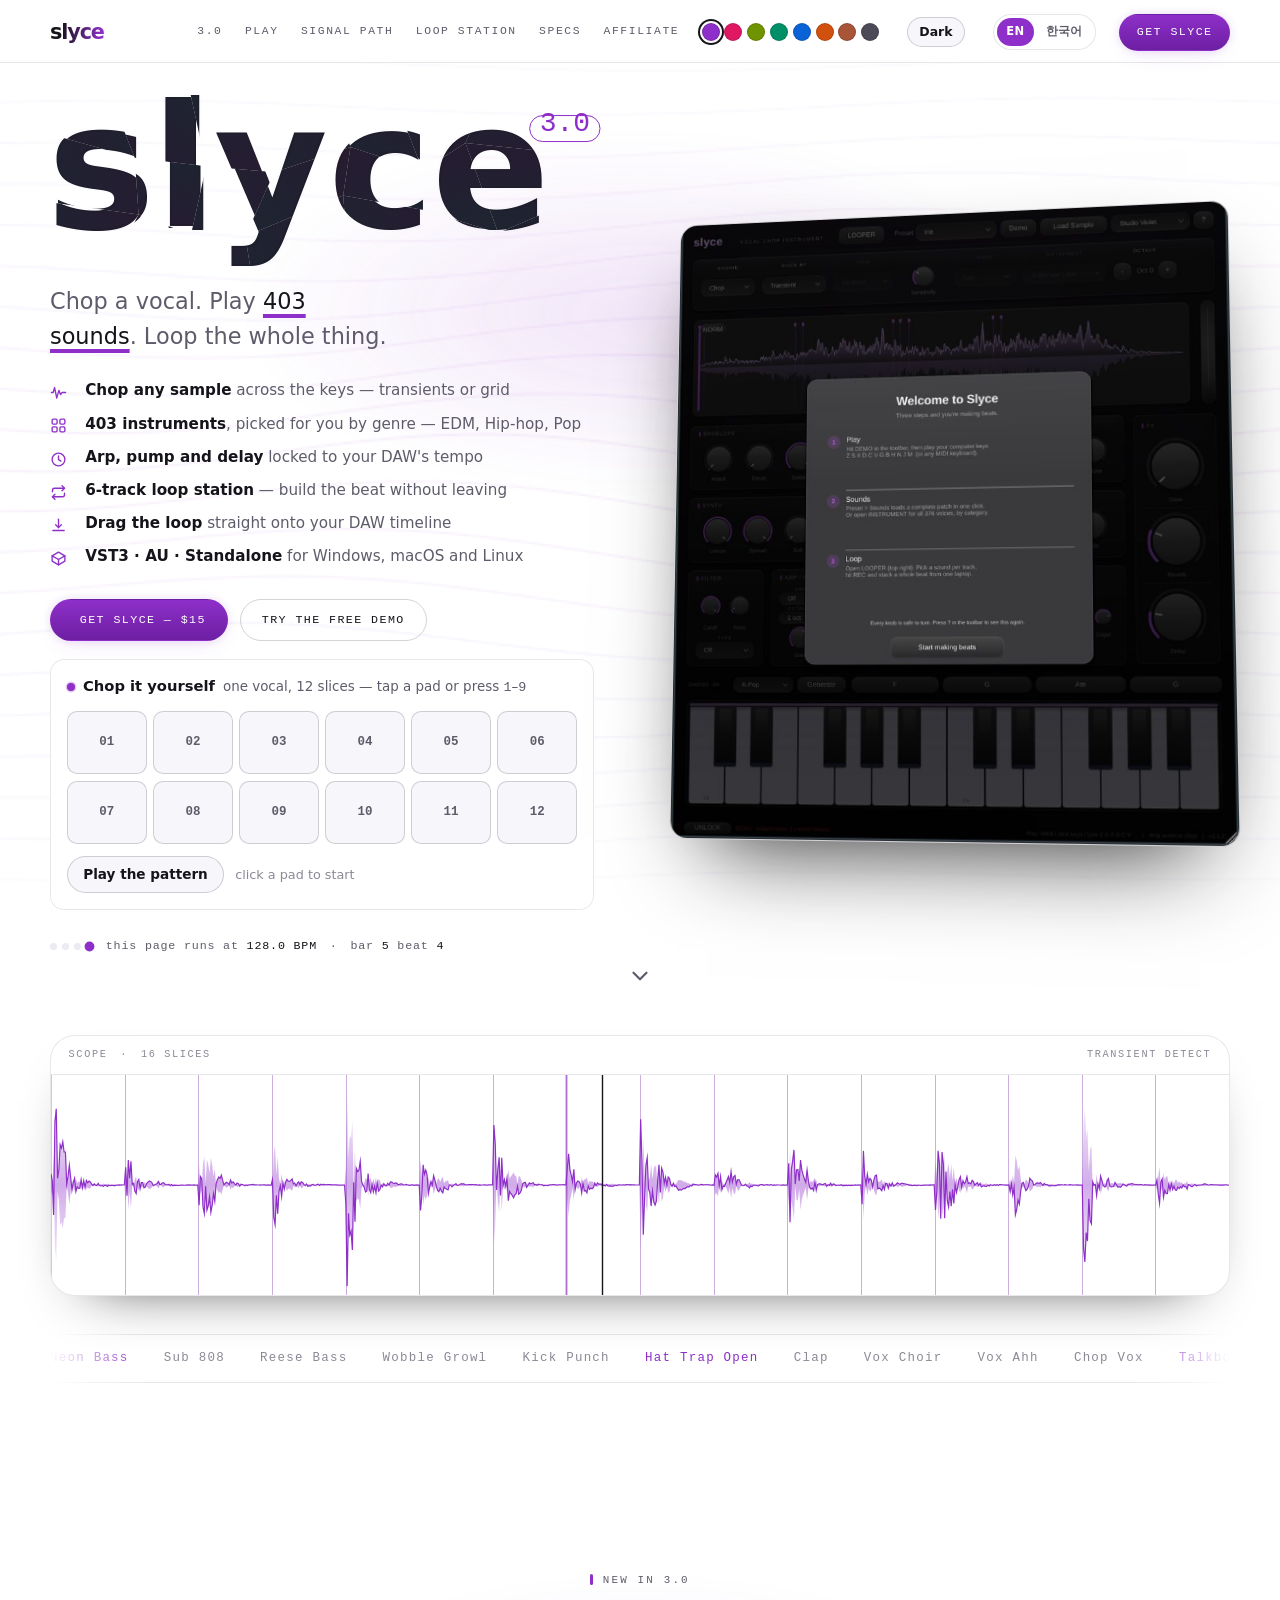
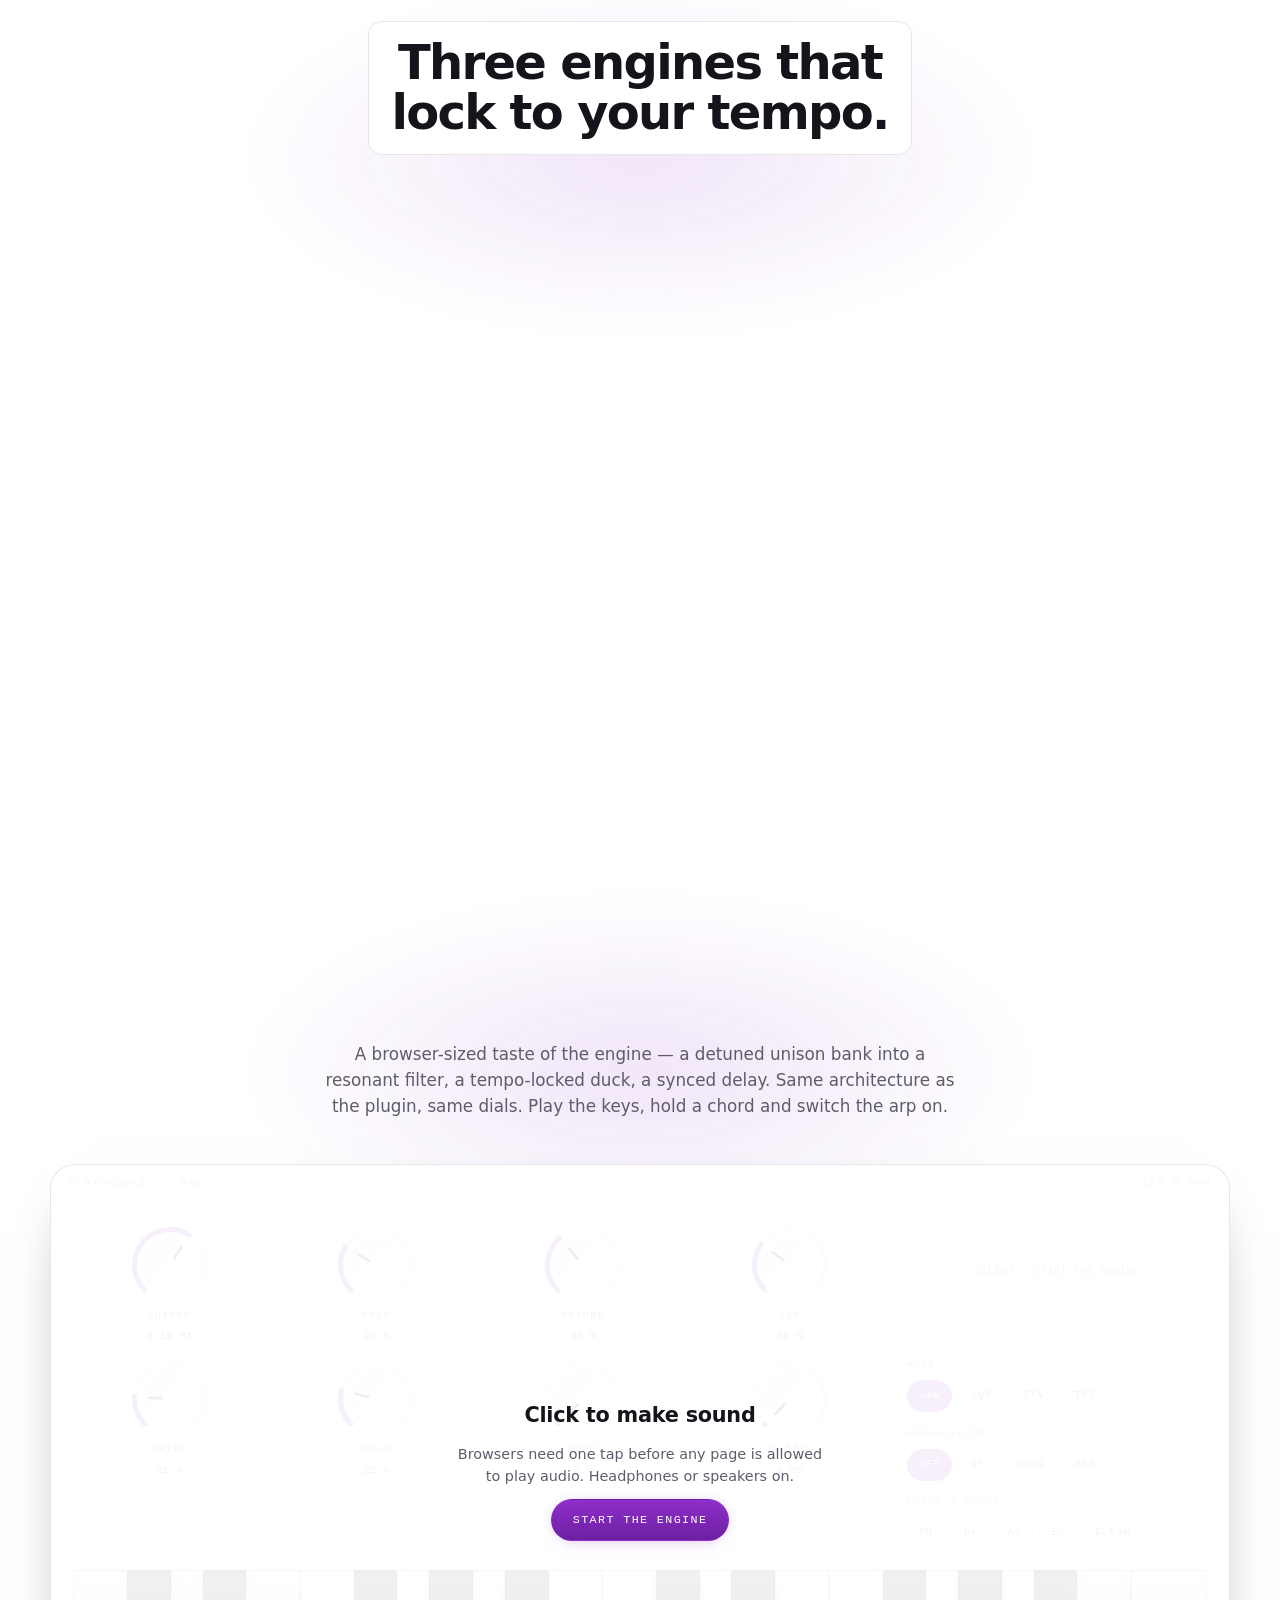
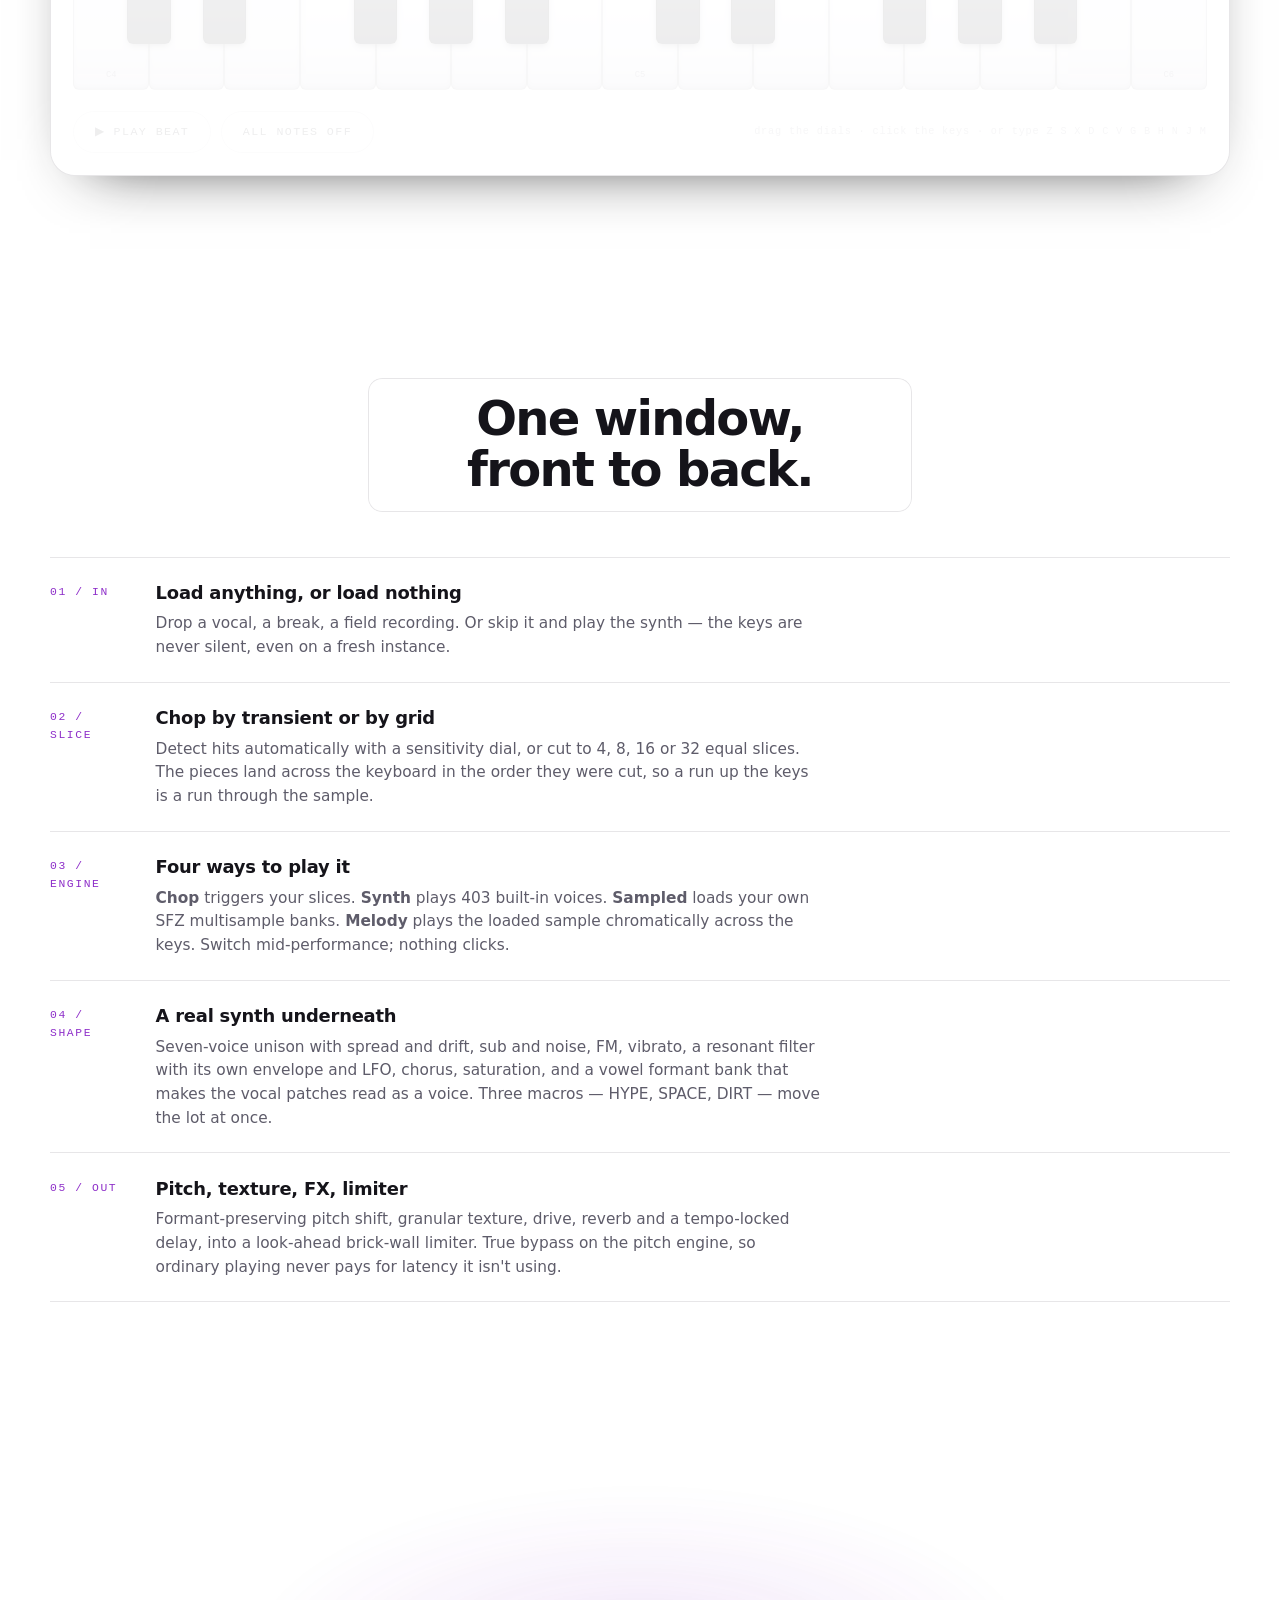
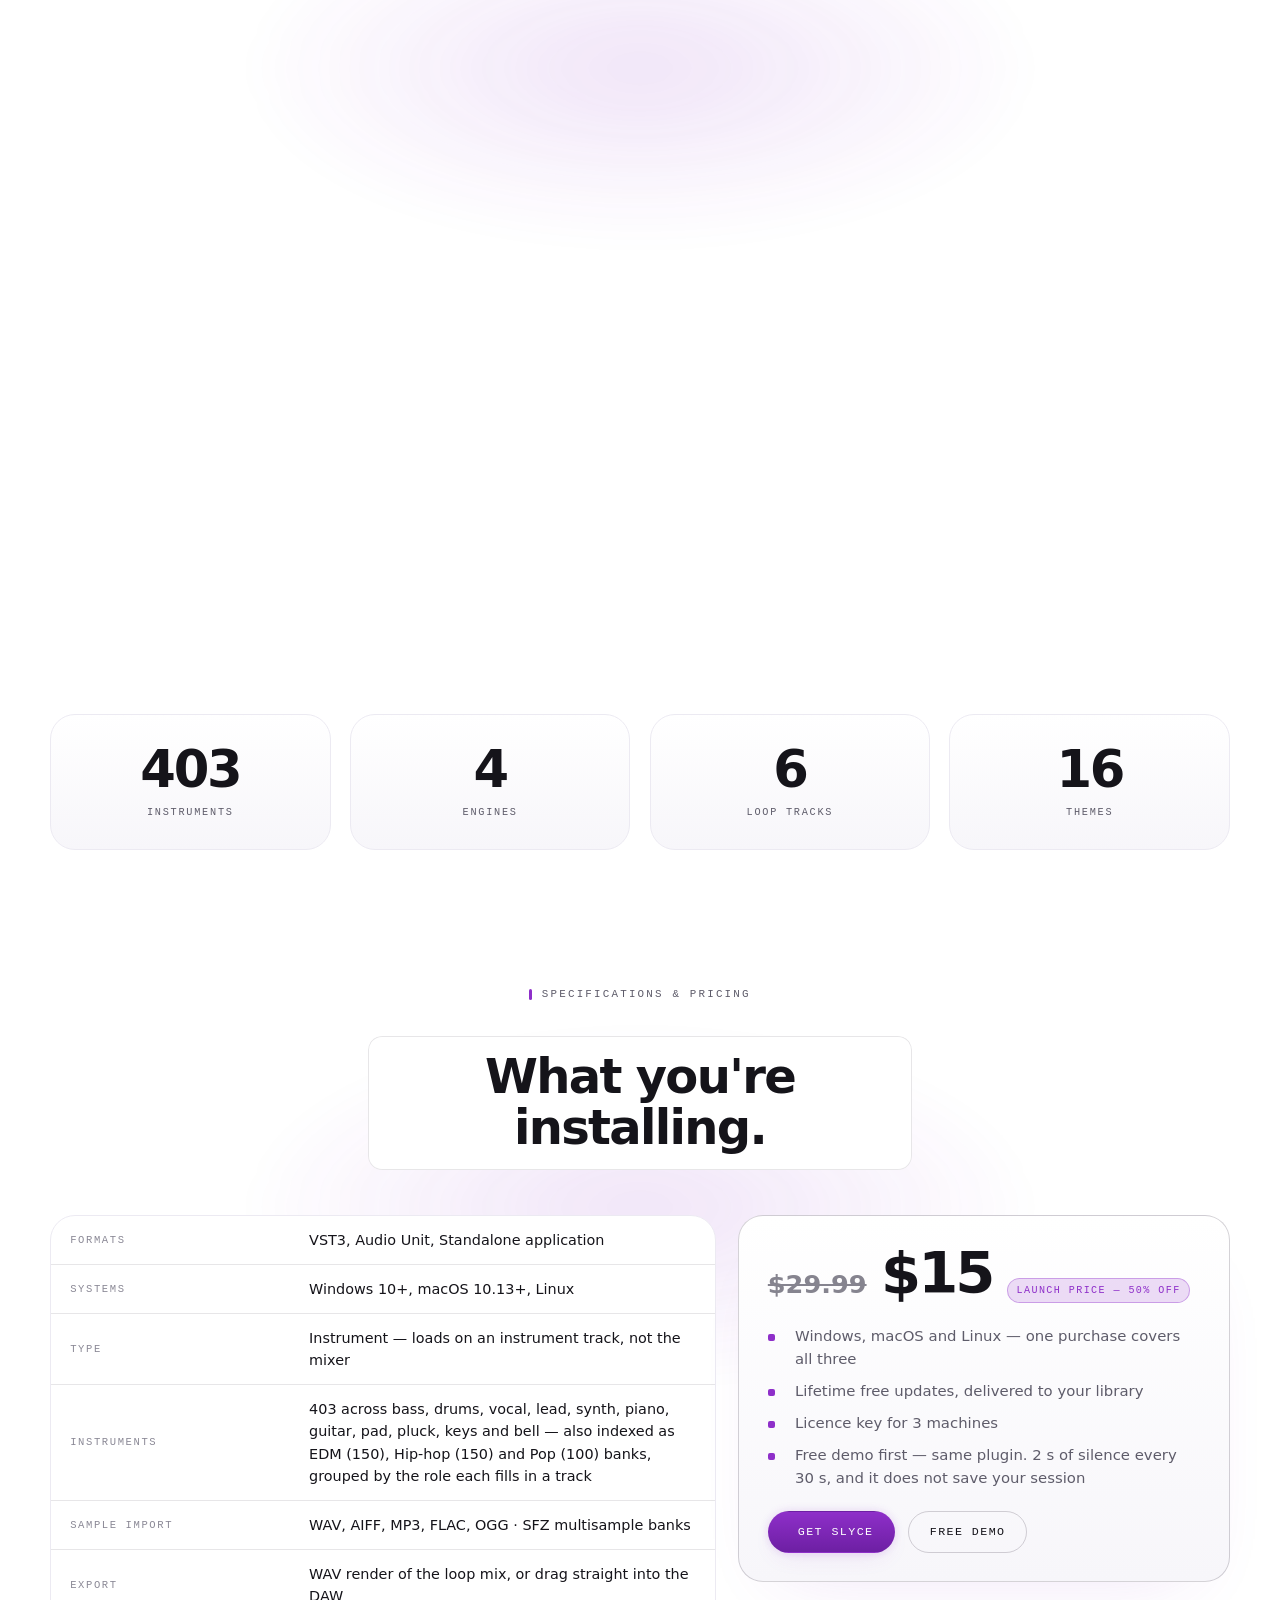
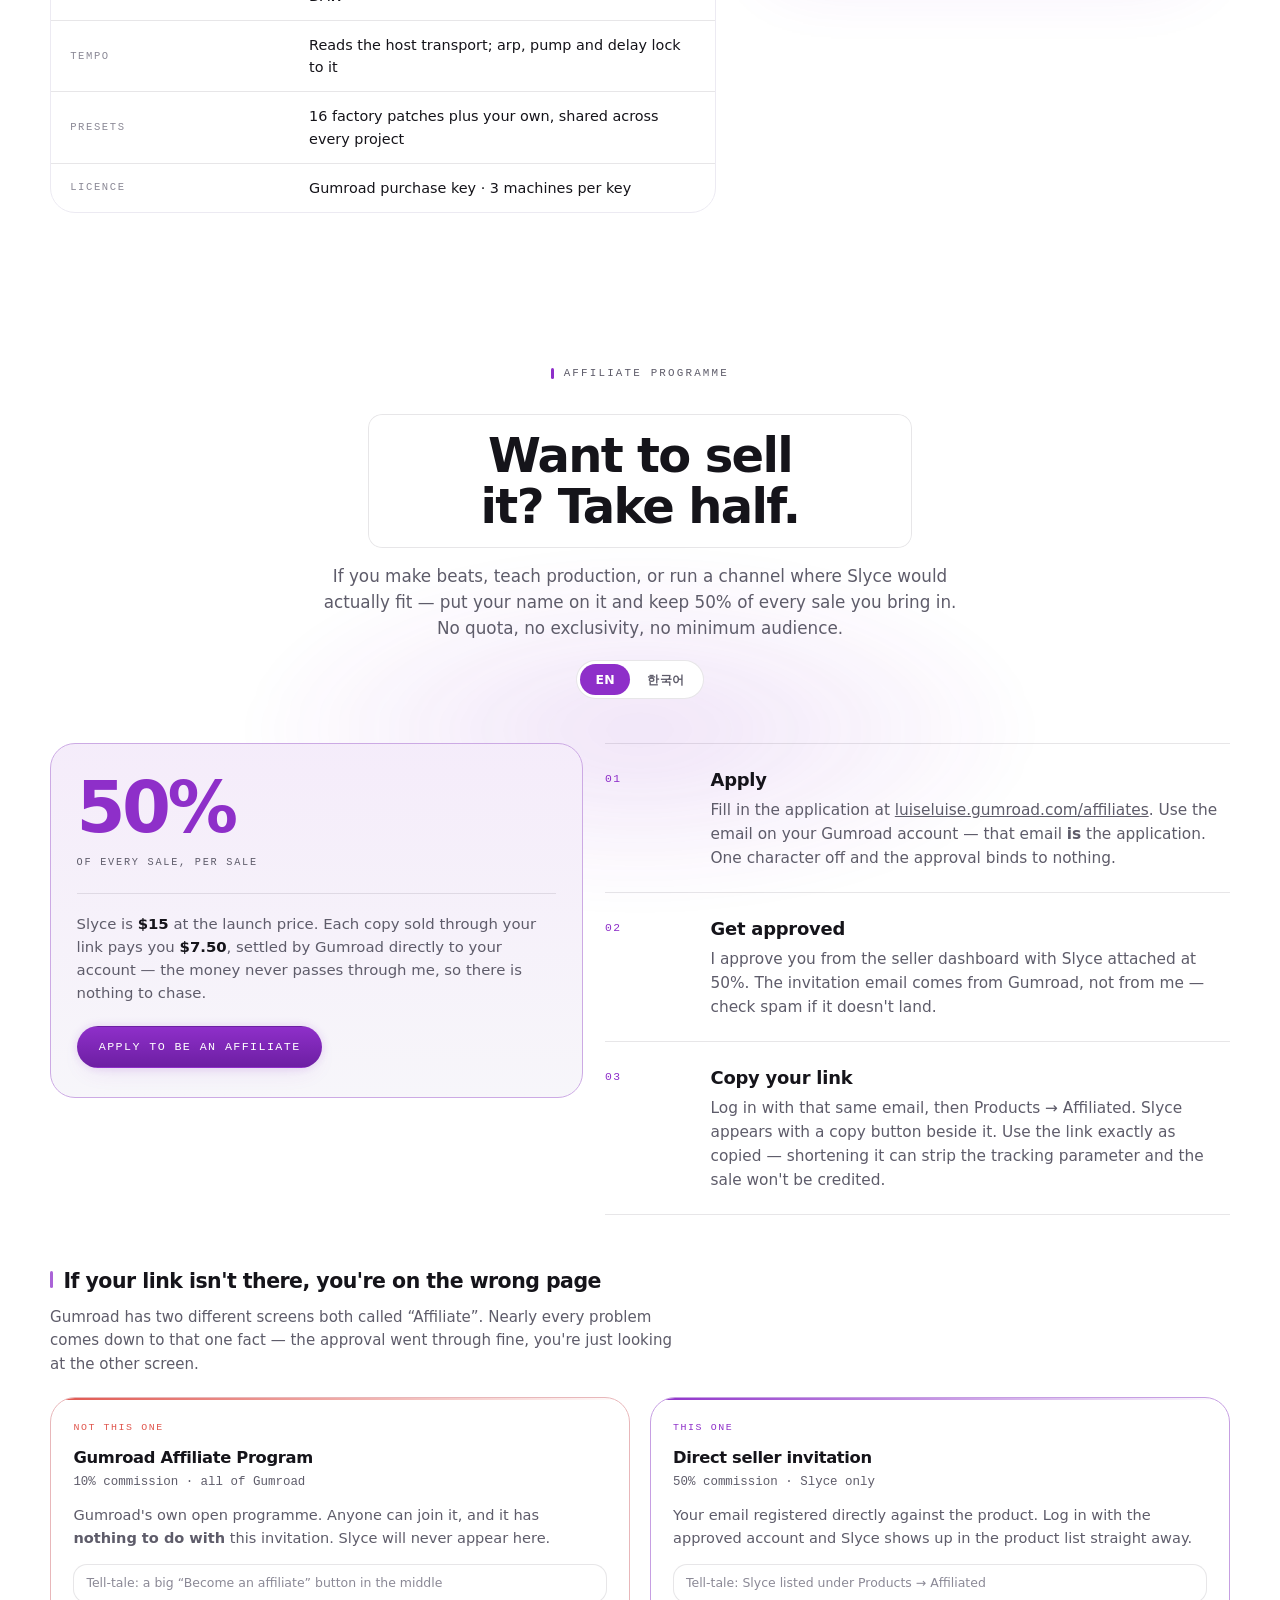
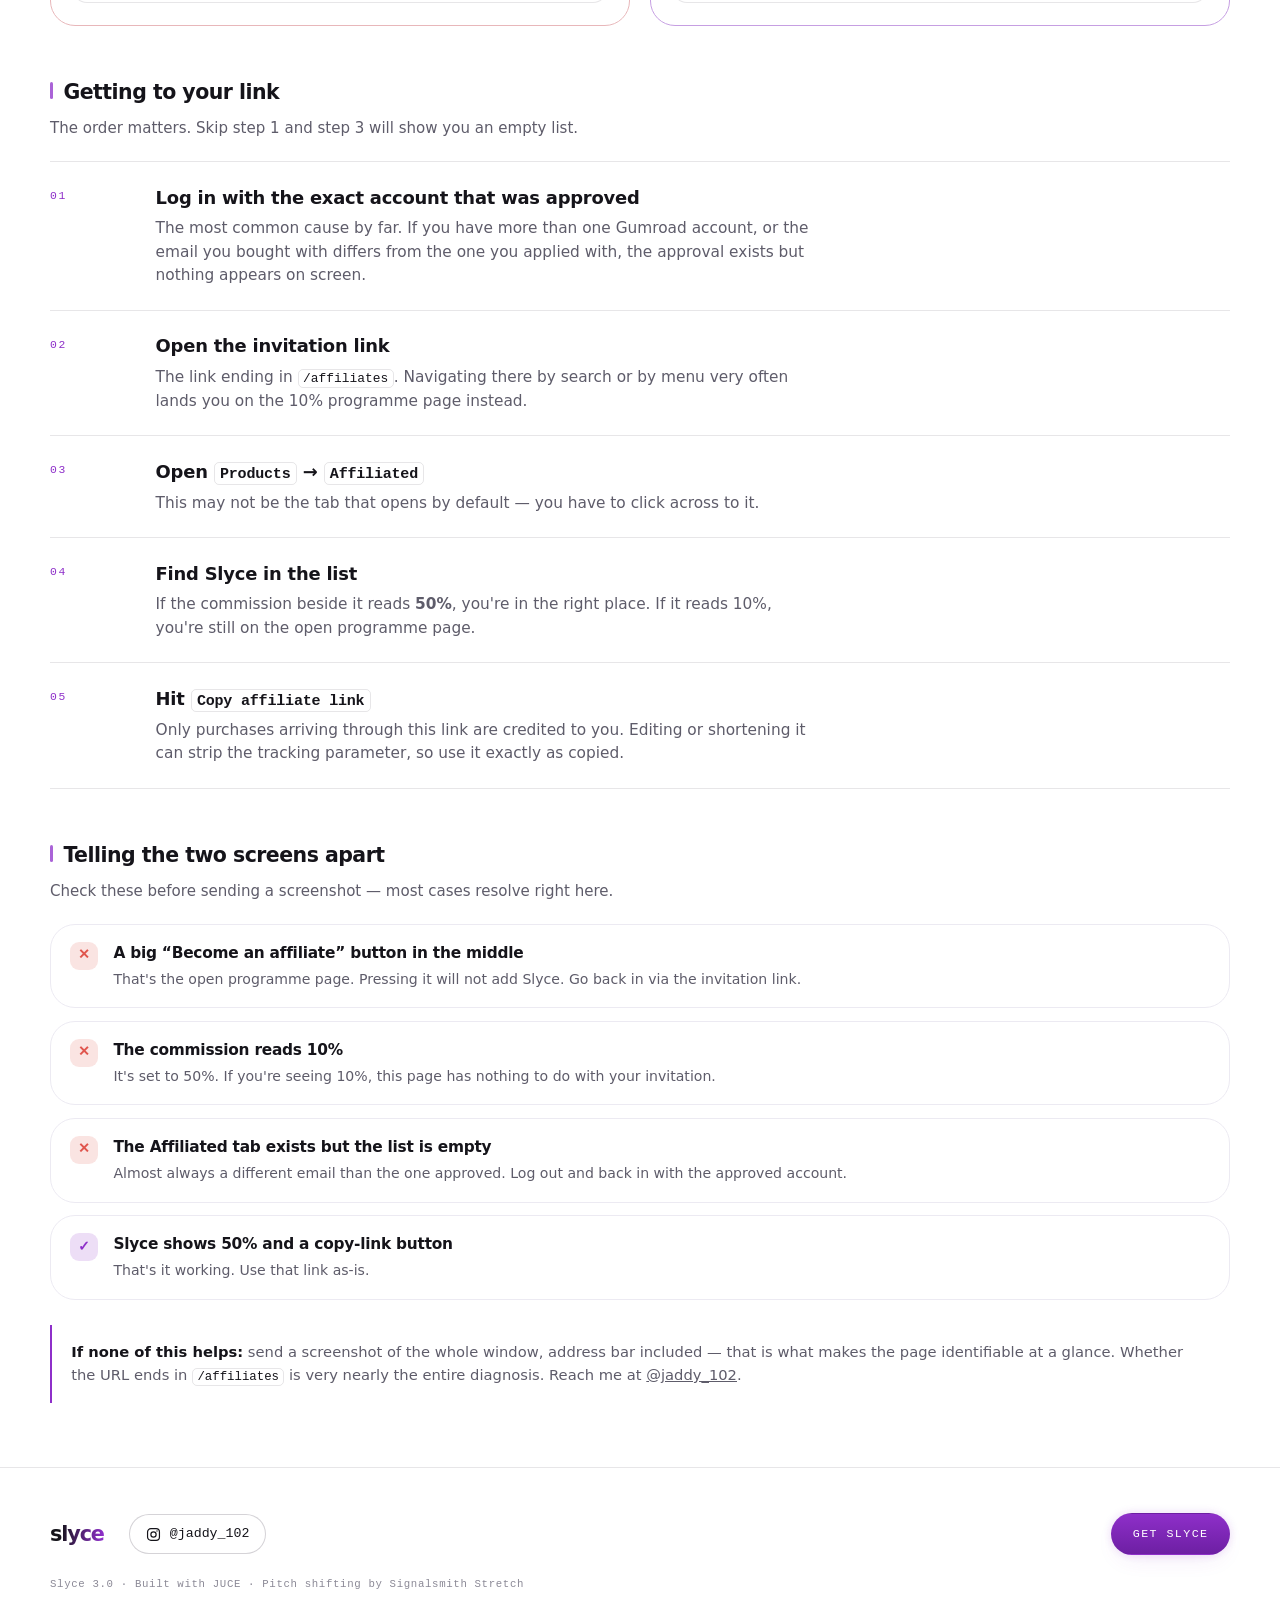
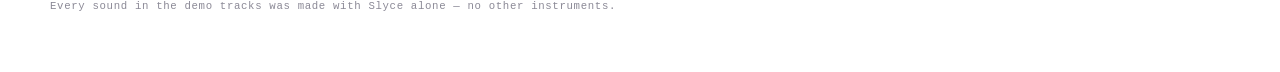
==== web/index.html @ a8a2162b "security: move license authority to Vercel" ====
<!doctype html>
<html lang="en">
<head>
<meta charset="utf-8">
<meta name="viewport" content="width=device-width, initial-scale=1, viewport-fit=cover">
<title>Slyce 3.0 — vocal chop instrument</title>
<meta name="description" content="Slyce 3.0 - a vocal chop instrument, a 403-voice synthesiser and a 6-track loop station in one plugin. VST3, AU and Standalone for Windows, macOS and Linux.">
<meta name="theme-color" content="#0d0d10" media="(prefers-color-scheme: dark)">
<meta name="theme-color" content="#f6f3ef" media="(prefers-color-scheme: light)">

<meta property="og:type" content="website">
<meta property="og:title" content="Slyce 3.0 — vocal chop instrument">
<meta property="og:description" content="Slyce 3.0 - a vocal chop instrument, a 403-voice synthesiser and a 6-track loop station in one plugin. VST3, AU and Standalone for Windows, macOS and Linux.">
<meta name="twitter:card" content="summary_large_image">
<meta name="twitter:title" content="Slyce 3.0 — vocal chop instrument">
<meta name="twitter:description" content="Slyce 3.0 - a vocal chop instrument, a 403-voice synthesiser and a 6-track loop station in one plugin. VST3, AU and Standalone for Windows, macOS and Linux.">

<link rel="icon" href="data:image/svg+xml,%3Csvg xmlns='http://www.w3.org/2000/svg' viewBox='0 0 32 32'%3E%3Crect width='32' height='32' rx='7' fill='%230d0d10'/%3E%3Cg fill='%23bf5af2'%3E%3Crect x='7' y='17' width='3.4' height='9' rx='1.4'/%3E%3Crect x='14.3' y='11' width='3.4' height='15' rx='1.4'/%3E%3Crect x='21.6' y='6' width='3.4' height='20' rx='1.4'/%3E%3C/g%3E%3C/svg%3E">

<style>
/* Minimal reset. The artifact host supplied one; a plain static host does
   not, and without it the page inherits the browser's default body margin
   and heading sizes, which the layout below assumes are gone. */
*, *::before, *::after { box-sizing: border-box; }
html { -webkit-text-size-adjust: 100%; }
body { margin: 0; }
img, svg, video, canvas { display: block; max-width: 100%; }
button, input, select, textarea { font: inherit; color: inherit; }
h1, h2, h3, h4, h5, h6, p, figure, blockquote { margin: 0; }
ul, ol { margin: 0; padding: 0; }
a { color: inherit; }
</style>
</head>
<body>
<style>
/* ============================================================
   SLYCE 3.0

   Every animation on this page is a reading of one 128 BPM clock,
   because that is the claim the release actually makes.

   The signature: the wordmark is CHOPPED. Sixteen vertical slices,
   knocked out of alignment on the beat with the channels split,
   fanning apart as you scroll. The product is named for the thing
   it does to audio; the type gets the same treatment.
   ============================================================ */

@property --p { syntax: "<number>"; inherits: false; initial-value: 0; }

:root {
  --base:      #0a090e;
  --card:      #16151d;
  --card-2:    #1d1c26;
  --highlight: #2b2937;
  --line:      rgba(255,255,255,.08);
  --line-2:    rgba(255,255,255,.15);
  --text:      #f4f3f8;
  --muted:     #9d9aa9;
  --dim:       #6c6979;
  --accent:    #bf5af2;
  --accent-2:  #8e3fd0;
  --signal:    #ff9f0a;
  --cyan:      #5ac8fa;
  --glow:      rgba(191,90,242,.26);

  --r-card: 25px; --r-md: 14px; --r-pill: 9999px;
  --pulse: 0;                     /* JS writes the beat envelope here */

  --display: -apple-system, BlinkMacSystemFont, "Segoe UI Variable Display",
             "Segoe UI", system-ui, "Helvetica Neue", Arial,
             "Apple SD Gothic Neo", "Malgun Gothic", "Noto Sans KR",
             "Pretendard", sans-serif;
  --mono: ui-monospace, "SF Mono", SFMono-Regular, "JetBrains Mono",
          Menlo, Consolas, monospace;
}

/* LIGHT IS THE DEFAULT, not a preference the OS happens to hold. This is a
   product page and it opens white; the dark scheme is still there for anyone
   who picks it. The base is near-white rather than the old grey-lilac. */
:root {
  --base: #ffffff; --card: #ffffff; --card-2: #f7f6fa; --highlight: #eceaf2;
  --line: rgba(22,16,36,.09); --line-2: rgba(22,16,36,.16);
  --text: #15141a; --muted: #5e5c6a; --dim: #8b8996;
  --glow: color-mix(in srgb, var(--accent) 16%, transparent);
}

@media (prefers-color-scheme: light) {
  :root {
    --base: #ffffff; --card: #ffffff; --card-2: #f7f6fa; --highlight: #eceaf2;
    --line: rgba(22,16,36,.10); --line-2: rgba(22,16,36,.18);
    --text: #15141a; --muted: #5e5c6a; --dim: #8b8996;
    --accent: #8e2fc9; --accent-2: #6d1fa3; --signal: #b96500; --cyan: #0a84c8;
    --glow: rgba(142,47,201,.16);
  }
}
:root[data-theme="dark"] {
  --base: #0a090e; --card: #16151d; --card-2: #1d1c26; --highlight: #2b2937;
  --line: rgba(255,255,255,.08); --line-2: rgba(255,255,255,.15);
  --text: #f4f3f8; --muted: #9d9aa9; --dim: #6c6979;
  --accent: #bf5af2; --accent-2: #8e3fd0; --signal: #ff9f0a; --cyan: #5ac8fa;
  --glow: rgba(191,90,242,.26);
}
:root[data-theme="light"] {
  --base: #ffffff; --card: #ffffff; --card-2: #f7f6fa; --highlight: #eceaf2;
  --line: rgba(22,16,36,.10); --line-2: rgba(22,16,36,.18);
  --text: #15141a; --muted: #5e5c6a; --dim: #8b8996;
  --accent: #8e2fc9; --accent-2: #6d1fa3; --signal: #b96500; --cyan: #0a84c8;
  --glow: rgba(142,47,201,.16);
}

:root[data-accent="violet"] { --accent:#8e2fc9; --accent-2:#6d1fa3; }
:root[data-accent="signal"] { --accent:#e01862; --accent-2:#a8114a; }
:root[data-accent="acid"]   { --accent:#6f9400; --accent-2:#536e00; }
:root[data-accent="mint"]   { --accent:#008f66; --accent-2:#00694b; }
:root[data-accent="cobalt"] { --accent:#0a63d6; --accent-2:#0749a1; }
:root[data-accent="ember"]  { --accent:#d2500d; --accent-2:#9e3c0a; }
:root[data-accent="clay"]   { --accent:#a85436; --accent-2:#7d3f28; }
:root[data-accent="graphite"]{--accent:#4c4a57; --accent-2:#33323b; }
/* Dark ground wants the brighter end of each hue; the light values above go
   muddy on it. */
:root[data-theme="dark"][data-accent="violet"] { --accent:#bf5af2; --accent-2:#8e3fd0; }
:root[data-theme="dark"][data-accent="signal"] { --accent:#ff3d7f; --accent-2:#c72a60; }
:root[data-theme="dark"][data-accent="acid"]   { --accent:#c2f24a; --accent-2:#93b833; }
:root[data-theme="dark"][data-accent="mint"]   { --accent:#2fd6a3; --accent-2:#1fa37b; }
:root[data-theme="dark"][data-accent="cobalt"] { --accent:#3d8bff; --accent-2:#2a66c2; }
:root[data-theme="dark"][data-accent="ember"]  { --accent:#ff7a3d; --accent-2:#c25a2a; }
:root[data-theme="dark"][data-accent="clay"]   { --accent:#d98a6a; --accent-2:#a6664d; }
:root[data-theme="dark"][data-accent="graphite"]{--accent:#b9b6c4; --accent-2:#8a8794; }

* { box-sizing: border-box; }

body {
  margin: 0; background: var(--base); color: var(--text);
  font-family: var(--display); font-size: 16px; line-height: 1.55;
  -webkit-font-smoothing: antialiased; overflow-x: hidden;
  scroll-snap-type: y proximity;
}
/* `clip`, not `hidden`: hidden turns the root into a scroll container, which
   silently disables position: sticky everywhere on the page. */
html { overflow-x: clip; }

.wrap { width: min(1180px, 100% - 2.5rem); margin-inline: auto; }

.screen {
  min-height: 100svh; display: flex; flex-direction: column; justify-content: center;
  padding: 5.5rem 0 4rem; position: relative; scroll-snap-align: start;
}

/* the ambient field lives behind everything */
#field { position: fixed; inset: 0; z-index: -2; pointer-events: none; opacity: .55; }
.blob {
  position: absolute; z-index: -1; pointer-events: none;
  width: min(1100px, 110%); height: 460px; left: 50%; translate: -50% 0; top: 8%;
  background: radial-gradient(closest-side, var(--glow), transparent 72%);
  filter: blur(30px);
  /* the whole page breathes on the beat */
  scale: calc(1 + var(--pulse) * .06);
  opacity: calc(.75 + var(--pulse) * .25);
}

h1, h2, h3 { margin: 0; text-wrap: balance; }
h2 { font-size: clamp(1.9rem, 4.4vw, 3rem); font-weight: 800; letter-spacing: -.035em; line-height: 1.06; }
h3 { font-size: 1.12rem; font-weight: 650; letter-spacing: -.012em; }
p { margin: 0; }
a { color: inherit; }
:focus-visible { outline: 2px solid var(--accent); outline-offset: 3px; border-radius: 8px; }

.mono-label {
  font-family: var(--mono); font-size: .68rem; letter-spacing: .2em;
  text-transform: uppercase; color: var(--muted);
  display: inline-flex; align-items: center; gap: .6rem;
}
.mono-label::before { content: ""; width: 3px; height: 11px; border-radius: 2px; background: var(--accent); }
.lede { color: var(--muted); font-size: 1.05rem; max-width: 60ch; }

#prog {
  position: fixed; top: 0; left: 0; height: 2px; width: 0;
  background: linear-gradient(90deg, var(--accent-2), var(--accent));
  z-index: 90; box-shadow: 0 0 12px var(--glow);
}

nav {
  position: fixed; inset: 2px 0 auto; z-index: 80;
  backdrop-filter: saturate(1.7) blur(18px);
  background: color-mix(in srgb, var(--base) 70%, transparent);
  border-bottom: 1px solid var(--line);
}
.nav-in { display: flex; align-items: center; gap: 1.4rem; height: 60px; }
.mark {
  font-weight: 800; font-size: 1.3rem; letter-spacing: -.055em;
  background: linear-gradient(96deg, var(--text) 20%, var(--accent) 95%);
  -webkit-background-clip: text; background-clip: text; color: transparent;
}
.nav-links { display: flex; gap: 1.4rem; margin-left: auto; }
.nav-links a {
  font-family: var(--mono); font-size: .71rem; letter-spacing: .14em;
  text-transform: uppercase; color: var(--muted); text-decoration: none; transition: color .2s;
}
.nav-links a:hover { color: var(--text); }
@media (max-width: 860px) { .nav-links { display: none; } }
/* The floating comment bubbles are absolutely positioned and nowrap, sized for
   the space beside a desktop hero. On a phone there is no such space: they ran
   off the right edge, dragged the page sideways and printed over the copy. */
@media (max-width: 720px) {
  .dm { display: none !important; }
  .blob { width: 100%; filter: blur(22px); }
}

.btn {
  font-family: var(--mono); font-size: .73rem; letter-spacing: .12em;
  text-transform: uppercase; text-decoration: none;
  padding: .68rem 1.3rem; border-radius: var(--r-pill);
  border: 1px solid var(--line-2); color: var(--text); background: transparent;
  display: inline-flex; align-items: center; gap: .5rem; white-space: nowrap;
  transition: background .2s, box-shadow .25s, border-color .2s;
  will-change: transform;
}
.btn:hover { background: var(--highlight); }
.btn-primary {
  background: linear-gradient(180deg, var(--accent) 0%, var(--accent-2) 100%);
  border-color: transparent; color: #fff;
  box-shadow: 0 8px 26px -10px var(--glow), 0 0 calc(var(--pulse) * 26px) var(--glow);
}
.btn-primary:hover { background: linear-gradient(180deg, var(--accent) 0%, var(--accent-2) 100%); }
nav .btn { padding: .52rem 1.05rem; }

/* ---- hero ------------------------------------------------------- */
#hero { padding-top: 5.5rem; overflow: hidden; }
.hero-grid { display: grid; grid-template-columns: 1fr 1fr; gap: 3rem; align-items: center; }
@media (max-width: 1040px) { .hero-grid { grid-template-columns: 1fr; gap: 2.2rem; } }

#danmaku { position: absolute; inset: 0; overflow: hidden; pointer-events: none; z-index: 0; }
.dm { position: absolute; white-space: nowrap; font-family: var(--mono); font-size: .84rem; opacity: 0; will-change: transform; }
.hero-grid, .scroll-hint { position: relative; z-index: 2; }

/* the chopped wordmark */
#wordmark { width: 100%; height: clamp(90px, 17vw, 190px); display: block; }
/* The shards leave the wordmark's own box almost immediately, and that box is
   190px tall - so the fall has to be painted on a canvas the size of the
   window or the pieces simply stop at an invisible ceiling. Fixed, so it
   stays put while the page scrolls underneath. */
#shardfall {
  position: fixed; inset: 0; width: 100%; height: 100%;
  pointer-events: none; z-index: 4; display: block;
}
@media (prefers-reduced-motion: reduce) { #shardfall { display: none; } }
.hero-sub {
  font-size: clamp(1.08rem, 2.2vw, 1.4rem); font-weight: 500;
  color: var(--muted); margin-top: .4rem; max-width: 24ch;
}
.hero-sub u {
  text-decoration: underline; text-decoration-color: var(--accent);
  text-decoration-thickness: 4px; text-underline-offset: 5px; color: var(--text);
}
.feat-list { list-style: none; padding: 0; margin: 1.6rem 0 0; display: grid; gap: .6rem; }
.feat-list li { display: grid; grid-template-columns: 1.5rem 1fr; gap: .7rem; align-items: start; color: var(--muted); font-size: .95rem; }
.feat-list svg { width: 17px; height: 17px; margin-top: .3rem; color: var(--accent); }
.feat-list b { color: var(--text); font-weight: 600; }
.hero-cta { display: flex; flex-wrap: wrap; gap: .8rem; margin-top: 1.9rem; }

.showcase { perspective: 1600px; }
.device {
  border-radius: 18px; overflow: hidden; border: 1px solid var(--line-2); background: var(--card);
  box-shadow: 0 40px 90px -40px rgba(0,0,0,.9), 0 0 0 1px rgba(255,255,255,.03) inset;
  transform-style: preserve-3d; will-change: transform;
}
.device img { display: block; width: 100%; height: auto; }

.scroll-hint {
  position: absolute; bottom: 1.4rem; left: 50%; translate: -50% 0;
  color: var(--muted); animation: bounce 1.9s infinite;
  background: none; border: 0; cursor: pointer; padding: .5rem; z-index: 3;
}
.scroll-hint svg { width: 26px; height: 26px; }
@keyframes bounce { 0%,100% { transform: translateY(0); } 50% { transform: translateY(9px); } }

.clock {
  margin-top: 1.7rem; display: flex; flex-wrap: wrap; align-items: center; gap: .8rem;
  font-family: var(--mono); font-size: .73rem; letter-spacing: .07em; color: var(--muted);
}
.clock b { color: var(--text); font-weight: 500; font-variant-numeric: tabular-nums; }
.beat-dots { display: flex; gap: 5px; }
.beat-dots i { width: 7px; height: 7px; border-radius: 50%; background: var(--highlight); display: block; transition: background .07s, transform .07s; }
.beat-dots i.on { background: var(--accent); transform: scale(1.4); }

/* ---- instrument ticker ------------------------------------------ */
.ticker {
  overflow: hidden; border-block: 1px solid var(--line);
  padding: .85rem 0; margin-top: 2.4rem;
  mask-image: linear-gradient(90deg, transparent, #000 8%, #000 92%, transparent);
}
.ticker-row { display: flex; gap: 2.2rem; width: max-content; animation: slide 60s linear infinite; }
.ticker span { font-family: var(--mono); font-size: .78rem; letter-spacing: .1em; color: var(--dim); white-space: nowrap; }
.ticker span.hot { color: var(--accent); }
@keyframes slide { to { transform: translateX(-50%); } }

/* ---- panels ----------------------------------------------------- */
.panel {
  background: var(--card); border: 1px solid var(--line);
  border-radius: var(--r-card); overflow: hidden;
  box-shadow: 0 24px 60px -40px rgba(0,0,0,.9);
}
.panel-bar {
  display: flex; align-items: center; gap: .8rem; padding: .68rem 1.1rem;
  border-bottom: 1px solid var(--line);
  font-family: var(--mono); font-size: .64rem; letter-spacing: .16em;
  text-transform: uppercase; color: var(--dim);
}
.panel-bar .sp { margin-left: auto; }
canvas { display: block; width: 100%; }
#scope { height: 220px; }
@media (max-width: 640px) { #scope { height: 150px; } }

.sec-head { display: grid; gap: .9rem; justify-items: center; text-align: center; margin-bottom: 2.8rem; }
.sec-head .lede { text-align: center; }

.cards { display: grid; grid-template-columns: repeat(3, 1fr); gap: 1.2rem; }
@media (max-width: 960px) { .cards { grid-template-columns: 1fr; } }

.fcard {
  position: relative; padding: 1.5rem; border-radius: var(--r-card);
  border: 1px solid var(--highlight);
  background: linear-gradient(180deg, var(--card) 0%, var(--card-2) 100%);
  display: grid; gap: .9rem; align-content: start;
  transition: border-color .35s, box-shadow .35s;
  transform-style: preserve-3d; will-change: transform;
}
.fcard:hover { border-color: color-mix(in srgb, var(--accent) 55%, transparent); box-shadow: 0 26px 60px -34px var(--glow); }
.fcard h3 { transition: color .3s; }
.fcard:hover h3 { color: var(--accent); }
.fcard p { color: var(--muted); font-size: .94rem; }
.fcard canvas { border-radius: var(--r-md); background: var(--base); }
.icon {
  width: 46px; height: 46px; border-radius: var(--r-pill); display: grid; place-items: center;
  color: var(--accent); background: var(--base); transition: background .3s;
}
.fcard:hover .icon { background: color-mix(in srgb, var(--accent) 14%, transparent); }
.icon svg { width: 21px; height: 21px; }

/* ---- the draggable filter knob ---------------------------------- */
.knob-row { display: grid; grid-template-columns: 150px 1fr; gap: 1.6rem; align-items: center; }
@media (max-width: 720px) { .knob-row { grid-template-columns: 1fr; justify-items: center; } }
#knob { width: 130px; height: 130px; cursor: grab; touch-action: none; }
#knob:active { cursor: grabbing; }
.knob-read {
  font-family: var(--mono); font-size: .7rem; letter-spacing: .12em; text-transform: uppercase;
  color: var(--muted); text-align: center; margin-top: .4rem;
}
.knob-read b { color: var(--accent); font-variant-numeric: tabular-nums; }
#spectrum { height: 150px; border-radius: var(--r-md); background: var(--base); border: 1px solid var(--line); }

/* ---- signal chain ----------------------------------------------- */
.link {
  display: grid; grid-template-columns: 5rem 1fr; gap: 1.6rem;
  padding: 1.35rem 0; border-top: 1px solid var(--line); align-items: start;
}
.link:last-child { border-bottom: 1px solid var(--line); }
.link .n { font-family: var(--mono); font-size: .71rem; letter-spacing: .14em; color: var(--accent); padding-top: .3rem; }
.link p { color: var(--muted); font-size: .96rem; max-width: 68ch; margin-top: .35rem; }
@media (max-width: 640px) { .link { grid-template-columns: 1fr; gap: .3rem; } }

.stats { display: grid; grid-template-columns: repeat(4, 1fr); gap: 1.2rem; }
.stat {
  border: 1px solid var(--highlight); border-radius: var(--r-card);
  background: linear-gradient(180deg, var(--card) 0%, var(--card-2) 100%);
  padding: 1.8rem 1.4rem; text-align: center; transition: border-color .35s, transform .3s;
}
.stat:hover { border-color: color-mix(in srgb, var(--accent) 50%, transparent); transform: translateY(-4px); }
.stat b { display: block; font-size: clamp(2.1rem, 4.6vw, 3.2rem); font-weight: 800; letter-spacing: -.045em; line-height: 1; font-variant-numeric: tabular-nums; }
.stat span { font-family: var(--mono); font-size: .64rem; letter-spacing: .17em; text-transform: uppercase; color: var(--muted); display: block; margin-top: .6rem; }
@media (max-width: 780px) { .stats { grid-template-columns: repeat(2, 1fr); } }

/* ---- affiliate --------------------------------------------------- */
/* Korean must not break mid-word; without keep-all the browser wraps between
   any two syllables and the copy reads as broken. Latin keeps normal rules. */
#aff[data-lang="ko"] { word-break: keep-all; }
#aff[data-lang="ko"] h2, #aff[data-lang="ko"] h3,
#aff[data-lang="ko"] h4, #aff[data-lang="ko"] .tell b { letter-spacing: -.015em; }
#aff[data-lang="ko"] p, #aff[data-lang="ko"] .lede { line-height: 1.75; }

.langsw {
  display: inline-flex; gap: 2px; padding: 3px; margin-top: .3rem;
  border: 1px solid var(--line); border-radius: 999px; background: var(--base);
}
.langsw button {
  font: inherit; font-size: .78rem; font-weight: 600; letter-spacing: .03em;
  padding: .35rem .95rem; border-radius: 999px; border: 0; cursor: pointer;
  background: transparent; color: var(--muted); transition: .18s;
}
.langsw button:hover { color: var(--text); }
.langsw button[aria-pressed="true"] { background: var(--accent); color: #fff; }
.langsw button:focus-visible { outline: 2px solid var(--accent); outline-offset: 2px; }
.langsw-nav { margin-top: 0; margin-left: .35rem; }
.langsw-nav button { padding: .3rem .6rem; font-size: .72rem; }
@media (max-width: 860px) { .langsw-nav { display: none; } }

/* Korean sets differently: it breaks between words rather than inside them,
   and the same sentence runs longer, so headings need tighter tracking and
   body copy needs more leading. Scoped to the whole document now, not just
   the affiliate block. */
html[data-lang="ko"] { word-break: keep-all; }
html[data-lang="ko"] h1, html[data-lang="ko"] h2,
html[data-lang="ko"] h3, html[data-lang="ko"] h4 { letter-spacing: -.02em; }
html[data-lang="ko"] p, html[data-lang="ko"] .lede,
html[data-lang="ko"] li { line-height: 1.78; }

.aff-h {
  margin: 3.2rem 0 .5rem; font-size: 1.28rem; letter-spacing: -.025em;
  display: flex; align-items: baseline; gap: .65rem;
}
.aff-h::before {
  content: ""; width: 3px; height: .85em; border-radius: 2px;
  background: var(--accent); opacity: .75; flex: none;
}
.aff-sub { color: var(--muted); font-size: .94rem; margin-bottom: 1.3rem; max-width: 66ch; }

.doors { display: grid; grid-template-columns: 1fr 1fr; gap: 1.2rem; }
@media (max-width: 760px) { .doors { grid-template-columns: 1fr; } }
.door {
  position: relative; overflow: hidden; padding: 1.4rem;
  border-radius: var(--r-card); border: 1px solid var(--highlight); background: var(--card);
}
.door.bad  { border-color: color-mix(in srgb, #e0554d 34%, var(--highlight)); }
.door.good { border-color: color-mix(in srgb, var(--accent) 40%, var(--highlight)); }
.door::before { content: ""; position: absolute; inset: 0 0 auto; height: 2px; }
.door.bad::before  { background: linear-gradient(90deg, #e0554d, transparent); }
.door.good::before { background: linear-gradient(90deg, var(--accent), transparent); }
.dtag {
  font-family: var(--mono); font-size: .62rem; letter-spacing: .16em;
  text-transform: uppercase; margin-bottom: .6rem; display: block;
}
.door.bad .dtag  { color: #e0554d; }
.door.good .dtag { color: var(--accent); }
.door h4 { font-size: 1.02rem; letter-spacing: -.02em; margin-bottom: .15rem; }
.dpct {
  font-family: var(--mono); font-size: .78rem; color: var(--muted);
  font-variant-numeric: tabular-nums; margin-bottom: .75rem;
}
.door p { color: var(--muted); font-size: .91rem; }
.dpath {
  margin-top: .9rem; font-size: .78rem; color: var(--dim);
  background: var(--base); border: 1px solid var(--line);
  border-radius: var(--r-md); padding: .55rem .75rem;
}

.tells { display: grid; gap: .8rem; }
.tell {
  display: grid; grid-template-columns: auto 1fr; gap: .95rem; align-items: start;
  border: 1px solid var(--highlight); border-radius: var(--r-card);
  background: var(--card); padding: 1.05rem 1.2rem;
}
.tell .glyph {
  width: 28px; height: 28px; border-radius: 9px; display: grid; place-items: center;
  font-family: var(--mono); font-weight: 700; font-size: .85rem; flex: none;
}
.tell .glyph.bad  { color: #e0554d; background: color-mix(in srgb, #e0554d 16%, transparent); }
.tell .glyph.good { color: var(--accent); background: color-mix(in srgb, var(--accent) 16%, transparent); }
.tell b { display: block; font-size: .96rem; letter-spacing: -.015em; }
.tell p { color: var(--muted); font-size: .88rem; margin-top: .2rem; }

.aff-note {
  margin-top: 1.6rem; border-left: 2px solid var(--accent);
  background: var(--card); border-radius: 0 var(--r-md) var(--r-md) 0;
  padding: 1rem 1.2rem; font-size: .92rem; color: var(--muted);
}
.aff-note b { color: var(--text); }
#aff code, #aff .ic {
  font-family: var(--mono); font-size: .84em; background: var(--base);
  border: 1px solid var(--line); border-radius: 5px; padding: .1em .35em;
  color: var(--text); white-space: nowrap;
}

.aff-split { display: grid; grid-template-columns: .92fr 1.08fr; gap: 1.4rem; align-items: start; }
@media (max-width: 900px) { .aff-split { grid-template-columns: 1fr; } }
.aff-take {
  border: 1px solid color-mix(in srgb, var(--accent) 34%, var(--highlight));
  border-radius: var(--r-card); padding: 1.8rem 1.6rem;
  background: linear-gradient(180deg,
    color-mix(in srgb, var(--accent) 9%, var(--card)) 0%, var(--card-2) 100%);
}
.aff-num {
  font-size: clamp(3rem, 7vw, 4.4rem); font-weight: 800; letter-spacing: -.05em;
  line-height: 1; color: var(--accent); font-variant-numeric: tabular-nums;
}
.aff-take .cap {
  font-family: var(--mono); font-size: .64rem; letter-spacing: .17em;
  text-transform: uppercase; color: var(--muted); margin-top: .7rem;
}
.aff-math {
  margin-top: 1.4rem; padding-top: 1.2rem; border-top: 1px solid var(--line);
  font-size: .93rem; color: var(--muted);
}
.aff-math b { color: var(--text); font-variant-numeric: tabular-nums; }
.aff-warn {
  display: grid; grid-template-columns: auto 1fr; gap: 1rem; align-items: start;
  border: 1px solid var(--highlight); border-radius: var(--r-card);
  background: var(--card); padding: 1.3rem 1.4rem; margin-top: 1.2rem;
}
.aff-warn .x {
  width: 30px; height: 30px; border-radius: 9px; display: grid; place-items: center;
  font-family: var(--mono); font-weight: 700; flex: none;
  color: #e0554d; background: color-mix(in srgb, #e0554d 16%, transparent);
}
.aff-warn b { display: block; font-size: .97rem; }
.aff-warn p { color: var(--muted); font-size: .9rem; margin-top: .25rem; }

.split { display: grid; grid-template-columns: 1.15fr .85fr; gap: 1.4rem; align-items: start; }
@media (max-width: 980px) { .split { grid-template-columns: 1fr; } }

.specs { border: 1px solid var(--highlight); border-radius: var(--r-card); overflow: hidden; background: var(--card); }
.specs-scroll { overflow-x: auto; }
table { border-collapse: collapse; width: 100%; font-size: .9rem; }
th, td { text-align: left; padding: .8rem 1.2rem; border-bottom: 1px solid var(--line); }
tr:last-child th, tr:last-child td { border-bottom: 0; }
th { font-family: var(--mono); font-weight: 400; font-size: .66rem; letter-spacing: .15em; text-transform: uppercase; color: var(--dim); width: 36%; white-space: nowrap; }

.price {
  border: 1px solid var(--line-2); border-radius: var(--r-card);
  background: linear-gradient(180deg, var(--card) 0%, var(--card-2) 100%);
  padding: 1.8rem; display: grid; gap: 1.3rem; box-shadow: 0 30px 70px -44px var(--glow);
}
.price-row { display: flex; align-items: baseline; gap: .9rem; flex-wrap: wrap; }
.price-now { font-size: clamp(2.6rem, 6vw, 3.6rem); font-weight: 800; letter-spacing: -.05em; line-height: 1; }
/* The list price, struck through. Kept next to the sale price rather than
   replaced by it: a discount you cannot see the original of is just a price. */
/* "Hear it" — the demo player under the hero CTA. */
.hear { margin-top: 1.15rem; padding: .85rem 1rem 1rem; border-radius: var(--r-md);
        background: color-mix(in srgb, var(--card) 70%, transparent);
        border: 1px solid var(--line); max-width: 34rem; }
.hear-head { display: flex; align-items: baseline; gap: .5rem; flex-wrap: wrap;
             margin-bottom: .6rem; font-size: .92rem; }
.hear-dot { width: .5rem; height: .5rem; border-radius: 999px; background: var(--accent);
            align-self: center; flex: none;
            box-shadow: 0 0 0 calc(var(--pulse, 0) * 4px) color-mix(in srgb, var(--accent) 28%, transparent); }
.hear-sub { color: var(--muted); font-size: .84rem; }
.hear-audio { width: 100%; height: 36px; }

/* The playable chopper. */
.chop { margin-top: 1.15rem; padding: .9rem 1rem 1rem; border-radius: var(--r-md);
        background: var(--card); border: 1px solid var(--line); max-width: 34rem;
        box-shadow: 0 8px 26px rgba(22,16,36,.06); }
.chop-head { display: flex; align-items: baseline; gap: .5rem; flex-wrap: wrap;
             margin-bottom: .75rem; font-size: .92rem; }
.pads { display: grid; grid-template-columns: repeat(6, 1fr); gap: .4rem; }
.pad { aspect-ratio: 1 / .8; border-radius: 10px; border: 1px solid var(--line-2);
       background: var(--card-2); color: var(--muted); font: 600 .78rem/1 var(--mono);
       display: grid; place-items: center; cursor: pointer; user-select: none;
       transition: transform .09s cubic-bezier(.32,.72,0,1), background .12s, color .12s;
       -webkit-tap-highlight-color: transparent; }
.pad:hover { border-color: var(--accent); color: var(--text); }
.pad.on { background: var(--accent); color: #fff; border-color: var(--accent);
          transform: scale(.94); }
.chop-foot { display: flex; align-items: center; gap: .7rem; margin-top: .75rem;
             flex-wrap: wrap; }
.chop-btn { border: 1px solid var(--line-2); background: var(--card-2); color: var(--text);
            border-radius: var(--r-pill); padding: .42rem .95rem; font-size: .85rem;
            font-weight: 600; cursor: pointer; }
.chop-btn:hover { border-color: var(--accent); }
.chop-btn[aria-pressed="true"] { background: var(--accent); color: #fff; border-color: var(--accent); }
.chop-note { color: var(--dim); font-size: .8rem; }

/* Theme picker in the nav. */
.skin { display: flex; align-items: center; gap: .3rem; }
.skin-sw { width: 18px; height: 18px; border-radius: 999px; border: 1px solid var(--line-2);
           cursor: pointer; padding: 0; transition: transform .12s; }
.skin-sw:hover { transform: scale(1.18); }
.skin-sw[aria-pressed="true"] { box-shadow: 0 0 0 2px var(--base), 0 0 0 4px var(--text); }
.skin-mode { border: 1px solid var(--line-2); background: var(--card-2); color: var(--text);
             border-radius: var(--r-pill); padding: .3rem .7rem; font-size: .78rem;
             font-weight: 600; cursor: pointer; margin-left: .35rem; }

.price-was { font-size: clamp(1.2rem, 2.4vw, 1.6rem); font-weight: 600; color: var(--muted);
             text-decoration: line-through; text-decoration-thickness: 2px; opacity: .75; }
.pill {
  font-family: var(--mono); font-size: .63rem; letter-spacing: .14em; text-transform: uppercase;
  padding: .38em .85em; border-radius: var(--r-pill);
  background: color-mix(in srgb, var(--accent) 16%, transparent);
  color: var(--accent); border: 1px solid color-mix(in srgb, var(--accent) 36%, transparent);
}
.incl { list-style: none; margin: 0; padding: 0; display: grid; gap: .55rem; }
.incl li { display: grid; grid-template-columns: 1rem 1fr; gap: .7rem; color: var(--muted); font-size: .93rem; }
.incl li::before { content: ""; width: 7px; height: 7px; margin-top: .55rem; border-radius: 2px; background: var(--accent); }

footer { border-top: 1px solid var(--line); padding: 2.8rem 0 3.6rem; }
.foot-row { display: flex; flex-wrap: wrap; gap: 1rem 1.6rem; align-items: center; }
.ig {
  font-family: var(--mono); font-size: .83rem; text-decoration: none; color: var(--text);
  display: inline-flex; align-items: center; gap: .55rem; padding: .55rem 1rem;
  border-radius: var(--r-pill); border: 1px solid var(--line-2); background: var(--card);
  transition: border-color .25s, box-shadow .3s; will-change: transform;
}
.ig:hover { border-color: var(--accent); box-shadow: 0 12px 30px -16px var(--glow); }
.ig svg { width: 15px; height: 15px; }
.fine { font-family: var(--mono); font-size: .67rem; letter-spacing: .06em; color: var(--dim); line-height: 2; margin-top: 1.2rem; }

/* ==== choreography =============================================== */

/* Headings do not fade in — they are CHOPPED in. Sixteen vertical
   slices, each growing from its own left edge, which is exactly the
   figure the plugin draws over a waveform. */
.chop {
  --p: 0;
  mask-image: repeating-linear-gradient(90deg,
      #000 0 calc(var(--p) * 6.25%), transparent calc(var(--p) * 6.25%) 6.25%);
  -webkit-mask-image: repeating-linear-gradient(90deg,
      #000 0 calc(var(--p) * 6.25%), transparent calc(var(--p) * 6.25%) 6.25%);
  transition: --p 1.05s cubic-bezier(.2,.85,.25,1);
}
.chop.in { --p: 1; }
/* Browsers without @property get a plain fade instead of a stuck mask. */
@supports not (background: linear-gradient(in srgb, red, red)) {
  .chop { mask-image: none; -webkit-mask-image: none; opacity: 0; transition: opacity .8s; }
  .chop.in { opacity: 1; }
}

.rise {
  opacity: 0; transform: translateY(34px) scale(.965); filter: blur(9px);
  transition: opacity .85s cubic-bezier(.16,.9,.2,1),
              transform .85s cubic-bezier(.16,.9,.2,1),
              filter .85s cubic-bezier(.16,.9,.2,1);
  transition-delay: var(--d, 0ms);
}
.rise.in { opacity: 1; transform: none; filter: none; }

@media (prefers-reduced-motion: reduce) {
  body { scroll-snap-type: none; }
  .rise, .rise.in { opacity: 1; transform: none; filter: none; transition: none; }
  .chop, .chop.in { mask-image: none; -webkit-mask-image: none; transition: none; }
  .scroll-hint { animation: none; }
  .ticker-row { animation: none; }
  .stat:hover { transform: none; }
  .dm { display: none; }
  #field { display: none; }
  .blob { scale: 1; }
}
/* ---- playground -------------------------------------------------- */
.pg { display: grid; gap: 1.3rem; padding: 1.4rem; }
.pg-top { display: grid; grid-template-columns: 1fr 300px; gap: 1.3rem; align-items: start; }
@media (max-width: 900px) { .pg-top { grid-template-columns: 1fr; } }

.knobs { display: grid; grid-template-columns: repeat(4, 1fr); gap: .9rem; }
@media (max-width: 560px) { .knobs { grid-template-columns: repeat(2, 1fr); } }
.kn { display: grid; justify-items: center; gap: .3rem; }
.kn canvas { width: 78px; height: 78px; cursor: grab; touch-action: none; }
.kn canvas:active { cursor: grabbing; }
.kn .lbl {
  font-family: var(--mono); font-size: .6rem; letter-spacing: .16em;
  text-transform: uppercase; color: var(--muted);
}
.kn .val {
  font-family: var(--mono); font-size: .68rem; color: var(--accent);
  font-variant-numeric: tabular-nums;
}

.seg { display: flex; flex-wrap: wrap; gap: .4rem; }
.seg button {
  font-family: var(--mono); font-size: .63rem; letter-spacing: .1em;
  text-transform: uppercase; padding: .45rem .7rem; border-radius: var(--r-pill);
  border: 1px solid var(--line-2); background: var(--base); color: var(--muted);
  cursor: pointer; transition: all .18s;
}
.seg button:hover { color: var(--text); border-color: var(--accent); }
.seg button[aria-pressed="true"] {
  background: var(--accent); border-color: transparent; color: #fff;
}
.seg-row { display: grid; gap: .45rem; }
.seg-row .lbl {
  font-family: var(--mono); font-size: .6rem; letter-spacing: .16em;
  text-transform: uppercase; color: var(--dim);
}

#pgScope { height: 118px; border-radius: var(--r-md); background: var(--base); border: 1px solid var(--line); }

/* the keyboard */
.keys { position: relative; height: 120px; user-select: none; touch-action: none; }
.keys .w, .keys .b { position: absolute; border-radius: 0 0 6px 6px; cursor: pointer; }
/* Whites run the full height from the top; blacks HANG DOWN from the top and
   stop short. Sharing one `bottom: 0` had the blacks growing up from the
   front edge, which is a keyboard upside down. */
.keys .w {
  top: 0; height: 100%;
  background: linear-gradient(180deg, #fbfaff 0%, #efeef5 62%, #cfcddb 100%);
  border: 1px solid rgba(0,0,0,.34);
  box-shadow: 0 -3px 6px -3px rgba(0,0,0,.35) inset;
}
.keys .w.on {
  background: linear-gradient(180deg, var(--accent) 0%, var(--accent-2) 100%);
  box-shadow: none;
}
.keys .b {
  top: 0; height: 62%; z-index: 2;
  background: linear-gradient(180deg, #35323f 0%, #1a1822 58%, #0b0a10 100%);
  border: 1px solid rgba(0,0,0,.75);
  box-shadow: 0 3px 7px -2px rgba(0,0,0,.7);
}
.keys .b.on { background: linear-gradient(180deg, var(--accent) 0%, var(--accent-2) 100%); }
.keys .kc {
  position: absolute; bottom: 6px; left: 0; right: 0; text-align: center;
  font-family: var(--mono); font-size: .55rem; color: #6b6878; pointer-events: none;
}

.pg-bar { display: flex; flex-wrap: wrap; gap: .6rem; align-items: center; }
.pg-hint { font-family: var(--mono); font-size: .64rem; letter-spacing: .08em; color: var(--dim); margin-left: auto; }

/* No backdrop-filter here on purpose.

   This gate covers the whole playground - 1175x609, about 715,000 pixels -
   and the panel underneath it is animating canvases. A backdrop blur has to be
   recomputed over that entire area on every frame the content behind it
   changes, which is every frame. Measured: 26 fps with it, 59.6 fps without,
   and it was the ONLY thing standing between this section and a locked 60.
   The scrim is opaque enough to do the same job (separate the gate from the
   panel) at zero cost. */
#audioGate {
  position: absolute; inset: 0; display: grid; place-items: center; z-index: 5;
  background: color-mix(in srgb, var(--base) 93%, transparent);
  border-radius: var(--r-card); cursor: pointer;
}
#audioGate .inner { display: grid; gap: .7rem; justify-items: center; text-align: center; padding: 1.4rem; }
#audioGate h3 { font-size: 1.3rem; }
#audioGate p { color: var(--muted); font-size: .9rem; max-width: 40ch; }
.pg-wrap { position: relative; }

</style>

<canvas id="field" aria-hidden="true"></canvas>
<div id="prog"></div>

<canvas id="shardfall" aria-hidden="true"></canvas>
<nav>
  <div class="wrap nav-in">
    <span class="mark">slyce</span>
    <div class="nav-links">
      <a href="#new">3.0</a><a href="#play" data-ko="연주">Play</a><a href="#path" data-ko="신호 흐름">Signal path</a>
      <a href="#loop" data-ko="루프 스테이션">Loop station</a><a href="#specs" data-ko="사양">Specs</a>
      <a href="#affiliate" data-ko="제휴">Affiliate</a>
    </div>
    <!-- The plugin ships sixteen themes; the page can at least offer its
         accent. Swatches rather than a menu of names - "Bone" and "Clay"
         mean nothing until you have seen them, which is the same reason the
         plugin's own theme menu now shows colours. -->
    <div class="skin" id="skin" role="group" aria-label="Accent colour"></div>
    <button class="skin-mode" id="skinMode" type="button" aria-label="Switch between light and dark">Dark</button>
    <div class="langsw langsw-nav" role="group" aria-label="Language"><button type="button" data-lang-btn="en" aria-pressed="true">EN</button><button type="button" data-lang-btn="ko" aria-pressed="false">한국어</button></div>
    <a class="btn btn-primary magnet" href="https://luiseluise.gumroad.com/l/slyce" data-ko="구매하기">Get Slyce</a>
  </div>
</nav>

<!-- ============================ HERO ============================ -->
<section class="screen" id="hero">
  <div class="blob"></div>
  <div id="danmaku" aria-hidden="true"></div>

  <div class="wrap hero-grid">
    <div>
      <canvas id="wordmark" aria-label="Slyce 3.0"></canvas>
      <p class="hero-sub" data-ko="보컬을 자르고, &lt;u&gt;403가지 소리&lt;/u&gt;로 연주하고, 통째로 루프.">Chop a vocal. Play <u>403 sounds</u>. Loop the whole thing.</p>

      <ul class="feat-list">
        <li><svg viewBox="0 0 24 24" fill="none" stroke="currentColor" stroke-width="1.9" stroke-linecap="round" stroke-linejoin="round" aria-hidden="true"><path d="M2 12h2.5l2-7 3 15 3-11 2.5 6 2-3H22"/></svg><span data-ko="&lt;b&gt;어떤 샘플이든 잘라서&lt;/b&gt; 건반 위에 — 트랜지언트 또는 그리드"><b>Chop any sample</b> across the keys — transients or grid</span></li>
        <li><svg viewBox="0 0 24 24" fill="none" stroke="currentColor" stroke-width="1.9" stroke-linecap="round" stroke-linejoin="round" aria-hidden="true"><rect x="3" y="3" width="7" height="7" rx="1.6"/><rect x="14" y="3" width="7" height="7" rx="1.6"/><rect x="3" y="14" width="7" height="7" rx="1.6"/><rect x="14" y="14" width="7" height="7" rx="1.6"/></svg><span data-ko="&lt;b&gt;악기 403개&lt;/b&gt;, 장르별로 골라줍니다 — EDM · 힙합 · 팝"><b>403 instruments</b>, picked for you by genre — EDM, Hip-hop, Pop</span></li>
        <li><svg viewBox="0 0 24 24" fill="none" stroke="currentColor" stroke-width="1.9" stroke-linecap="round" stroke-linejoin="round" aria-hidden="true"><circle cx="12" cy="12" r="9"/><path d="M12 7v5.2l3.4 2"/></svg><span data-ko="&lt;b&gt;아르페지오 · 펌프 · 딜레이&lt;/b&gt;가 DAW 템포에 물립니다"><b>Arp, pump and delay</b> locked to your DAW's tempo</span></li>
        <li><svg viewBox="0 0 24 24" fill="none" stroke="currentColor" stroke-width="1.9" stroke-linecap="round" stroke-linejoin="round" aria-hidden="true"><path d="M17 2.5 20.5 6 17 9.5"/><path d="M3.5 11V9a3 3 0 0 1 3-3h14"/><path d="M7 21.5 3.5 18 7 14.5"/><path d="M20.5 13v2a3 3 0 0 1-3 3h-14"/></svg><span data-ko="&lt;b&gt;6트랙 루프 스테이션&lt;/b&gt; — 나가지 않고 비트를 완성"><b>6-track loop station</b> — build the beat without leaving</span></li>
        <li><svg viewBox="0 0 24 24" fill="none" stroke="currentColor" stroke-width="1.9" stroke-linecap="round" stroke-linejoin="round" aria-hidden="true"><path d="M12 3v12"/><path d="M8 11l4 4 4-4"/><path d="M4 19h16"/></svg><span data-ko="&lt;b&gt;루프를 드래그해&lt;/b&gt; DAW 타임라인에 바로"><b>Drag the loop</b> straight onto your DAW timeline</span></li>
        <li><svg viewBox="0 0 24 24" fill="none" stroke="currentColor" stroke-width="1.9" stroke-linecap="round" stroke-linejoin="round" aria-hidden="true"><path d="M21 8.2 12 3 3 8.2v7.6L12 21l9-5.2z"/><path d="M3 8.2 12 13.4l9-5.2"/><path d="M12 13.4V21"/></svg><span data-ko="&lt;b&gt;VST3 · AU · 스탠드얼론&lt;/b&gt; — Windows · macOS · Linux"><b>VST3 · AU · Standalone</b> for Windows, macOS and Linux</span></li>
      </ul>

      <div class="hero-cta">
        <a class="btn btn-primary magnet" href="https://luiseluise.gumroad.com/l/slyce" data-ko="&lt;svg viewBox=&quot;0 0 24 24&quot; fill=&quot;none&quot; stroke=&quot;currentColor&quot; stroke-width=&quot;1.9&quot; stroke-linecap=&quot;round&quot; stroke-linejoin=&quot;round&quot; aria-hidden=&quot;true&quot;&gt;&lt;path d=&quot;M12 3v11&quot;/&gt;&lt;path d=&quot;M7.5 10 12 14.5 16.5 10&quot;/&gt;&lt;path d=&quot;M4 19.5h16&quot;/&gt;&lt;/svg&gt; 구매하기 — $15"><svg viewBox="0 0 24 24" fill="none" stroke="currentColor" stroke-width="1.9" stroke-linecap="round" stroke-linejoin="round" aria-hidden="true"><path d="M12 3v11"/><path d="M7.5 10 12 14.5 16.5 10"/><path d="M4 19.5h16"/></svg> Get Slyce — $15</a>
        <a class="btn magnet" href="https://luiseluise.gumroad.com/l/slyce-demo" data-ko="무료 데모 받기">Try the free demo</a>
      </div>

      <!-- PLAYABLE. A page can say "it chops vocals" or it can hand you the
           vocal and the keys. The 12 slices are one 113 KB sprite, decoded
           once; a pad just plays an offset into it, which is exactly what the
           plugin does. Fragments rather than the whole loop, on purpose -
           this shows the instrument without rehosting someone's vocal. -->
      <div class="chop" id="chop">
        <div class="chop-head">
          <span class="hear-dot" aria-hidden="true"></span>
          <b data-ko="직접 잘라보세요">Chop it yourself</b>
          <span class="hear-sub" data-ko="보컬 하나, 슬라이스 12개 &amp;mdash; 패드를 누르거나 &lt;kbd&gt;1&lt;/kbd&gt;&amp;ndash;&lt;kbd&gt;9&lt;/kbd&gt;">one vocal, 12 slices &mdash; tap a pad or press <kbd>1</kbd>&ndash;<kbd>9</kbd></span>
        </div>
        <div class="pads" id="pads" role="group" aria-label="Vocal slice pads"></div>
        <div class="chop-foot">
          <button class="chop-btn" id="chopPlay" type="button" data-ko="패턴 재생">Play the pattern</button>
          <span class="chop-note" id="chopNote" data-ko="패드를 누르면 시작합니다">click a pad to start</span>
        </div>
      </div>

      <p class="clock">
        <span class="beat-dots" id="beats" aria-hidden="true"><i></i><i></i><i></i><i></i></span>
        <span data-ko="이 페이지는 &lt;b&gt;128.0&amp;nbsp;BPM&lt;/b&gt;으로 돌아갑니다">this page runs at <b>128.0&nbsp;BPM</b></span><span>·</span>
        <span>bar <b id="barno">1</b> beat <b id="beatno">1</b></span>
      </p>
    </div>

    <div class="showcase">
      <div class="device" id="deviceMain">
        <img src="[data-uri]" alt="The Slyce plugin window: waveform, envelope, synth modules, arpeggiator and keyboard">
      </div>
    </div>
  </div>

  <button class="scroll-hint" id="scrollHint" aria-label="Scroll to features">
    <svg viewBox="0 0 24 24" fill="none" stroke="currentColor" stroke-width="2" stroke-linecap="round" stroke-linejoin="round"><path d="M6 9l6 6 6-6"></path></svg>
  </button>
</section>

<!-- ============================ SCOPE + TICKER ================== -->
<section style="padding: 1rem 0 4.5rem;">
  <div class="wrap">
    <div class="panel rise">
      <div class="panel-bar"><span data-ko="스코프">Scope</span><span>·</span><span data-ko="슬라이스 16">16 slices</span><span class="sp" data-ko="트랜지언트 감지">transient detect</span></div>
      <canvas id="scope" aria-label="Animated waveform with slice markers and a playhead running at 128 BPM"></canvas>
    </div>
    <div class="ticker rise" style="--d:120ms" aria-hidden="true">
      <div class="ticker-row" id="tickerRow"></div>
    </div>
  </div>
</section>

<!-- ============================ NEW ============================= -->
<section class="screen" id="new">
  <div class="blob"></div>
  <div class="wrap">
    <div class="sec-head">
      <span class="mono-label rise" data-ko="3.0 새 기능">New in 3.0</span>
      <h2 class="chop" data-ko="템포에 물리는 엔진 세 가지.">Three engines that lock to your tempo.</h2>
      <p class="lede rise" style="--d:120ms" data-ko="&quot;대충 박자에 맞게&quot;가 아닙니다. 호스트 트랜스포트에서 위상을 그대로 가져오기 때문에, 재생을 언제 누르든 패턴의 첫 스텝이 마디의 첫 박입니다.">
        Not "roughly in time". They take their phase from the transport, so the
        first step of the pattern is the first beat of your bar — whenever you hit play.
      </p>
    </div>

    <div class="cards">
      <article class="fcard tilt rise" style="--d:0ms">
        <div class="icon"><svg viewBox="0 0 24 24" fill="none" stroke="currentColor" stroke-width="1.9" stroke-linecap="round" stroke-linejoin="round" aria-hidden="true"><rect x="3" y="3" width="7" height="7" rx="1.6"/><rect x="14" y="3" width="7" height="7" rx="1.6"/><rect x="3" y="14" width="7" height="7" rx="1.6"/><rect x="14" y="14" width="7" height="7" rx="1.6"/></svg></div>
        <canvas class="mini" id="arpCanvas" height="112" aria-label="Arpeggiator grid stepping through a chord"></canvas>
        <h3 data-ko="아르페지에이터">Arpeggiator</h3>
        <p data-ko="코드를 잡고 Up / Down / Up&amp;#8209;Down / Random 중에서 고르세요. 1/4부터 1/32까지, 셋잇단 포함, 1~3옥타브, 게이트 조절 가능. 각 음은 그 음을 누른 벨로시티를 그대로 유지합니다.">Hold a chord, pick Up / Down / Up&#8209;Down / Random. 1/4 down to 1/32
           with triplets, one to three octaves, adjustable gate. Every note keeps
           the velocity of the key that fed it.</p>
      </article>
      <article class="fcard tilt rise" style="--d:110ms">
        <div class="icon"><svg viewBox="0 0 24 24" fill="none" stroke="currentColor" stroke-width="1.9" stroke-linecap="round" stroke-linejoin="round" aria-hidden="true"><path d="M2 17c2.4 0 2.4-9 4.8-9s2.4 9 4.8 9 2.4-9 4.8-9S18.8 17 21.2 17"/></svg></div>
        <canvas class="mini" id="pumpCanvas" height="112" aria-label="Sidechain pump envelope ducking on every beat"></canvas>
        <h3 data-ko="사이드체인 펌프">Sidechain pump</h3>
        <p data-ko="댄스 음악이 기대고 있는 그 덕킹을, 라우팅 없이. 노브 하나에 4가지 속도 — 한 마디, 1/2, 1/4, 1/8. 플러그인을 켠 시점이 아니라 마디선에 고정됩니다.">The duck every dance record is built on, with nothing to route. One dial,
           four rates: a bar, a half, a quarter, an eighth. Anchored to the bar line,
           not to whenever the plugin loaded.</p>
      </article>
      <article class="fcard tilt rise" style="--d:220ms">
        <div class="icon"><svg viewBox="0 0 24 24" fill="none" stroke="currentColor" stroke-width="1.9" stroke-linecap="round" stroke-linejoin="round" aria-hidden="true"><path d="M3 19C9 19 8 5 21 5"/><circle cx="21" cy="5" r="1.8" fill="currentColor" stroke="none"/><circle cx="3" cy="19" r="1.8" fill="currentColor" stroke="none"/></svg></div>
        <canvas class="mini" id="glideCanvas" height="112" aria-label="Portamento pitch curve sliding between two notes"></canvas>
        <h3 data-ko="글라이드">Glide</h3>
        <p data-ko="포르타멘토를 노브 하나로. 앞 음에서 미끄러져 들어옵니다 — 808 슬라이드, 애시드 라인, 덥 사이렌. 드럼 킷 조각은 건드리지 않습니다. 드럼끼리 미끄러지는 건 아무도 원하지 않으니까요.">Portamento on a dial. Notes slide in from the one before them — the 808
           slide, the acid line, the dub siren. Drum kit pieces are left alone,
           because sliding between drums is never what you meant.</p>
      </article>
    </div>
  </div>
</section>

<!-- ============================ PLAYGROUND ====================== -->
<section class="screen" id="play">
  <div class="blob"></div>
  <div class="wrap">
    <div class="sec-head">
      <span class="mono-label rise" data-ko="여기서 연주해보세요">Play it here</span>
      <h2 class="chop" data-ko="노브를 돌리면 소리가 납니다.">Turn the dials. It makes noise.</h2>
      <p class="lede rise" style="--d:120ms" data-ko="브라우저 크기로 줄인 엔진 맛보기 — 디튠된 유니즌 뱅크가 레조넌트 필터로, 템포에 물린 덕킹과 싱크된 딜레이까지. 플러그인과 같은 구조, 같은 노브입니다. 건반을 누르고, 코드를 잡고, 아르페지오를 켜보세요.">
        A browser-sized taste of the engine — a detuned unison bank into a
        resonant filter, a tempo-locked duck, a synced delay. Same architecture
        as the plugin, same dials. Play the keys, hold a chord and switch the arp on.
      </p>
    </div>

    <div class="panel pg-wrap rise" style="--d:180ms">
      <div class="panel-bar">
        <span>Playground</span><span>·</span><span id="pgWave">Saw</span>
        <span class="sp" id="pgStat">128.0 BPM</span>
      </div>

      <div class="pg">
        <div class="pg-top">
          <div class="knobs" id="knobs"></div>

          <div style="display:grid; gap:.9rem;">
            <canvas id="pgScope" aria-label="Live output waveform"></canvas>
            <div class="seg-row">
              <span class="lbl" data-ko="파형">Wave</span>
              <div class="seg" id="waveSeg">
                <button data-w="sawtooth" aria-pressed="true">Saw</button>
                <button data-w="square" aria-pressed="false">Sqr</button>
                <button data-w="sine" aria-pressed="false">Sin</button>
                <button data-w="triangle" aria-pressed="false">Tri</button>
              </div>
            </div>
            <div class="seg-row">
              <span class="lbl">Arpeggiator</span>
              <div class="seg" id="arpSeg">
                <button data-a="0" aria-pressed="true">Off</button>
                <button data-a="1" aria-pressed="false">Up</button>
                <button data-a="2" aria-pressed="false">Down</button>
                <button data-a="3" aria-pressed="false">Rnd</button>
              </div>
            </div>
            <div class="seg-row">
              <span class="lbl" data-ko="코드 유지">Latch a chord</span>
              <div class="seg" id="chordSeg">
                <button data-c="0" aria-pressed="false">Fm</button>
                <button data-c="1" aria-pressed="false">D&#9837;</button>
                <button data-c="2" aria-pressed="false">A&#9837;</button>
                <button data-c="3" aria-pressed="false">E&#9837;</button>
                <button data-c="-1" aria-pressed="false" data-ko="해제">Clear</button>
              </div>
            </div>
          </div>
        </div>

        <div class="keys" id="keys"></div>

        <div class="pg-bar">
          <button class="btn" id="beatBtn" aria-pressed="false" data-ko="▶ 비트 재생">▶ Play beat</button>
          <button class="btn" id="panicBtn" data-ko="전체 정지">All notes off</button>
          <span class="pg-hint" data-ko="노브를 드래그 · 건반을 클릭 · 또는 Z S X D C V G B H N J M 입력">drag the dials · click the keys · or type Z S X D C V G B H N J M</span>
        </div>
      </div>

      <div id="audioGate">
        <div class="inner">
          <h3 data-ko="누르면 소리가 납니다">Click to make sound</h3>
          <p data-ko="브라우저는 오디오를 재생하기 전에 한 번의 클릭을 요구합니다. 헤드폰이나 스피커를 켜주세요.">Browsers need one tap before any page is allowed to play audio.
             Headphones or speakers on.</p>
          <span class="btn btn-primary" data-ko="엔진 켜기">Start the engine</span>
        </div>
      </div>
    </div>
  </div>
</section>

<!-- ============================ PATH ============================ -->
<section class="screen" id="path">
  <div class="wrap">
    <div class="sec-head">
      <span class="mono-label rise" data-ko="신호 흐름">Signal path</span>
      <h2 class="chop" data-ko="창 하나에, 처음부터 끝까지.">One window, front to back.</h2>
    </div>
    <div>
      <div class="link rise" style="--d:0ms"><div class="n" data-ko="01 / 입력">01 / IN</div>
        <div><h3 data-ko="무엇이든 넣거나, 아무것도 안 넣거나">Load anything, or load nothing</h3>
        <p data-ko="보컬, 드럼 브레이크, 현장 녹음 — 뭐든 드롭하세요. 아니면 그냥 건너뛰고 신스를 연주해도 됩니다. 건반은 어느 쪽이든 소리를 냅니다.">Drop a vocal, a break, a field recording. Or skip it and play the synth —
           the keys are never silent, even on a fresh instance.</p></div></div>
      <div class="link rise" style="--d:70ms"><div class="n" data-ko="02 / 슬라이스">02 / SLICE</div>
        <div><h3 data-ko="트랜지언트로 자르거나, 그리드로 자르거나">Chop by transient or by grid</h3>
        <p data-ko="감도 노브로 타점을 자동 검출하거나, 4 · 8 · 16 · 32 등분으로 자르세요. 잘린 조각들은 건반에 하나씩 올라갑니다.">Detect hits automatically with a sensitivity dial, or cut to 4, 8, 16 or 32
           equal slices. The pieces land across the keyboard in the order they were
           cut, so a run up the keys is a run through the sample.</p></div></div>
      <div class="link rise" style="--d:140ms"><div class="n" data-ko="03 / 엔진">03 / ENGINE</div>
        <div><h3 data-ko="연주하는 네 가지 방법">Four ways to play it</h3>
        <p data-ko="Chop은 슬라이스를 트리거합니다. Synth는 내장 음색 403개를 연주합니다. Sampled는 본인의 SFZ 멀티샘플 뱅크를 불러옵니다. Melody는 로드한 샘플을 음정으로 연주합니다."><b>Chop</b> triggers your slices. <b>Synth</b> plays 403 built-in voices.
           <b>Sampled</b> loads your own SFZ multisample banks. <b>Melody</b> plays the
           loaded sample chromatically across the keys. Switch mid-performance;
           nothing clicks.</p></div></div>
      <div class="link rise" style="--d:210ms"><div class="n" data-ko="04 / 셰이핑">04 / SHAPE</div>
        <div><h3 data-ko="밑에는 진짜 신스가 있습니다">A real synth underneath</h3>
        <p data-ko="스프레드와 드리프트가 들어간 7보이스 유니즌, 서브와 노이즈, FM, 비브라토, 레조넌트 필터와 ADSR — 슬라이스에도, 신스 음색에도 똑같이 걸립니다.">Seven-voice unison with spread and drift, sub and noise, FM, vibrato, a
           resonant filter with its own envelope and LFO, chorus, saturation, and a
           vowel formant bank that makes the vocal patches read as a voice. Three
           macros — HYPE, SPACE, DIRT — move the lot at once.</p></div></div>
      <div class="link rise" style="--d:280ms"><div class="n" data-ko="05 / 출력">05 / OUT</div>
        <div><h3 data-ko="피치, 텍스처, FX, 리미터">Pitch, texture, FX, limiter</h3>
        <p data-ko="포먼트를 유지하는 피치 시프트, 그래뉼러 텍스처, 드라이브, 리버브, 그리고 템포에 물린 딜레이 — 룩어헤드 브릭월 리미터로 들어갑니다.">Formant-preserving pitch shift, granular texture, drive, reverb and a
           tempo-locked delay, into a look-ahead brick-wall limiter. True bypass on
           the pitch engine, so ordinary playing never pays for latency it isn't
           using.</p></div></div>
    </div>
  </div>
</section>

<!-- ============================ LOOP ============================ -->
<section class="screen" id="loop">
  <div class="blob"></div>
  <div class="wrap split" style="align-items:center; gap:3rem;">
    <div>
      <span class="mono-label rise" data-ko="루프 스테이션">Loop station</span>
      <h2 class="chop" style="margin:.9rem 0 1.1rem;" data-ko="플러그인을 나가지 않고 비트 전체를 만듭니다.">Build the whole beat without leaving the plugin.</h2>
      <p class="lede rise" style="--d:100ms" data-ko="6개 트랙 각각에 어울리는 음색이 미리 잡혀 있어서, REC를 누르면 바로 연주로 들어갑니다. 음색을 고르는 데 시간을 쓰지 않아도 됩니다.">
        Six tracks, each with its own pre-picked sound, so a tap on REC drops you
        straight into the right instrument. Record, overdub, undo the last pass,
        reverse a track, pan it, mute it. Track one sets the length and everything
        after quantises to it.
      </p>
      <p class="lede rise" style="--d:180ms" data-ko="호스트 템포를 따라가거나 직접 탭하세요. 믹스를 WAV로 내보내거나 — DRAG를 누른 채로 DAW 타임라인에 바로 끌어다 놓을 수 있습니다.">
        Follow the host tempo or tap your own. Export the mix as a WAV — or hold
        DRAG and drop it straight onto your DAW's timeline.
      </p>
      <div class="panel rise" style="--d:260ms; margin-top:1.6rem;">
        <div class="panel-bar"><span data-ko="루프">Loop</span><span>·</span><span data-ko="4트랙">4 tracks</span><span class="sp" id="loopReadout">bar 1</span></div>
        <canvas id="loopCanvas" height="190" aria-label="Four loop track rings filling in time"></canvas>
      </div>
    </div>
    <div class="showcase">
      <div class="device tilt rise" style="--d:120ms" id="deviceLoop">
        <img src="[data-uri]" alt="The Slyce loop station: four tracks with progress rings, transport and tempo controls">
      </div>
    </div>
  </div>
</section>

<!-- ============================ STATS =========================== -->
<section style="padding: 3rem 0;">
  <div class="wrap">
    <div class="stats">
      <div class="stat rise" style="--d:0ms"><b class="count" data-to="403">0</b><span data-ko="악기">Instruments</span></div>
      <div class="stat rise" style="--d:90ms"><b class="count" data-to="4">0</b><span data-ko="엔진">Engines</span></div>
      <div class="stat rise" style="--d:180ms"><b class="count" data-to="6">0</b><span data-ko="루프 트랙">Loop tracks</span></div>
      <div class="stat rise" style="--d:270ms"><b class="count" data-to="16">0</b><span data-ko="테마">Themes</span></div>
    </div>
  </div>
</section>

<!-- ============================ SPECS =========================== -->
<section class="screen" id="specs">
  <div class="blob"></div>
  <div class="wrap">
    <div class="sec-head">
      <span class="mono-label rise" data-ko="사양 &amp;amp; 가격">Specifications &amp; pricing</span>
      <h2 class="chop" data-ko="설치되는 것.">What you're installing.</h2>
    </div>
    <div class="split">
      <div class="specs rise">
        <div class="specs-scroll" data-ko="&lt;table&gt;&lt;tbody&gt;
          &lt;tr&gt;&lt;th&gt;포맷&lt;/th&gt;&lt;td&gt;VST3, Audio Unit, 스탠드얼론 애플리케이션&lt;/td&gt;&lt;/tr&gt;
          &lt;tr&gt;&lt;th&gt;지원 OS&lt;/th&gt;&lt;td&gt;Windows 10 이상, macOS 10.13 이상, Linux&lt;/td&gt;&lt;/tr&gt;
          &lt;tr&gt;&lt;th&gt;종류&lt;/th&gt;&lt;td&gt;악기 — 믹서가 아니라 악기 트랙에 올립니다&lt;/td&gt;&lt;/tr&gt;
          &lt;tr&gt;&lt;th&gt;내장 악기&lt;/th&gt;&lt;td&gt;베이스 · 드럼 · 보컬 · 리드 · 신스 · 피아노 · 기타 · 패드 · 플럭 · 키 · 벨에 걸쳐 403개. EDM(150) · 힙합(150) · 팝(100) 뱅크로도 정리되어 있고, 트랙에서 맡는 역할별로 묶여 있습니다&lt;/td&gt;&lt;/tr&gt;
          &lt;tr&gt;&lt;th&gt;샘플 불러오기&lt;/th&gt;&lt;td&gt;WAV, AIFF, MP3, FLAC, OGG · SFZ 멀티샘플 뱅크&lt;/td&gt;&lt;/tr&gt;
        &lt;/tbody&gt;&lt;/table&gt;"><table><tbody>
          <tr><th>Formats</th><td>VST3, Audio Unit, Standalone application</td></tr>
          <tr><th>Systems</th><td>Windows 10+, macOS 10.13+, Linux</td></tr>
          <tr><th>Type</th><td>Instrument — loads on an instrument track, not the mixer</td></tr>
          <tr><th>Instruments</th><td>403 across bass, drums, vocal, lead, synth, piano, guitar, pad, pluck, keys and bell — also indexed as EDM (150), Hip-hop (150) and Pop (100) banks, grouped by the role each fills in a track</td></tr>
          <tr><th>Sample import</th><td>WAV, AIFF, MP3, FLAC, OGG · SFZ multisample banks</td></tr>
          <tr><th>Export</th><td>WAV render of the loop mix, or drag straight into the DAW</td></tr>
          <tr><th>Tempo</th><td>Reads the host transport; arp, pump and delay lock to it</td></tr>
          <tr><th>Presets</th><td>16 factory patches plus your own, shared across every project</td></tr>
          <tr><th>Licence</th><td>Gumroad purchase key · 3 machines per key</td></tr>
        </tbody></table></div>
      </div>
      <div class="price rise" style="--d:130ms">
        <div class="price-row"><span class="price-was">$29.99</span><span class="price-now">$15</span>
          <span class="pill" data-ko="런치 가격 — 50% 할인">launch price — 50% off</span></div>
        <ul class="incl">
          <li data-ko="Windows · macOS · Linux — 한 번 구매로 셋 다">Windows, macOS and Linux — one purchase covers all three</li>
          <li data-ko="평생 무료 업데이트, 라이브러리로 바로 전달">Lifetime free updates, delivered to your library</li>
          <li data-ko="기기 3대까지 쓸 수 있는 라이선스 키">Licence key for 3 machines</li>
          <li data-ko="무료 데모 먼저 — 같은 플러그인입니다. 30초마다 2초 음소거되고, 세션은 저장되지 않습니다">Free demo first — same plugin. 2 s of silence every 30 s, and it does not save your session</li>
        </ul>
        <div class="hero-cta" style="margin:0;">
          <a class="btn btn-primary magnet" href="https://luiseluise.gumroad.com/l/slyce" data-ko="구매하기"><svg viewBox="0 0 24 24" fill="none" stroke="currentColor" stroke-width="1.9" stroke-linecap="round" stroke-linejoin="round" aria-hidden="true"><path d="M12 3v11"/><path d="M7.5 10 12 14.5 16.5 10"/><path d="M4 19.5h16"/></svg> Get Slyce</a>
          <a class="btn magnet" href="https://luiseluise.gumroad.com/l/slyce-demo" data-ko="무료 데모">Free demo</a>
        </div>
      </div>
    </div>
  </div>
</section>

<section class="screen" id="affiliate">
  <div class="blob"></div>
  <div class="wrap" id="aff" data-lang="en">
    <div class="sec-head">
      <span class="mono-label rise" data-t="kicker"></span>
      <h2 class="chop" data-t="h2"></h2>
      <p class="lede rise" style="--d:80ms" data-t="lede"></p>
      <div class="langsw rise" style="--d:110ms" role="group" aria-label="Language">
        <button type="button" data-lang-btn="en" aria-pressed="true">EN</button>
        <button type="button" data-lang-btn="ko" aria-pressed="false">한국어</button>
      </div>
    </div>

    <div class="aff-split">
      <div class="aff-take rise">
        <div class="aff-num">50%</div>
        <div class="cap" data-t="cap"></div>
        <div class="aff-math" data-t="math"></div>
        <div class="hero-cta" style="margin:1.3rem 0 0;">
          <a class="btn btn-primary magnet" href="https://luiseluise.gumroad.com/affiliates" rel="noopener" data-t="cta"></a>
        </div>
      </div>

      <div class="rise" style="--d:120ms">
        <div class="link"><div class="n">01</div>
          <div><h3 data-t="j1t"></h3><p data-t="j1p"></p></div></div>
        <div class="link"><div class="n">02</div>
          <div><h3 data-t="j2t"></h3><p data-t="j2p"></p></div></div>
        <div class="link"><div class="n">03</div>
          <div><h3 data-t="j3t"></h3><p data-t="j3p"></p></div></div>
      </div>
    </div>

    <h3 class="aff-h rise" data-t="s1h"></h3>
    <p class="aff-sub rise" data-t="s1sub"></p>

    <div class="doors rise" style="--d:60ms">
      <div class="door bad">
        <div class="dtag" data-t="d1tag"></div>
        <h4 data-t="d1h"></h4>
        <div class="dpct" data-t="d1pct"></div>
        <p data-t="d1p"></p>
        <div class="dpath" data-t="d1path"></div>
      </div>
      <div class="door good">
        <div class="dtag" data-t="d2tag"></div>
        <h4 data-t="d2h"></h4>
        <div class="dpct" data-t="d2pct"></div>
        <p data-t="d2p"></p>
        <div class="dpath" data-t="d2path"></div>
      </div>
    </div>

    <h3 class="aff-h rise" data-t="s2h"></h3>
    <p class="aff-sub rise" data-t="s2sub"></p>

    <div class="rise" style="--d:60ms">
      <div class="link"><div class="n">01</div>
        <div><h3 data-t="p1t"></h3><p data-t="p1d"></p></div></div>
      <div class="link"><div class="n">02</div>
        <div><h3 data-t="p2t"></h3><p data-t="p2d"></p></div></div>
      <div class="link"><div class="n">03</div>
        <div><h3 data-t="p3t"></h3><p data-t="p3d"></p></div></div>
      <div class="link"><div class="n">04</div>
        <div><h3 data-t="p4t"></h3><p data-t="p4d"></p></div></div>
      <div class="link"><div class="n">05</div>
        <div><h3 data-t="p5t"></h3><p data-t="p5d"></p></div></div>
    </div>

    <h3 class="aff-h rise" data-t="s3h"></h3>
    <p class="aff-sub rise" data-t="s3sub"></p>

    <div class="tells rise" style="--d:60ms">
      <div class="tell"><div class="glyph bad" aria-hidden="true">✕</div>
        <div><b data-t="t1b"></b><p data-t="t1p"></p></div></div>
      <div class="tell"><div class="glyph bad" aria-hidden="true">✕</div>
        <div><b data-t="t2b"></b><p data-t="t2p"></p></div></div>
      <div class="tell"><div class="glyph bad" aria-hidden="true">✕</div>
        <div><b data-t="t3b"></b><p data-t="t3p"></p></div></div>
      <div class="tell"><div class="glyph good" aria-hidden="true">✓</div>
        <div><b data-t="t4b"></b><p data-t="t4p"></p></div></div>
    </div>

    <div class="aff-note rise" style="--d:80ms" data-t="note"></div>
  </div>
</section>

<footer>
  <div class="wrap">
    <div class="foot-row">
      <span class="mark">slyce</span>
      <a class="ig magnet" href="https://instagram.com/jaddy_102" rel="noopener">
        <svg viewBox="0 0 24 24" fill="none" stroke="currentColor" stroke-width="1.9" stroke-linecap="round" stroke-linejoin="round" aria-hidden="true">
          <rect x="2.5" y="2.5" width="19" height="19" rx="5.4"></rect>
          <circle cx="12" cy="12" r="4.2"></circle>
          <circle cx="17.6" cy="6.4" r="1.1" fill="currentColor" stroke="none"></circle>
        </svg>@jaddy_102
      </a>
      <a class="btn btn-primary magnet" href="https://luiseluise.gumroad.com/l/slyce" style="margin-left:auto;" data-ko="구매하기">Get Slyce</a>
    </div>
    <p class="fine" data-ko="Slyce 3.0 · JUCE로 제작 · 피치 시프팅 Signalsmith Stretch&lt;br&gt;데모 트랙의 모든 소리는 Slyce만으로 만들었습니다 — 다른 악기는 쓰지 않았습니다.">
      Slyce 3.0 · Built with JUCE · Pitch shifting by Signalsmith Stretch<br>
      Every sound in the demo tracks was made with Slyce alone — no other instruments.
    </p>
  </div>
</footer>

<script>
/* ============================================================
   PLAYGROUND — a browser-sized taste of the engine.

   Not the plugin: the plugin is C++ and this is Web Audio. What it
   shares is the architecture — a detuned unison bank into a resonant
   filter, a tempo-locked duck on the master, a synced delay — so the
   dials on this page move the same things the dials in the plugin do.

   Audio and picture run off ONE clock. The moment the context starts,
   `beats` switches from performance.now() to audioContext.currentTime,
   so the playhead on screen is the sample the speaker is playing.
   ============================================================ */

const AudioEngine = (() => {
  let ctx = null, master = null, analyser = null, pumpGain = null,
      drive = null, delay = null, fb = null, wet = null, comp = null;
  let started = false;

  // dial values, 0..1 unless noted
  const P = {
    cutoff: 0.62, reso: 0.28, detune: 0.35, sub: 0.30,
    drive: 0.18, delay: 0.22, pump: 0.0, glide: 0.0,
    wave: "sawtooth", arp: 0, arpRate: 4,   // steps per beat
  };

  const hzOf = (v) => 60 * Math.pow(18000 / 60, v);

  function build() {
    ctx = new (window.AudioContext || window.webkitAudioContext)();

    analyser = ctx.createAnalyser();
    analyser.fftSize = 2048;
    analyser.smoothingTimeConstant = 0.72;

    comp = ctx.createDynamicsCompressor();
    comp.threshold.value = -10; comp.knee.value = 6;
    comp.ratio.value = 12; comp.attack.value = 0.003; comp.release.value = 0.15;

    master = ctx.createGain();
    master.gain.value = 0.55;

    pumpGain = ctx.createGain();
    pumpGain.gain.value = 1;

    drive = ctx.createWaveShaper();
    setDrive(P.drive);

    delay = ctx.createDelay(1.5);
    delay.delayTime.value = 60 / 128 / 2;     // an eighth at 128
    fb = ctx.createGain(); fb.gain.value = 0.34;
    wet = ctx.createGain(); wet.gain.value = P.delay * 0.5;
    delay.connect(fb); fb.connect(delay);
    delay.connect(wet);

    // bus: [voices] -> drive -> pump -> comp -> master -> analyser -> out
    drive.connect(pumpGain);
    wet.connect(pumpGain);
    pumpGain.connect(comp);
    comp.connect(master);
    master.connect(analyser);
    analyser.connect(ctx.destination);
  }

  function setDrive(v) {
    // A gentle asymmetric-free tanh curve; at 0 it is very close to linear.
    const k = 1 + v * 26, n = 1024, curve = new Float32Array(n);
    for (let i = 0; i < n; i++) {
      const x = (i / (n - 1)) * 2 - 1;
      curve[i] = Math.tanh(k * x) / Math.tanh(k);
    }
    if (drive) { drive.curve = curve; drive.oversample = "2x"; }
  }

  async function start() {
    if (!ctx) build();
    if (ctx.state === "suspended") await ctx.resume();
    started = true;
    return ctx;
  }

  /* ---- one synth note ------------------------------------------ */
  const VOICES = new Map();
  let lastHz = 0;

  function noteOn(midi, vel = 0.9, when = 0, dur = 0) {
    if (!started) return;
    const t = when || ctx.currentTime;
    const hz = 440 * Math.pow(2, (midi - 69) / 12);

    const vg = ctx.createGain();
    const filt = ctx.createBiquadFilter();
    filt.type = "lowpass";
    filt.Q.value = 0.7 + P.reso * 17;

    const fc = Math.min(17000, hzOf(P.cutoff));
    filt.frequency.setValueAtTime(Math.min(17000, fc * 2.4), t);
    filt.frequency.exponentialRampToValueAtTime(Math.max(60, fc), t + 0.28);

    const oscs = [];
    const N = 5;
    for (let i = 0; i < N; i++) {
      const o = ctx.createOscillator();
      o.type = P.wave;
      const spread = (i - (N - 1) / 2) / ((N - 1) / 2);   // -1..1
      o.detune.value = spread * P.detune * 34;

      // portamento: start at the previous note's pitch and slide
      const gms = P.glide * 0.45;
      if (gms > 0.005 && lastHz > 0) {
        o.frequency.setValueAtTime(lastHz, t);
        o.frequency.exponentialRampToValueAtTime(hz, t + gms);
      } else {
        o.frequency.setValueAtTime(hz, t);
      }
      o.connect(vg);
      oscs.push(o);
    }
    if (P.sub > 0.01) {
      const s = ctx.createOscillator();
      s.type = "sine";
      s.frequency.setValueAtTime(hz / 2, t);
      const sg = ctx.createGain(); sg.gain.value = P.sub * 0.9;
      s.connect(sg); sg.connect(vg);
      oscs.push(s);
    }
    lastHz = hz;

    const peak = 0.19 * vel;
    vg.gain.setValueAtTime(0.0001, t);
    vg.gain.exponentialRampToValueAtTime(peak, t + 0.008);
    vg.gain.exponentialRampToValueAtTime(peak * 0.55, t + 0.22);

    vg.connect(filt);
    filt.connect(drive);
    const send = ctx.createGain(); send.gain.value = P.delay * 0.55;
    filt.connect(send); send.connect(delay);

    oscs.forEach((o) => o.start(t));
    const v = { oscs, vg, filt, send, t };
    VOICES.set(midi + "@" + t.toFixed(4), v);

    if (dur > 0) noteOffAt(v, t + dur, midi + "@" + t.toFixed(4));
    else v.key = midi;
    return v;
  }

  function noteOffAt(v, t, key) {
    v.vg.gain.cancelScheduledValues(t);
    v.vg.gain.setValueAtTime(Math.max(0.0001, v.vg.gain.value), t);
    v.vg.gain.exponentialRampToValueAtTime(0.0001, t + 0.16);
    v.oscs.forEach((o) => { try { o.stop(t + 0.2); } catch (e) { /* already stopped */ } });
    setTimeout(() => {
      try { v.filt.disconnect(); v.send.disconnect(); v.vg.disconnect(); } catch (e) { /* gone */ }
      if (key) VOICES.delete(key);
    }, (t - ctx.currentTime + 0.4) * 1000);
  }

  function noteOff(midi) {
    if (!started) return;
    for (const [k, v] of VOICES) {
      if (v.key === midi) { noteOffAt(v, ctx.currentTime, k); v.key = -1; }
    }
  }

  function allOff() {
    if (!started) return;
    for (const [k, v] of VOICES) { noteOffAt(v, ctx.currentTime, k); }
  }

  /* ---- drums, synthesised ---------------------------------------- */
  function kick(t, vel = 1) {
    const o = ctx.createOscillator(), g = ctx.createGain();
    o.frequency.setValueAtTime(150, t);
    o.frequency.exponentialRampToValueAtTime(44, t + 0.11);
    g.gain.setValueAtTime(0.0001, t);
    g.gain.exponentialRampToValueAtTime(0.55 * vel, t + 0.005);
    g.gain.exponentialRampToValueAtTime(0.0001, t + 0.34);
    o.connect(g); g.connect(drive);
    o.start(t); o.stop(t + 0.4);
  }

  let noiseBuf = null;
  function noise() {
    if (!noiseBuf) {
      noiseBuf = ctx.createBuffer(1, ctx.sampleRate * 0.5, ctx.sampleRate);
      const d = noiseBuf.getChannelData(0);
      for (let i = 0; i < d.length; i++) d[i] = Math.random() * 2 - 1;
    }
    const s = ctx.createBufferSource(); s.buffer = noiseBuf; return s;
  }

  function hat(t, vel = 0.5) {
    const s = noise(), hp = ctx.createBiquadFilter(), g = ctx.createGain();
    hp.type = "highpass"; hp.frequency.value = 8200;
    g.gain.setValueAtTime(0.11 * vel, t);
    g.gain.exponentialRampToValueAtTime(0.0001, t + 0.045);
    s.connect(hp); hp.connect(g); g.connect(drive);
    s.start(t); s.stop(t + 0.08);
  }

  function clap(t, vel = 0.8) {
    const s = noise(), bp = ctx.createBiquadFilter(), g = ctx.createGain();
    bp.type = "bandpass"; bp.frequency.value = 1750; bp.Q.value = 1.1;
    g.gain.setValueAtTime(0.0001, t);
    g.gain.exponentialRampToValueAtTime(0.26 * vel, t + 0.004);
    g.gain.exponentialRampToValueAtTime(0.0001, t + 0.16);
    s.connect(bp); bp.connect(g); g.connect(drive);
    s.start(t); s.stop(t + 0.2);
  }

  /* ---- the tempo-locked duck ------------------------------------- */
  function schedulePump(beatStart) {
    if (!started || P.pump < 0.01) { pumpGain.gain.cancelScheduledValues(ctx.currentTime); pumpGain.gain.value = 1; return; }
    const amt = P.pump;
    const beat = 60 / 128;
    // 1 - amt*(1-rise)^2, sampled into a curve — the plugin's own shape
    const n = 24, curve = new Float32Array(n);
    for (let i = 0; i < n; i++) { const r = i / (n - 1); curve[i] = 1 - amt * (1 - r) * (1 - r); }
    try { pumpGain.gain.setValueCurveAtTime(curve, beatStart, beat); } catch (e) { /* overlapping curve */ }
  }

  return {
    P, start, noteOn, noteOff, allOff, kick, hat, clap, schedulePump, setDrive,
    get ctx() { return ctx; },
    get analyser() { return analyser; },
    get started() { return started; },
    setDelayMix(v) { if (wet) wet.gain.value = v * 0.5; },
    setMaster(v) { if (master) master.gain.value = v; },
  };
})();

/* ---------------- playground UI ---------------- */
const PG = (() => {
  const E = AudioEngine, P = E.P;
  const dpr2 = Math.min(devicePixelRatio || 1, 2);

  /* Same two caches as the main scene below, and needed here for the same
     reason: this is a separate IIFE, so it cannot see those. Both
     getComputedStyle().getPropertyValue() and getBoundingClientRect() force a
     style/layout resolve, and the beat clock dirties the root element every
     frame - so every colour lookup and every "how big are you" was paying for
     a full recalc, eight dials at a time. */
  const cssvCache = new Map();
  const cssv = (n) => {
    let v = cssvCache.get(n);
    if (v === undefined) {
      v = getComputedStyle(document.documentElement).getPropertyValue(n).trim();
      cssvCache.set(n, v);
    }
    return v;
  };
  const rectCache2 = new WeakMap();
  let rectEpoch2 = 0;
  const bump2 = () => { rectEpoch2++; cssvCache.clear(); };
  addEventListener("resize", bump2, { passive: true });
  addEventListener("scroll", bump2, { passive: true });
  function rectOf(el) {
    let e = rectCache2.get(el);
    if (!e || e.epoch !== rectEpoch2) {
      e = { epoch: rectEpoch2, r: el.getBoundingClientRect() };
      rectCache2.set(el, e);
    }
    return e.r;
  }

  const fmtHz = (v) => { const h = 60 * Math.pow(18000 / 60, v);
    return h >= 1000 ? (h / 1000).toFixed(1) + "k" : Math.round(h) + ""; };
  const fmtPc = (v) => Math.round(v * 100) + "";
  const fmtMs = (v) => Math.round(v * 450) + "";

  const DIALS = [
    { k: "cutoff", label: "Cutoff", unit: "Hz", fmt: fmtHz },
    { k: "reso",   label: "Reso",   unit: "%",  fmt: fmtPc },
    { k: "detune", label: "Detune", unit: "%",  fmt: fmtPc },
    { k: "sub",    label: "Sub",    unit: "%",  fmt: fmtPc },
    { k: "drive",  label: "Drive",  unit: "%",  fmt: fmtPc },
    { k: "delay",  label: "Delay",  unit: "%",  fmt: fmtPc },
    { k: "pump",   label: "Pump",   unit: "%",  fmt: fmtPc },
    { k: "glide",  label: "Glide",  unit: "ms", fmt: fmtMs },
  ];

  const dials = [];
  function buildDials() {
    const host = document.getElementById("knobs");
    DIALS.forEach((d) => {
      const wrap = document.createElement("div");
      wrap.className = "kn";
      const cv = document.createElement("canvas");
      cv.setAttribute("role", "slider");
      cv.setAttribute("tabindex", "0");
      cv.setAttribute("aria-label", d.label);
      const lbl = document.createElement("span"); lbl.className = "lbl"; lbl.textContent = d.label;
      const val = document.createElement("span"); val.className = "val";
      wrap.append(cv, lbl, val); host.appendChild(wrap);

      const obj = { ...d, cv, ctx: cv.getContext("2d"), val };
      dials.push(obj);
      bindDial(obj);
      refresh(obj);
    });
  }

  function refresh(d) {
    d.val.textContent = d.fmt(P[d.k]) + " " + d.unit;
    d.cv.setAttribute("aria-valuenow", Math.round(P[d.k] * 100));
    if (d.k === "drive") E.setDrive(P.drive);
    if (d.k === "delay") E.setDelayMix(P.delay);
  }

  function bindDial(d) {
    let drag = false, y0 = 0, v0 = 0;
    d.cv.addEventListener("pointerdown", (e) => {
      drag = true; y0 = e.clientY; v0 = P[d.k];
      d.cv.setPointerCapture(e.pointerId); e.preventDefault();
    });
    d.cv.addEventListener("pointermove", (e) => {
      if (!drag) return;
      P[d.k] = Math.max(0, Math.min(1, v0 + (y0 - e.clientY) / 170));
      refresh(d); e.preventDefault();
    });
    const up = () => { drag = false; };
    d.cv.addEventListener("pointerup", up);
    d.cv.addEventListener("pointercancel", up);
    d.cv.addEventListener("wheel", (e) => {
      P[d.k] = Math.max(0, Math.min(1, P[d.k] - Math.sign(e.deltaY) * 0.04));
      refresh(d); e.preventDefault();
    }, { passive: false });
    d.cv.addEventListener("keydown", (e) => {
      const step = e.shiftKey ? 0.01 : 0.05;
      if (e.key === "ArrowUp" || e.key === "ArrowRight") { P[d.k] = Math.min(1, P[d.k] + step); refresh(d); e.preventDefault(); }
      if (e.key === "ArrowDown" || e.key === "ArrowLeft") { P[d.k] = Math.max(0, P[d.k] - step); refresh(d); e.preventDefault(); }
    });
  }

  function drawDial(d) {
    const cv = d.cv, g = d.ctx;
    const r = rectOf(cv);
    if (!r.width) return;
    const w = Math.round(r.width * dpr2), h = Math.round(r.height * dpr2);
    if (cv.width !== w || cv.height !== h) { cv.width = w; cv.height = h; }
    const cx = w / 2, cy = h / 2, R = Math.min(w, h) * .34;
    const START = Math.PI * .75, SWEEP = Math.PI * 1.5, v = P[d.k];
    g.clearRect(0, 0, w, h);

    g.lineCap = "round"; g.lineWidth = 5 * dpr2;
    g.strokeStyle = cssv("--highlight");
    g.beginPath(); g.arc(cx, cy, R + 9 * dpr2, START, START + SWEEP); g.stroke();
    g.strokeStyle = cssv("--accent");
    g.beginPath(); g.arc(cx, cy, R + 9 * dpr2, START, START + SWEEP * Math.max(v, 0.001)); g.stroke();
    g.lineCap = "butt";

    const face = g.createLinearGradient(cx - R, cy - R, cx + R, cy + R);
    face.addColorStop(0, cssv("--highlight")); face.addColorStop(1, cssv("--card"));
    g.fillStyle = face; g.beginPath(); g.arc(cx, cy, R, 0, 7); g.fill();
    g.strokeStyle = cssv("--line-2"); g.lineWidth = 1; g.stroke();

    const a = START + SWEEP * v;
    g.strokeStyle = cssv("--text"); g.lineWidth = 2.6 * dpr2; g.lineCap = "round";
    g.beginPath();
    g.moveTo(cx + Math.cos(a) * R * .3, cy + Math.sin(a) * R * .3);
    g.lineTo(cx + Math.cos(a) * R * .8, cy + Math.sin(a) * R * .8);
    g.stroke(); g.lineCap = "butt";
  }

  /* ---- keyboard ------------------------------------------------- */
  const LOW = 60, HIGH = 84;                       // C4 .. C6
  const BLACK = [1, 3, 6, 8, 10];
  const TYPE = "zsxdcvgbhnjmq2w3er5t6y7u";         // the plugin's own row order
  const TYPE_SEMI = [0,1,2,3,4,5,6,7,8,9,10,11,12,13,14,15,16,17,18,19,20,21,22,23];
  const held = new Set();
  let keyEls = {};

  function buildKeys() {
    const host = document.getElementById("keys");
    host.innerHTML = "";
    const whites = [];
    for (let m = LOW; m <= HIGH; m++) if (!BLACK.includes(m % 12)) whites.push(m);
    const wPct = 100 / whites.length;

    whites.forEach((m, i) => {
      const el = document.createElement("div");
      el.className = "w"; el.dataset.m = m;
      el.style.left = (i * wPct) + "%"; el.style.width = wPct + "%";
      if (m % 12 === 0) {
        const c = document.createElement("span");
        c.className = "kc"; c.textContent = "C" + (Math.floor(m / 12) - 1);
        el.appendChild(c);
      }
      host.appendChild(el); keyEls[m] = el;
    });
    for (let m = LOW; m <= HIGH; m++) {
      if (!BLACK.includes(m % 12)) continue;
      const below = whites.filter((x) => x < m).length;   // index of the white to its left
      const el = document.createElement("div");
      el.className = "b"; el.dataset.m = m;
      el.style.left = `calc(${below * wPct}% - ${wPct * 0.29}%)`;
      el.style.width = (wPct * 0.58) + "%";
      host.appendChild(el); keyEls[m] = el;
    }

    let down = false;
    const at = (e) => {
      const t = document.elementFromPoint(e.clientX, e.clientY);
      return t && t.dataset && t.dataset.m ? +t.dataset.m : null;
    };
    host.addEventListener("pointerdown", (e) => {
      down = true; const m = at(e); if (m != null) press(m); host.setPointerCapture(e.pointerId); e.preventDefault();
    });
    host.addEventListener("pointermove", (e) => {
      if (!down) return;
      const m = at(e);
      [...held].forEach((h) => { if (h !== m && !latched.has(h)) release(h); });
      if (m != null) press(m);
    });
    const up = () => { down = false; [...held].forEach((h) => { if (!latched.has(h)) release(h); }); };
    host.addEventListener("pointerup", up);
    host.addEventListener("pointercancel", up);
  }

  function paintKey(m, on) { const el = keyEls[m]; if (el) el.classList.toggle("on", on); }

  function press(m) {
    if (held.has(m)) return;
    held.add(m); paintKey(m, true);
    if (P.arp === 0) E.noteOn(m, 0.9);
  }
  function release(m) {
    if (!held.has(m)) return;
    held.delete(m); paintKey(m, false);
    E.noteOff(m);
  }

  /* typing keys */
  const typeHeld = new Set();
  addEventListener("keydown", (e) => {
    if (e.metaKey || e.ctrlKey || e.altKey) return;
    const tag = (e.target.tagName || "").toLowerCase();
    if (tag === "input" || tag === "textarea") return;
    const i = TYPE.indexOf(e.key.toLowerCase());
    if (i < 0 || typeHeld.has(e.key)) return;
    typeHeld.add(e.key);
    press(LOW + TYPE_SEMI[i]);
    e.preventDefault();
  });
  addEventListener("keyup", (e) => {
    const i = TYPE.indexOf(e.key.toLowerCase());
    if (i < 0) return;
    typeHeld.delete(e.key);
    const m = LOW + TYPE_SEMI[i];
    if (!latched.has(m)) release(m);
  });

  /* ---- latched chords ------------------------------------------- */
  const CHORDS = [[65,68,72],[61,65,68],[68,72,75],[63,67,70]];
  const latched = new Set();
  function setChord(idx) {
    [...latched].forEach((m) => { latched.delete(m); release(m); });
    document.querySelectorAll("#chordSeg button").forEach((b) =>
      b.setAttribute("aria-pressed", String(+b.dataset.c === idx && idx >= 0)));
    if (idx < 0) return;
    CHORDS[idx].forEach((m) => { latched.add(m); press(m); });
  }

  /* ---- transport / sequencer ------------------------------------ */
  let beatOn = false, nextStep = 0, stepIdx = 0, arpIdx = 0, arpDir = 1;
  const KICK = [0, 4, 8, 12], CLAP = [4, 12];

  function scheduler() {
    if (!E.started) return;
    const ctx = E.ctx, spb = 60 / 128, sixteenth = spb / 4;
    if (nextStep === 0) nextStep = ctx.currentTime + 0.06;

    while (nextStep < ctx.currentTime + 0.14) {
      const t = nextStep, s = stepIdx % 16;

      if (beatOn) {
        if (KICK.includes(s)) E.kick(t, s === 0 ? 1 : .88);
        if (CLAP.includes(s)) E.clap(t, .8);
        if (s % 2 === 1) E.hat(t, .45);
        if (s % 4 === 0) E.schedulePump(t);
      } else if (P.pump > 0.01 && s % 4 === 0) {
        E.schedulePump(t);
      }

      // the arp reads the held set, on the same grid
      if (P.arp > 0 && held.size > 0 && s % 2 === 0) {
        const notes = [...held].sort((a, b) => a - b);
        let pick;
        if (P.arp === 1) pick = arpIdx % notes.length;
        else if (P.arp === 2) pick = (notes.length - 1) - (arpIdx % notes.length);
        else pick = Math.floor(Math.random() * notes.length);
        arpIdx++;
        const oct = Math.floor(arpIdx / notes.length) % 2 ? 12 : 0;
        E.noteOn(notes[pick] + oct, .85, t, sixteenth * 2 * .55);
      }

      nextStep += sixteenth;
      stepIdx++;
    }
  }

  /* ---- live scope ------------------------------------------------ */
  const pgScope = document.getElementById("pgScope");
  const psx = pgScope.getContext("2d");
  let tdata = null;
  let pgIdleW = -1, pgIdleH = -1;
  function drawPgScope() {
    const r = rectOf(pgScope);
    if (!r.width) return;
    const w = Math.round(r.width * dpr2), h = Math.round(118 * dpr2);
    if (pgScope.width !== w || pgScope.height !== h) { pgScope.width = w; pgScope.height = h; }

    const idle = !E.started || !E.analyser;

    // Until someone starts the engine this panel shows one static line of
    // text - and it was clearing the canvas, building a font string and
    // re-rendering that same text sixty times a second, which made it the most
    // expensive thing on the page once the wordmark stopped. It only needs
    // painting when it changes, which is when the canvas is resized or the
    // engine starts.
    if (idle && w === pgIdleW && h === pgIdleH) return;
    pgIdleW = idle ? w : -1;
    pgIdleH = idle ? h : -1;

    psx.clearRect(0, 0, w, h);

    psx.strokeStyle = cssv("--line"); psx.lineWidth = 1;
    psx.beginPath(); psx.moveTo(0, h / 2); psx.lineTo(w, h / 2); psx.stroke();

    if (idle) {
      psx.fillStyle = cssv("--dim");
      psx.font = `${11 * dpr2}px ${cssv("--mono")}`;
      psx.textAlign = "center"; psx.textBaseline = "middle";
      psx.fillText("SILENT — START THE ENGINE", w / 2, h / 2 - 14 * dpr2);
      return;
    }
    const a = E.analyser;
    if (!tdata || tdata.length !== a.fftSize) tdata = new Float32Array(a.fftSize);
    a.getFloatTimeDomainData(tdata);

    psx.strokeStyle = cssv("--accent"); psx.lineWidth = 1.6 * dpr2;
    psx.beginPath();
    const step = Math.max(1, Math.floor(tdata.length / w));
    for (let i = 0, x = 0; i < tdata.length; i += step, x++) {
      const y = h / 2 - tdata[i] * h * 0.46;
      x ? psx.lineTo(x, y) : psx.moveTo(x, y);
    }
    psx.stroke();
  }

  /* ---- wiring ---------------------------------------------------- */
  function wire() {
    document.querySelectorAll("#waveSeg button").forEach((b) => {
      b.addEventListener("click", () => {
        P.wave = b.dataset.w;
        document.querySelectorAll("#waveSeg button").forEach((x) =>
          x.setAttribute("aria-pressed", String(x === b)));
        document.getElementById("pgWave").textContent = b.textContent;
      });
    });
    document.querySelectorAll("#arpSeg button").forEach((b) => {
      b.addEventListener("click", () => {
        P.arp = +b.dataset.a;
        document.querySelectorAll("#arpSeg button").forEach((x) =>
          x.setAttribute("aria-pressed", String(x === b)));
        if (P.arp > 0) E.allOff();
        else [...held].forEach((m) => E.noteOn(m, .9));
      });
    });
    document.querySelectorAll("#chordSeg button").forEach((b) => {
      b.addEventListener("click", () => setChord(+b.dataset.c));
    });

    const beatBtn = document.getElementById("beatBtn");
    beatBtn.addEventListener("click", () => {
      beatOn = !beatOn;
      beatBtn.setAttribute("aria-pressed", String(beatOn));
      beatBtn.textContent = beatOn ? "■ Stop beat" : "▶ Play beat";
    });
    document.getElementById("panicBtn").addEventListener("click", () => {
      [...held].forEach((m) => release(m));
      latched.clear();
      document.querySelectorAll("#chordSeg button").forEach((b) => b.setAttribute("aria-pressed", "false"));
      E.allOff();
    });

    const gate = document.getElementById("audioGate");
    gate.addEventListener("click", async () => {
      await E.start();
      gate.remove();
      onAudioStart();
    });
  }

  let onAudioStart = () => {};
  function setOnStart(fn) { onAudioStart = fn; }

  function tick() { scheduler(); dials.forEach(drawDial); drawPgScope(); }

  function init() { buildDials(); buildKeys(); wire(); }
  return { init, tick, setOnStart, get analyser() { return E.analyser; } };
})();

</script>
<script>
(() => {
  "use strict";
  const reduce = matchMedia("(prefers-reduced-motion: reduce)").matches;
  const fine = matchMedia("(pointer: fine)").matches;
  const BPM = 128, SPB = 60 / BPM;
  const root = document.documentElement;
  /* Cached. This one line was 20% of the page's CPU.

     getComputedStyle() builds a fresh live style object and getPropertyValue()
     forces a style resolve if anything is dirty - and something always is,
     because the beat clock writes --pulse onto this very element every single
     frame. So every colour lookup was paying for a full style recalc, and the
     draw code calls css() per shard, up to four times each, on every frame.

     Profiling had blamed drawWordmark, which is why caching its TEXT did
     nothing: the text was never the cost, the colour lookups inside the loop
     were. Values only change when the colour scheme flips, so cache until
     then. */
  const cssCache = new Map();
  const css = (n) => {
    let v = cssCache.get(n);
    if (v === undefined) {
      v = getComputedStyle(root).getPropertyValue(n).trim();
      cssCache.set(n, v);
    }
    return v;
  };
  for (const q of ["(prefers-color-scheme: dark)", "(prefers-color-scheme: light)"])
    matchMedia(q).addEventListener("change", () => cssCache.clear());
  new MutationObserver(() => cssCache.clear())
    .observe(root, { attributes: true, attributeFilter: ["data-theme", "class"] });
  const dpr = Math.min(devicePixelRatio || 1, 2);

  /* Cached element rects.

     getBoundingClientRect() forces the browser to resolve layout if anything
     is dirty, and something always is here - the beat clock writes --pulse to
     the root element on every frame. fit() calls it for each canvas, drawDial
     calls it for each of eight dials, and the wordmark calls it again: better
     than ten forced reflows per frame, purely to ask "what size are you?"

     Sizes only change on resize; the wordmark's POSITION also changes on
     scroll. So invalidate on exactly those two events and read once. */
  const rectCache = new WeakMap();
  let rectEpoch = 0;
  const bumpRects = () => { rectEpoch++; };
  addEventListener("resize", bumpRects, { passive: true });
  addEventListener("scroll", bumpRects, { passive: true });
  function rectOf(el) {
    let e = rectCache.get(el);
    if (!e || e.epoch !== rectEpoch) {
      e = { epoch: rectEpoch, r: el.getBoundingClientRect() };
      rectCache.set(el, e);
    }
    return e.r;
  }

  let beats = 0, pulse = 0;
  const t0 = performance.now();

  function fit(cv, hOverride) {
    const r = rectOf(cv);
    if (!r.width) return false;
    const h = hOverride != null ? hOverride : (cv.dataset.h ? +cv.dataset.h : r.height);
    const w = Math.round(r.width * dpr), hh = Math.round(h * dpr);
    if (cv.width !== w || cv.height !== hh) { cv.width = w; cv.height = hh; }
    return true;
  }
  document.querySelectorAll("canvas.mini, #loopCanvas, #spectrum, #scope").forEach((c) => {
    const h = c.getAttribute("height");
    if (h) { c.style.height = h + "px"; c.dataset.h = h; }
  });

  /* ================= 1. the shattering wordmark =================== */
  /* Scroll down and the logo breaks into crystal shards that drift and
     spin outward; scroll back up and they return to their places. It is a
     pure function of scroll position, so it is reversible at any point
     rather than a one-way animation that has to be replayed.
     The shard fill is a cyan-violet-magenta gradient that blooms in as the
     pieces separate — the wordmark reads clean while it is whole, and turns
     into glowing fragments as it comes apart. */
  const wm = document.getElementById("wordmark"), wx = wm.getContext("2d");
  const sf = document.getElementById("shardfall"), sfx = sf.getContext("2d");
  let chopSeed = 0, chopHit = 0, scrollK = 0;

  const SHARD_COLS = 7, SHARD_ROWS = 3;
  let shards = null, shardBox = null;
  // Set once every piece has faded out on the floor, cleared if you scroll
  // back up far enough to bring them into view again. See drawWordmark.
  let shardsGone = false, shardsGoneK = 2;

  function buildShards(x0, y0, tw, th) {
    // A jittered lattice cut into quads. Regular slices read as a barcode;
    // irregular quads read as broken glass.
    let s = 776211;
    const rnd = () => ((s = (s * 1103515245 + 12345) & 0x7fffffff) / 0x7fffffff);

    const pts = [];
    for (let i = 0; i <= SHARD_COLS; i++) {
      pts[i] = [];
      for (let jj = 0; jj <= SHARD_ROWS; jj++) {
        const edgeX = i === 0 || i === SHARD_COLS;
        const edgeY = jj === 0 || jj === SHARD_ROWS;
        pts[i][jj] = {
          x: x0 + (i / SHARD_COLS) * tw + (edgeX ? 0 : (rnd() - .5) * tw / SHARD_COLS * .62),
          y: y0 + (jj / SHARD_ROWS) * th + (edgeY ? 0 : (rnd() - .5) * th / SHARD_ROWS * .70),
        };
      }
    }

    const out = [];
    const midX = x0 + tw / 2, midY = y0 + th / 2;
    for (let i = 0; i < SHARD_COLS; i++) {
      for (let jj = 0; jj < SHARD_ROWS; jj++) {
        const poly = [pts[i][jj], pts[i + 1][jj], pts[i + 1][jj + 1], pts[i][jj + 1]];
        const cx = poly.reduce((a, p) => a + p.x, 0) / 4;
        const cy = poly.reduce((a, p) => a + p.y, 0) / 4;
        // fly outward from the centre of the word, with a bias upward so the
        // pieces lift rather than merely spread
        const ux = (cx - midX) / (tw / 2 || 1), uy = (cy - midY) / (th / 2 || 1);
        out.push({
          poly, cx, cy,
          dx: ux * (1.15 + rnd() * 1.5) + (rnd() - .5) * .55,
          dy: uy * (0.8 + rnd() * 1.1) - 0.55 - rnd() * 0.8,
          rot: (rnd() - .5) * 3.2,
          lead: 0.55 + rnd() * 0.45,        // some shards leave earlier
          hue: rnd(),
        });
      }
    }
    return out;
  }

  // Clash-Royale-ish evolution shard: cyan core through violet into magenta.
  const SHARD_STOPS = ["#3ae9ff", "#79a6ff", "#b06bff", "#ff6ae0"];

  function drawWordmark() {
    // Cheapest test first. k depends only on the scroll position, so "is there
    // anything left to paint" can be answered before touching a canvas. This
    // used to sit forty lines down, AFTER clearing the canvas, setting an
    // 800-weight ~170px font and measuring the text - every frame, for the
    // whole rest of the page, only to then return having drawn nothing.
    const k = Math.pow(Math.min(1, scrollK * 1.25), 0.42);
    const falling = k > 0.002;
    if (falling && shardsGone && k >= shardsGoneK - 0.004) return;
    if (k < shardsGoneK - 0.004) shardsGone = false;

    if (!fit(wm)) return;
    const w = wm.width, h = wm.height;
    wx.clearRect(0, 0, w, h);

    const size = Math.min(h * 0.92, w / 3.1);
    wx.font = `800 ${size}px ${css("--display")}`;
    wx.textBaseline = "middle";
    wx.textAlign = "left";

    const text = "slyce";
    const tw = wx.measureText(text).width;
    const x0 = 0, y0 = h / 2;
    const boxY = y0 - size * 0.56, boxH = size * 1.12;

    const key = `${Math.round(tw)}x${Math.round(boxH)}`;
    if (!shards || shardBox !== key) { shards = buildShards(x0, boxY, tw, boxH); shardBox = key; }

    // k: 0 assembled, 1 fully scattered. Eased so the first flick of scroll
    // already reads as "it broke".
    // Front-loaded hard: at a fifth of the travel the word is already half
    // gone. An eased-out curve made the break read as a slow drift, and the
    // whole point of a shatter is that it happens FAST and then you watch the
    // pieces go.
    const spread = tw * 1.35;

    // Once the word starts breaking, hand the pieces to the full-window
    // canvas: they need to fall past the bottom of the screen, and the
    // wordmark's own box is 190px tall. Below that threshold the logo is
    // still whole and paints in place as normal.
    const r = rectOf(wm);
    let C = wx, ox = 0, oy = 0;
    if (falling) {
      const fw = Math.round(innerWidth * dpr), fh = Math.round(innerHeight * dpr);
      if (sf.width !== fw || sf.height !== fh) { sf.width = fw; sf.height = fh; }
      sfx.clearRect(0, 0, fw, fh);
      C = sfx;
      // The shard coordinates are in the wordmark canvas's device pixels, so
      // moving them into window space is a pure translate.
      ox = r.left * dpr; oy = r.top * dpr;
      C.save();
      C.translate(ox, oy);
      C.font = wx.font;
      C.textBaseline = "middle";
      C.textAlign = "left";
    } else {
      sfx.clearRect(0, 0, sf.width, sf.height);
    }

    // How far a piece must travel to clear the bottom of the window. Squaring
    // k is what makes it read as gravity rather than as a slide - the pieces
    // barely move at first and are moving fastest as they leave.
    const fallTo = (innerHeight - r.top + r.height) * dpr * 1.9;

    let anyInk = false;      // did ANY piece actually put pixels down this frame?
    for (const sh of shards) {
      const kk = Math.min(1, k * sh.lead * 1.35);
      let settle = 0;          // 0 in flight, 1 once it has faded out on the floor
      C.save();

      if (kk > 0.001) {
        // Clamped at the floor. Unclamped, the pieces kept accelerating
        // straight out of the window and the bottom of the page was empty;
        // stopping them where the glass would stop is both cheaper and the
        // thing the eye expects.
        const floorY = (innerHeight - r.top) * dpr - sh.cy - 10 * dpr;
        const drop = falling
          ? Math.min(floorY, fallTo * kk * kk * (0.9 + sh.lead * 0.8))
          : 0;
        C.translate(sh.cx + sh.dx * spread * kk,
                    sh.cy + sh.dy * spread * kk * 0.8 + drop);
        // How close this piece is to the floor, 0 until the last stretch of
        // the fall and 1 once it is resting. Used to fade it out where it
        // lands rather than letting it sit there forever or vanish mid-air.
        settle = falling && floorY > 0
          ? Math.max(0, Math.min(1, (drop / floorY - 0.72) / 0.28)) : 0;
        const landed = falling && drop >= floorY - 0.5;
        C.rotate(sh.rot * kk * (falling ? (landed ? 2.6 : 1 + kk * 1.6) : 1));
        const sc = 1 - kk * 0.12;
        C.scale(sc, sc);
        C.translate(-sh.cx, -sh.cy);
      }

      // Off-screen pieces cost the same four fillText calls as visible ones.
      // Shards with a low `lead` never reach the floor - kk caps their fall -
      // so they park a thousand pixels above the viewport and stay there,
      // fully opaque, being painted for the whole rest of the page. Skipping
      // them is most of the win, and it also lets anyInk below settle to false
      // so the canvas can stop entirely.
      if (falling) {
        const screenY = oy + sh.cy + sh.dy * spread * kk * 0.8
                      + (kk > 0.001 ? Math.min((innerHeight - r.top) * dpr - sh.cy - 10 * dpr,
                                               fallTo * kk * kk * (0.9 + sh.lead * 0.8)) : 0);
        const wh = innerHeight * dpr;
        if (screenY + boxH < 0 || screenY - boxH > wh) { C.restore(); continue; }
      }

      // Faded out where it landed. Every term below carries (1 - settle), so
      // once a piece has settled the whole shard paints nothing - and it was
      // still costing four clipped fillText calls a frame to paint it. These
      // land at the BOTTOM of the window, on screen, so the bounds test above
      // never catches them.
      const baseAlpha = (falling ? 1 - kk * 0.15 : 1 - kk * 0.55) * (1 - settle);
      if (baseAlpha <= 0.004) { C.restore(); continue; }
      anyInk = true;

      C.beginPath();
      C.moveTo(sh.poly[0].x, sh.poly[0].y);
      for (let i = 1; i < 4; i++) C.lineTo(sh.poly[i].x, sh.poly[i].y);
      C.closePath();
      C.clip();

      // per-beat knock, strongest while the word is still whole
      let bx = 0, by = 0;
      if (chopHit > 0.01 && kk < 0.8) {
        let q = (chopSeed * 9301 + sh.cx * 7919) % 233280;
        const r = () => ((q = (q * 9301 + 49297) % 233280) / 233280);
        if (r() < 0.42) { bx = (r() - .5) * 22 * chopHit; by = (r() - .5) * 12 * chopHit; }
      }

      C.globalAlpha = baseAlpha;
      C.fillStyle = css("--text");
      C.fillText(text, x0 + bx, y0 + by);

      // the gradient blooms in as the piece separates
      const tint = Math.min(1, kk * 1.5 + 0.06);
      if (tint > 0.05) {
        const a = sh.hue * Math.PI * 2;
        const gx = Math.cos(a) * size * 0.7, gy = Math.sin(a) * size * 0.5;
        const g = C.createLinearGradient(sh.cx - gx, sh.cy - gy, sh.cx + gx, sh.cy + gy);
        SHARD_STOPS.forEach((c, i) => g.addColorStop(i / (SHARD_STOPS.length - 1), c));
        C.globalAlpha = tint * (1 - kk * 0.4) * (1 - settle);
        C.fillStyle = g;
        C.fillText(text, x0 + bx, y0 + by);

        // a cheap bloom: the same gradient, offset and added
        C.globalCompositeOperation = "lighter";
        C.globalAlpha = tint * 0.30 * (1 - kk * 0.5) * (1 - settle);
        C.fillText(text, x0 + bx - 2, y0 + by - 2);
        C.fillText(text, x0 + bx + 2, y0 + by + 2);
        C.globalCompositeOperation = "source-over";
      }

      C.globalAlpha = 1;
      C.restore();
    }

    if (falling) C.restore();

    if (falling && !anyInk) {
      // Nothing landed on the canvas this frame and nothing will until the
      // scroll reverses. Leave it cleared and stop.
      sfx.clearRect(0, 0, sf.width, sf.height);
      shardsGone = true;
      shardsGoneK = k;
    }

    // the version tag rides at the end of the word and fades out with it
    if (falling) return;
    wx.globalAlpha = 1 - k * 0.85;
    wx.font = `500 ${Math.max(11, size * 0.16)}px ${css("--mono")}`;
    wx.fillStyle = css("--accent");
    wx.textBaseline = "alphabetic";
    const tag = "3.0", tagW = wx.measureText(tag).width;
    const tx = Math.min(x0 + tw + 18, w - tagW - 26), ty = y0 - size * 0.30;
    wx.beginPath(); wx.roundRect(tx - 10, ty - 15, tagW + 20, 26, 13);
    wx.strokeStyle = css("--accent"); wx.lineWidth = 1; wx.stroke();
    wx.fillText(tag, tx, ty);
    wx.globalAlpha = 1;
  }

  /* ================= 2. ambient field ============================ */
  const field = document.getElementById("field"), fx = field.getContext("2d");
  function drawField() {
    const w = Math.round(innerWidth * 0.5), h = Math.round(innerHeight * 0.5);
    if (field.width !== w || field.height !== h) { field.width = w; field.height = h; }
    fx.clearRect(0, 0, w, h);
    const ac = css("--accent");
    const rows = 22;
    for (let r = 0; r < rows; r++) {
      const y = (r + 0.5) / rows * h;
      const depth = 1 - Math.abs(r / rows - 0.5) * 2;      // brightest mid-screen
      fx.globalAlpha = 0.05 + depth * 0.10 * (0.6 + pulse * 0.7);
      fx.strokeStyle = ac;
      fx.lineWidth = 1;
      fx.beginPath();
      for (let x = 0; x <= w; x += 8) {
        const k = x / w * 6 + beats * 0.55 + r * 0.42;
        const amp = (5 + depth * 26) * (0.45 + pulse * 0.55);
        fx.lineTo(x, y + Math.sin(k) * amp * Math.sin(x / w * Math.PI));
      }
      fx.stroke();
    }
    fx.globalAlpha = 1;
  }

  /* ================= 3. scope ==================================== */
  const N = 900, wave = new Float32Array(N);
  (() => {
    let s = 20240727;
    const rnd = () => (s = (s * 1664525 + 1013904223) >>> 0) / 4294967296;
    for (let i = 0; i < N; i++) {
      const p = i / N, st = Math.floor(p * 16), u = p * 16 - st;
      const hit = st % 4 === 0 ? 1 : st % 2 === 0 ? .62 : .4;
      const env = hit * Math.exp(-u * 5.2) * (.35 + .65 * Math.exp(-u * 1.4));
      wave[i] = ((Math.sin(p * 220) * .5 + Math.sin(p * 91) * .34) + (rnd() * 2 - 1) * .75) * env;
    }
  })();

  const scope = document.getElementById("scope"), sx = scope.getContext("2d");
  let liveData = null;
  function drawScope() {
    if (!fit(scope)) return;
    const w = scope.width, h = scope.height, mid = h / 2, ac = css("--accent");
    sx.clearRect(0, 0, w, h);

    // Once the playground engine is running this stops being a drawing of a
    // waveform and starts being the waveform: same samples, same instant.
    const an = (typeof PG !== "undefined") ? PG.analyser : null;
    if (an) {
      if (!liveData || liveData.length !== an.fftSize) liveData = new Float32Array(an.fftSize);
      an.getFloatTimeDomainData(liveData);
      sx.strokeStyle = css("--line"); sx.lineWidth = 1;
      for (let i = 1; i < 16; i++) { const x = Math.round(i / 16 * w) + .5; sx.beginPath(); sx.moveTo(x, 0); sx.lineTo(x, h); sx.stroke(); }
      sx.strokeStyle = ac; sx.lineWidth = 1.6 * dpr; sx.beginPath();
      const st = Math.max(1, Math.floor(liveData.length / w));
      for (let i = 0, x = 0; i < liveData.length; i += st, x++) {
        const y = mid - liveData[i] * mid * 1.7;
        x ? sx.lineTo(x, y) : sx.moveTo(x, y);
      }
      sx.stroke();
      const posL = (beats / 4) % 1, pxL = Math.round(posL * w) + .5;
      sx.strokeStyle = css("--text"); sx.lineWidth = 1.4 * dpr;
      sx.beginPath(); sx.moveTo(pxL, 0); sx.lineTo(pxL, h); sx.stroke();
      return;
    }
    sx.strokeStyle = css("--line"); sx.lineWidth = 1;
    for (let i = 1; i < 16; i++) { const x = Math.round(i / 16 * w) + .5; sx.beginPath(); sx.moveTo(x, 0); sx.lineTo(x, h); sx.stroke(); }
    sx.beginPath(); sx.moveTo(0, mid);
    for (let i = 0; i < N; i++) sx.lineTo(i / (N - 1) * w, mid - wave[i] * mid * .86);
    for (let i = N - 1; i >= 0; i--) sx.lineTo(i / (N - 1) * w, mid + wave[i] * mid * .86);
    sx.closePath();
    const g = sx.createLinearGradient(0, 0, 0, h);
    g.addColorStop(0, ac + "00"); g.addColorStop(.5, ac + "66"); g.addColorStop(1, ac + "00");
    sx.fillStyle = g; sx.fill();
    sx.strokeStyle = ac; sx.lineWidth = 1.2 * dpr; sx.beginPath();
    for (let i = 0; i < N; i++) { const x = i / (N - 1) * w, y = mid - wave[i] * mid * .86; i ? sx.lineTo(x, y) : sx.moveTo(x, y); }
    sx.stroke();
    const pos = (beats / 4) % 1;
    for (let i = 0; i < 16; i++) {
      const at = i / 16, since = (pos - at + 1) % 1, fl = since < .06 ? 1 - since / .06 : 0;
      const x = Math.round(at * w) + .5;
      sx.strokeStyle = ac; sx.globalAlpha = .3 + fl * .7; sx.lineWidth = (1 + fl * 1.8) * dpr;
      sx.beginPath(); sx.moveTo(x, 0); sx.lineTo(x, h); sx.stroke(); sx.globalAlpha = 1;
    }
    const px = Math.round(pos * w) + .5;
    sx.strokeStyle = css("--text"); sx.lineWidth = 1.4 * dpr;
    sx.beginPath(); sx.moveTo(px, 0); sx.lineTo(px, h); sx.stroke();
  }

  /* ================= 4. arp / pump / glide ======================= */
  const arp = document.getElementById("arpCanvas"), ax = arp.getContext("2d");
  function drawArp() {
    if (!fit(arp)) return;
    const w = arp.width, h = arp.height, R = 6, C = 16;
    ax.clearRect(0, 0, w, h);
    const step = Math.floor(beats * 4) % C, cw = w / C, ch = h / R, ac = css("--accent");
    for (let c = 0; c < C; c++) {
      const row = R - 1 - (c % R), age = ((step - c) + C) % C;
      const fade = c === step ? 1 : Math.max(0, 1 - age / 5) * .5;
      for (let r = 0; r < R; r++) {
        if (r === row) { ax.globalAlpha = .16 + fade * .84; ax.fillStyle = ac; }
        else { ax.globalAlpha = 1; ax.fillStyle = css("--highlight"); }
        ax.beginPath(); ax.roundRect(c * cw + 1.5 * dpr, r * ch + 1.5 * dpr, cw - 3 * dpr, ch - 3 * dpr, 3 * dpr); ax.fill();
      }
    }
    ax.globalAlpha = 1;
  }

  const pump = document.getElementById("pumpCanvas"), pcx = pump.getContext("2d");
  function drawPump() {
    if (!fit(pump)) return;
    const w = pump.width, h = pump.height, AMT = .85;
    pcx.clearRect(0, 0, w, h);
    const duck = (r) => 1 - AMT * (1 - r) * (1 - r);
    const n = 64, bw = w / n, phase = (beats / 4) % 1;
    for (let i = 0; i < n; i++) {
      const p = i / n, v = duck((p * 4) % 1), bh = v * (h - 8 * dpr);
      const past = ((phase - p + 1) % 1) < .5;
      pcx.fillStyle = past ? css("--signal") : css("--highlight");
      pcx.globalAlpha = past ? .32 + .68 * v : 1;
      pcx.beginPath(); pcx.roundRect(i * bw + dpr, h - bh - 4 * dpr, Math.max(1, bw - 2 * dpr), bh, 2 * dpr); pcx.fill();
    }
    pcx.globalAlpha = 1;
    pcx.strokeStyle = css("--text"); pcx.lineWidth = 1.3 * dpr;
    pcx.beginPath(); pcx.moveTo(phase * w, 0); pcx.lineTo(phase * w, h); pcx.stroke();
  }

  const gl = document.getElementById("glideCanvas"), gx = gl.getContext("2d");
  function drawGlide() {
    if (!fit(gl)) return;
    const w = gl.width, h = gl.height, pad = 10 * dpr, lo = 262, hi = 523;
    gx.clearRect(0, 0, w, h);
    const yOf = (f) => h - pad - (f - lo) / (hi - lo) * (h - pad * 2);
    gx.setLineDash([4 * dpr, 5 * dpr]); gx.strokeStyle = css("--line-2"); gx.lineWidth = 1;
    [lo, hi].forEach((f) => { const y = Math.round(yOf(f)) + .5; gx.beginPath(); gx.moveTo(0, y); gx.lineTo(w, y); gx.stroke(); });
    gx.setLineDash([]);
    const cyc = (beats / 2) % 1, TAU = .2 / (SPB * 2);
    const curve = (u) => lo + (hi - lo) * (1 - Math.exp(-u / TAU));
    gx.strokeStyle = css("--accent"); gx.lineWidth = 1.8 * dpr; gx.beginPath();
    for (let i = 0; i <= 120; i++) { const u = i / 120, x = u * w, y = yOf(curve(u)); i ? gx.lineTo(x, y) : gx.moveTo(x, y); }
    gx.stroke();
    const x = cyc * w, y = yOf(curve(cyc));
    gx.fillStyle = css("--accent");
    gx.beginPath(); gx.arc(x, y, 4.2 * dpr, 0, 7); gx.fill();
    gx.globalAlpha = .22; gx.beginPath(); gx.arc(x, y, 10 * dpr, 0, 7); gx.fill(); gx.globalAlpha = 1;
  }

  /* ================= 6. loop rings =============================== */
  const lp = document.getElementById("loopCanvas"), lx = lp.getContext("2d");
  const lpOut = document.getElementById("loopReadout");
  function drawLoop() {
    if (!fit(lp)) return;
    const w = lp.width, h = lp.height, bar = beats / 4;
    lx.clearRect(0, 0, w, h);
    const cw = w / 4, R = Math.min(cw, h) * .3;
    for (let i = 0; i < 4; i++) {
      const cx = i * cw + cw / 2, cy = h / 2 - 6 * dpr;
      const armed = bar >= i, prog = armed ? (bar - i) % 1 : 0;
      lx.strokeStyle = css("--highlight"); lx.lineWidth = 5 * dpr;
      lx.beginPath(); lx.arc(cx, cy, R, 0, 7); lx.stroke();
      if (armed) {
        lx.strokeStyle = css("--accent"); lx.lineCap = "round";
        lx.beginPath(); lx.arc(cx, cy, R, -Math.PI / 2, -Math.PI / 2 + prog * 6.2832); lx.stroke();
        lx.lineCap = "butt";
      }
      lx.textAlign = "center"; lx.textBaseline = "middle";
      lx.fillStyle = armed ? css("--text") : css("--dim");
      lx.font = `${11 * dpr}px ${css("--mono")}`;
      lx.fillText(armed ? "PLAY" : "REC", cx, cy);
      lx.fillStyle = css("--dim"); lx.font = `${9 * dpr}px ${css("--mono")}`;
      lx.fillText("TRACK " + (i + 1), cx, cy + R + 15 * dpr);
    }
    if (lpOut) lpOut.textContent = "bar " + ((Math.floor(bar) % 4) + 1);
  }

  /* ================= 7. ticker, comments, magnets ================ */
  const NAMES = ["Neon Bass","Sub 808","Reese Bass","Wobble Growl","Kick Punch","Hat Trap Open",
    "Clap","Vox Choir","Vox Ahh","Chop Vox","Talkbox Vox","Supersaw Lead","Acid Lead","Mainstage",
    "Festival Lead","Crystal Pluck","Syn Kalimba","Trance Pluck","Dream Pad","Cathedral","Aurora Pad",
    "Moody Keys","Smooth EP","Wave Keys","Cloud Bell","Trap Flute","Memphis 808","Drill Slide",
    "Amapiano Log","Reggaeton Sub","Hoover Bass","Rave Stab","Future Chords","Glass Pluck",
    "Felt Mallet","Tape Strings","Angel Choir","Riser Sweep","Downlifter","Vocal Chop Hit"];
  const trow = document.getElementById("tickerRow");
  const buildTicker = () => {
    const one = NAMES.map((n, i) =>
      `<span class="${i % 5 === 0 ? "hot" : ""}">${n}</span>`).join("");
    trow.innerHTML = one + one;     // doubled so the -50% loop is seamless
  };
  buildTicker();

  const dmLayer = document.getElementById("danmaku");
  // Two sets, because the comment overlay is the one place on the page where
  // the writing is meant to sound like people talking - and a Korean reader
  // getting English chatter over a Korean page reads as a half-finished
  // translation, which is worse than no chatter at all.
  const LINES_EN = ["wait this is one plugin?","the 808 slide 🔥","arp locks to the grid perfectly",
    "chopped my vocal in 10 seconds","403 sounds is insane","loop station is the whole point",
    "drag straight into the DAW??","sidechain with no routing","$15 is a steal","the pump is so clean",
    "made a whole beat on my laptop","formant knob is nasty","runs on my old machine fine"];
  const LINES_KO = ["이거 플러그인 하나라고?","808 슬라이드 🔥","아르페지오가 그리드에 딱 물리네",
    "보컬 10초 만에 다 잘랐음","소리 403개는 좀 미쳤다","루프 스테이션이 핵심이네",
    "DAW로 바로 드래그된다고??","라우팅 없이 사이드체인","15달러면 거저다","펌프 진짜 깔끔하네",
    "노트북으로 비트 하나 다 뽑음","포먼트 노브 미쳤다","구형 컴퓨터에서도 잘 돌아감"];
  const LINES = LINES_EN;
  const HUES = ["#bf5af2","#ff9f0a","#5ac8fa","#f2f2f7","#ff6482","#64d2a0"];
  let dmIdx = 0;
  function emitComment() {
    if (reduce || document.hidden) return;
    const pool = document.documentElement.getAttribute("data-lang") === "ko"
                   ? LINES_KO : LINES_EN;
    const el = document.createElement("span");
    el.className = "dm";
    el.textContent = pool[dmIdx++ % LINES.length];
    el.style.color = HUES[Math.floor(Math.random() * HUES.length)];
    el.style.fontSize = (13 + Math.random() * 8).toFixed(0) + "px";
    el.style.top = (6 + Math.random() * 78) + "%";
    dmLayer.appendChild(el);
    const w = el.offsetWidth;
    el.animate([
      { transform: `translateX(${dmLayer.offsetWidth}px)`, opacity: 0 },
      { opacity: .6, offset: .08 }, { opacity: .6, offset: .9 },
      { transform: `translateX(${-w - 40}px)`, opacity: 0 }
    ], { duration: 9000 + Math.random() * 5000, easing: "linear" }).onfinish = () => el.remove();
  }

  if (!reduce && fine) {
    document.querySelectorAll(".magnet").forEach((el) => {
      el.addEventListener("pointermove", (e) => {
        const r = el.getBoundingClientRect();
        el.style.transform =
          `translate(${(e.clientX - r.left - r.width / 2) * .28}px, ${(e.clientY - r.top - r.height / 2) * .38}px)`;
      });
      el.addEventListener("pointerleave", () => { el.style.transform = ""; });
    });
    document.querySelectorAll(".tilt").forEach((el) => {
      el.addEventListener("pointermove", (e) => {
        const r = el.getBoundingClientRect();
        const x = (e.clientX - r.left) / r.width - .5, y = (e.clientY - r.top) / r.height - .5;
        el.style.transform = `perspective(900px) rotateY(${x * 9}deg) rotateX(${-y * 9}deg) translateY(-4px)`;
      });
      el.addEventListener("pointerleave", () => { el.style.transform = ""; });
    });
  }

  /* ================= 8. scroll + reveals ========================= */
  const prog = document.getElementById("prog"), devMain = document.getElementById("deviceMain");
  function onScroll() {
    const max = document.documentElement.scrollHeight - innerHeight;
    prog.style.width = (max > 0 ? scrollY / max * 100 : 0) + "%";
    scrollK = Math.min(1, scrollY / (innerHeight * 0.30));
    if (!reduce && devMain) {
      devMain.style.transform =
        `rotateX(${6 - scrollK * 14}deg) rotateY(${-9 + scrollK * 12}deg) translateZ(${-scrollK * 60}px) scale(${1 - scrollK * .06})`;
    }
  }
  addEventListener("scroll", onScroll, { passive: true });
  document.getElementById("scrollHint").addEventListener("click", () =>
    document.getElementById("new").scrollIntoView({ behavior: "smooth" }));

  const io = new IntersectionObserver((es) => es.forEach((e) => {
    if (e.isIntersecting) { e.target.classList.add("in"); io.unobserve(e.target); }
  }), { rootMargin: "0px 0px -10% 0px", threshold: .12 });
  document.querySelectorAll(".rise, .chop").forEach((el) => io.observe(el));

  const cio = new IntersectionObserver((es) => es.forEach((e) => {
    if (!e.isIntersecting) return;
    cio.unobserve(e.target);
    const el = e.target, to = +el.dataset.to;
    if (reduce) { el.textContent = to; return; }
    const st = performance.now();
    const step = (now) => {
      const p = Math.min(1, (now - st) / 1100);
      el.textContent = Math.round(to * (1 - Math.pow(1 - p, 3)));
      if (p < 1) requestAnimationFrame(step);
    };
    requestAnimationFrame(step);
  }), { threshold: .5 });
  document.querySelectorAll(".count").forEach((el) => cio.observe(el));

  /* ================= 9. clock + the one loop ===================== */
  const dots = [...document.querySelectorAll("#beats i")];
  const barEl = document.getElementById("barno"), beatEl = document.getElementById("beatno");
  let lastBeat = -1, lastEmit = -1;

  function readout() {
    const b = Math.floor(beats) % 4;
    if (b !== lastBeat) {
      lastBeat = b;
      dots.forEach((d, i) => d.classList.toggle("on", i === b));
      beatEl.textContent = b + 1;
      barEl.textContent = (Math.floor(beats / 4) % 8) + 1;
      chopSeed++;                       // reseed the chop ON the beat
      chopHit = b === 0 ? 1 : 0.55;     // downbeats cut harder
    }
    const half = Math.floor(beats / 8);
    if (half !== lastEmit) { lastEmit = half; emitComment(); }
  }

  /* ---- only paint what is on screen ----------------------------------
     Every frame used to redraw all nine canvases whether or not they were
     anywhere near the viewport - the loop rings, the arp grid, the pump
     envelope and the playground scope were being rendered at 60 Hz while
     scrolled a full page out of sight. That is most of the frame budget spent
     on pixels nobody can see, and it is why the page measured 24 fps against a
     60 fps blank control.

     Profiling had pointed at drawWordmark, which was true and misleading: the
     wordmark IS the most expensive single canvas, so it topped the list even
     though the real problem was that the other eight were running at all.
     Caching its text did nothing, because the text was never the cost.

     rootMargin keeps a canvas live slightly before it scrolls in, so nothing
     pops in mid-animation. */
  const onScreen = new WeakSet();
  const visObs = new IntersectionObserver((entries) => {
    for (const e of entries)
      e.isIntersecting ? onScreen.add(e.target) : onScreen.delete(e.target);
  }, { rootMargin: "160px 0px" });
  for (const c of [wm, scope, arp, pump, gl, lp, pgScope]) {
    if (!c) continue;
    onScreen.add(c);          // assume visible until the observer says otherwise
    visObs.observe(c);
  }
  const vis = (c) => !c || onScreen.has(c);

  let running = true;
  let audioT0 = -1;
  function frame(now) {
    if (running) {
      const actx = (typeof AudioEngine !== "undefined" && AudioEngine.started) ? AudioEngine.ctx : null;
      if (actx) {
        if (audioT0 < 0) audioT0 = actx.currentTime - beats * SPB;
        beats = (actx.currentTime - audioT0) / SPB;
      } else {
        beats = (now - t0) / 1000 / SPB;
      }
      const inBeat = beats % 1;
      pulse = Math.pow(1 - inBeat, 3);                 // sharp attack, smooth decay
      root.style.setProperty("--pulse", pulse.toFixed(3));
      chopHit *= 0.86;
      drawField();
      // The wordmark keeps painting once it starts breaking even after it
      // scrolls away: the shards fall on the full-window canvas, so stopping
      // when the logo's own box leaves the viewport would freeze them midair.
      if (vis(wm) || scrollK > 0.002) drawWordmark();
      if (vis(scope)) drawScope();
      if (vis(arp))   drawArp();
      if (vis(pump))  drawPump();
      if (vis(gl))    drawGlide();
      if (vis(pgScope)) PG.tick();
      if (vis(lp))    drawLoop();
      readout();
    }
    requestAnimationFrame(frame);
  }

  if (reduce) {
    beats = 2.5; pulse = 0; chopHit = 0;
    const once = () => {
      drawWordmark(); drawScope(); drawArp(); drawPump(); drawGlide();
      PG.tick(); drawLoop(); readout();
    };
    once(); addEventListener("resize", once);
  } else {
    requestAnimationFrame(frame);
    document.addEventListener("visibilitychange", () => { running = !document.hidden; });
    for (let i = 0; i < 4; i++) setTimeout(emitComment, 400 + i * 900);
  }
  /* ============ theme picker ============================================ */
  {
    const ACCENTS = [
      ['violet',  'Studio Violet'], ['signal', 'Signal'], ['acid',  'Acid'],
      ['mint',    'Mint'],          ['cobalt', 'Cobalt'], ['ember', 'Ember'],
      ['clay',    'Clay'],          ['graphite','Graphite'] ];
    const bar = document.getElementById('skin');
    const modeBtn = document.getElementById('skinMode');
    const saved = (() => { try { return JSON.parse(localStorage.getItem('slyce.skin') || '{}'); }
                           catch (e) { return {}; } })();

    let accent = saved.accent || 'violet';
    // Light unless the visitor said otherwise. This is a product page.
    let mode = saved.mode || 'light';

    function apply() {
      root.setAttribute('data-accent', accent);
      root.setAttribute('data-theme', mode);
      modeBtn.textContent = mode === 'dark' ? 'Light' : 'Dark';
      bar.querySelectorAll('button').forEach(b =>
        b.setAttribute('aria-pressed', String(b.dataset.a === accent)));
      // Every canvas colour is cached; the cache has to be told.
      if (typeof cssCache !== 'undefined') cssCache.clear();
      try { localStorage.setItem('slyce.skin', JSON.stringify({ accent, mode })); } catch (e) {}
    }

    ACCENTS.forEach(([id, name]) => {
      const b = document.createElement('button');
      b.className = 'skin-sw'; b.type = 'button'; b.dataset.a = id;
      b.title = name; b.setAttribute('aria-label', name);
      // The swatch has to show the colour it is offering, so it cannot come
      // from --accent (that is whatever is currently selected).
      b.style.background = { violet:'#8e2fc9', signal:'#e01862', acid:'#6f9400',
                             mint:'#008f66', cobalt:'#0a63d6', ember:'#d2500d',
                             clay:'#a85436', graphite:'#4c4a57' }[id];
      b.onclick = () => { accent = id; apply(); };
      bar.appendChild(b);
    });
    modeBtn.onclick = () => { mode = mode === 'dark' ? 'light' : 'dark'; apply(); };
    apply();
  }

  /* ============ playable chopper ======================================== */
  {
    const SLICES = [{"o":0,"n":18742},{"o":19183,"n":1664},{"o":21288,"n":3840},
                    {"o":25569,"n":2432},{"o":28442,"n":2432},{"o":31315,"n":2304},
                    {"o":34060,"n":4224},{"o":38725,"n":1920},{"o":41086,"n":2048},
                    {"o":43575,"n":4096},{"o":48112,"n":6400},{"o":54953,"n":1152}];
    const SR = 22050;                       // the sprite's own rate
    const padWrap = document.getElementById('pads');
    const note = document.getElementById('chopNote');
    const playBtn = document.getElementById('chopPlay');
    if (!padWrap) return;

    let ctx = null, buf = null, loading = false, pattern = null;

    async function ready() {
      if (buf) return true;
      if (loading) return false;
      loading = true;
      note.textContent = 'loading...';
      try {
        ctx = ctx || new (window.AudioContext || window.webkitAudioContext)();
        await ctx.resume();
        const r = await fetch('audio/slyce-slices.wav');
        buf = await ctx.decodeAudioData(await r.arrayBuffer());
        note.textContent = 'go on then';
        return true;
      } catch (e) {
        note.textContent = 'audio unavailable in this browser';
        return false;
      } finally { loading = false; }
    }

    function hit(i, when) {
      if (!buf) return;
      const sl = SLICES[i % SLICES.length];
      const src = ctx.createBufferSource();
      src.buffer = buf;
      const g = ctx.createGain();
      // 12 ms out, so a retrigger does not click over the tail of the last one.
      const t = when || ctx.currentTime;
      const dur = sl.n / SR;
      g.gain.setValueAtTime(1, t);
      g.gain.setValueAtTime(1, t + Math.max(0, dur - 0.012));
      g.gain.linearRampToValueAtTime(0, t + dur);
      src.connect(g).connect(ctx.destination);
      src.start(t, sl.o / SR, dur);
    }

    const pads = SLICES.map((_, i) => {
      const b = document.createElement('button');
      b.className = 'pad'; b.type = 'button';
      b.textContent = String(i + 1).padStart(2, '0');
      b.setAttribute('aria-label', 'Slice ' + (i + 1));
      const fire = async (ev) => {
        ev.preventDefault();
        if (!(await ready())) return;
        hit(i);
        b.classList.add('on');
        setTimeout(() => b.classList.remove('on'), 110);
      };
      b.addEventListener('pointerdown', fire);
      padWrap.appendChild(b);
      return b;
    });

    addEventListener('keydown', async (e) => {
      if (e.repeat || e.metaKey || e.ctrlKey || e.altKey) return;
      const i = '123456789'.indexOf(e.key);
      if (i < 0) return;
      if (!(await ready())) return;
      hit(i);
      pads[i].classList.add('on');
      setTimeout(() => pads[i].classList.remove('on'), 110);
    });

    // A pattern, on the page's own 128 BPM clock, so pressing play lines up
    // with everything else that is already pulsing.
    playBtn.onclick = async () => {
      if (pattern) { clearInterval(pattern); pattern = null;
                     playBtn.setAttribute('aria-pressed', 'false');
                     playBtn.textContent = 'Play the pattern';
                     note.textContent = 'stopped'; return; }
      if (!(await ready())) return;
      const seq = [0, 3, 1, 6, 0, 9, 4, 2, 0, 5, 7, 3, 0, 8, 2, 10];
      let k = 0;
      const stepMs = 60000 / 128 / 4;
      playBtn.setAttribute('aria-pressed', 'true');
      playBtn.textContent = 'Stop';
      note.textContent = '128 BPM, sixteenths';
      const tick = () => {
        const i = seq[k % seq.length]; k++;
        hit(i);
        pads[i].classList.add('on');
        setTimeout(() => pads[i].classList.remove('on'), 90);
      };
      tick();
      pattern = setInterval(tick, stepMs);
    };
  }

  PG.init();
  onScroll();
})();

/* ============================================================
   AFFILIATE — one section, two languages.

   Swapping innerHTML rather than textContent keeps the inline <b>,
   <code> and <a> emphasis in every sentence, which is load-bearing
   here: the whole guide turns on 10% vs 50% and on one URL. Every
   string below is authored in this file, so nothing user-supplied
   ever reaches innerHTML.
   ============================================================ */
(() => {
  const APPLY = "https://luiseluise.gumroad.com/affiliates";
  const T = {
    kicker: { en: "Affiliate programme", ko: "제휴 프로그램" },
    h2: { en: "Want to sell it? Take half.", ko: "팔아보고 싶다면, 절반 가져가세요." },
    lede: {
      en: "If you make beats, teach production, or run a channel where Slyce would actually fit — put your name on it and keep 50% of every sale you bring in. No quota, no exclusivity, no minimum audience.",
      ko: "비트를 만들거나, 작곡을 가르치거나, Slyce가 실제로 어울릴 채널을 운영한다면 — 본인 이름을 걸고 판매액의 50%를 가져가세요. 할당량도, 독점 조건도, 최소 구독자 수도 없습니다."
    },
    cap: { en: "of every sale, per sale", ko: "판매 건당, 매 건마다" },
    math: {
      en: "Slyce is <b>$15</b> at the launch price. Each copy sold through your link pays you <b>$7.50</b>, settled by Gumroad directly to your account — the money never passes through me, so there is nothing to chase.",
      ko: "Slyce는 런치 가격 <b>$15</b>입니다. 내 링크로 팔린 한 카피당 <b>$7.50</b>가 들어오고, 정산은 Gumroad가 계정으로 직접 처리합니다. 판매자를 거치지 않으니 따로 받아낼 일이 없습니다."
    },
    cta: { en: "Apply to be an affiliate", ko: "제휴 신청하기" },

    j1t: { en: "Apply", ko: "신청" },
    j1p: {
      en: 'Fill in the application at <a href="' + APPLY + '" rel="noopener">luiseluise.gumroad.com/affiliates</a>. Use the email on your Gumroad account — that email <b>is</b> the application. One character off and the approval binds to nothing.',
      ko: '<a href="' + APPLY + '" rel="noopener">luiseluise.gumroad.com/affiliates</a> 에서 신청서를 작성하세요. 반드시 본인 Gumroad 계정의 이메일을 쓰셔야 합니다 — 그 이메일이 <b>곧</b> 신청서입니다. 한 글자만 달라도 승인이 아무 계정에도 연결되지 않습니다.'
    },
    j2t: { en: "Get approved", ko: "승인 받기" },
    j2p: {
      en: "I approve you from the seller dashboard with Slyce attached at 50%. The invitation email comes from Gumroad, not from me — check spam if it doesn't land.",
      ko: "판매자 대시보드에서 Slyce를 50%로 연결해 승인합니다. 초대 메일은 판매자가 아니라 Gumroad에서 발송되니, 안 오면 스팸함을 확인하세요."
    },
    j3t: { en: "Copy your link", ko: "링크 복사" },
    j3p: {
      en: "Log in with that same email, then Products → Affiliated. Slyce appears with a copy button beside it. Use the link exactly as copied — shortening it can strip the tracking parameter and the sale won't be credited.",
      ko: "같은 이메일로 로그인한 뒤 Products → Affiliated로 갑니다. Slyce 옆에 복사 버튼이 나타납니다. 링크는 복사한 그대로 쓰세요 — 단축하면 추적 파라미터가 날아가 판매가 집계되지 않을 수 있습니다."
    },

    s1h: { en: "If your link isn't there, you're on the wrong page", ko: "링크가 안 보인다면, 잘못된 페이지에 있는 것입니다" },
    s1sub: {
      en: "Gumroad has two different screens both called “Affiliate”. Nearly every problem comes down to that one fact — the approval went through fine, you're just looking at the other screen.",
      ko: "Gumroad에는 이름이 똑같은 “Affiliate” 화면이 두 개 있습니다. 거의 모든 문제가 이것 하나 때문입니다 — 승인은 정상적으로 됐고, 다른 쪽 화면을 보고 있을 뿐입니다."
    },
    d1tag: { en: "Not this one", ko: "이쪽이 아님" },
    d1h:   { en: "Gumroad Affiliate Program", ko: "Gumroad Affiliate Program" },
    d1pct: { en: "10% commission · all of Gumroad", ko: "커미션 10% · Gumroad 전체 상품" },
    d1p: {
      en: "Gumroad's own open programme. Anyone can join it, and it has <b>nothing to do with</b> this invitation. Slyce will never appear here.",
      ko: "Gumroad가 운영하는 공용 프로그램입니다. 누구나 신청할 수 있고, 이 초대와는 <b>아무 관계가 없습니다.</b> 여기서는 Slyce가 절대 보이지 않습니다."
    },
    d1path: { en: "Tell-tale: a big “Become an affiliate” button in the middle",
              ko: "구분법: 화면 가운데 “Become an affiliate” 버튼만 크게 보임" },
    d2tag: { en: "This one", ko: "이쪽이 맞음" },
    d2h:   { en: "Direct seller invitation", ko: "판매자 직접 초대" },
    d2pct: { en: "50% commission · Slyce only", ko: "커미션 50% · Slyce 전용" },
    d2p: {
      en: "Your email registered directly against the product. Log in with the approved account and Slyce shows up in the product list straight away.",
      ko: "판매자가 이메일을 상품에 직접 등록한 초대입니다. 승인된 계정으로 로그인하면 상품 목록에 Slyce가 바로 나타납니다."
    },
    d2path: { en: "Tell-tale: Slyce listed under Products → Affiliated",
              ko: "구분법: Products → Affiliated 탭에 Slyce가 있음" },

    s2h: { en: "Getting to your link", ko: "링크까지 가는 순서" },
    s2sub: { en: "The order matters. Skip step 1 and step 3 will show you an empty list.",
             ko: "순서가 중요합니다. 특히 1번을 건너뛰면 3번에서 빈 목록이 나옵니다." },
    p1t: { en: "Log in with the exact account that was approved", ko: "승인된 그 이메일 계정으로 로그인" },
    p1d: {
      en: "The most common cause by far. If you have more than one Gumroad account, or the email you bought with differs from the one you applied with, the approval exists but nothing appears on screen.",
      ko: "가장 흔한 원인입니다. Gumroad 계정이 여러 개거나, 구매할 때 쓴 이메일과 신청할 때 쓴 이메일이 다르면 승인은 되어 있어도 화면에는 아무것도 안 뜹니다."
    },
    p2t: { en: "Open the invitation link", ko: "초대 링크로 직접 접속" },
    p2d: {
      en: 'The link ending in <code>/affiliates</code>. Navigating there by search or by menu very often lands you on the 10% programme page instead.',
      ko: '주소가 <code>/affiliates</code> 로 끝나는 링크입니다. 검색이나 메뉴로 찾아 들어가면 10%짜리 공용 프로그램 페이지로 새는 경우가 많습니다.'
    },
    p3t: { en: 'Open <span class="ic">Products</span> → <span class="ic">Affiliated</span>',
           ko: '<span class="ic">Products</span> → <span class="ic">Affiliated</span> 탭 열기' },
    p3d: { en: "This may not be the tab that opens by default — you have to click across to it.",
           ko: "기본으로 열리는 탭이 아닐 수 있습니다. 탭을 직접 눌러서 전환해야 합니다." },
    p4t: { en: "Find Slyce in the list", ko: "목록에서 Slyce 확인" },
    p4d: {
      en: "If the commission beside it reads <b>50%</b>, you're in the right place. If it reads 10%, you're still on the open programme page.",
      ko: "옆에 커미션이 <b>50%</b>로 표시돼 있으면 제대로 들어온 것입니다. 10%로 보이면 아직 공용 프로그램 화면입니다."
    },
    p5t: { en: 'Hit <span class="ic">Copy affiliate link</span>', ko: '<span class="ic">Copy affiliate link</span> 눌러서 복사' },
    p5d: {
      en: "Only purchases arriving through this link are credited to you. Editing or shortening it can strip the tracking parameter, so use it exactly as copied.",
      ko: "이 링크로 들어온 구매만 집계됩니다. 직접 편집하거나 단축하면 추적 파라미터가 날아갈 수 있으니 복사한 그대로 쓰세요."
    },

    s3h: { en: "Telling the two screens apart", ko: "지금 보는 화면 구분하기" },
    s3sub: { en: "Check these before sending a screenshot — most cases resolve right here.",
             ko: "스크린샷을 보내기 전에 이것부터 대조해 보면 대부분 바로 해결됩니다." },
    t1b: { en: "A big “Become an affiliate” button in the middle", ko: "화면 가운데 “Become an affiliate” 버튼이 크게 있다" },
    t1p: { en: "That's the open programme page. Pressing it will not add Slyce. Go back in via the invitation link.",
           ko: "공용 프로그램 페이지입니다. 이 버튼을 눌러도 Slyce는 추가되지 않습니다. 초대 링크로 다시 들어가세요." },
    t2b: { en: "The commission reads 10%", ko: "커미션이 10%로 적혀 있다" },
    t2p: { en: "It's set to 50%. If you're seeing 10%, this page has nothing to do with your invitation.",
           ko: "설정된 값은 50%입니다. 10%가 보인다면 지금 화면은 그 초대와 무관한 페이지입니다." },
    t3b: { en: "The Affiliated tab exists but the list is empty", ko: "Affiliated 탭은 있는데 목록이 비어 있다" },
    t3p: { en: "Almost always a different email than the one approved. Log out and back in with the approved account.",
           ko: "로그인한 이메일이 승인된 이메일과 다를 가능성이 가장 큽니다. 로그아웃 후 승인받은 계정으로 다시 로그인해 보세요." },
    t4b: { en: "Slyce shows 50% and a copy-link button", ko: "Slyce 옆에 50%와 링크 복사 버튼이 보인다" },
    t4p: { en: "That's it working. Use that link as-is.", ko: "정상입니다. 이 링크를 그대로 쓰면 됩니다." },

    note: {
      en: '<b>If none of this helps:</b> send a screenshot of the whole window, address bar included — that is what makes the page identifiable at a glance. Whether the URL ends in <code>/affiliates</code> is very nearly the entire diagnosis. Reach me at <a href="https://instagram.com/jaddy_102" rel="noopener">@jaddy_102</a>.',
      ko: '<b>그래도 해결이 안 되면:</b> 보고 있는 화면 전체를 주소창까지 나오게 캡처해서 보내주세요. 그래야 어느 페이지인지 한눈에 판단됩니다. 주소가 <code>/affiliates</code> 로 끝나는지 아닌지가 사실상 진단의 전부입니다. 연락은 <a href="https://instagram.com/jaddy_102" rel="noopener">@jaddy_102</a>.'
    }
  };

  const root = document.getElementById("aff");
  if (!root) return;

  function setLang (lang) {
    root.setAttribute("data-lang", lang);
    for (const [key, val] of Object.entries(T))
      for (const el of root.querySelectorAll('[data-t="' + key + '"]'))
        el.innerHTML = val[lang];
    for (const b of root.querySelectorAll("[data-lang-btn]"))
      b.setAttribute("aria-pressed", String(b.dataset.langBtn === lang));
  }

  for (const b of root.querySelectorAll("[data-lang-btn]"))
    b.addEventListener("click", () => setLang(b.dataset.langBtn));

  setLang((navigator.language || "en").toLowerCase().startsWith("ko") ? "ko" : "en");
})();
</script>


<script>
/* ============================================================
   PAGE-WIDE KOREAN
   The affiliate section shipped with its own EN/KO dictionary and its own
   toggle. Rather than move that copy into a second dictionary, this layer
   reads the Korean out of a data-ko attribute sitting on the element it
   replaces - the string and its translation stay next to each other, and
   the English is simply whatever the HTML already says, so with scripting
   off the page is a complete English page rather than an empty one.
   ============================================================ */
(() => {
  const KEY = "slyce-lang";
  const els = Array.prototype.slice.call(document.querySelectorAll("[data-ko]"));
  for (const el of els) el.setAttribute("data-en", el.innerHTML);

  let busy = false;
  function apply (lang) {
    if (busy) return;
    busy = true;
    document.documentElement.setAttribute("lang", lang);
    document.documentElement.setAttribute("data-lang", lang);
    for (const el of els)
      el.innerHTML = el.getAttribute(lang === "ko" ? "data-ko" : "data-en");
    for (const b of document.querySelectorAll("[data-lang-btn]"))
      b.setAttribute("aria-pressed", String(b.dataset.langBtn === lang));
    // Drive the affiliate module through its OWN button, so its dictionary
    // stays the single owner of that section's copy. Its handler re-enters
    // this function; `busy` is what stops the loop.
    const aff = document.querySelector('#aff [data-lang-btn="' + lang + '"]');
    if (aff) aff.click();
    try { localStorage.setItem(KEY, lang); } catch (e) {}
    busy = false;
  }

  document.addEventListener("click", (e) => {
    const b = e.target.closest && e.target.closest("[data-lang-btn]");
    if (b) apply(b.dataset.langBtn);
  });

  let start = null;
  try { start = localStorage.getItem(KEY); } catch (e) {}
  if (start !== "ko" && start !== "en")
    start = (navigator.language || "").toLowerCase().indexOf("ko") === 0 ? "ko" : "en";
  apply(start);
})();
</script>
</body>
</html>
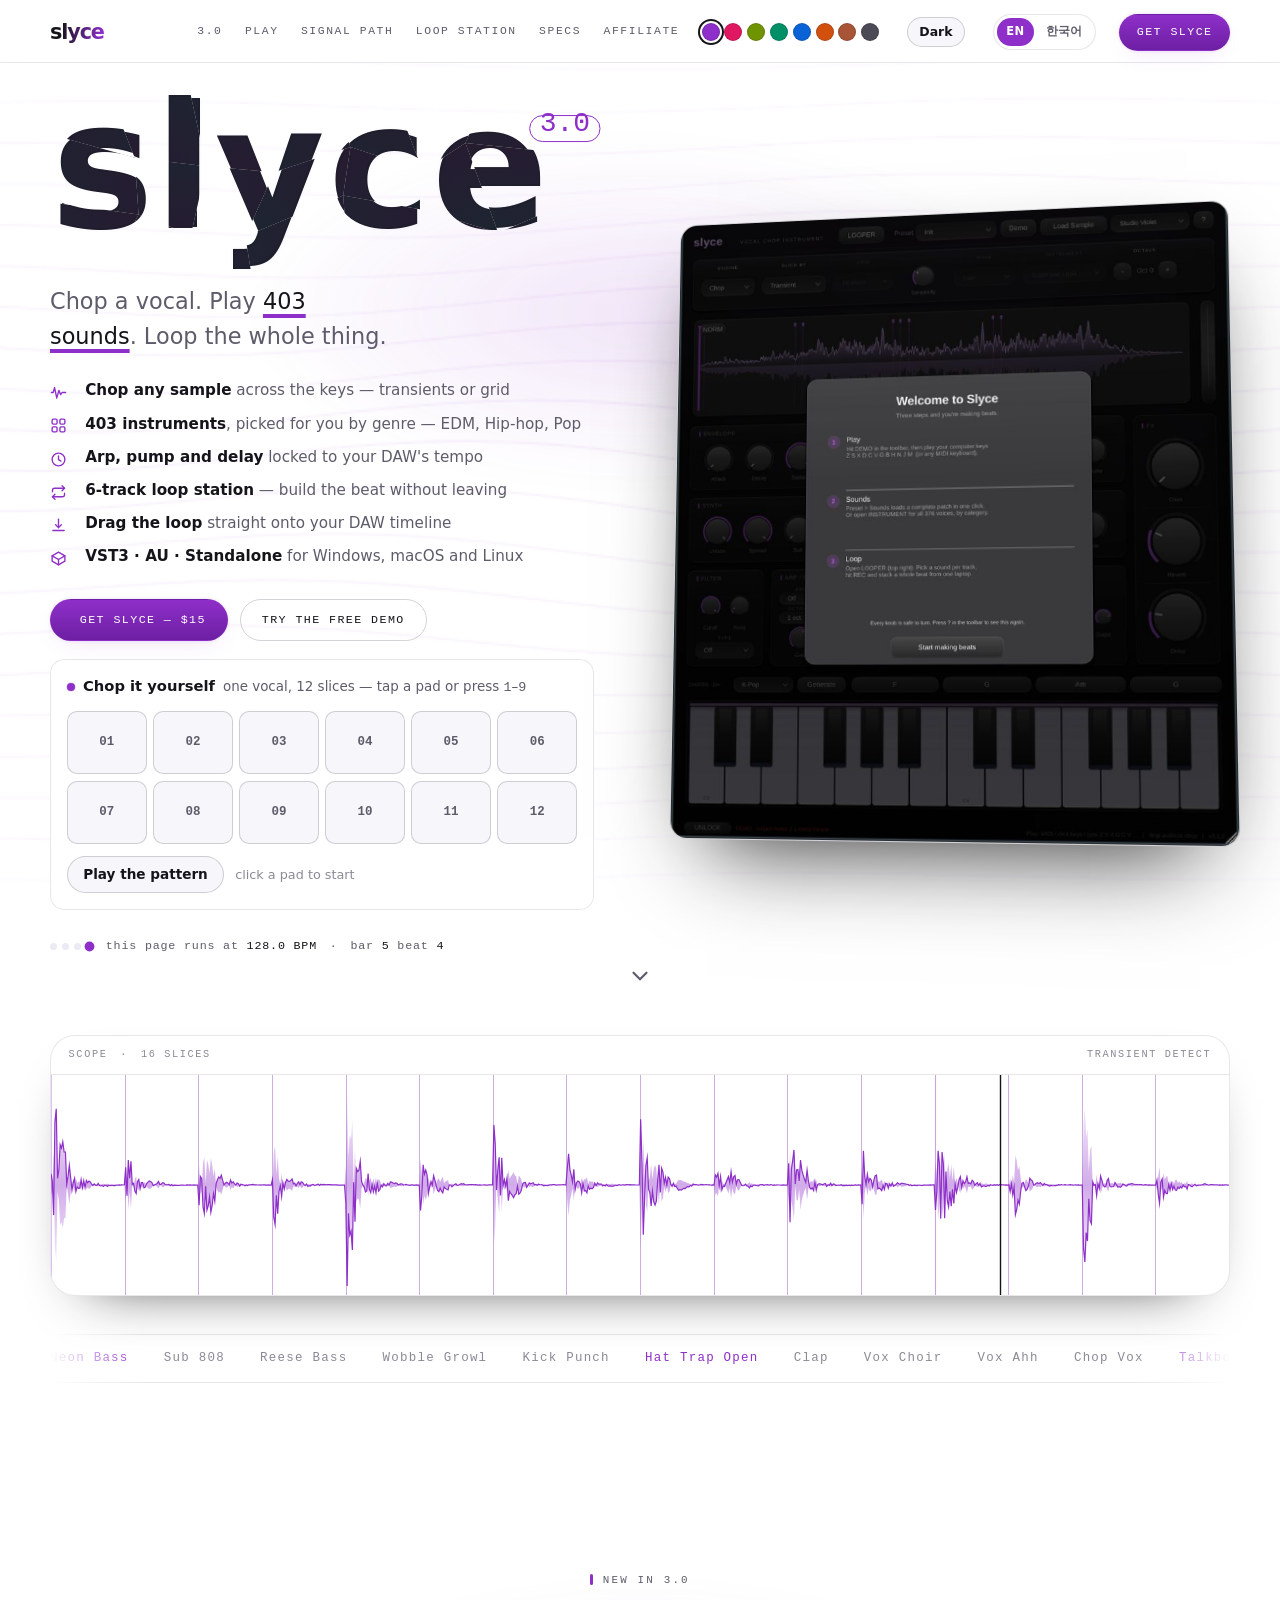
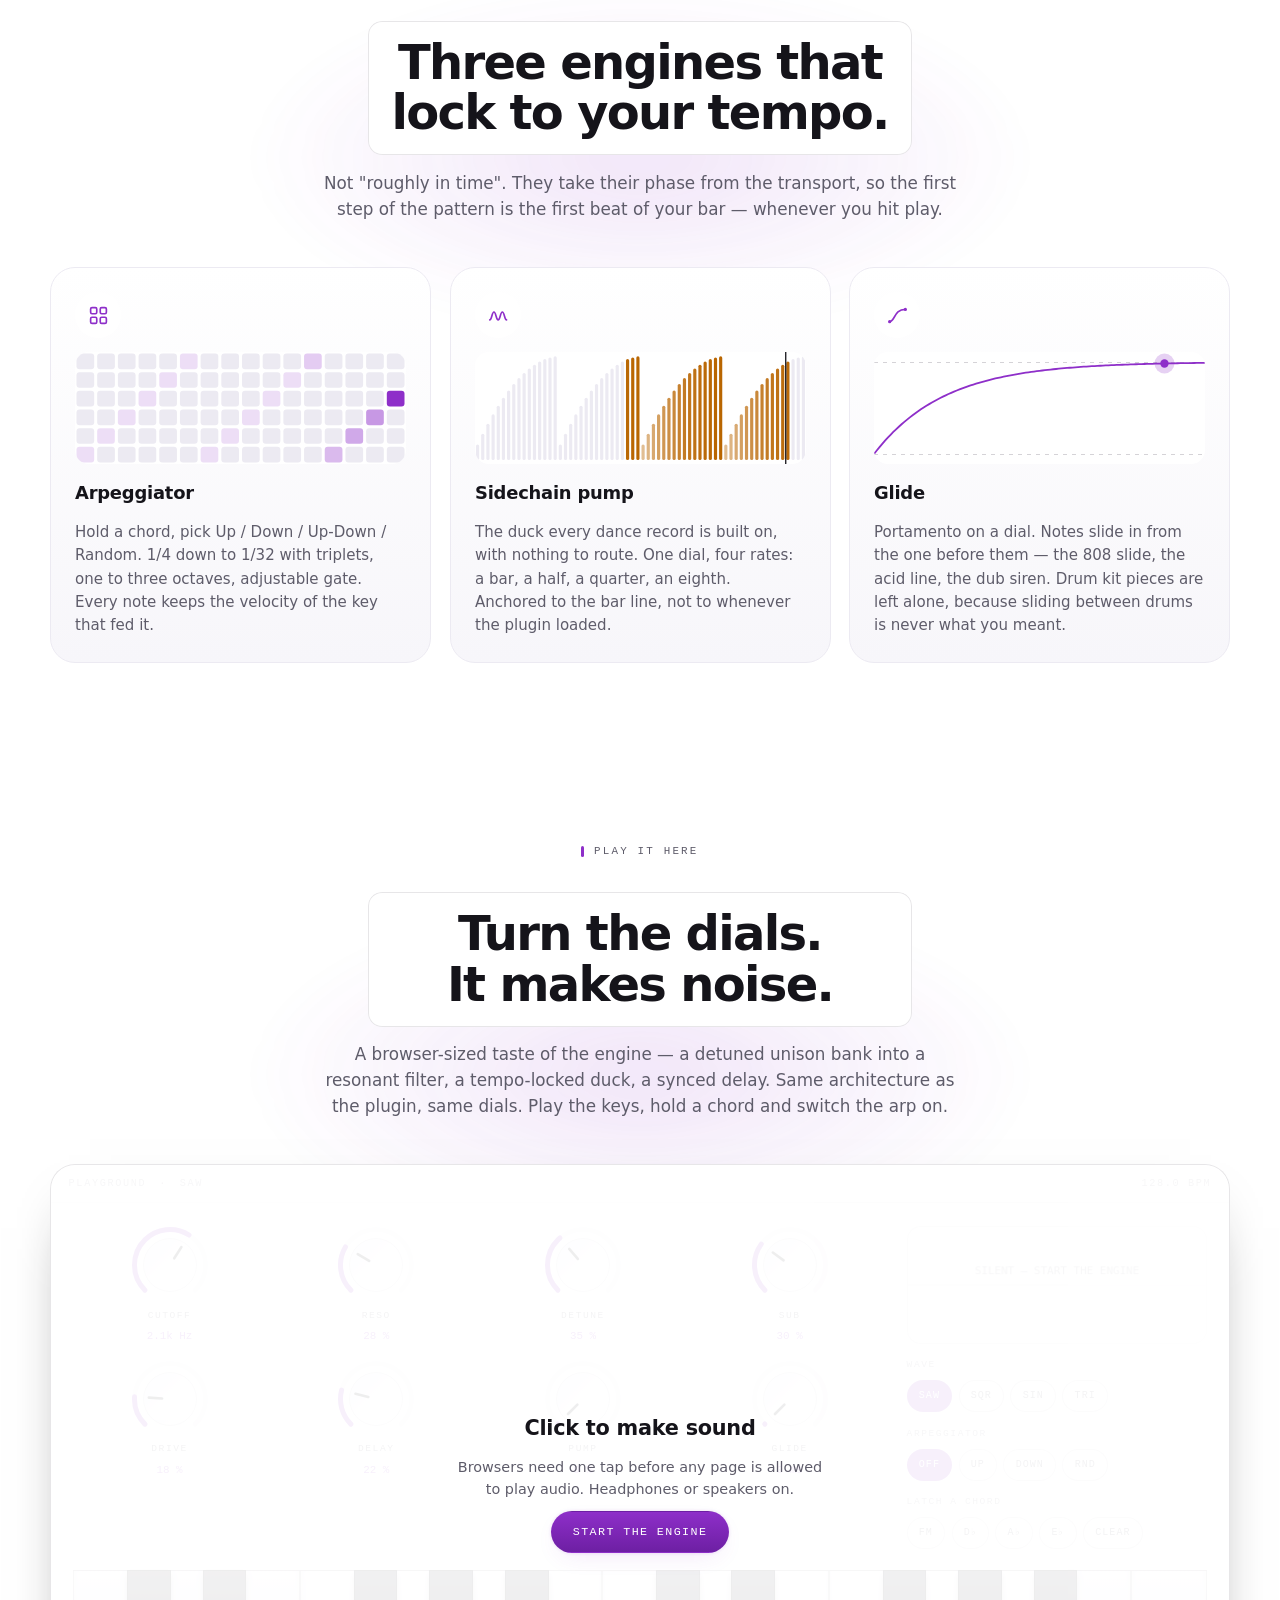
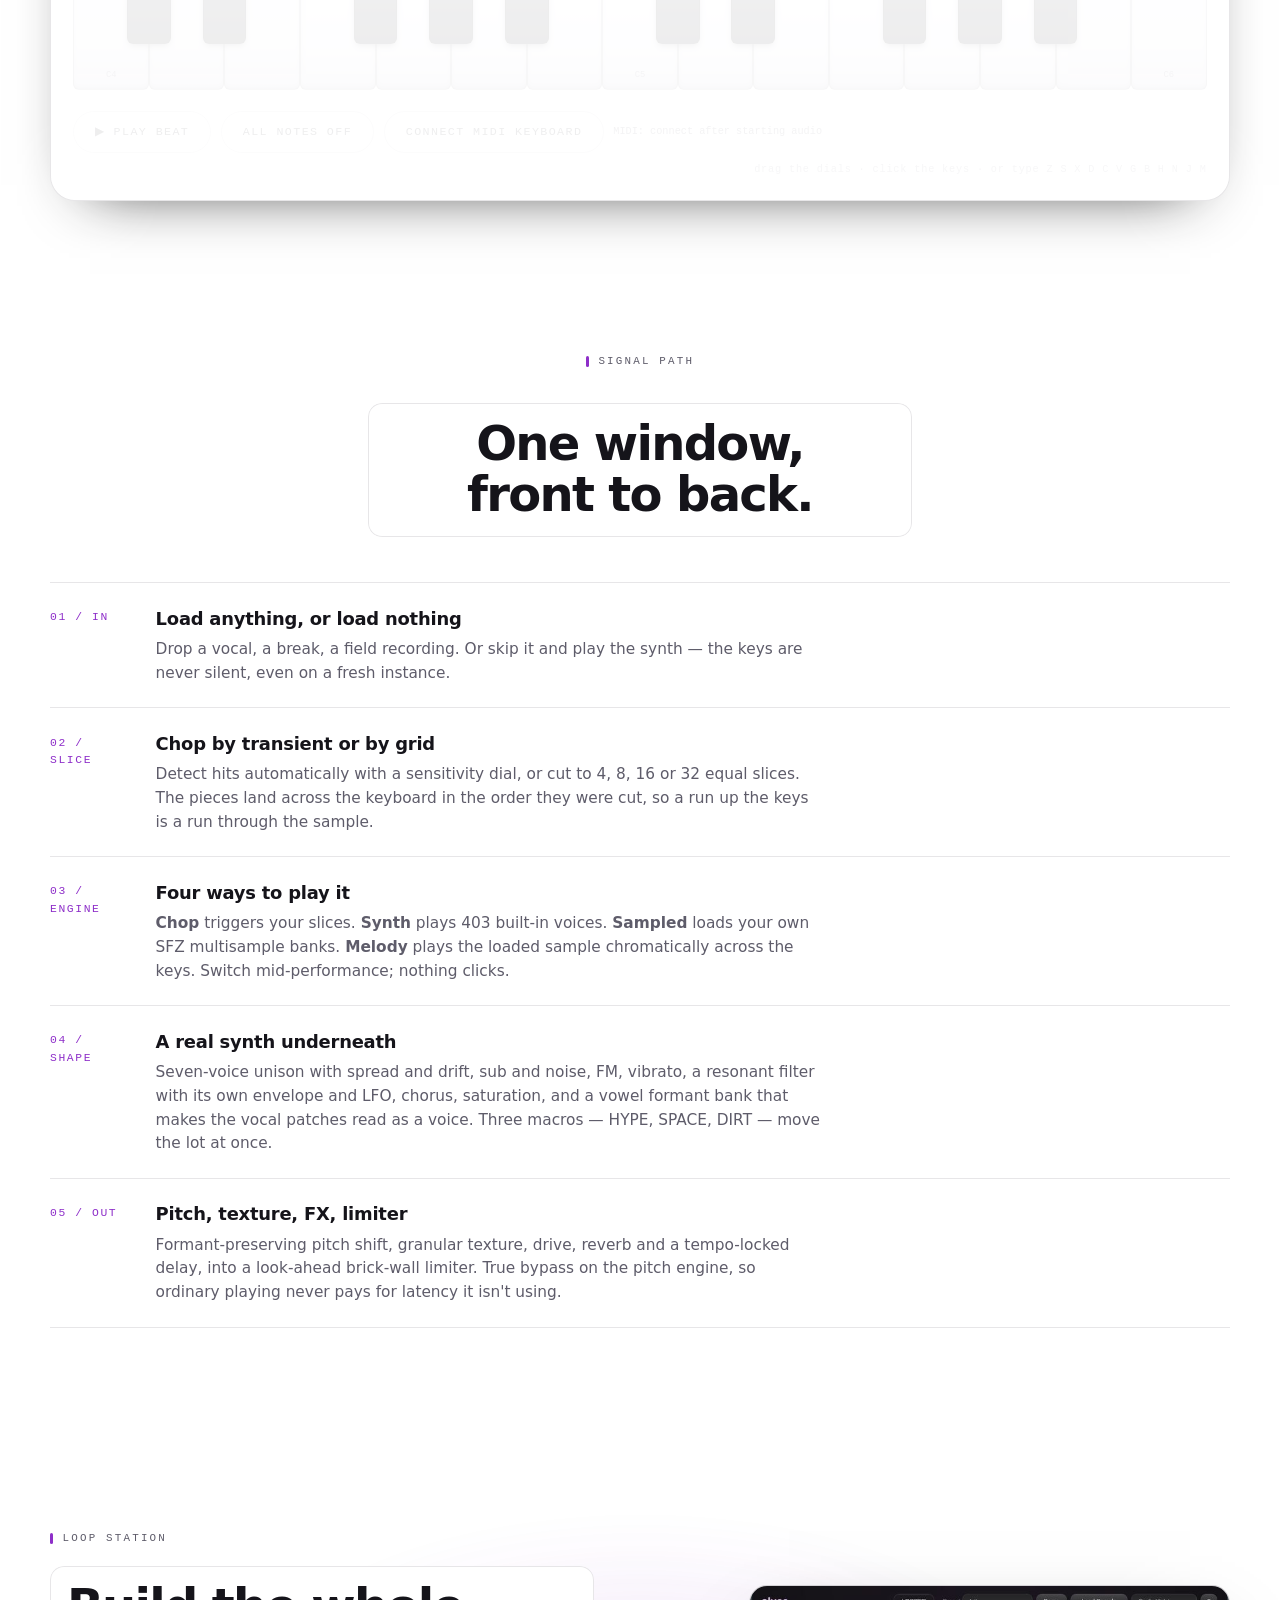
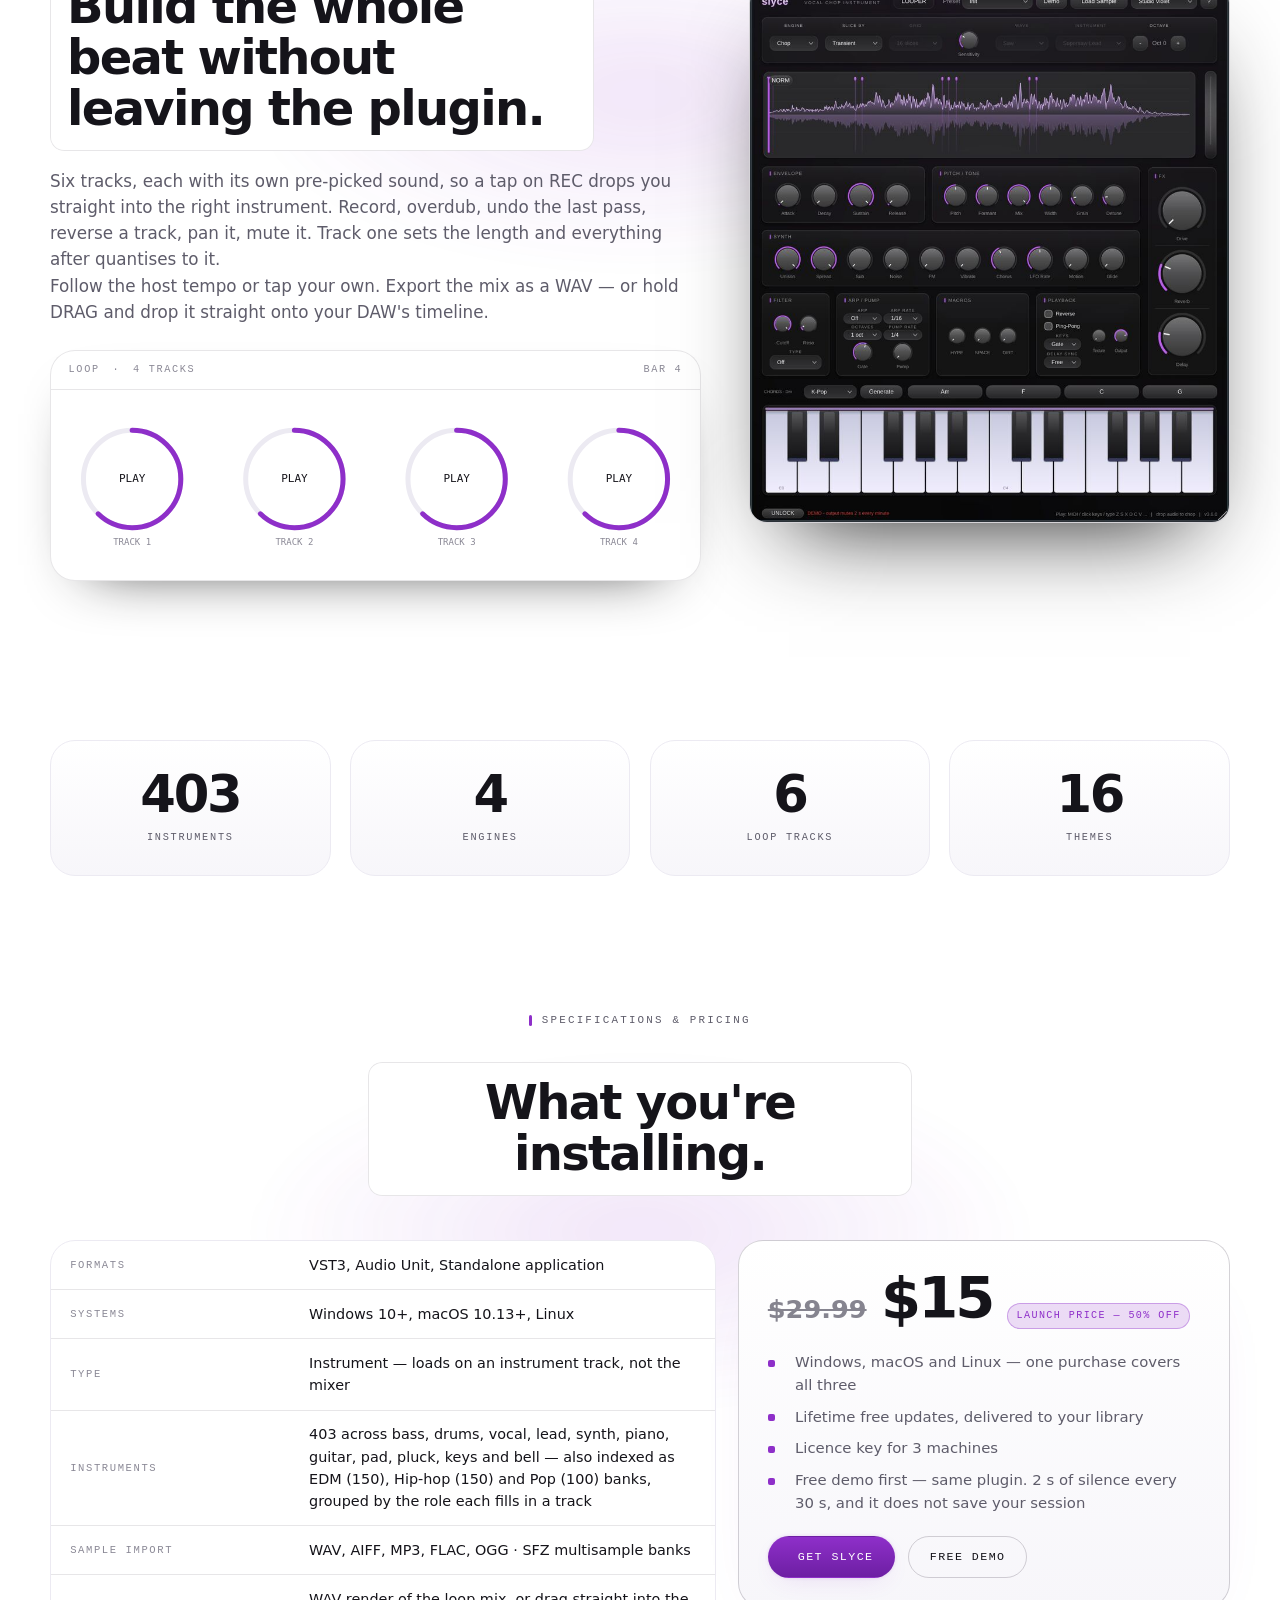
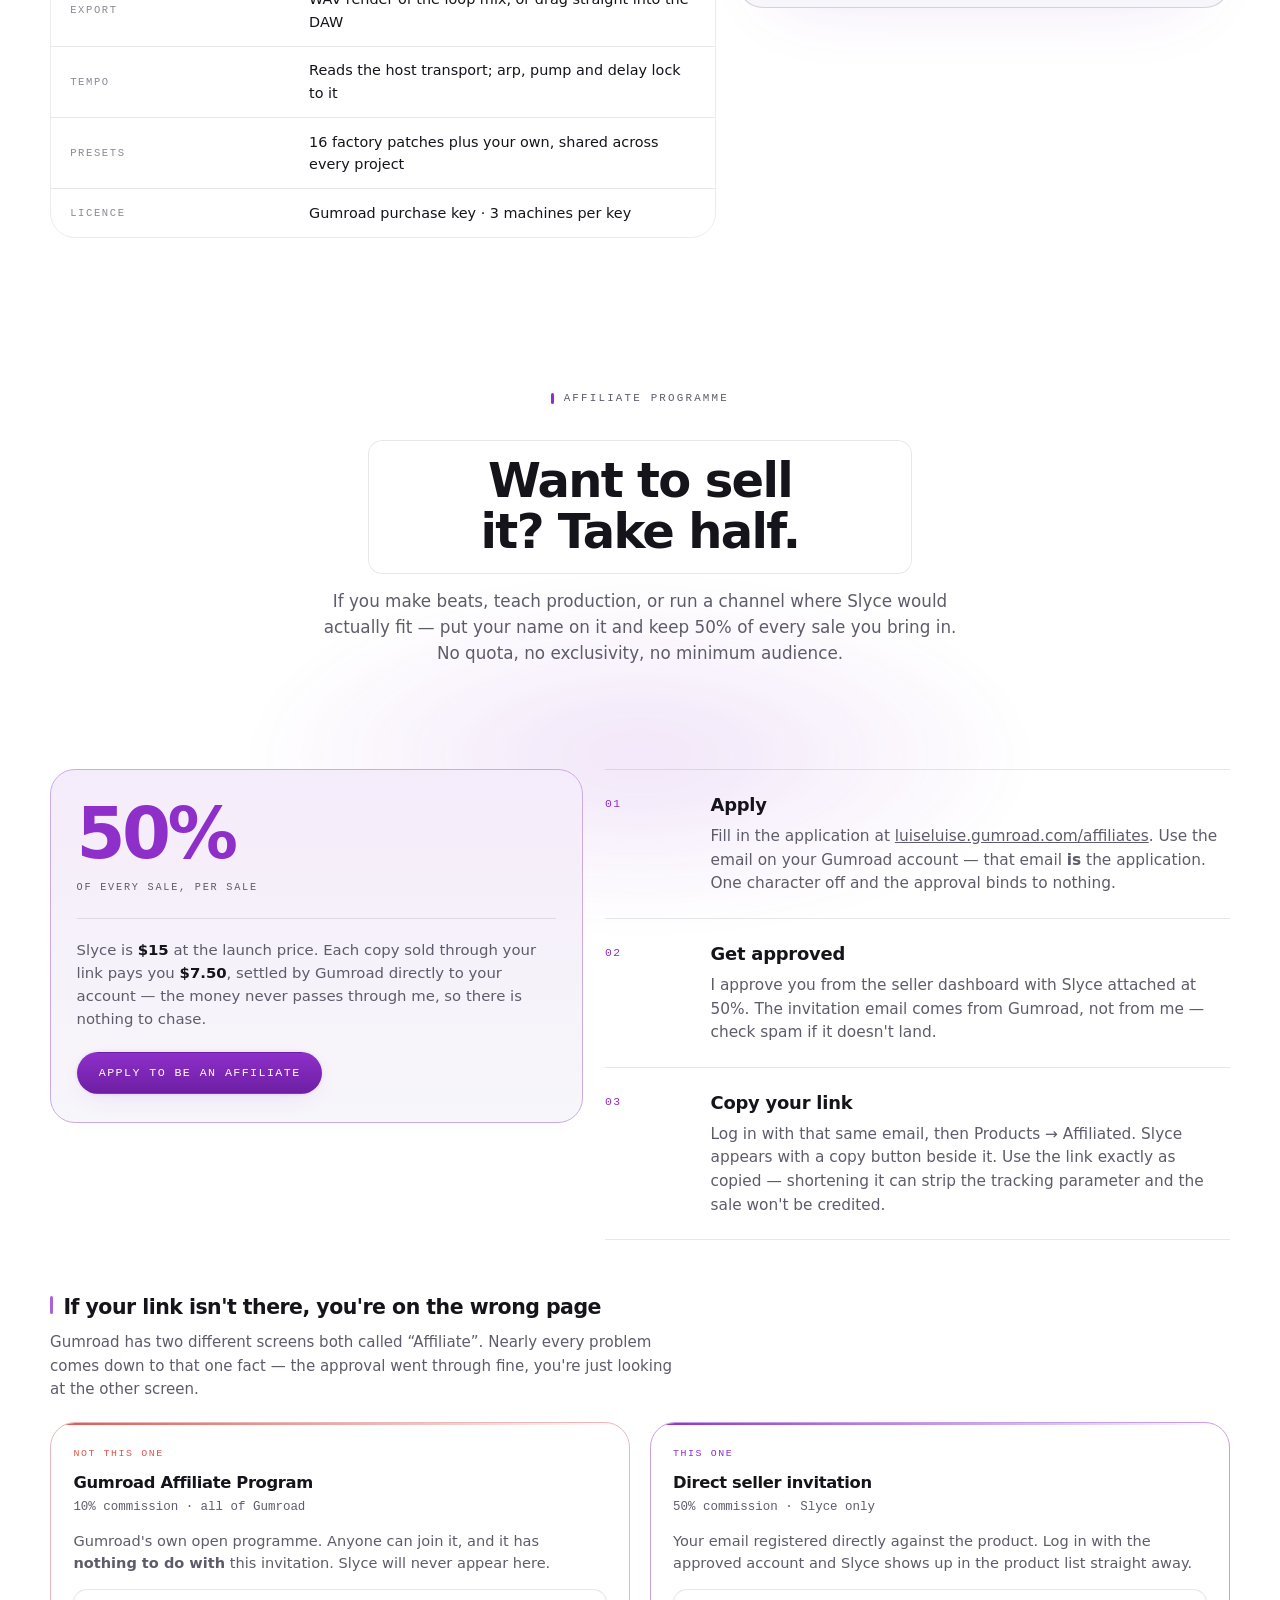
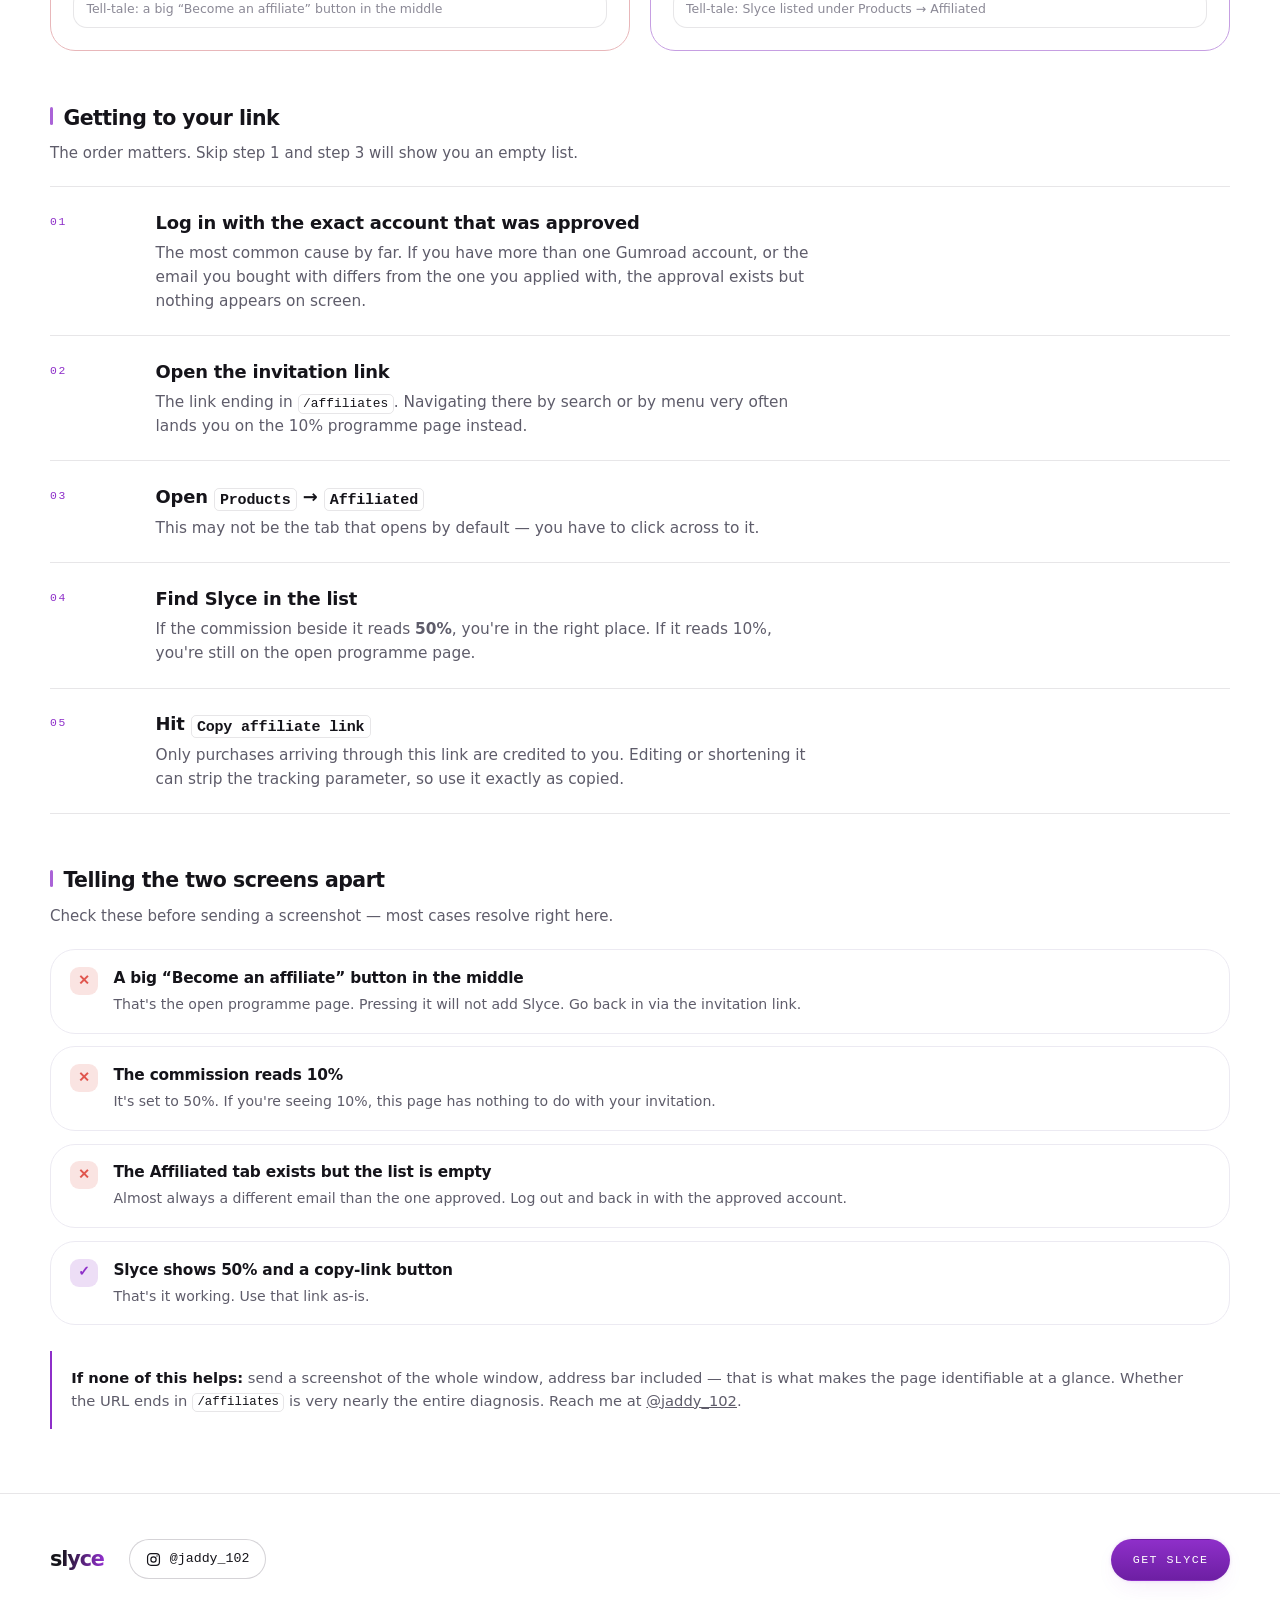
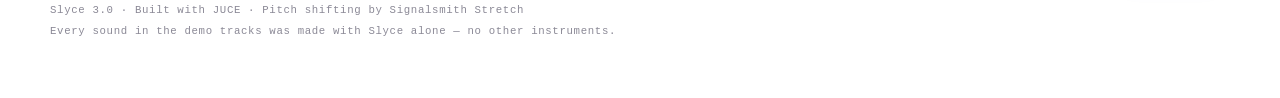
==== commit 8567a02b: "fix: make web playground mobile and MIDI safe" ====
--- a/web/index.html
+++ b/web/index.html
@@ -701,6 +701,32 @@
 
 .pg-bar { display: flex; flex-wrap: wrap; gap: .6rem; align-items: center; }
 .pg-hint { font-family: var(--mono); font-size: .64rem; letter-spacing: .08em; color: var(--dim); margin-left: auto; }
+.midi-status { font-family: var(--mono); font-size: .64rem; color: var(--muted); }
+.midi-status[data-state="ready"] { color: var(--accent); }
+
+/* Touch targets must remain usable below desktop width. The playground keeps
+   its dense instrument feel, but none of its controls drops below 44px. */
+@media (max-width: 600px) {
+  body { scroll-snap-type: none; }
+  .wrap { width: min(100% - 1.25rem, 1180px); }
+  .screen { min-height: auto; padding: 5rem 0 3rem; }
+  .panel { border-radius: 20px; }
+  .pg { gap: 1.1rem; padding: 1rem; }
+  .knobs { gap: 1rem .45rem; }
+  .kn canvas { width: 72px; height: 72px; }
+  .keys { height: 150px; }
+  .seg { gap: .35rem; }
+  .seg button, .pg-bar .btn { min-height: 44px; padding: .55rem .8rem; }
+  .pg-hint { order: 3; width: 100%; margin-left: 0; line-height: 1.55; }
+  .midi-status { width: 100%; }
+}
+
+/* iOS and iPadOS should never turn a deliberate key press into a viewport
+   zoom or a delayed synthetic click. */
+@media (hover: none) {
+  .btn, .seg button, .keys .w, .keys .b { -webkit-tap-highlight-color: transparent; }
+  .fcard:hover { border-color: var(--highlight); box-shadow: none; }
+}
 
 /* No backdrop-filter here on purpose.
 
@@ -924,6 +950,8 @@
         <div class="pg-bar">
           <button class="btn" id="beatBtn" aria-pressed="false" data-ko="▶ 비트 재생">▶ Play beat</button>
           <button class="btn" id="panicBtn" data-ko="전체 정지">All notes off</button>
+          <button class="btn" id="midiBtn" type="button" data-ko="MIDI 건반 연결">Connect MIDI keyboard</button>
+          <span class="midi-status" id="midiStatus" aria-live="polite" data-ko="MIDI: 오디오를 시작한 뒤 건반을 연결하세요">MIDI: connect after starting audio</span>
           <span class="pg-hint" data-ko="노브를 드래그 · 건반을 클릭 · 또는 Z S X D C V G B H N J M 입력">drag the dials · click the keys · or type Z S X D C V G B H N J M</span>
         </div>
       </div>
@@ -1592,19 +1620,32 @@
     const up = () => { down = false; [...held].forEach((h) => { if (!latched.has(h)) release(h); }); };
     host.addEventListener("pointerup", up);
     host.addEventListener("pointercancel", up);
+    host.addEventListener("lostpointercapture", up);
+    addEventListener("pointerup", () => { if (down) up(); }, { passive: true });
   }
 
   function paintKey(m, on) { const el = keyEls[m]; if (el) el.classList.toggle("on", on); }
 
-  function press(m) {
+  function press(m, velocity = 0.9) {
     if (held.has(m)) return;
     held.add(m); paintKey(m, true);
-    if (P.arp === 0) E.noteOn(m, 0.9);
+    if (P.arp === 0) E.noteOn(m, velocity);
   }
   function release(m) {
     if (!held.has(m)) return;
     held.delete(m); paintKey(m, false);
     E.noteOff(m);
+  }
+
+  // A lost pointer-up (leaving the browser, a phone call, alt-tab) must never
+  // leave an oscillator ringing. This is the web equivalent of MIDI All Notes
+  // Off and fixes the "one key keeps sounding" failure mode.
+  function releaseAllNotes({ clearLatches = false } = {}) {
+    [...held].forEach(release);
+    typeHeld.clear();
+    midiHeld.clear();
+    if (clearLatches) latched.clear();
+    E.allOff();
   }
 
   /* typing keys */
@@ -1627,9 +1668,57 @@
     if (!latched.has(m)) release(m);
   });
 
+  addEventListener("blur", () => { stopTransport(); releaseAllNotes(); });
+  document.addEventListener("visibilitychange", () => {
+    if (document.hidden) { stopTransport(); releaseAllNotes(); }
+  });
+
   /* ---- latched chords ------------------------------------------- */
   const CHORDS = [[65,68,72],[61,65,68],[68,72,75],[63,67,70]];
   const latched = new Set();
+  const midiHeld = new Set();
+  let midiAccess = null;
+
+  function setMidiStatus(message, state = "") {
+    const el = document.getElementById("midiStatus");
+    if (!el) return;
+    el.textContent = message;
+    el.dataset.state = state;
+  }
+
+  function handleMidiMessage(event) {
+    const [status, note, velocity = 0] = event.data;
+    const command = status & 0xf0;
+    if (command === 0x90 && velocity > 0) {
+      midiHeld.add(note);
+      press(note, velocity / 127);
+    } else if (command === 0x80 || (command === 0x90 && velocity === 0)) {
+      midiHeld.delete(note);
+      if (!latched.has(note)) release(note);
+    }
+  }
+
+  async function connectMidi() {
+    if (!navigator.requestMIDIAccess) {
+      setMidiStatus("MIDI: this browser does not support MIDI", "error");
+      return;
+    }
+    try {
+      await E.start();
+      midiAccess = midiAccess || await navigator.requestMIDIAccess();
+      const wireInputs = () => {
+        let count = 0;
+        midiAccess.inputs.forEach((input) => { input.onmidimessage = handleMidiMessage; count++; });
+        setMidiStatus(count ? `MIDI: ${count} keyboard${count === 1 ? "" : "s"} connected`
+                            : "MIDI: connect a keyboard, then press a key", count ? "ready" : "");
+      };
+      midiAccess.onstatechange = () => { releaseAllNotes(); wireInputs(); };
+      wireInputs();
+    } catch (error) {
+      setMidiStatus("MIDI: permission was not granted", "error");
+    }
+  }
+
   function setChord(idx) {
     [...latched].forEach((m) => { latched.delete(m); release(m); });
     document.querySelectorAll("#chordSeg button").forEach((b) =>
@@ -1641,6 +1730,16 @@
   /* ---- transport / sequencer ------------------------------------ */
   let beatOn = false, nextStep = 0, stepIdx = 0, arpIdx = 0, arpDir = 1;
   const KICK = [0, 4, 8, 12], CLAP = [4, 12];
+
+  function stopTransport() {
+    beatOn = false;
+    nextStep = 0;
+    const beatBtn = document.getElementById("beatBtn");
+    if (beatBtn) {
+      beatBtn.setAttribute("aria-pressed", "false");
+      beatBtn.textContent = "▶ Play beat";
+    }
+  }
 
   function scheduler() {
     if (!E.started) return;
@@ -1755,16 +1854,17 @@
       beatBtn.textContent = beatOn ? "■ Stop beat" : "▶ Play beat";
     });
     document.getElementById("panicBtn").addEventListener("click", () => {
-      [...held].forEach((m) => release(m));
-      latched.clear();
+      stopTransport();
+      releaseAllNotes({ clearLatches: true });
       document.querySelectorAll("#chordSeg button").forEach((b) => b.setAttribute("aria-pressed", "false"));
-      E.allOff();
     });
+    document.getElementById("midiBtn").addEventListener("click", connectMidi);
 
     const gate = document.getElementById("audioGate");
     gate.addEventListener("click", async () => {
       await E.start();
       gate.remove();
+      setMidiStatus("MIDI: connect a keyboard when you are ready");
       onAudioStart();
     });
   }
@@ -2584,11 +2684,17 @@
 
     // A pattern, on the page's own 128 BPM clock, so pressing play lines up
     // with everything else that is already pulsing.
+    function stopPattern() {
+      if (!pattern) return;
+      clearInterval(pattern);
+      pattern = null;
+      playBtn.setAttribute('aria-pressed', 'false');
+      playBtn.textContent = 'Play the pattern';
+      note.textContent = 'stopped';
+    }
+
     playBtn.onclick = async () => {
-      if (pattern) { clearInterval(pattern); pattern = null;
-                     playBtn.setAttribute('aria-pressed', 'false');
-                     playBtn.textContent = 'Play the pattern';
-                     note.textContent = 'stopped'; return; }
+      if (pattern) { stopPattern(); return; }
       if (!(await ready())) return;
       const seq = [0, 3, 1, 6, 0, 9, 4, 2, 0, 5, 7, 3, 0, 8, 2, 10];
       let k = 0;
@@ -2605,6 +2711,12 @@
       tick();
       pattern = setInterval(tick, stepMs);
     };
+
+    // Never keep a preview looping after the tab loses focus. Besides being
+    // polite on mobile, this gives the demo the same all-notes-off behaviour
+    // as the keyboard playground above.
+    addEventListener('blur', stopPattern);
+    document.addEventListener('visibilitychange', () => { if (document.hidden) stopPattern(); });
   }
 
   PG.init();
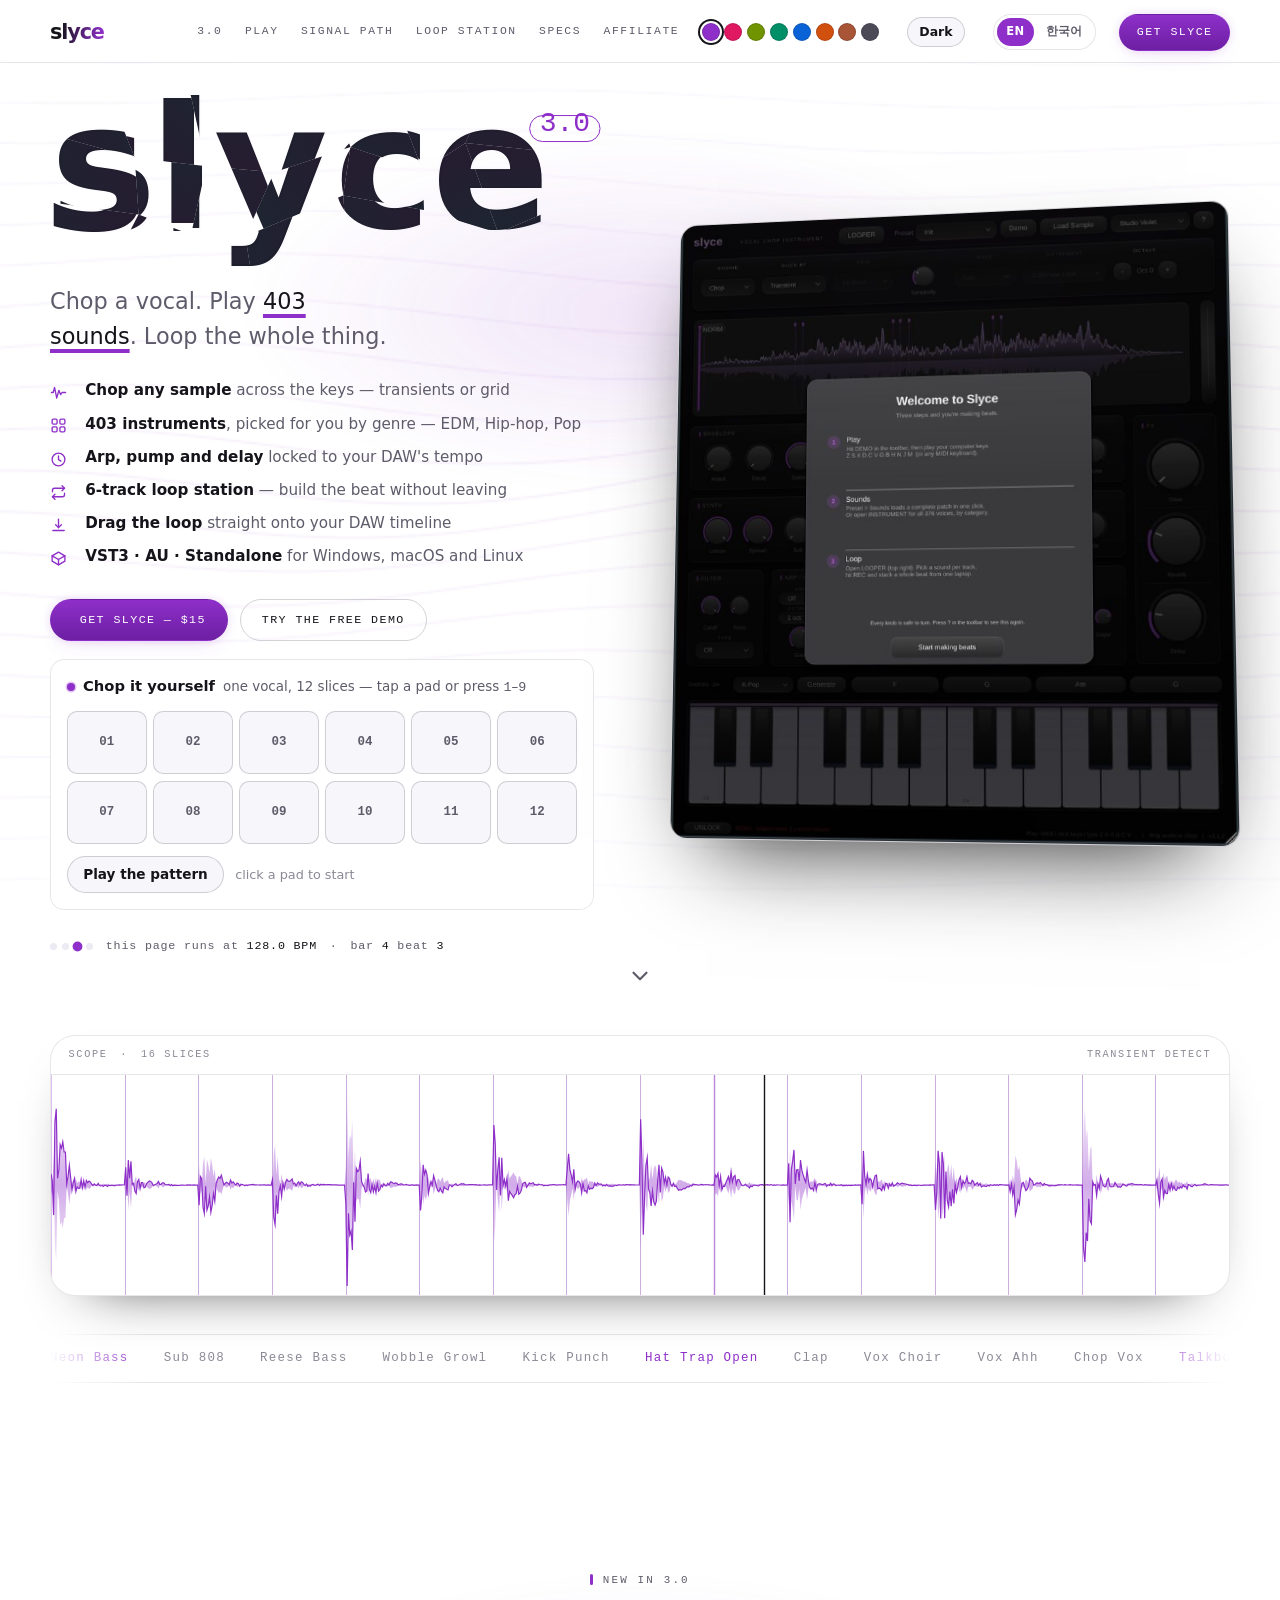
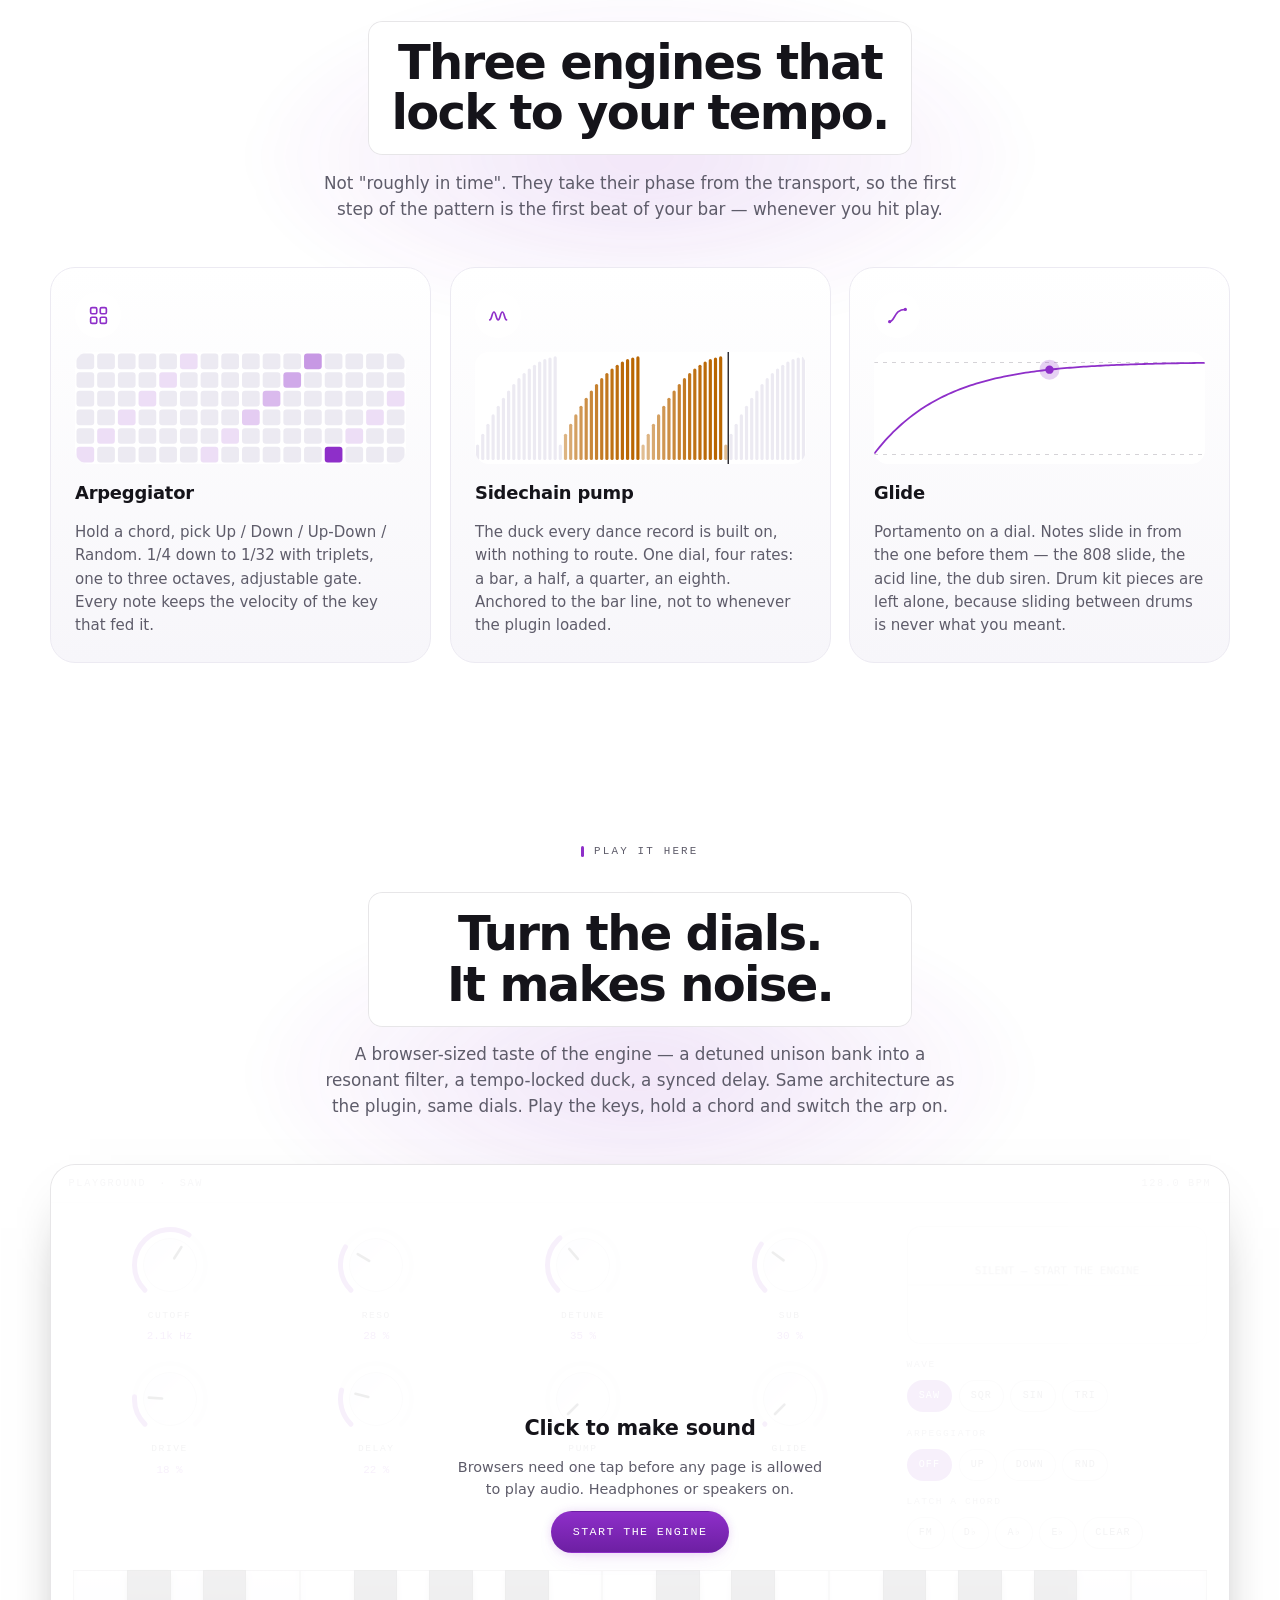
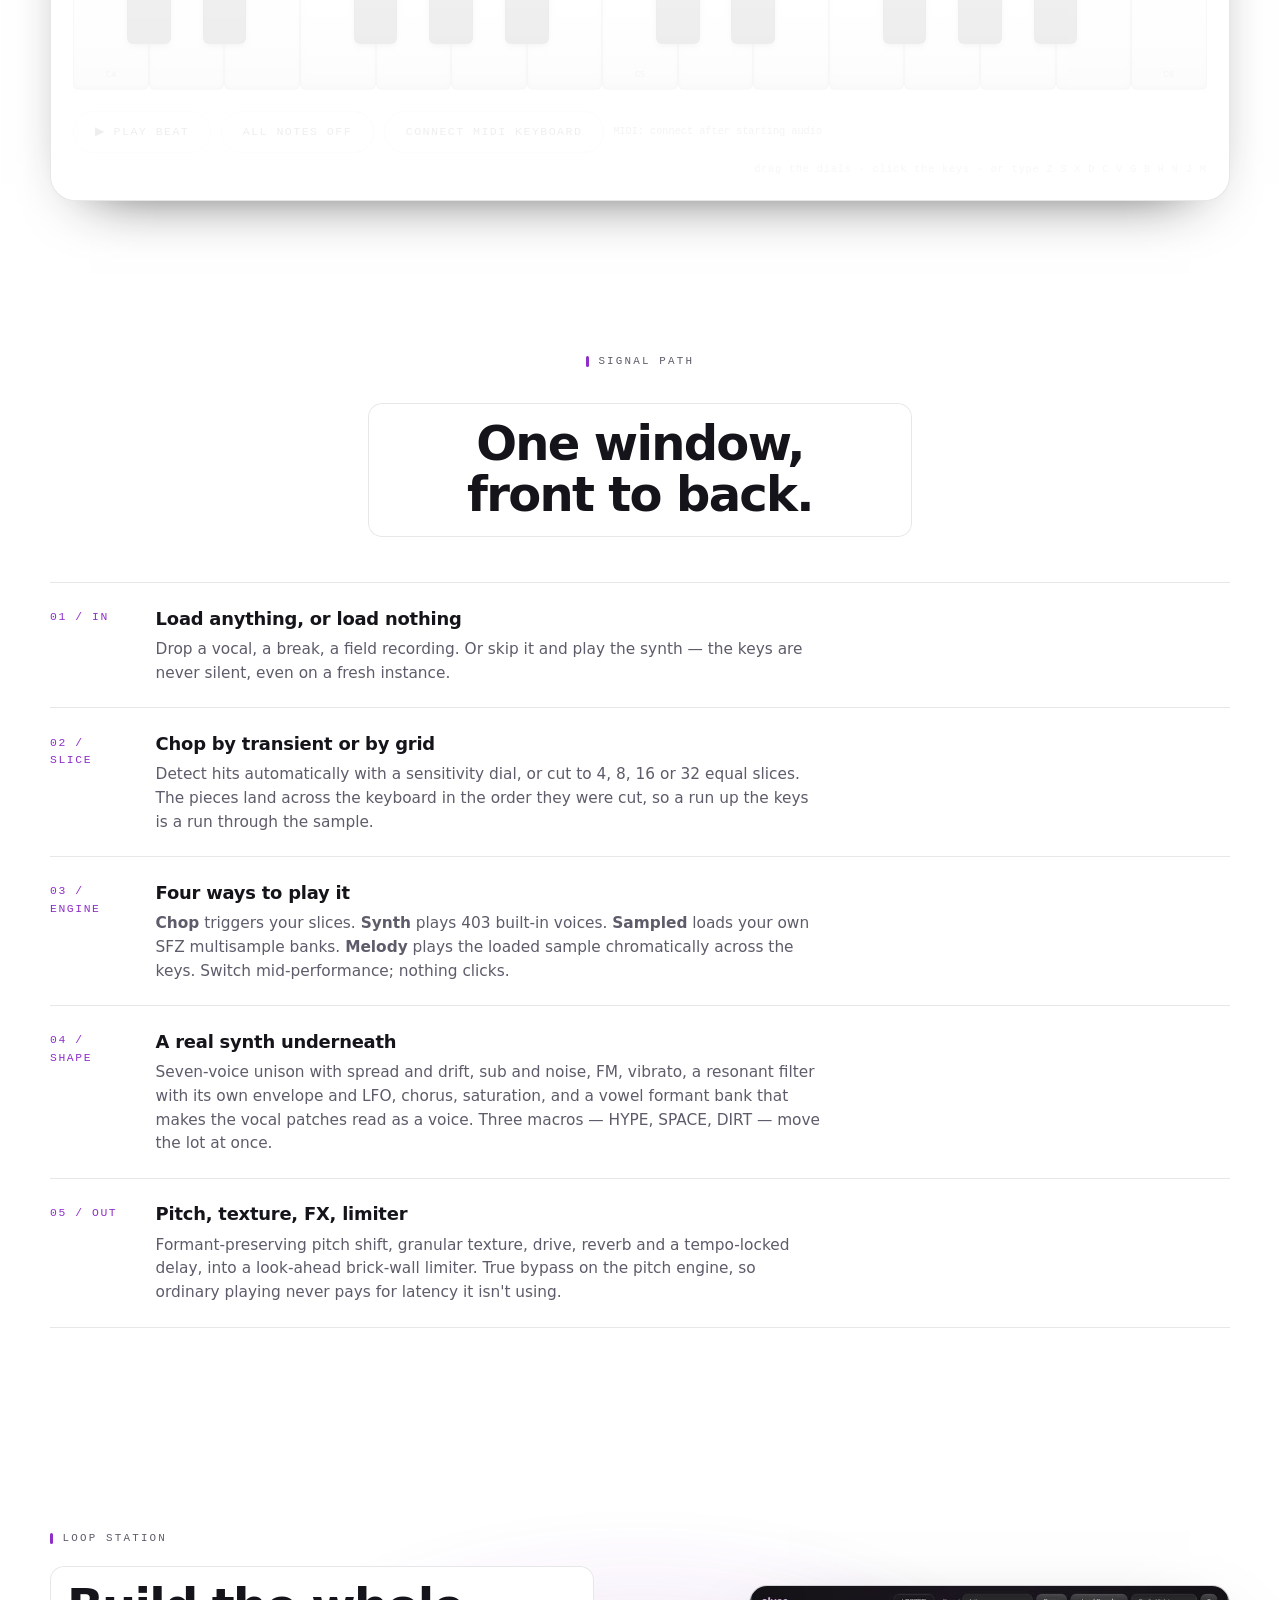
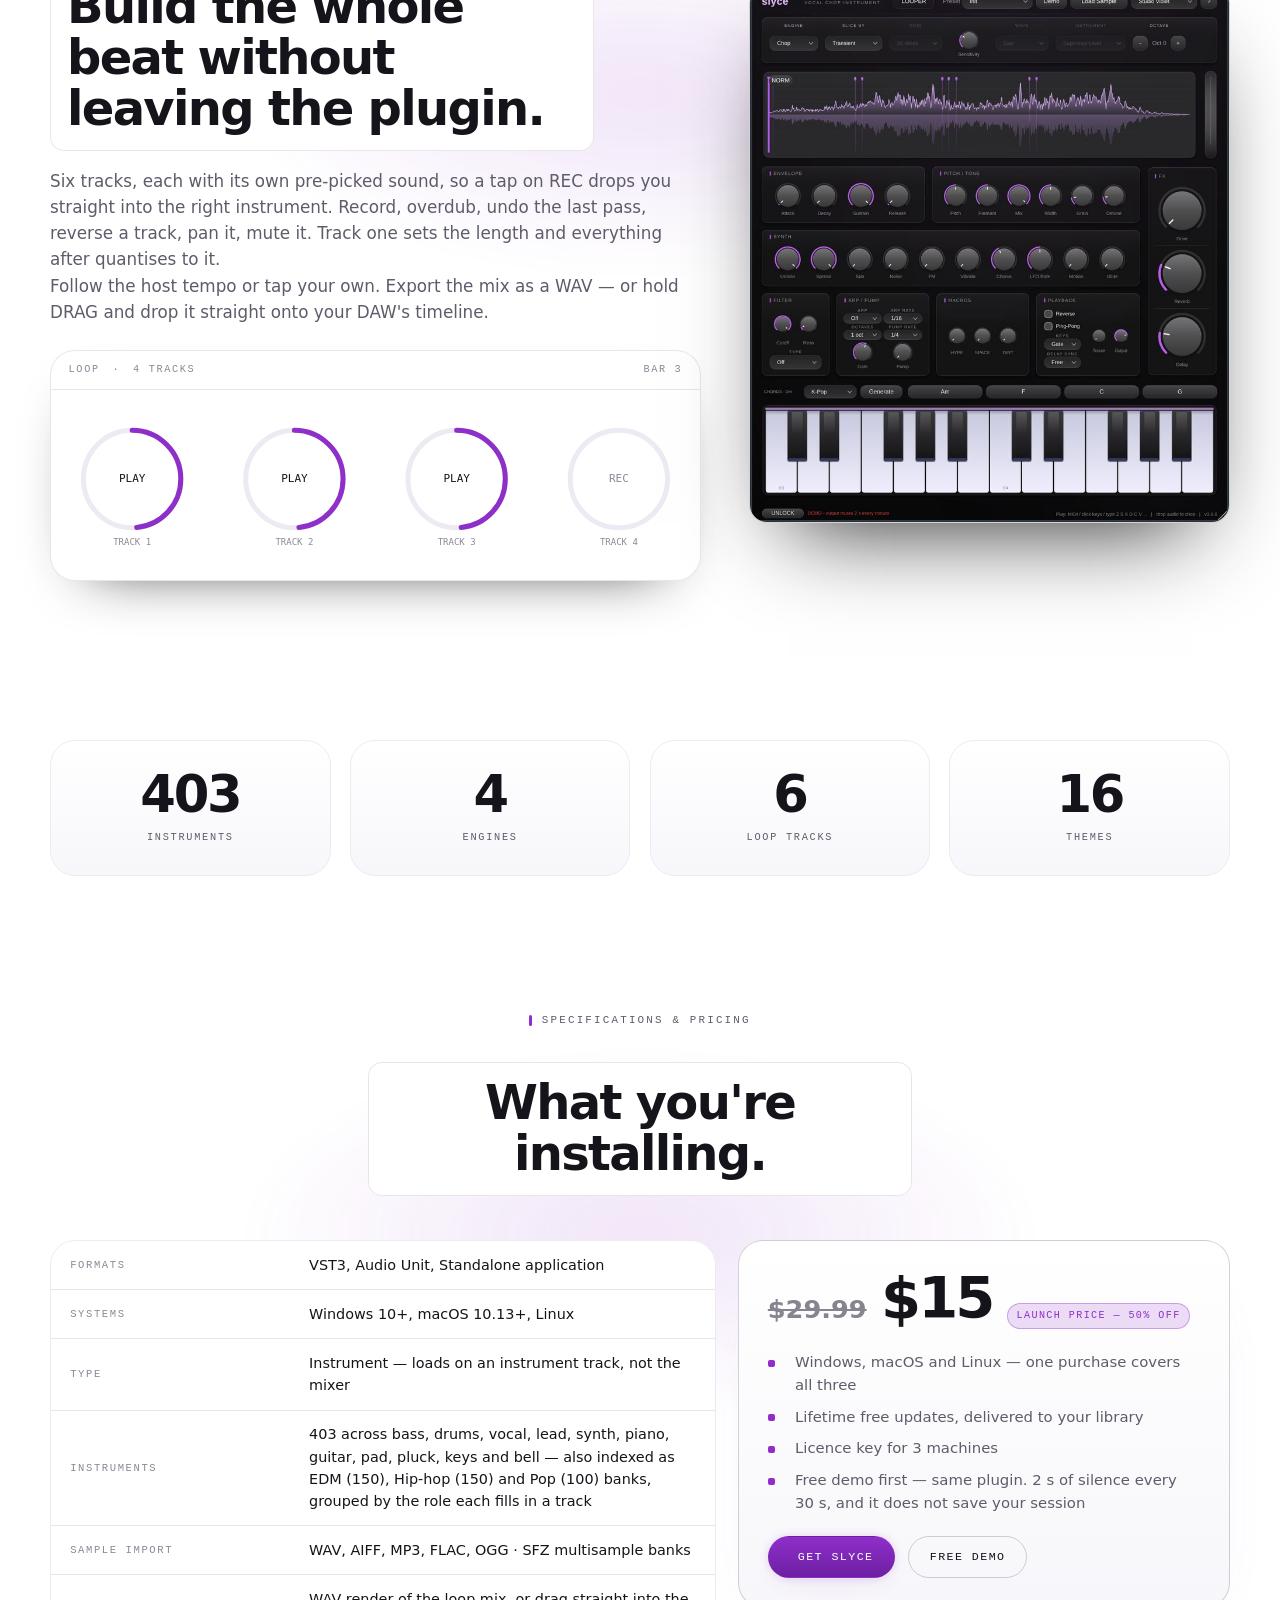
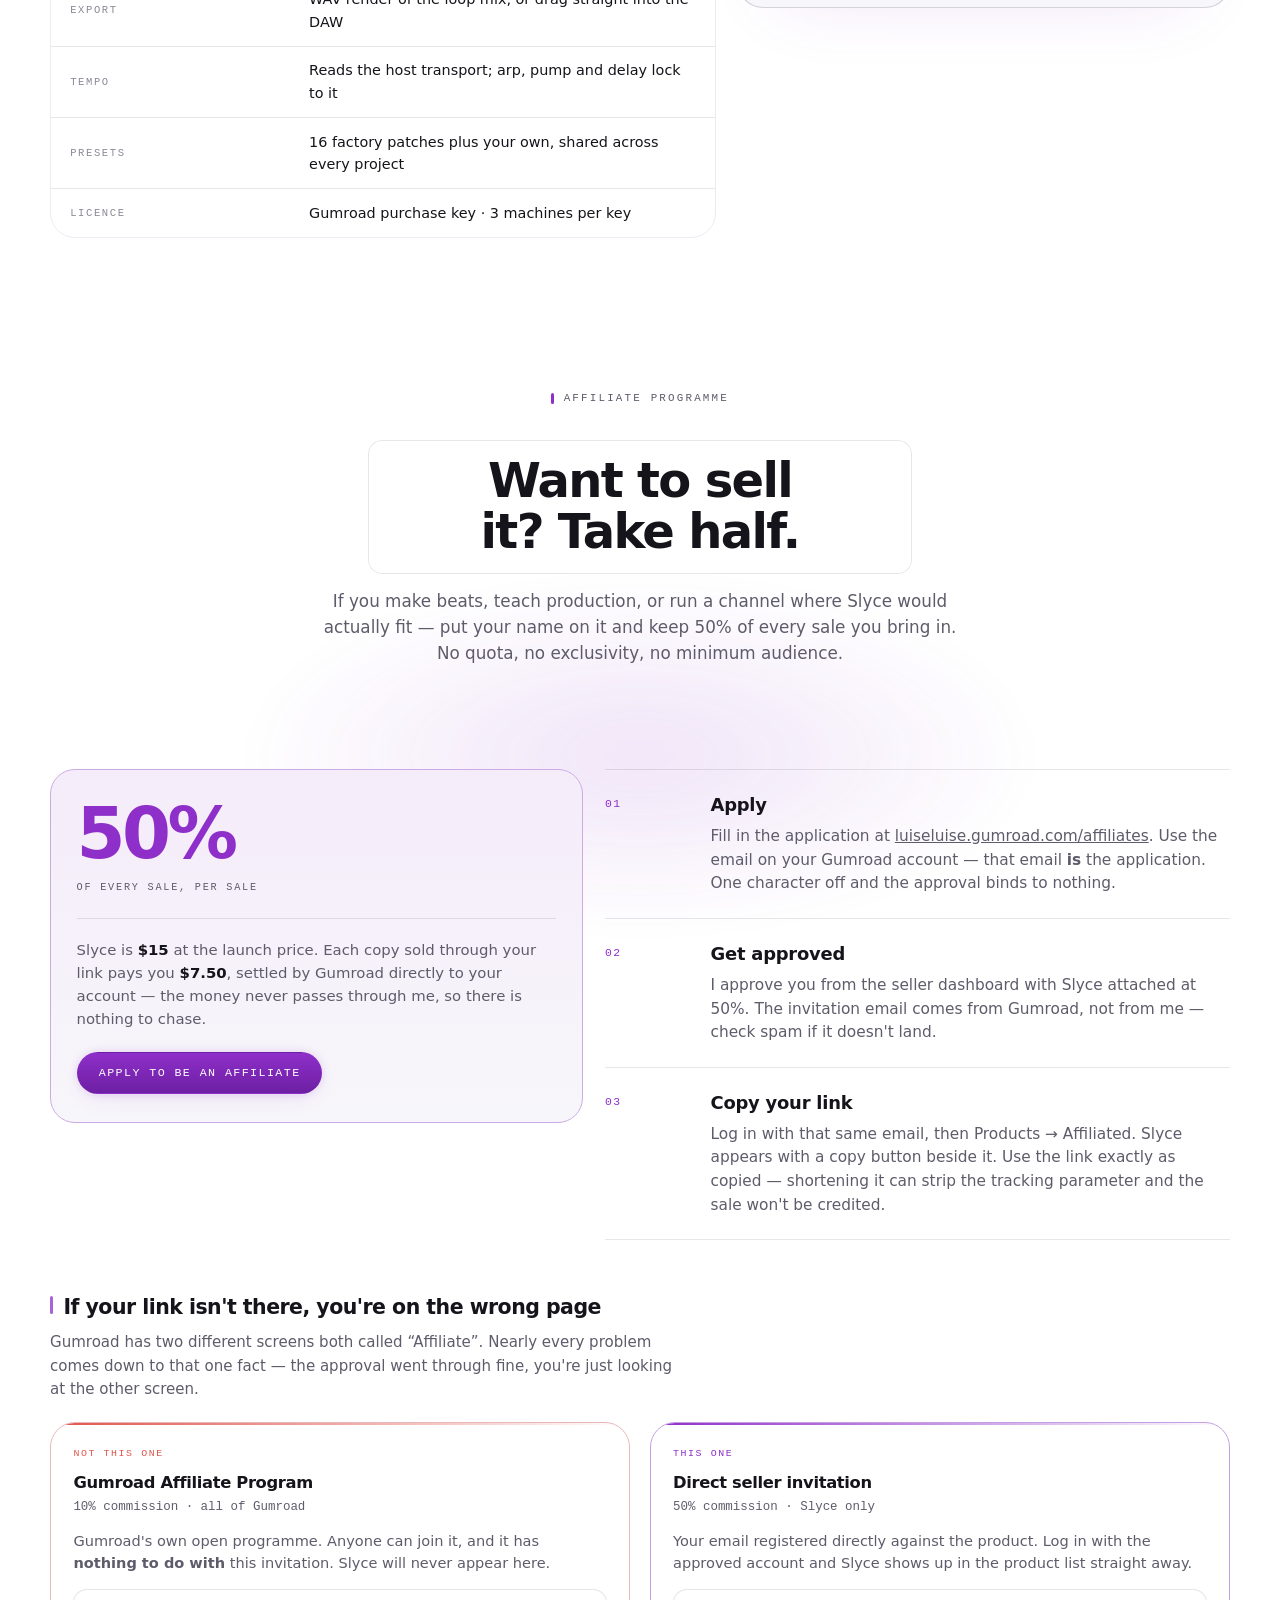
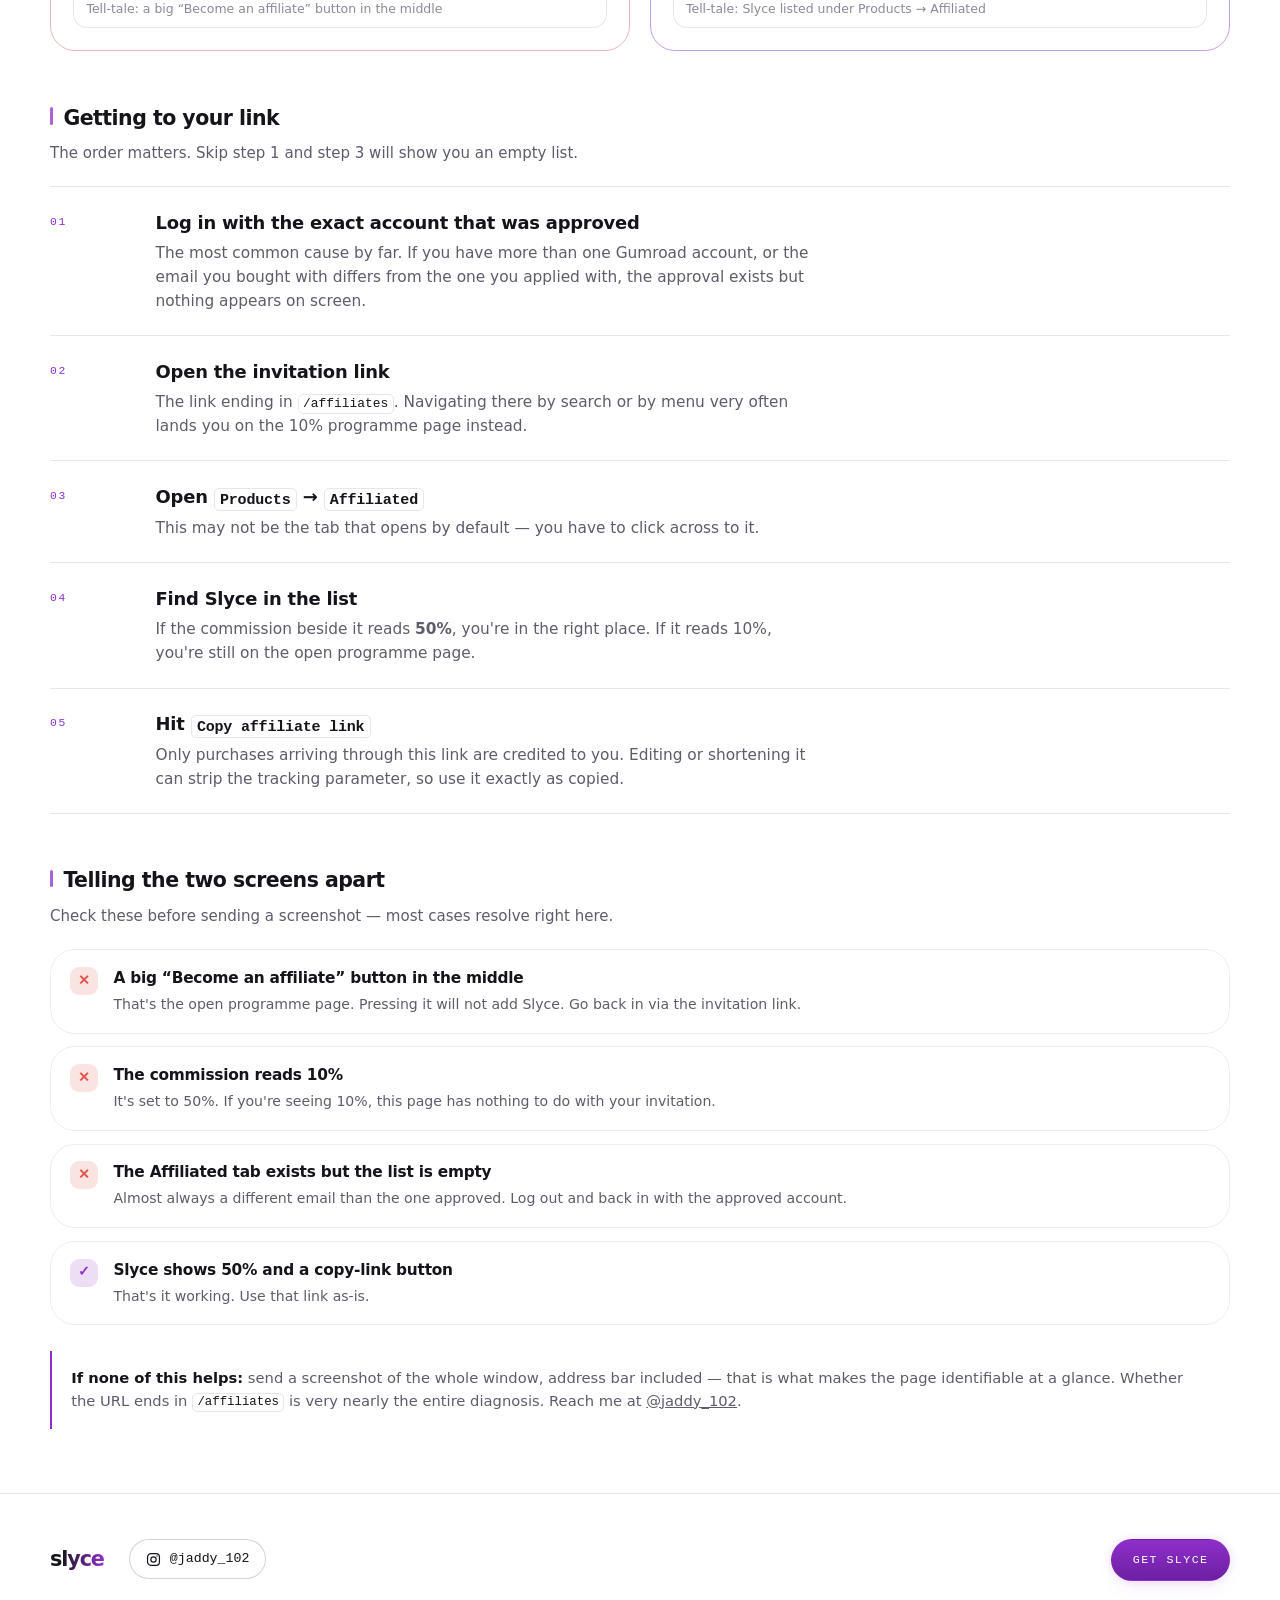
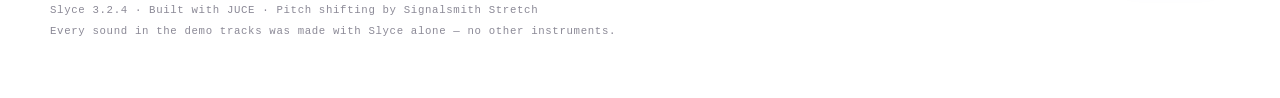
==== commit 76be07d8: "ci: publish release packages from single job" ====
--- a/web/index.html
+++ b/web/index.html
@@ -3,17 +3,17 @@
 <head>
 <meta charset="utf-8">
 <meta name="viewport" content="width=device-width, initial-scale=1, viewport-fit=cover">
-<title>Slyce 3.0 — vocal chop instrument</title>
-<meta name="description" content="Slyce 3.0 - a vocal chop instrument, a 403-voice synthesiser and a 6-track loop station in one plugin. VST3, AU and Standalone for Windows, macOS and Linux.">
+<title>Slyce 3.2.4 — vocal chop instrument</title>
+<meta name="description" content="Slyce 3.2.4 - a vocal chop instrument, a 403-voice synthesiser and a 6-track loop station in one plugin. VST3, AU and Standalone for Windows, macOS and Linux.">
 <meta name="theme-color" content="#0d0d10" media="(prefers-color-scheme: dark)">
 <meta name="theme-color" content="#f6f3ef" media="(prefers-color-scheme: light)">
 
 <meta property="og:type" content="website">
-<meta property="og:title" content="Slyce 3.0 — vocal chop instrument">
-<meta property="og:description" content="Slyce 3.0 - a vocal chop instrument, a 403-voice synthesiser and a 6-track loop station in one plugin. VST3, AU and Standalone for Windows, macOS and Linux.">
+<meta property="og:title" content="Slyce 3.2.4 — vocal chop instrument">
+<meta property="og:description" content="Slyce 3.2.4 - a vocal chop instrument, a 403-voice synthesiser and a 6-track loop station in one plugin. VST3, AU and Standalone for Windows, macOS and Linux.">
 <meta name="twitter:card" content="summary_large_image">
-<meta name="twitter:title" content="Slyce 3.0 — vocal chop instrument">
-<meta name="twitter:description" content="Slyce 3.0 - a vocal chop instrument, a 403-voice synthesiser and a 6-track loop station in one plugin. VST3, AU and Standalone for Windows, macOS and Linux.">
+<meta name="twitter:title" content="Slyce 3.2.4 — vocal chop instrument">
+<meta name="twitter:description" content="Slyce 3.2.4 - a vocal chop instrument, a 403-voice synthesiser and a 6-track loop station in one plugin. VST3, AU and Standalone for Windows, macOS and Linux.">
 
 <link rel="icon" href="data:image/svg+xml,%3Csvg xmlns='http://www.w3.org/2000/svg' viewBox='0 0 32 32'%3E%3Crect width='32' height='32' rx='7' fill='%230d0d10'/%3E%3Cg fill='%23bf5af2'%3E%3Crect x='7' y='17' width='3.4' height='9' rx='1.4'/%3E%3Crect x='14.3' y='11' width='3.4' height='15' rx='1.4'/%3E%3Crect x='21.6' y='6' width='3.4' height='20' rx='1.4'/%3E%3C/g%3E%3C/svg%3E">
 
@@ -34,7 +34,7 @@
 <body>
 <style>
 /* ============================================================
-   SLYCE 3.0
+   Slyce 3.2.4
 
    Every animation on this page is a reading of one 128 BPM clock,
    because that is the claim the release actually makes.
@@ -779,7 +779,7 @@
 
   <div class="wrap hero-grid">
     <div>
-      <canvas id="wordmark" aria-label="Slyce 3.0"></canvas>
+      <canvas id="wordmark" aria-label="Slyce 3.2.4"></canvas>
       <p class="hero-sub" data-ko="보컬을 자르고, &lt;u&gt;403가지 소리&lt;/u&gt;로 연주하고, 통째로 루프.">Chop a vocal. Play <u>403 sounds</u>. Loop the whole thing.</p>
 
       <ul class="feat-list">
@@ -1195,8 +1195,8 @@
       </a>
       <a class="btn btn-primary magnet" href="https://luiseluise.gumroad.com/l/slyce" style="margin-left:auto;" data-ko="구매하기">Get Slyce</a>
     </div>
-    <p class="fine" data-ko="Slyce 3.0 · JUCE로 제작 · 피치 시프팅 Signalsmith Stretch&lt;br&gt;데모 트랙의 모든 소리는 Slyce만으로 만들었습니다 — 다른 악기는 쓰지 않았습니다.">
-      Slyce 3.0 · Built with JUCE · Pitch shifting by Signalsmith Stretch<br>
+    <p class="fine" data-ko="Slyce 3.2.4 · JUCE로 제작 · 피치 시프팅 Signalsmith Stretch&lt;br&gt;데모 트랙의 모든 소리는 Slyce만으로 만들었습니다 — 다른 악기는 쓰지 않았습니다.">
+      Slyce 3.2.4 · Built with JUCE · Pitch shifting by Signalsmith Stretch<br>
       Every sound in the demo tracks was made with Slyce alone — no other instruments.
     </p>
   </div>
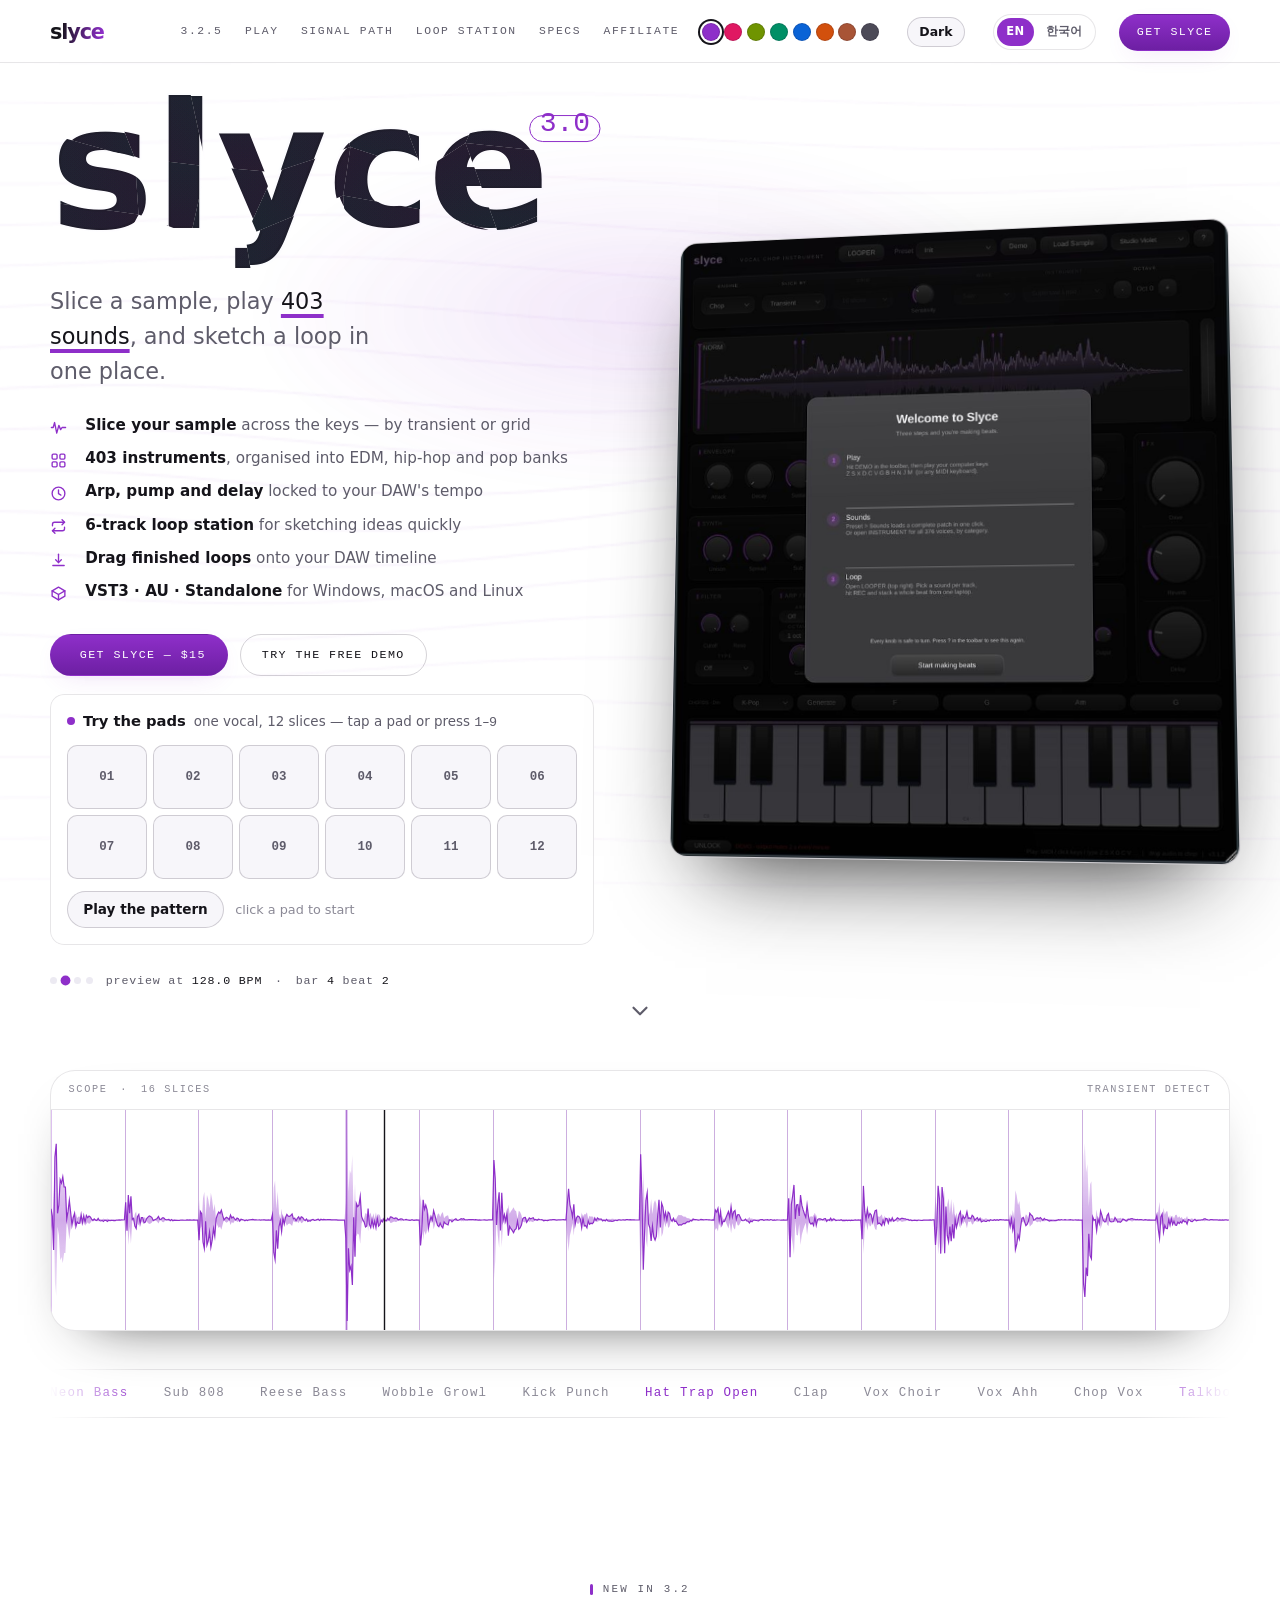
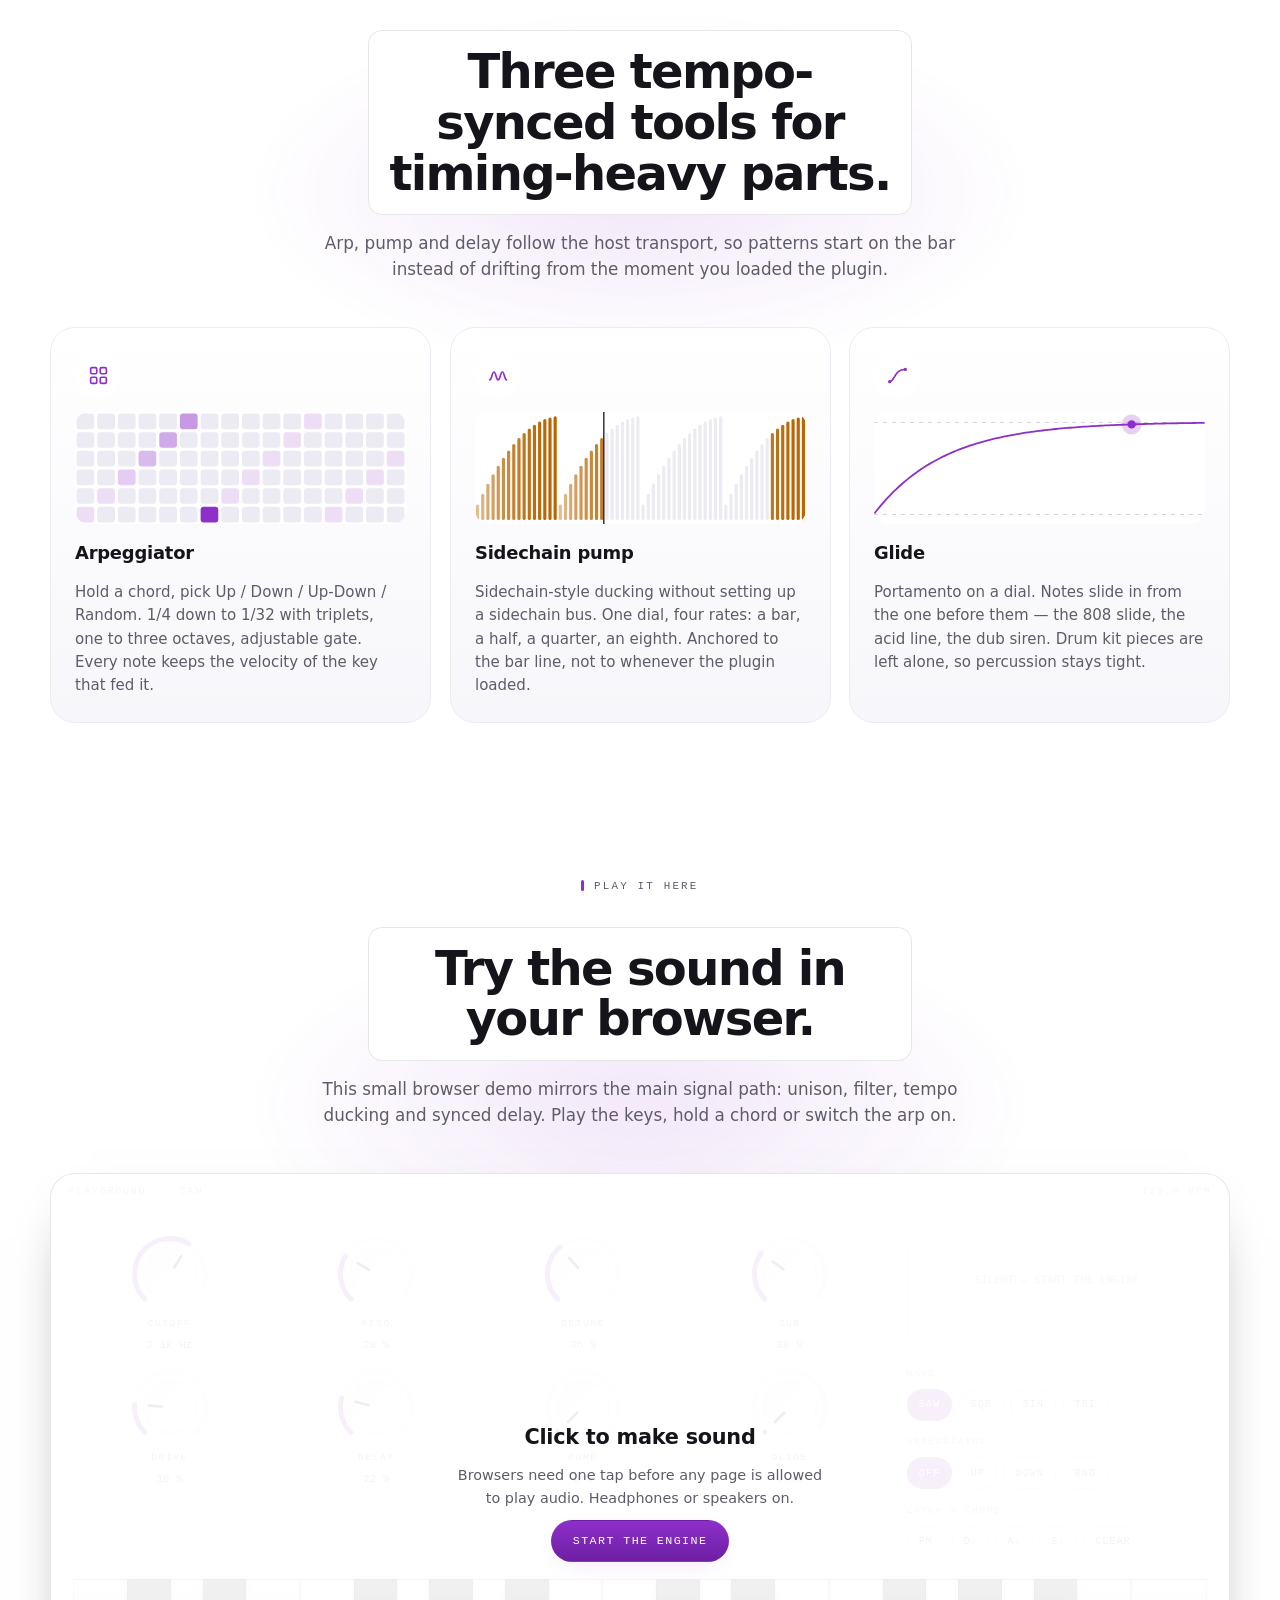
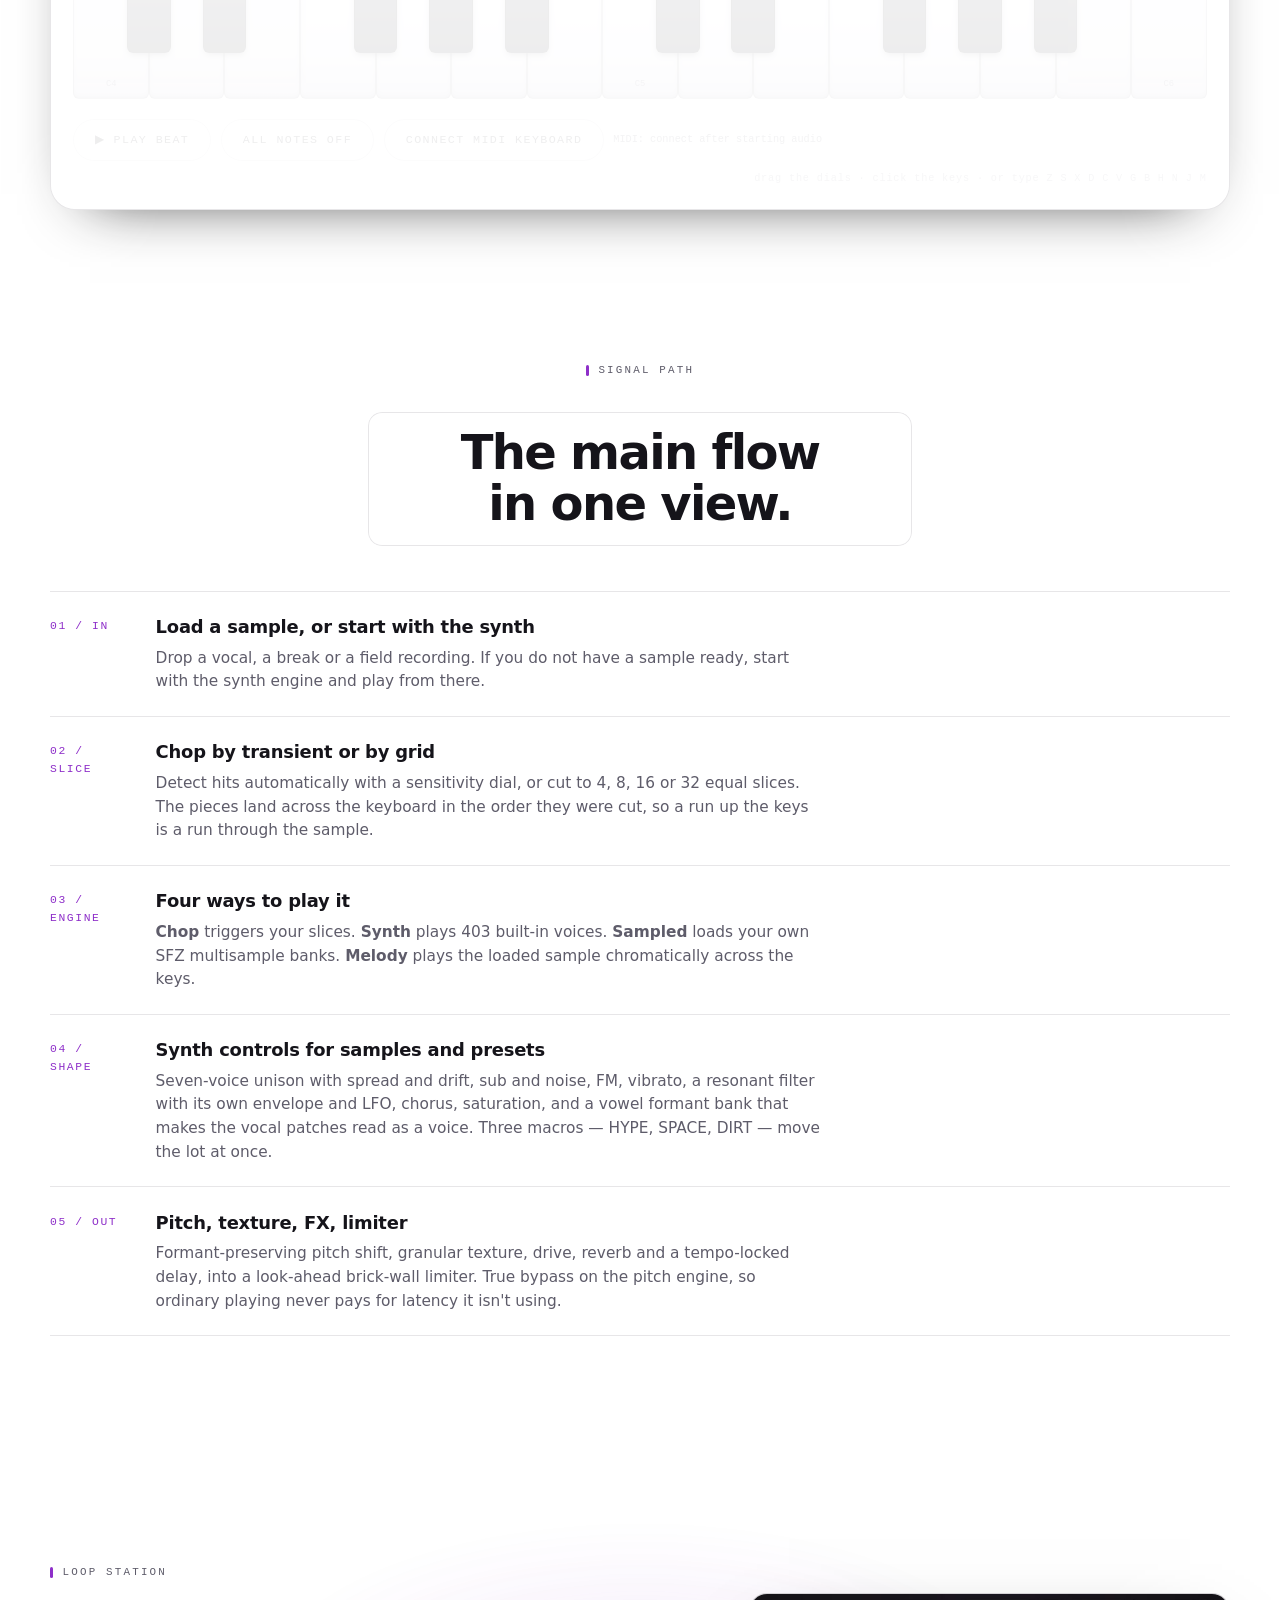
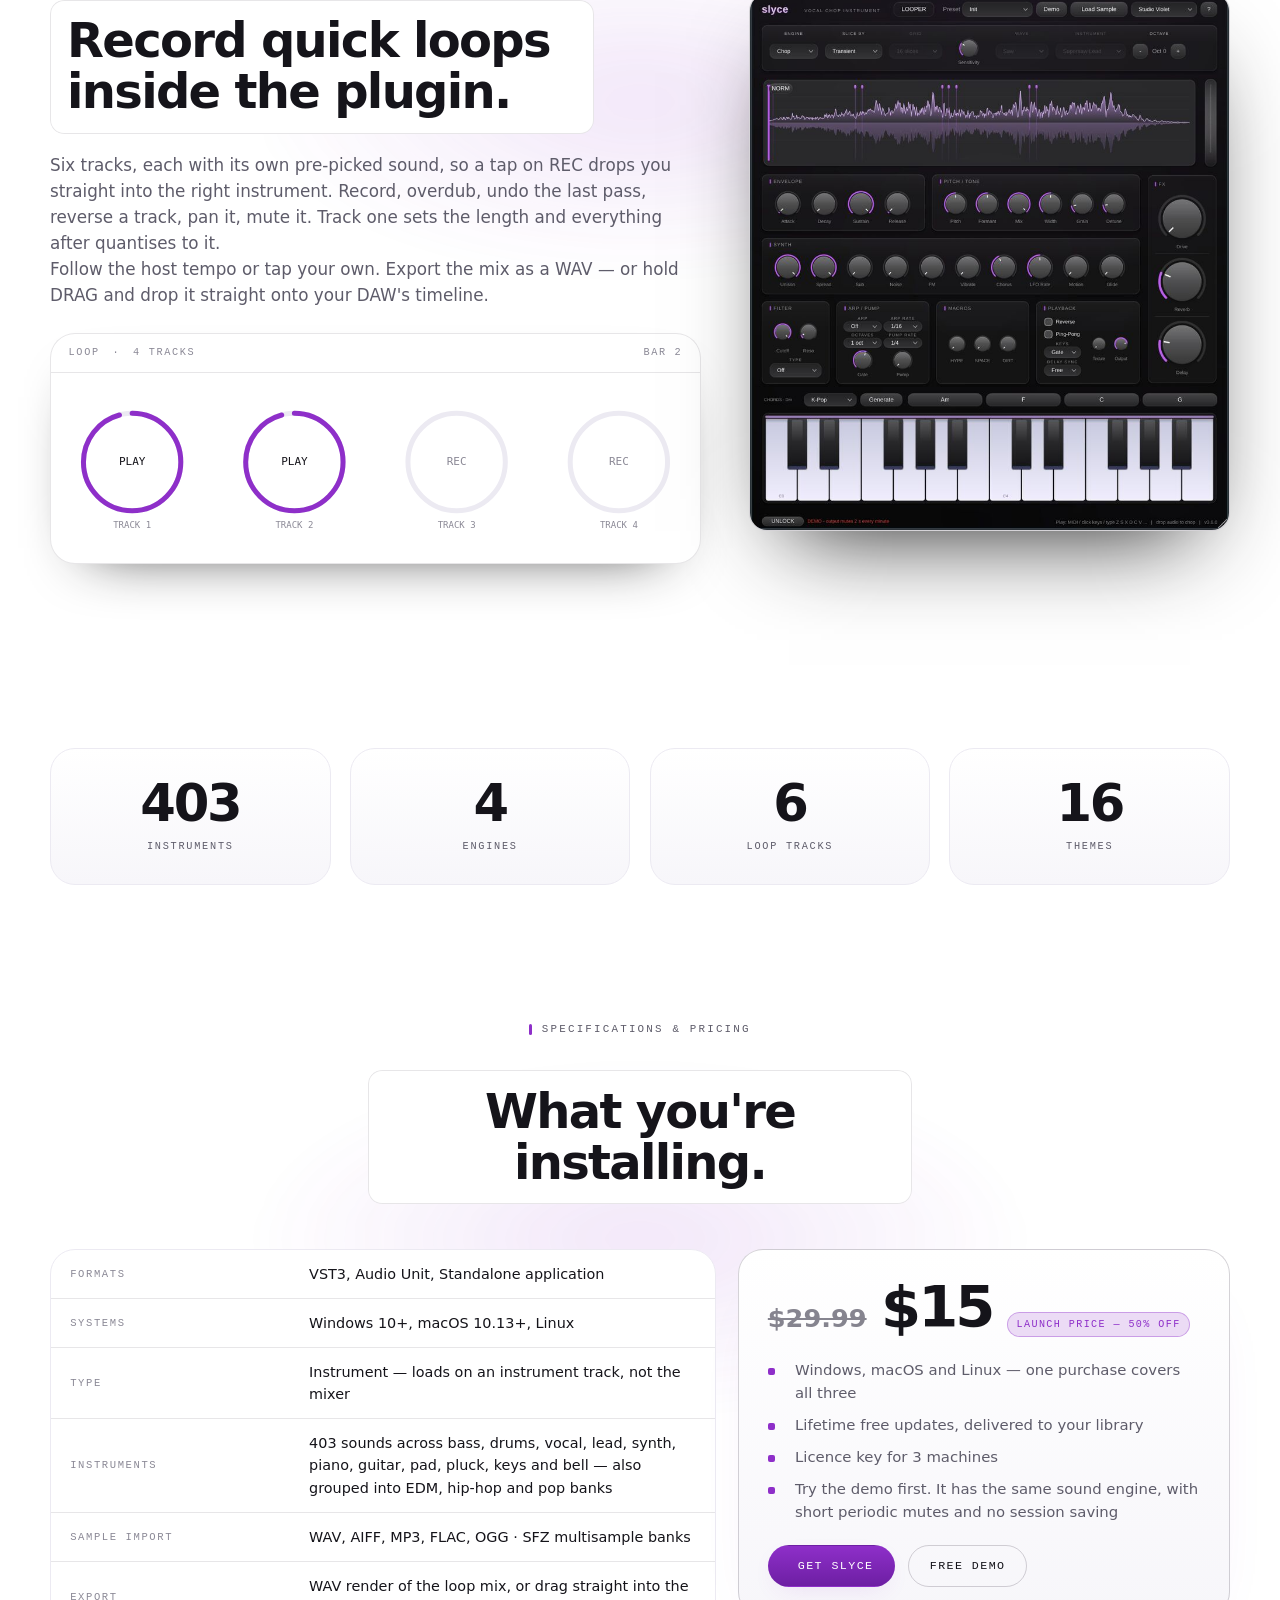
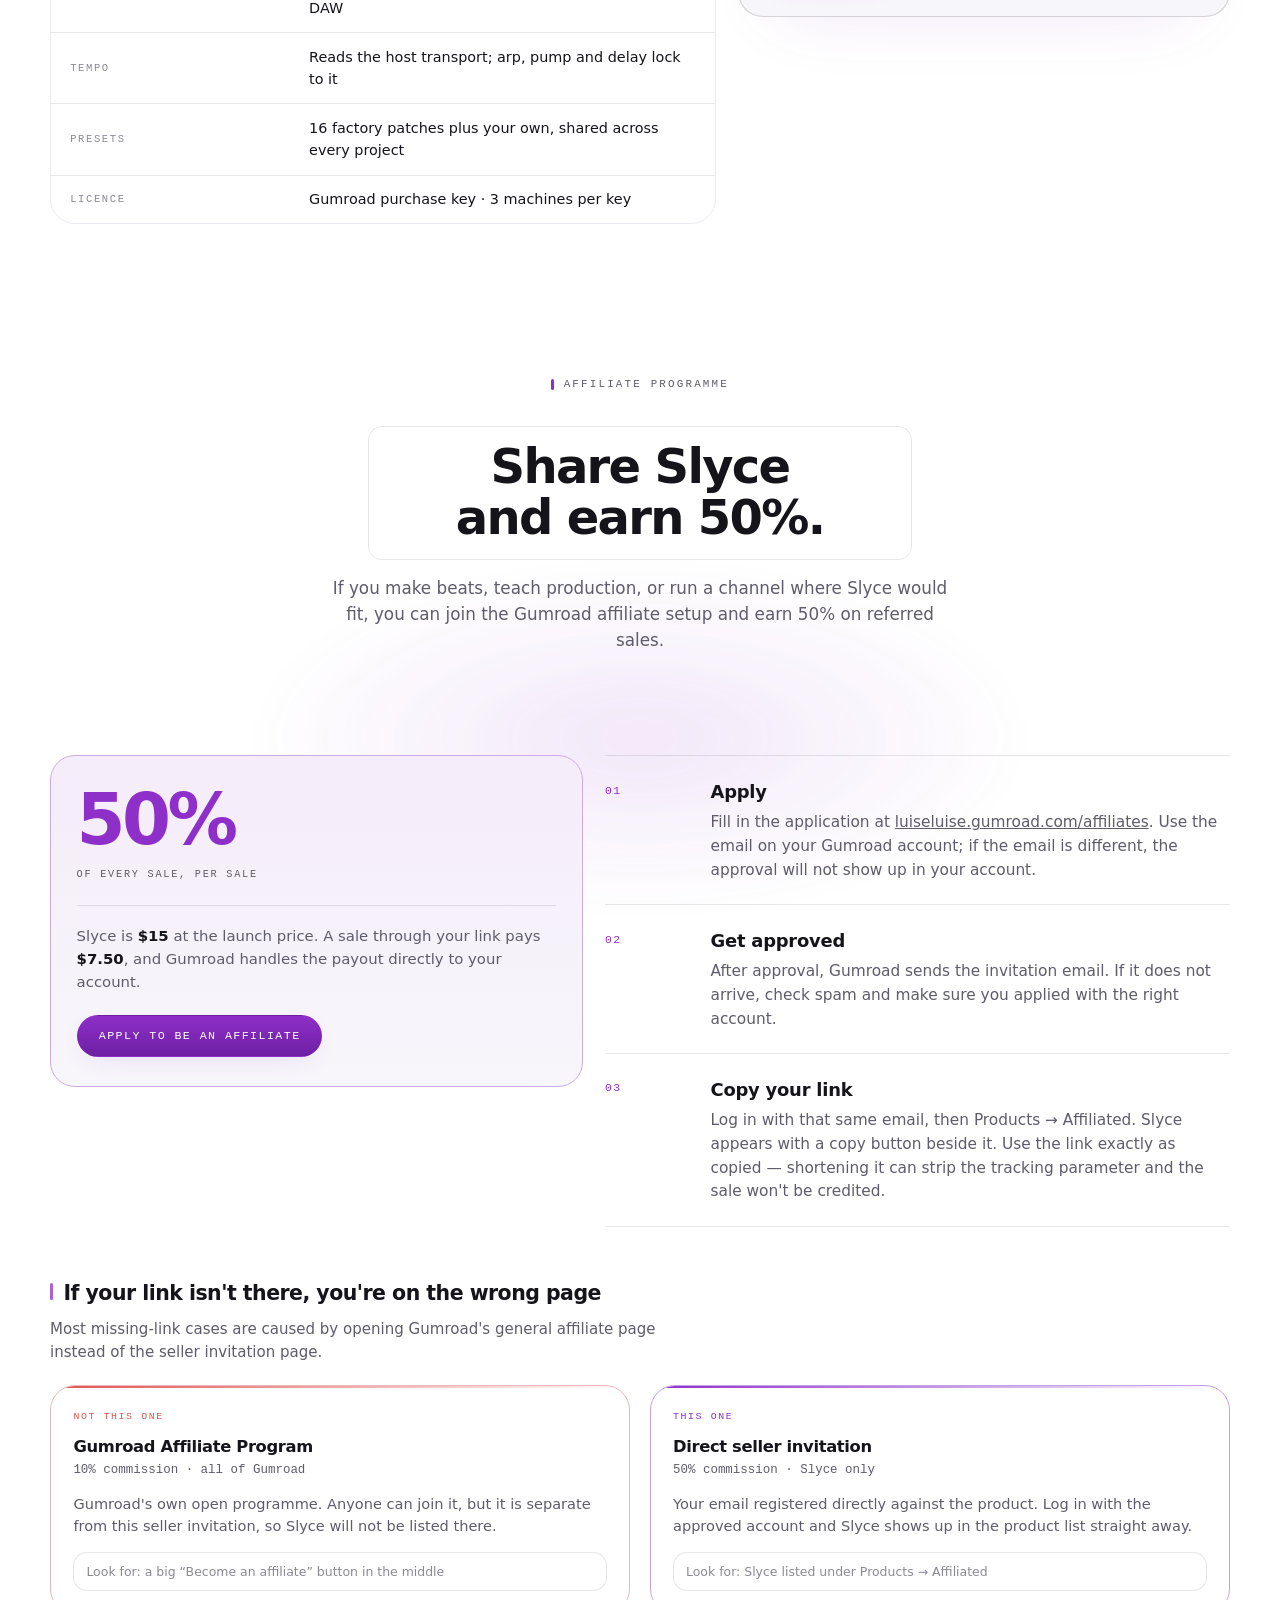
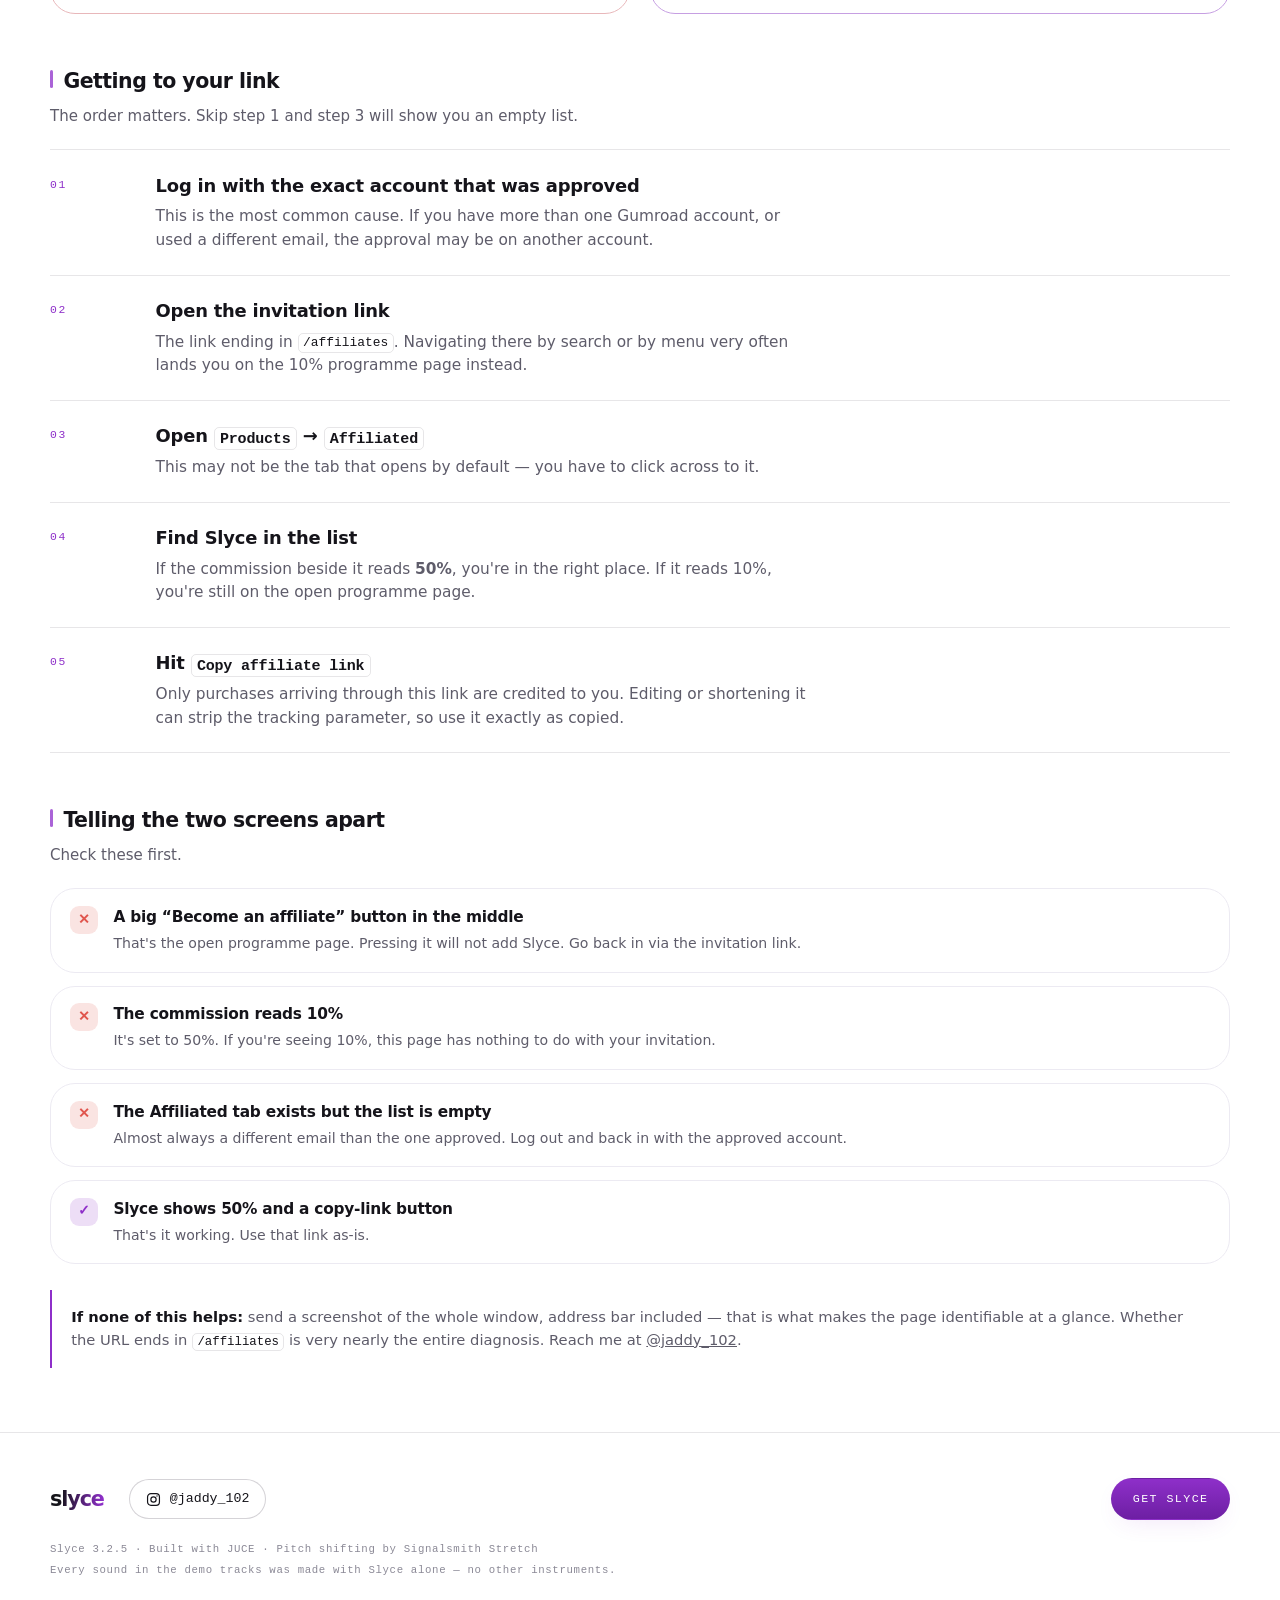
==== commit bcea9e8a: "copy: humanize website messaging" ====
--- a/web/index.html
+++ b/web/index.html
@@ -3,17 +3,17 @@
 <head>
 <meta charset="utf-8">
 <meta name="viewport" content="width=device-width, initial-scale=1, viewport-fit=cover">
-<title>Slyce 3.2.4 — vocal chop instrument</title>
-<meta name="description" content="Slyce 3.2.4 - a vocal chop instrument, a 403-voice synthesiser and a 6-track loop station in one plugin. VST3, AU and Standalone for Windows, macOS and Linux.">
+<title>Slyce 3.2.5 — vocal chop instrument</title>
+<meta name="description" content="Slyce 3.2.5 - a vocal chop instrument, a 403-voice synthesiser and a 6-track loop station in one plugin. VST3, AU and Standalone for Windows, macOS and Linux.">
 <meta name="theme-color" content="#0d0d10" media="(prefers-color-scheme: dark)">
 <meta name="theme-color" content="#f6f3ef" media="(prefers-color-scheme: light)">
 
 <meta property="og:type" content="website">
-<meta property="og:title" content="Slyce 3.2.4 — vocal chop instrument">
-<meta property="og:description" content="Slyce 3.2.4 - a vocal chop instrument, a 403-voice synthesiser and a 6-track loop station in one plugin. VST3, AU and Standalone for Windows, macOS and Linux.">
+<meta property="og:title" content="Slyce 3.2.5 — vocal chop instrument">
+<meta property="og:description" content="Slyce 3.2.5 - a vocal chop instrument, a 403-voice synthesiser and a 6-track loop station in one plugin. VST3, AU and Standalone for Windows, macOS and Linux.">
 <meta name="twitter:card" content="summary_large_image">
-<meta name="twitter:title" content="Slyce 3.2.4 — vocal chop instrument">
-<meta name="twitter:description" content="Slyce 3.2.4 - a vocal chop instrument, a 403-voice synthesiser and a 6-track loop station in one plugin. VST3, AU and Standalone for Windows, macOS and Linux.">
+<meta name="twitter:title" content="Slyce 3.2.5 — vocal chop instrument">
+<meta name="twitter:description" content="Slyce 3.2.5 - a vocal chop instrument, a 403-voice synthesiser and a 6-track loop station in one plugin. VST3, AU and Standalone for Windows, macOS and Linux.">
 
 <link rel="icon" href="data:image/svg+xml,%3Csvg xmlns='http://www.w3.org/2000/svg' viewBox='0 0 32 32'%3E%3Crect width='32' height='32' rx='7' fill='%230d0d10'/%3E%3Cg fill='%23bf5af2'%3E%3Crect x='7' y='17' width='3.4' height='9' rx='1.4'/%3E%3Crect x='14.3' y='11' width='3.4' height='15' rx='1.4'/%3E%3Crect x='21.6' y='6' width='3.4' height='20' rx='1.4'/%3E%3C/g%3E%3C/svg%3E">
 
@@ -34,7 +34,7 @@
 <body>
 <style>
 /* ============================================================
-   Slyce 3.2.4
+   Slyce 3.2.5
 
    Every animation on this page is a reading of one 128 BPM clock,
    because that is the claim the release actually makes.
@@ -757,7 +757,7 @@
   <div class="wrap nav-in">
     <span class="mark">slyce</span>
     <div class="nav-links">
-      <a href="#new">3.0</a><a href="#play" data-ko="연주">Play</a><a href="#path" data-ko="신호 흐름">Signal path</a>
+      <a href="#new">3.2.5</a><a href="#play" data-ko="연주">Play</a><a href="#path" data-ko="신호 흐름">Signal path</a>
       <a href="#loop" data-ko="루프 스테이션">Loop station</a><a href="#specs" data-ko="사양">Specs</a>
       <a href="#affiliate" data-ko="제휴">Affiliate</a>
     </div>
@@ -779,15 +779,15 @@
 
   <div class="wrap hero-grid">
     <div>
-      <canvas id="wordmark" aria-label="Slyce 3.2.4"></canvas>
-      <p class="hero-sub" data-ko="보컬을 자르고, &lt;u&gt;403가지 소리&lt;/u&gt;로 연주하고, 통째로 루프.">Chop a vocal. Play <u>403 sounds</u>. Loop the whole thing.</p>
+      <canvas id="wordmark" aria-label="Slyce 3.2.5"></canvas>
+      <p class="hero-sub" data-ko="샘플을 자르고, &lt;u&gt;403가지 소리&lt;/u&gt;로 연주하고, 루프까지 한곳에서 만들어보세요.">Slice a sample, play <u>403 sounds</u>, and sketch a loop in one place.</p>
 
       <ul class="feat-list">
-        <li><svg viewBox="0 0 24 24" fill="none" stroke="currentColor" stroke-width="1.9" stroke-linecap="round" stroke-linejoin="round" aria-hidden="true"><path d="M2 12h2.5l2-7 3 15 3-11 2.5 6 2-3H22"/></svg><span data-ko="&lt;b&gt;어떤 샘플이든 잘라서&lt;/b&gt; 건반 위에 — 트랜지언트 또는 그리드"><b>Chop any sample</b> across the keys — transients or grid</span></li>
-        <li><svg viewBox="0 0 24 24" fill="none" stroke="currentColor" stroke-width="1.9" stroke-linecap="round" stroke-linejoin="round" aria-hidden="true"><rect x="3" y="3" width="7" height="7" rx="1.6"/><rect x="14" y="3" width="7" height="7" rx="1.6"/><rect x="3" y="14" width="7" height="7" rx="1.6"/><rect x="14" y="14" width="7" height="7" rx="1.6"/></svg><span data-ko="&lt;b&gt;악기 403개&lt;/b&gt;, 장르별로 골라줍니다 — EDM · 힙합 · 팝"><b>403 instruments</b>, picked for you by genre — EDM, Hip-hop, Pop</span></li>
+        <li><svg viewBox="0 0 24 24" fill="none" stroke="currentColor" stroke-width="1.9" stroke-linecap="round" stroke-linejoin="round" aria-hidden="true"><path d="M2 12h2.5l2-7 3 15 3-11 2.5 6 2-3H22"/></svg><span data-ko="&lt;b&gt;샘플을 잘라서&lt;/b&gt; 건반 위에 올립니다 — 트랜지언트 또는 그리드"><b>Slice your sample</b> across the keys — by transient or grid</span></li>
+        <li><svg viewBox="0 0 24 24" fill="none" stroke="currentColor" stroke-width="1.9" stroke-linecap="round" stroke-linejoin="round" aria-hidden="true"><rect x="3" y="3" width="7" height="7" rx="1.6"/><rect x="14" y="3" width="7" height="7" rx="1.6"/><rect x="3" y="14" width="7" height="7" rx="1.6"/><rect x="14" y="14" width="7" height="7" rx="1.6"/></svg><span data-ko="&lt;b&gt;403개 악기&lt;/b&gt;를 EDM · 힙합 · 팝 뱅크로 정리"><b>403 instruments</b>, organised into EDM, hip-hop and pop banks</span></li>
         <li><svg viewBox="0 0 24 24" fill="none" stroke="currentColor" stroke-width="1.9" stroke-linecap="round" stroke-linejoin="round" aria-hidden="true"><circle cx="12" cy="12" r="9"/><path d="M12 7v5.2l3.4 2"/></svg><span data-ko="&lt;b&gt;아르페지오 · 펌프 · 딜레이&lt;/b&gt;가 DAW 템포에 물립니다"><b>Arp, pump and delay</b> locked to your DAW's tempo</span></li>
-        <li><svg viewBox="0 0 24 24" fill="none" stroke="currentColor" stroke-width="1.9" stroke-linecap="round" stroke-linejoin="round" aria-hidden="true"><path d="M17 2.5 20.5 6 17 9.5"/><path d="M3.5 11V9a3 3 0 0 1 3-3h14"/><path d="M7 21.5 3.5 18 7 14.5"/><path d="M20.5 13v2a3 3 0 0 1-3 3h-14"/></svg><span data-ko="&lt;b&gt;6트랙 루프 스테이션&lt;/b&gt; — 나가지 않고 비트를 완성"><b>6-track loop station</b> — build the beat without leaving</span></li>
-        <li><svg viewBox="0 0 24 24" fill="none" stroke="currentColor" stroke-width="1.9" stroke-linecap="round" stroke-linejoin="round" aria-hidden="true"><path d="M12 3v12"/><path d="M8 11l4 4 4-4"/><path d="M4 19h16"/></svg><span data-ko="&lt;b&gt;루프를 드래그해&lt;/b&gt; DAW 타임라인에 바로"><b>Drag the loop</b> straight onto your DAW timeline</span></li>
+        <li><svg viewBox="0 0 24 24" fill="none" stroke="currentColor" stroke-width="1.9" stroke-linecap="round" stroke-linejoin="round" aria-hidden="true"><path d="M17 2.5 20.5 6 17 9.5"/><path d="M3.5 11V9a3 3 0 0 1 3-3h14"/><path d="M7 21.5 3.5 18 7 14.5"/><path d="M20.5 13v2a3 3 0 0 1-3 3h-14"/></svg><span data-ko="&lt;b&gt;6트랙 루프 스테이션&lt;/b&gt;으로 아이디어를 빠르게 쌓기"><b>6-track loop station</b> for sketching ideas quickly</span></li>
+        <li><svg viewBox="0 0 24 24" fill="none" stroke="currentColor" stroke-width="1.9" stroke-linecap="round" stroke-linejoin="round" aria-hidden="true"><path d="M12 3v12"/><path d="M8 11l4 4 4-4"/><path d="M4 19h16"/></svg><span data-ko="&lt;b&gt;완성한 루프를&lt;/b&gt; DAW 타임라인으로 드래그"><b>Drag finished loops</b> onto your DAW timeline</span></li>
         <li><svg viewBox="0 0 24 24" fill="none" stroke="currentColor" stroke-width="1.9" stroke-linecap="round" stroke-linejoin="round" aria-hidden="true"><path d="M21 8.2 12 3 3 8.2v7.6L12 21l9-5.2z"/><path d="M3 8.2 12 13.4l9-5.2"/><path d="M12 13.4V21"/></svg><span data-ko="&lt;b&gt;VST3 · AU · 스탠드얼론&lt;/b&gt; — Windows · macOS · Linux"><b>VST3 · AU · Standalone</b> for Windows, macOS and Linux</span></li>
       </ul>
 
@@ -804,7 +804,7 @@
       <div class="chop" id="chop">
         <div class="chop-head">
           <span class="hear-dot" aria-hidden="true"></span>
-          <b data-ko="직접 잘라보세요">Chop it yourself</b>
+          <b data-ko="직접 눌러보세요">Try the pads</b>
           <span class="hear-sub" data-ko="보컬 하나, 슬라이스 12개 &amp;mdash; 패드를 누르거나 &lt;kbd&gt;1&lt;/kbd&gt;&amp;ndash;&lt;kbd&gt;9&lt;/kbd&gt;">one vocal, 12 slices &mdash; tap a pad or press <kbd>1</kbd>&ndash;<kbd>9</kbd></span>
         </div>
         <div class="pads" id="pads" role="group" aria-label="Vocal slice pads"></div>
@@ -816,7 +816,7 @@
 
       <p class="clock">
         <span class="beat-dots" id="beats" aria-hidden="true"><i></i><i></i><i></i><i></i></span>
-        <span data-ko="이 페이지는 &lt;b&gt;128.0&amp;nbsp;BPM&lt;/b&gt;으로 돌아갑니다">this page runs at <b>128.0&nbsp;BPM</b></span><span>·</span>
+          <span data-ko="미리듣기는 &lt;b&gt;128.0&amp;nbsp;BPM&lt;/b&gt; 기준입니다">preview at <b>128.0&nbsp;BPM</b></span><span>·</span>
         <span>bar <b id="barno">1</b> beat <b id="beatno">1</b></span>
       </p>
     </div>
@@ -851,11 +851,11 @@
   <div class="blob"></div>
   <div class="wrap">
     <div class="sec-head">
-      <span class="mono-label rise" data-ko="3.0 새 기능">New in 3.0</span>
-      <h2 class="chop" data-ko="템포에 물리는 엔진 세 가지.">Three engines that lock to your tempo.</h2>
-      <p class="lede rise" style="--d:120ms" data-ko="&quot;대충 박자에 맞게&quot;가 아닙니다. 호스트 트랜스포트에서 위상을 그대로 가져오기 때문에, 재생을 언제 누르든 패턴의 첫 스텝이 마디의 첫 박입니다.">
-        Not "roughly in time". They take their phase from the transport, so the
-        first step of the pattern is the first beat of your bar — whenever you hit play.
+      <span class="mono-label rise" data-ko="3.2 새 기능">New in 3.2</span>
+      <h2 class="chop" data-ko="타이밍이 중요한 파트를 위한 세 가지 도구.">Three tempo-synced tools for timing-heavy parts.</h2>
+      <p class="lede rise" style="--d:120ms" data-ko="아르페지오, 펌프, 딜레이가 호스트 트랜스포트를 따라갑니다. 플러그인을 켠 순간이 아니라 마디 기준으로 움직이도록 만들었습니다.">
+        Arp, pump and delay follow the host transport, so patterns start on the bar
+        instead of drifting from the moment you loaded the plugin.
       </p>
     </div>
 
@@ -872,7 +872,7 @@
         <div class="icon"><svg viewBox="0 0 24 24" fill="none" stroke="currentColor" stroke-width="1.9" stroke-linecap="round" stroke-linejoin="round" aria-hidden="true"><path d="M2 17c2.4 0 2.4-9 4.8-9s2.4 9 4.8 9 2.4-9 4.8-9S18.8 17 21.2 17"/></svg></div>
         <canvas class="mini" id="pumpCanvas" height="112" aria-label="Sidechain pump envelope ducking on every beat"></canvas>
         <h3 data-ko="사이드체인 펌프">Sidechain pump</h3>
-        <p data-ko="댄스 음악이 기대고 있는 그 덕킹을, 라우팅 없이. 노브 하나에 4가지 속도 — 한 마디, 1/2, 1/4, 1/8. 플러그인을 켠 시점이 아니라 마디선에 고정됩니다.">The duck every dance record is built on, with nothing to route. One dial,
+        <p data-ko="사이드체인 버스를 따로 만들지 않아도 덕킹을 걸 수 있습니다. 노브 하나에 4가지 속도 — 한 마디, 1/2, 1/4, 1/8. 플러그인을 켠 시점이 아니라 마디선에 고정됩니다.">Sidechain-style ducking without setting up a sidechain bus. One dial,
            four rates: a bar, a half, a quarter, an eighth. Anchored to the bar line,
            not to whenever the plugin loaded.</p>
       </article>
@@ -880,9 +880,9 @@
         <div class="icon"><svg viewBox="0 0 24 24" fill="none" stroke="currentColor" stroke-width="1.9" stroke-linecap="round" stroke-linejoin="round" aria-hidden="true"><path d="M3 19C9 19 8 5 21 5"/><circle cx="21" cy="5" r="1.8" fill="currentColor" stroke="none"/><circle cx="3" cy="19" r="1.8" fill="currentColor" stroke="none"/></svg></div>
         <canvas class="mini" id="glideCanvas" height="112" aria-label="Portamento pitch curve sliding between two notes"></canvas>
         <h3 data-ko="글라이드">Glide</h3>
-        <p data-ko="포르타멘토를 노브 하나로. 앞 음에서 미끄러져 들어옵니다 — 808 슬라이드, 애시드 라인, 덥 사이렌. 드럼 킷 조각은 건드리지 않습니다. 드럼끼리 미끄러지는 건 아무도 원하지 않으니까요.">Portamento on a dial. Notes slide in from the one before them — the 808
+        <p data-ko="포르타멘토를 노브 하나로 조절합니다. 앞 음에서 미끄러져 들어옵니다 — 808 슬라이드, 애시드 라인, 덥 사이렌. 드럼 킷 조각은 건드리지 않습니다.">Portamento on a dial. Notes slide in from the one before them — the 808
            slide, the acid line, the dub siren. Drum kit pieces are left alone,
-           because sliding between drums is never what you meant.</p>
+           so percussion stays tight.</p>
       </article>
     </div>
   </div>
@@ -894,11 +894,10 @@
   <div class="wrap">
     <div class="sec-head">
       <span class="mono-label rise" data-ko="여기서 연주해보세요">Play it here</span>
-      <h2 class="chop" data-ko="노브를 돌리면 소리가 납니다.">Turn the dials. It makes noise.</h2>
-      <p class="lede rise" style="--d:120ms" data-ko="브라우저 크기로 줄인 엔진 맛보기 — 디튠된 유니즌 뱅크가 레조넌트 필터로, 템포에 물린 덕킹과 싱크된 딜레이까지. 플러그인과 같은 구조, 같은 노브입니다. 건반을 누르고, 코드를 잡고, 아르페지오를 켜보세요.">
-        A browser-sized taste of the engine — a detuned unison bank into a
-        resonant filter, a tempo-locked duck, a synced delay. Same architecture
-        as the plugin, same dials. Play the keys, hold a chord and switch the arp on.
+      <h2 class="chop" data-ko="브라우저에서 바로 들어보세요.">Try the sound in your browser.</h2>
+      <p class="lede rise" style="--d:120ms" data-ko="이 작은 브라우저 데모는 유니즌, 필터, 템포 덕킹, 싱크 딜레이 같은 주요 흐름을 보여줍니다. 건반을 누르고, 코드를 잡고, 아르페지오를 켜보세요.">
+        This small browser demo mirrors the main signal path: unison, filter,
+        tempo ducking and synced delay. Play the keys, hold a chord or switch the arp on.
       </p>
     </div>
 
@@ -973,13 +972,13 @@
   <div class="wrap">
     <div class="sec-head">
       <span class="mono-label rise" data-ko="신호 흐름">Signal path</span>
-      <h2 class="chop" data-ko="창 하나에, 처음부터 끝까지.">One window, front to back.</h2>
+      <h2 class="chop" data-ko="주요 흐름을 한 화면에서 봅니다.">The main flow in one view.</h2>
     </div>
     <div>
       <div class="link rise" style="--d:0ms"><div class="n" data-ko="01 / 입력">01 / IN</div>
-        <div><h3 data-ko="무엇이든 넣거나, 아무것도 안 넣거나">Load anything, or load nothing</h3>
-        <p data-ko="보컬, 드럼 브레이크, 현장 녹음 — 뭐든 드롭하세요. 아니면 그냥 건너뛰고 신스를 연주해도 됩니다. 건반은 어느 쪽이든 소리를 냅니다.">Drop a vocal, a break, a field recording. Or skip it and play the synth —
-           the keys are never silent, even on a fresh instance.</p></div></div>
+        <div><h3 data-ko="샘플을 불러오거나, 신스부터 시작하세요">Load a sample, or start with the synth</h3>
+        <p data-ko="보컬, 드럼 브레이크, 현장 녹음을 드롭하세요. 샘플이 없어도 신스 엔진으로 바로 연주할 수 있습니다.">Drop a vocal, a break or a field recording. If you do not have a sample ready,
+           start with the synth engine and play from there.</p></div></div>
       <div class="link rise" style="--d:70ms"><div class="n" data-ko="02 / 슬라이스">02 / SLICE</div>
         <div><h3 data-ko="트랜지언트로 자르거나, 그리드로 자르거나">Chop by transient or by grid</h3>
         <p data-ko="감도 노브로 타점을 자동 검출하거나, 4 · 8 · 16 · 32 등분으로 자르세요. 잘린 조각들은 건반에 하나씩 올라갑니다.">Detect hits automatically with a sensitivity dial, or cut to 4, 8, 16 or 32
@@ -989,11 +988,10 @@
         <div><h3 data-ko="연주하는 네 가지 방법">Four ways to play it</h3>
         <p data-ko="Chop은 슬라이스를 트리거합니다. Synth는 내장 음색 403개를 연주합니다. Sampled는 본인의 SFZ 멀티샘플 뱅크를 불러옵니다. Melody는 로드한 샘플을 음정으로 연주합니다."><b>Chop</b> triggers your slices. <b>Synth</b> plays 403 built-in voices.
            <b>Sampled</b> loads your own SFZ multisample banks. <b>Melody</b> plays the
-           loaded sample chromatically across the keys. Switch mid-performance;
-           nothing clicks.</p></div></div>
+           loaded sample chromatically across the keys.</p></div></div>
       <div class="link rise" style="--d:210ms"><div class="n" data-ko="04 / 셰이핑">04 / SHAPE</div>
-        <div><h3 data-ko="밑에는 진짜 신스가 있습니다">A real synth underneath</h3>
-        <p data-ko="스프레드와 드리프트가 들어간 7보이스 유니즌, 서브와 노이즈, FM, 비브라토, 레조넌트 필터와 ADSR — 슬라이스에도, 신스 음색에도 똑같이 걸립니다.">Seven-voice unison with spread and drift, sub and noise, FM, vibrato, a
+        <div><h3 data-ko="샘플과 프리셋에 함께 쓰는 신스 컨트롤">Synth controls for samples and presets</h3>
+        <p data-ko="스프레드와 드리프트가 들어간 7보이스 유니즌, 서브와 노이즈, FM, 비브라토, 레조넌트 필터와 ADSR — 슬라이스에도, 신스 음색에도 같이 걸립니다.">Seven-voice unison with spread and drift, sub and noise, FM, vibrato, a
            resonant filter with its own envelope and LFO, chorus, saturation, and a
            vowel formant bank that makes the vocal patches read as a voice. Three
            macros — HYPE, SPACE, DIRT — move the lot at once.</p></div></div>
@@ -1013,8 +1011,8 @@
   <div class="wrap split" style="align-items:center; gap:3rem;">
     <div>
       <span class="mono-label rise" data-ko="루프 스테이션">Loop station</span>
-      <h2 class="chop" style="margin:.9rem 0 1.1rem;" data-ko="플러그인을 나가지 않고 비트 전체를 만듭니다.">Build the whole beat without leaving the plugin.</h2>
-      <p class="lede rise" style="--d:100ms" data-ko="6개 트랙 각각에 어울리는 음색이 미리 잡혀 있어서, REC를 누르면 바로 연주로 들어갑니다. 음색을 고르는 데 시간을 쓰지 않아도 됩니다.">
+      <h2 class="chop" style="margin:.9rem 0 1.1rem;" data-ko="플러그인 안에서 빠르게 루프를 녹음하세요.">Record quick loops inside the plugin.</h2>
+      <p class="lede rise" style="--d:100ms" data-ko="6개 트랙 각각에 어울리는 음색이 미리 잡혀 있어서, REC를 누르면 바로 연주로 들어갈 수 있습니다.">
         Six tracks, each with its own pre-picked sound, so a tap on REC drops you
         straight into the right instrument. Record, overdub, undo the last pass,
         reverse a track, pan it, mute it. Track one sets the length and everything
@@ -1063,13 +1061,13 @@
           &lt;tr&gt;&lt;th&gt;포맷&lt;/th&gt;&lt;td&gt;VST3, Audio Unit, 스탠드얼론 애플리케이션&lt;/td&gt;&lt;/tr&gt;
           &lt;tr&gt;&lt;th&gt;지원 OS&lt;/th&gt;&lt;td&gt;Windows 10 이상, macOS 10.13 이상, Linux&lt;/td&gt;&lt;/tr&gt;
           &lt;tr&gt;&lt;th&gt;종류&lt;/th&gt;&lt;td&gt;악기 — 믹서가 아니라 악기 트랙에 올립니다&lt;/td&gt;&lt;/tr&gt;
-          &lt;tr&gt;&lt;th&gt;내장 악기&lt;/th&gt;&lt;td&gt;베이스 · 드럼 · 보컬 · 리드 · 신스 · 피아노 · 기타 · 패드 · 플럭 · 키 · 벨에 걸쳐 403개. EDM(150) · 힙합(150) · 팝(100) 뱅크로도 정리되어 있고, 트랙에서 맡는 역할별로 묶여 있습니다&lt;/td&gt;&lt;/tr&gt;
+          &lt;tr&gt;&lt;th&gt;내장 사운드&lt;/th&gt;&lt;td&gt;베이스 · 드럼 · 보컬 · 리드 · 신스 · 피아노 · 기타 · 패드 · 플럭 · 키 · 벨을 포함한 403개. EDM · 힙합 · 팝 뱅크로도 정리되어 있습니다&lt;/td&gt;&lt;/tr&gt;
           &lt;tr&gt;&lt;th&gt;샘플 불러오기&lt;/th&gt;&lt;td&gt;WAV, AIFF, MP3, FLAC, OGG · SFZ 멀티샘플 뱅크&lt;/td&gt;&lt;/tr&gt;
         &lt;/tbody&gt;&lt;/table&gt;"><table><tbody>
           <tr><th>Formats</th><td>VST3, Audio Unit, Standalone application</td></tr>
           <tr><th>Systems</th><td>Windows 10+, macOS 10.13+, Linux</td></tr>
           <tr><th>Type</th><td>Instrument — loads on an instrument track, not the mixer</td></tr>
-          <tr><th>Instruments</th><td>403 across bass, drums, vocal, lead, synth, piano, guitar, pad, pluck, keys and bell — also indexed as EDM (150), Hip-hop (150) and Pop (100) banks, grouped by the role each fills in a track</td></tr>
+          <tr><th>Instruments</th><td>403 sounds across bass, drums, vocal, lead, synth, piano, guitar, pad, pluck, keys and bell — also grouped into EDM, hip-hop and pop banks</td></tr>
           <tr><th>Sample import</th><td>WAV, AIFF, MP3, FLAC, OGG · SFZ multisample banks</td></tr>
           <tr><th>Export</th><td>WAV render of the loop mix, or drag straight into the DAW</td></tr>
           <tr><th>Tempo</th><td>Reads the host transport; arp, pump and delay lock to it</td></tr>
@@ -1084,7 +1082,7 @@
           <li data-ko="Windows · macOS · Linux — 한 번 구매로 셋 다">Windows, macOS and Linux — one purchase covers all three</li>
           <li data-ko="평생 무료 업데이트, 라이브러리로 바로 전달">Lifetime free updates, delivered to your library</li>
           <li data-ko="기기 3대까지 쓸 수 있는 라이선스 키">Licence key for 3 machines</li>
-          <li data-ko="무료 데모 먼저 — 같은 플러그인입니다. 30초마다 2초 음소거되고, 세션은 저장되지 않습니다">Free demo first — same plugin. 2 s of silence every 30 s, and it does not save your session</li>
+          <li data-ko="데모로 먼저 써보세요. 같은 사운드 엔진이며, 주기적으로 짧게 음소거되고 세션 저장은 지원하지 않습니다">Try the demo first. It has the same sound engine, with short periodic mutes and no session saving</li>
         </ul>
         <div class="hero-cta" style="margin:0;">
           <a class="btn btn-primary magnet" href="https://luiseluise.gumroad.com/l/slyce" data-ko="구매하기"><svg viewBox="0 0 24 24" fill="none" stroke="currentColor" stroke-width="1.9" stroke-linecap="round" stroke-linejoin="round" aria-hidden="true"><path d="M12 3v11"/><path d="M7.5 10 12 14.5 16.5 10"/><path d="M4 19.5h16"/></svg> Get Slyce</a>
@@ -1195,8 +1193,8 @@
       </a>
       <a class="btn btn-primary magnet" href="https://luiseluise.gumroad.com/l/slyce" style="margin-left:auto;" data-ko="구매하기">Get Slyce</a>
     </div>
-    <p class="fine" data-ko="Slyce 3.2.4 · JUCE로 제작 · 피치 시프팅 Signalsmith Stretch&lt;br&gt;데모 트랙의 모든 소리는 Slyce만으로 만들었습니다 — 다른 악기는 쓰지 않았습니다.">
-      Slyce 3.2.4 · Built with JUCE · Pitch shifting by Signalsmith Stretch<br>
+    <p class="fine" data-ko="Slyce 3.2.5 · JUCE로 제작 · 피치 시프팅 Signalsmith Stretch&lt;br&gt;데모 트랙의 모든 소리는 Slyce만으로 만들었습니다 — 다른 악기는 쓰지 않았습니다.">
+      Slyce 3.2.5 · Built with JUCE · Pitch shifting by Signalsmith Stretch<br>
       Every sound in the demo tracks was made with Slyce alone — no other instruments.
     </p>
   </div>
@@ -2392,14 +2390,15 @@
   // the writing is meant to sound like people talking - and a Korean reader
   // getting English chatter over a Korean page reads as a half-finished
   // translation, which is worse than no chatter at all.
-  const LINES_EN = ["wait this is one plugin?","the 808 slide 🔥","arp locks to the grid perfectly",
-    "chopped my vocal in 10 seconds","403 sounds is insane","loop station is the whole point",
-    "drag straight into the DAW??","sidechain with no routing","$15 is a steal","the pump is so clean",
-    "made a whole beat on my laptop","formant knob is nasty","runs on my old machine fine"];
-  const LINES_KO = ["이거 플러그인 하나라고?","808 슬라이드 🔥","아르페지오가 그리드에 딱 물리네",
-    "보컬 10초 만에 다 잘랐음","소리 403개는 좀 미쳤다","루프 스테이션이 핵심이네",
-    "DAW로 바로 드래그된다고??","라우팅 없이 사이드체인","15달러면 거저다","펌프 진짜 깔끔하네",
-    "노트북으로 비트 하나 다 뽑음","포먼트 노브 미쳤다","구형 컴퓨터에서도 잘 돌아감"];
+  const LINES_EN = ["wait this is one plugin?","808 slides are in here","arp follows the grid",
+    "chopped a vocal and kept writing","403 sounds to start from","loop station is useful",
+    "dragged the loop into the DAW","sidechain feel with no routing","$15 is fair",
+    "the pump feels tight","sketched a beat on my laptop","formant knob does the job",
+    "runs on my old machine fine"];
+  const LINES_KO = ["이거 플러그인 하나라고?","808 슬라이드도 있네","아르페지오가 그리드에 맞네",
+    "보컬 자르고 바로 이어서 작업함","시작점으로 쓸 소리 403개","루프 스테이션 쓸만하네",
+    "루프를 DAW로 바로 드래그함","라우팅 없이 사이드체인 느낌","15달러면 괜찮다",
+    "펌프 타이밍 괜찮네","노트북으로 비트 스케치함","포먼트 노브가 유용함","구형 컴퓨터에서도 잘 돌아감"];
   const LINES = LINES_EN;
   const HUES = ["#bf5af2","#ff9f0a","#5ac8fa","#f2f2f7","#ff6482","#64d2a0"];
   let dmIdx = 0;
@@ -2736,27 +2735,27 @@
   const APPLY = "https://luiseluise.gumroad.com/affiliates";
   const T = {
     kicker: { en: "Affiliate programme", ko: "제휴 프로그램" },
-    h2: { en: "Want to sell it? Take half.", ko: "팔아보고 싶다면, 절반 가져가세요." },
+    h2: { en: "Share Slyce and earn 50%.", ko: "Slyce를 소개하고 50%를 받으세요." },
     lede: {
-      en: "If you make beats, teach production, or run a channel where Slyce would actually fit — put your name on it and keep 50% of every sale you bring in. No quota, no exclusivity, no minimum audience.",
-      ko: "비트를 만들거나, 작곡을 가르치거나, Slyce가 실제로 어울릴 채널을 운영한다면 — 본인 이름을 걸고 판매액의 50%를 가져가세요. 할당량도, 독점 조건도, 최소 구독자 수도 없습니다."
+      en: "If you make beats, teach production, or run a channel where Slyce would fit, you can join the Gumroad affiliate setup and earn 50% on referred sales.",
+      ko: "비트를 만들거나, 작곡을 가르치거나, Slyce가 어울릴 채널을 운영한다면 Gumroad 제휴로 추천 판매의 50%를 받을 수 있습니다."
     },
     cap: { en: "of every sale, per sale", ko: "판매 건당, 매 건마다" },
     math: {
-      en: "Slyce is <b>$15</b> at the launch price. Each copy sold through your link pays you <b>$7.50</b>, settled by Gumroad directly to your account — the money never passes through me, so there is nothing to chase.",
-      ko: "Slyce는 런치 가격 <b>$15</b>입니다. 내 링크로 팔린 한 카피당 <b>$7.50</b>가 들어오고, 정산은 Gumroad가 계정으로 직접 처리합니다. 판매자를 거치지 않으니 따로 받아낼 일이 없습니다."
+      en: "Slyce is <b>$15</b> at the launch price. A sale through your link pays <b>$7.50</b>, and Gumroad handles the payout directly to your account.",
+      ko: "Slyce는 런치 가격 <b>$15</b>입니다. 내 링크로 판매되면 <b>$7.50</b>가 적립되고, 정산은 Gumroad가 계정으로 직접 처리합니다."
     },
     cta: { en: "Apply to be an affiliate", ko: "제휴 신청하기" },
 
     j1t: { en: "Apply", ko: "신청" },
     j1p: {
-      en: 'Fill in the application at <a href="' + APPLY + '" rel="noopener">luiseluise.gumroad.com/affiliates</a>. Use the email on your Gumroad account — that email <b>is</b> the application. One character off and the approval binds to nothing.',
-      ko: '<a href="' + APPLY + '" rel="noopener">luiseluise.gumroad.com/affiliates</a> 에서 신청서를 작성하세요. 반드시 본인 Gumroad 계정의 이메일을 쓰셔야 합니다 — 그 이메일이 <b>곧</b> 신청서입니다. 한 글자만 달라도 승인이 아무 계정에도 연결되지 않습니다.'
+      en: 'Fill in the application at <a href="' + APPLY + '" rel="noopener">luiseluise.gumroad.com/affiliates</a>. Use the email on your Gumroad account; if the email is different, the approval will not show up in your account.',
+      ko: '<a href="' + APPLY + '" rel="noopener">luiseluise.gumroad.com/affiliates</a> 에서 신청서를 작성하세요. Gumroad 계정 이메일을 그대로 써야 하며, 이메일이 다르면 승인 내역이 계정에 표시되지 않습니다.'
     },
     j2t: { en: "Get approved", ko: "승인 받기" },
     j2p: {
-      en: "I approve you from the seller dashboard with Slyce attached at 50%. The invitation email comes from Gumroad, not from me — check spam if it doesn't land.",
-      ko: "판매자 대시보드에서 Slyce를 50%로 연결해 승인합니다. 초대 메일은 판매자가 아니라 Gumroad에서 발송되니, 안 오면 스팸함을 확인하세요."
+      en: "After approval, Gumroad sends the invitation email. If it does not arrive, check spam and make sure you applied with the right account.",
+      ko: "승인되면 Gumroad에서 초대 메일을 보냅니다. 메일이 오지 않으면 스팸함과 신청한 계정을 확인하세요."
     },
     j3t: { en: "Copy your link", ko: "링크 복사" },
     j3p: {
@@ -2766,18 +2765,18 @@
 
     s1h: { en: "If your link isn't there, you're on the wrong page", ko: "링크가 안 보인다면, 잘못된 페이지에 있는 것입니다" },
     s1sub: {
-      en: "Gumroad has two different screens both called “Affiliate”. Nearly every problem comes down to that one fact — the approval went through fine, you're just looking at the other screen.",
-      ko: "Gumroad에는 이름이 똑같은 “Affiliate” 화면이 두 개 있습니다. 거의 모든 문제가 이것 하나 때문입니다 — 승인은 정상적으로 됐고, 다른 쪽 화면을 보고 있을 뿐입니다."
+      en: "Most missing-link cases are caused by opening Gumroad's general affiliate page instead of the seller invitation page.",
+      ko: "링크가 안 보이는 경우는 대부분 Gumroad의 공용 제휴 페이지를 열어서 생깁니다. 판매자 초대 페이지와 다릅니다."
     },
     d1tag: { en: "Not this one", ko: "이쪽이 아님" },
     d1h:   { en: "Gumroad Affiliate Program", ko: "Gumroad Affiliate Program" },
     d1pct: { en: "10% commission · all of Gumroad", ko: "커미션 10% · Gumroad 전체 상품" },
     d1p: {
-      en: "Gumroad's own open programme. Anyone can join it, and it has <b>nothing to do with</b> this invitation. Slyce will never appear here.",
-      ko: "Gumroad가 운영하는 공용 프로그램입니다. 누구나 신청할 수 있고, 이 초대와는 <b>아무 관계가 없습니다.</b> 여기서는 Slyce가 절대 보이지 않습니다."
+      en: "Gumroad's own open programme. Anyone can join it, but it is separate from this seller invitation, so Slyce will not be listed there.",
+      ko: "Gumroad가 운영하는 공용 프로그램입니다. 누구나 신청할 수 있지만 이 판매자 초대와는 별개라서, 여기에는 Slyce가 표시되지 않습니다."
     },
-    d1path: { en: "Tell-tale: a big “Become an affiliate” button in the middle",
-              ko: "구분법: 화면 가운데 “Become an affiliate” 버튼만 크게 보임" },
+    d1path: { en: "Look for: a big “Become an affiliate” button in the middle",
+              ko: "확인: 화면 가운데 “Become an affiliate” 버튼만 크게 보임" },
     d2tag: { en: "This one", ko: "이쪽이 맞음" },
     d2h:   { en: "Direct seller invitation", ko: "판매자 직접 초대" },
     d2pct: { en: "50% commission · Slyce only", ko: "커미션 50% · Slyce 전용" },
@@ -2785,16 +2784,16 @@
       en: "Your email registered directly against the product. Log in with the approved account and Slyce shows up in the product list straight away.",
       ko: "판매자가 이메일을 상품에 직접 등록한 초대입니다. 승인된 계정으로 로그인하면 상품 목록에 Slyce가 바로 나타납니다."
     },
-    d2path: { en: "Tell-tale: Slyce listed under Products → Affiliated",
-              ko: "구분법: Products → Affiliated 탭에 Slyce가 있음" },
+    d2path: { en: "Look for: Slyce listed under Products → Affiliated",
+              ko: "확인: Products → Affiliated 탭에 Slyce가 있음" },
 
     s2h: { en: "Getting to your link", ko: "링크까지 가는 순서" },
     s2sub: { en: "The order matters. Skip step 1 and step 3 will show you an empty list.",
              ko: "순서가 중요합니다. 특히 1번을 건너뛰면 3번에서 빈 목록이 나옵니다." },
     p1t: { en: "Log in with the exact account that was approved", ko: "승인된 그 이메일 계정으로 로그인" },
     p1d: {
-      en: "The most common cause by far. If you have more than one Gumroad account, or the email you bought with differs from the one you applied with, the approval exists but nothing appears on screen.",
-      ko: "가장 흔한 원인입니다. Gumroad 계정이 여러 개거나, 구매할 때 쓴 이메일과 신청할 때 쓴 이메일이 다르면 승인은 되어 있어도 화면에는 아무것도 안 뜹니다."
+      en: "This is the most common cause. If you have more than one Gumroad account, or used a different email, the approval may be on another account.",
+      ko: "가장 흔한 원인입니다. Gumroad 계정이 여러 개이거나 다른 이메일을 썼다면 승인 내역이 다른 계정에 있을 수 있습니다."
     },
     p2t: { en: "Open the invitation link", ko: "초대 링크로 직접 접속" },
     p2d: {
@@ -2817,8 +2816,8 @@
     },
 
     s3h: { en: "Telling the two screens apart", ko: "지금 보는 화면 구분하기" },
-    s3sub: { en: "Check these before sending a screenshot — most cases resolve right here.",
-             ko: "스크린샷을 보내기 전에 이것부터 대조해 보면 대부분 바로 해결됩니다." },
+    s3sub: { en: "Check these first.",
+             ko: "먼저 아래 항목부터 확인하세요." },
     t1b: { en: "A big “Become an affiliate” button in the middle", ko: "화면 가운데 “Become an affiliate” 버튼이 크게 있다" },
     t1p: { en: "That's the open programme page. Pressing it will not add Slyce. Go back in via the invitation link.",
            ko: "공용 프로그램 페이지입니다. 이 버튼을 눌러도 Slyce는 추가되지 않습니다. 초대 링크로 다시 들어가세요." },
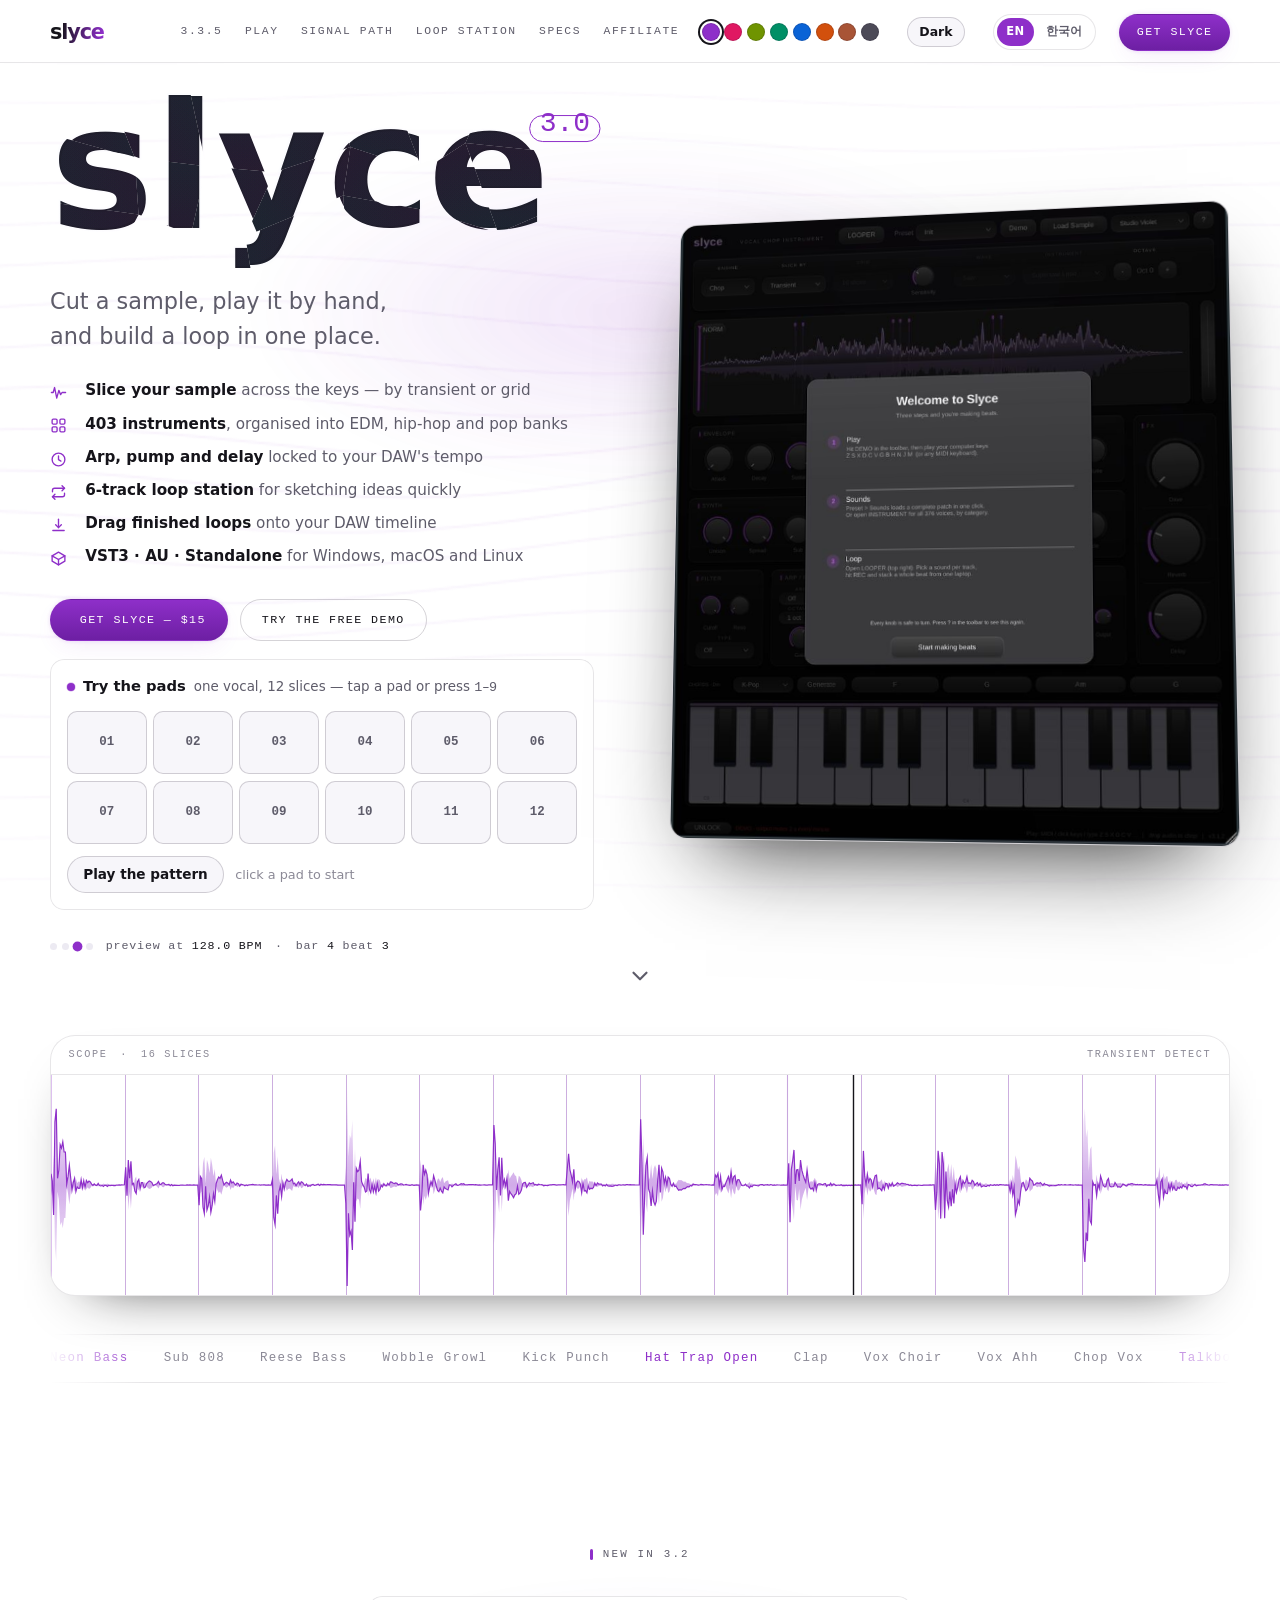
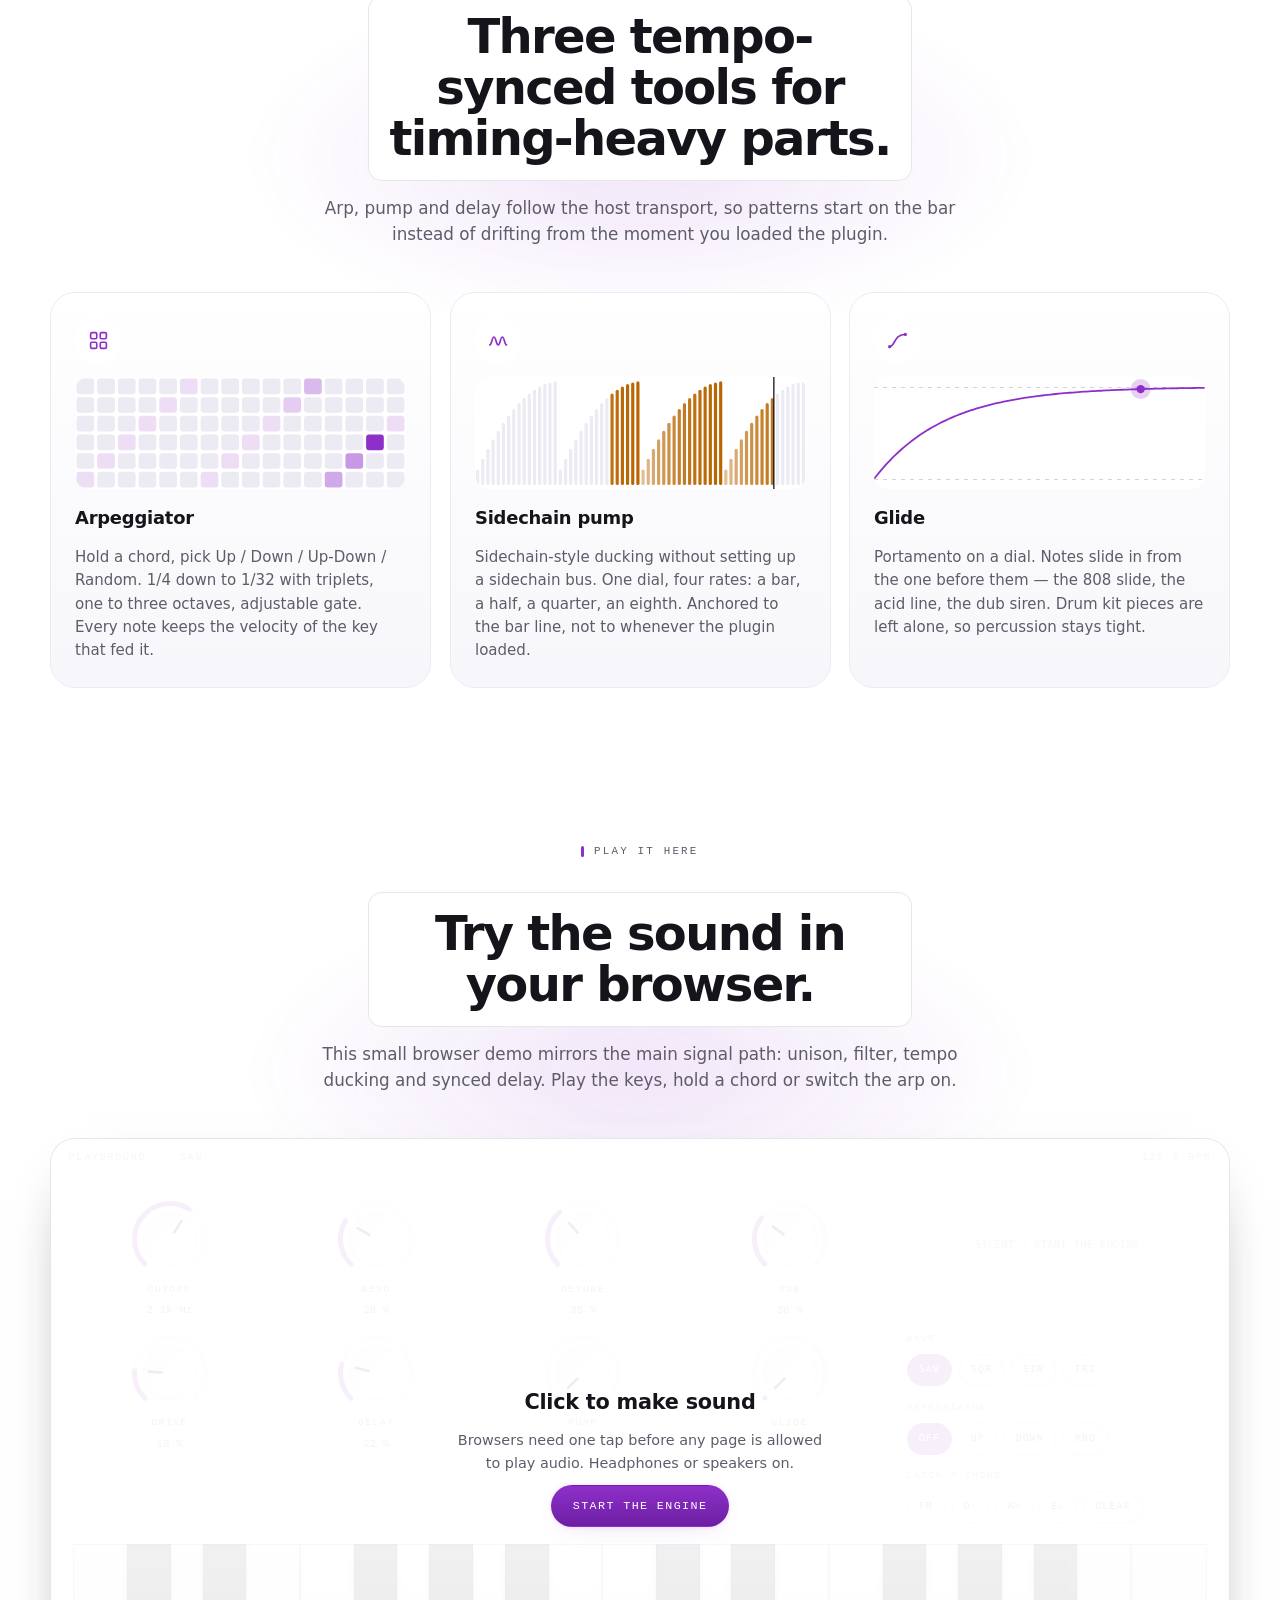
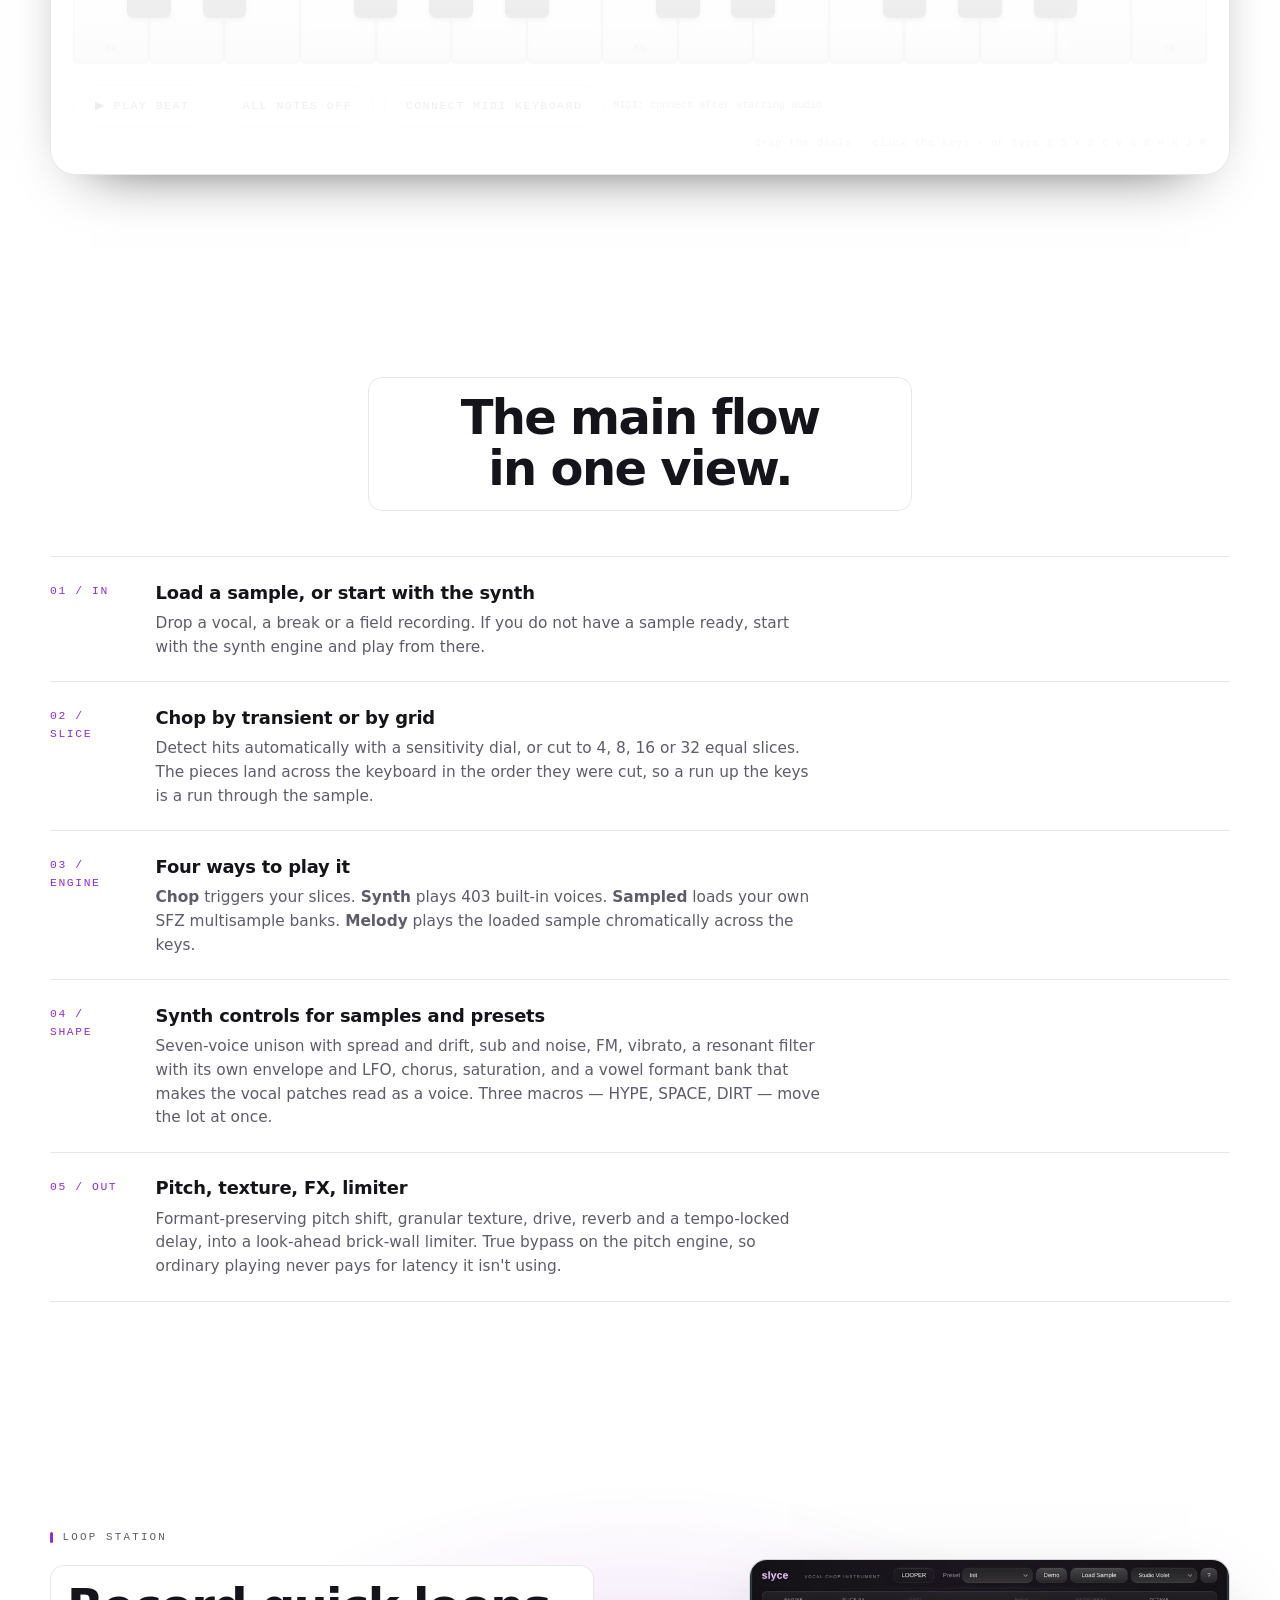
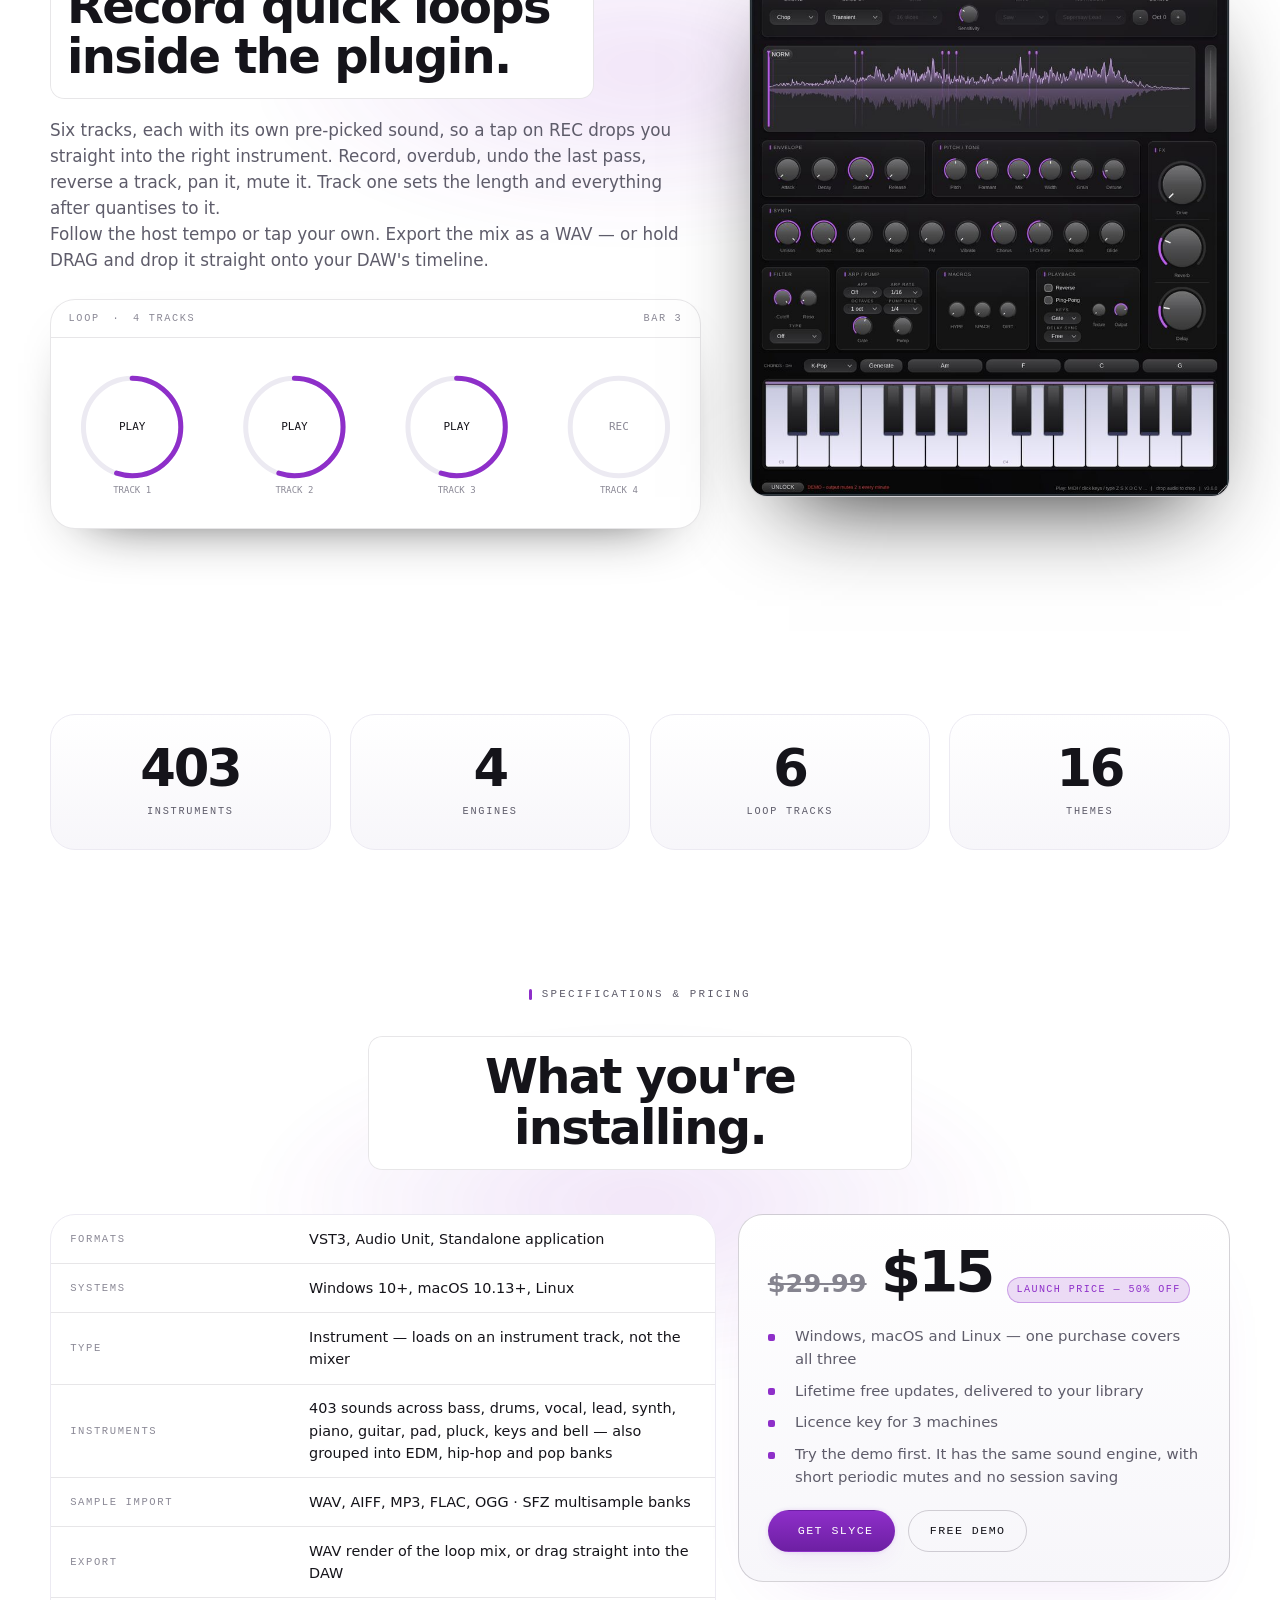
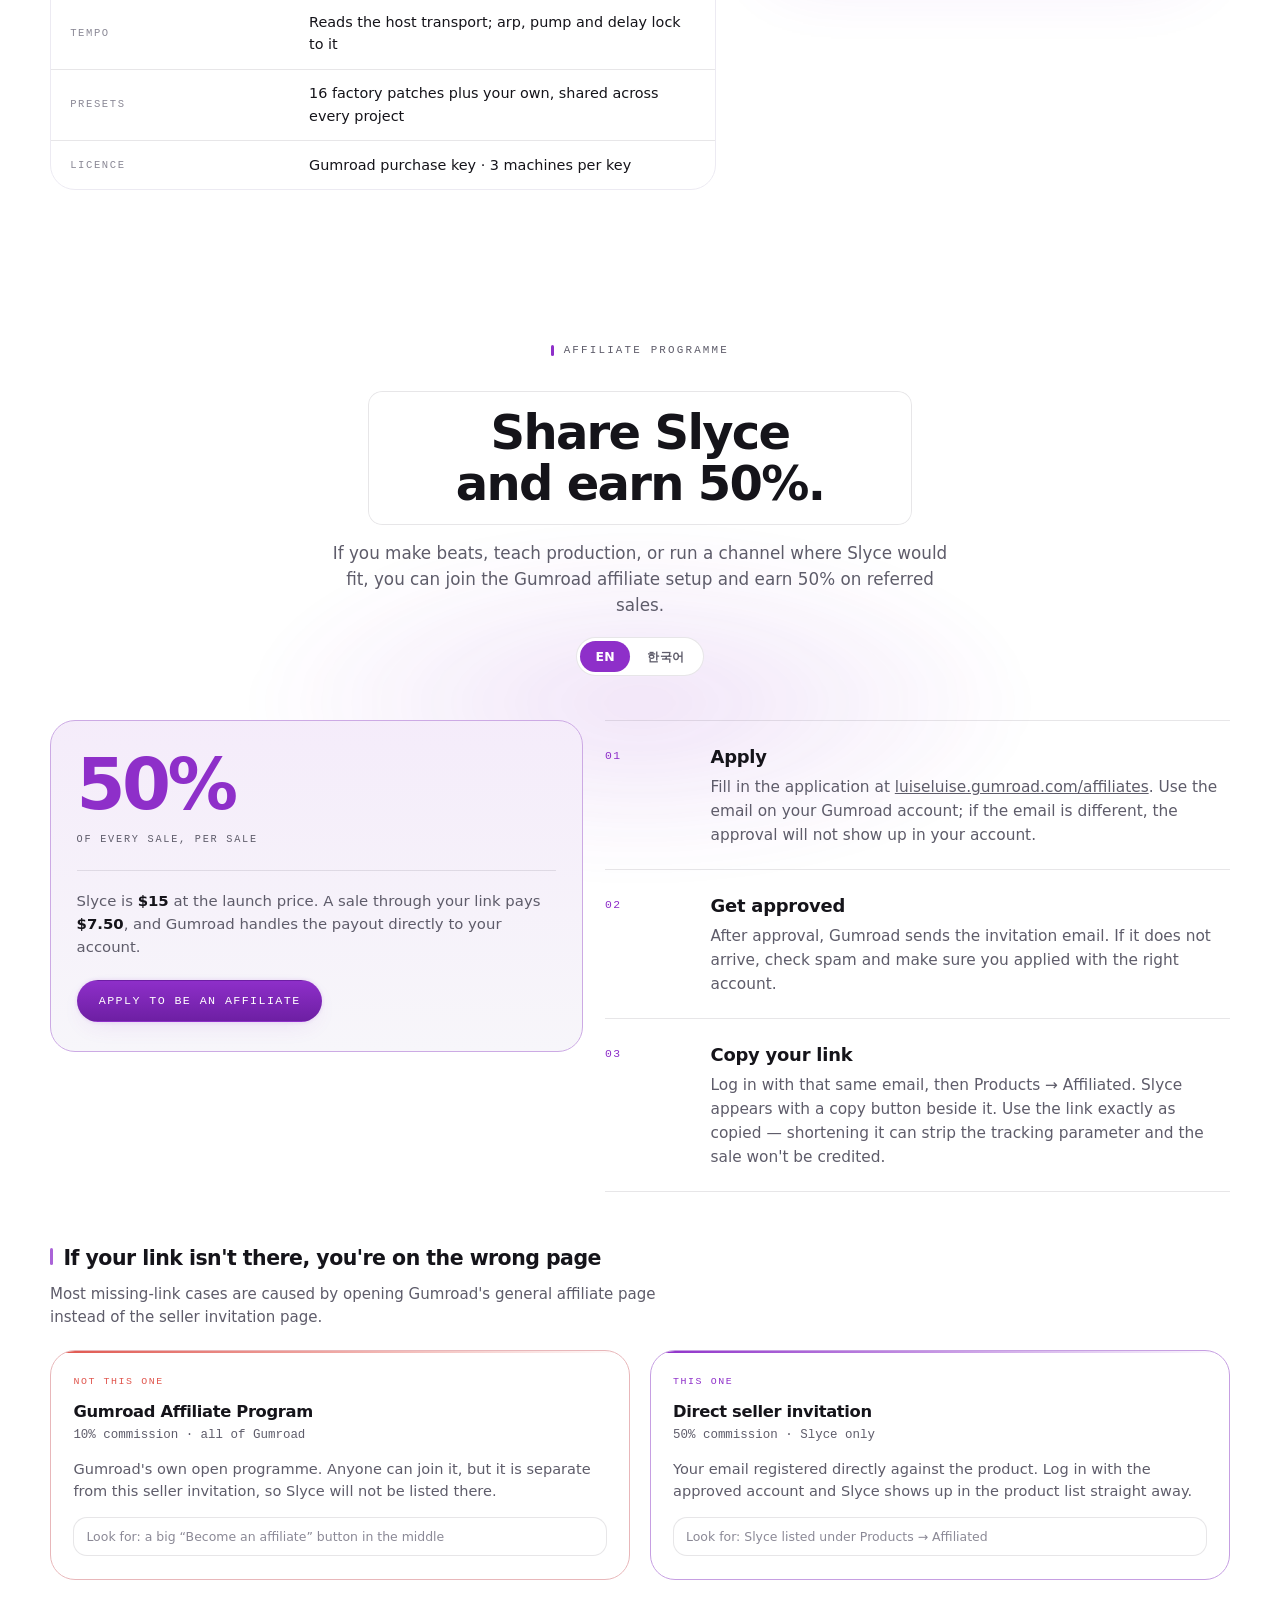
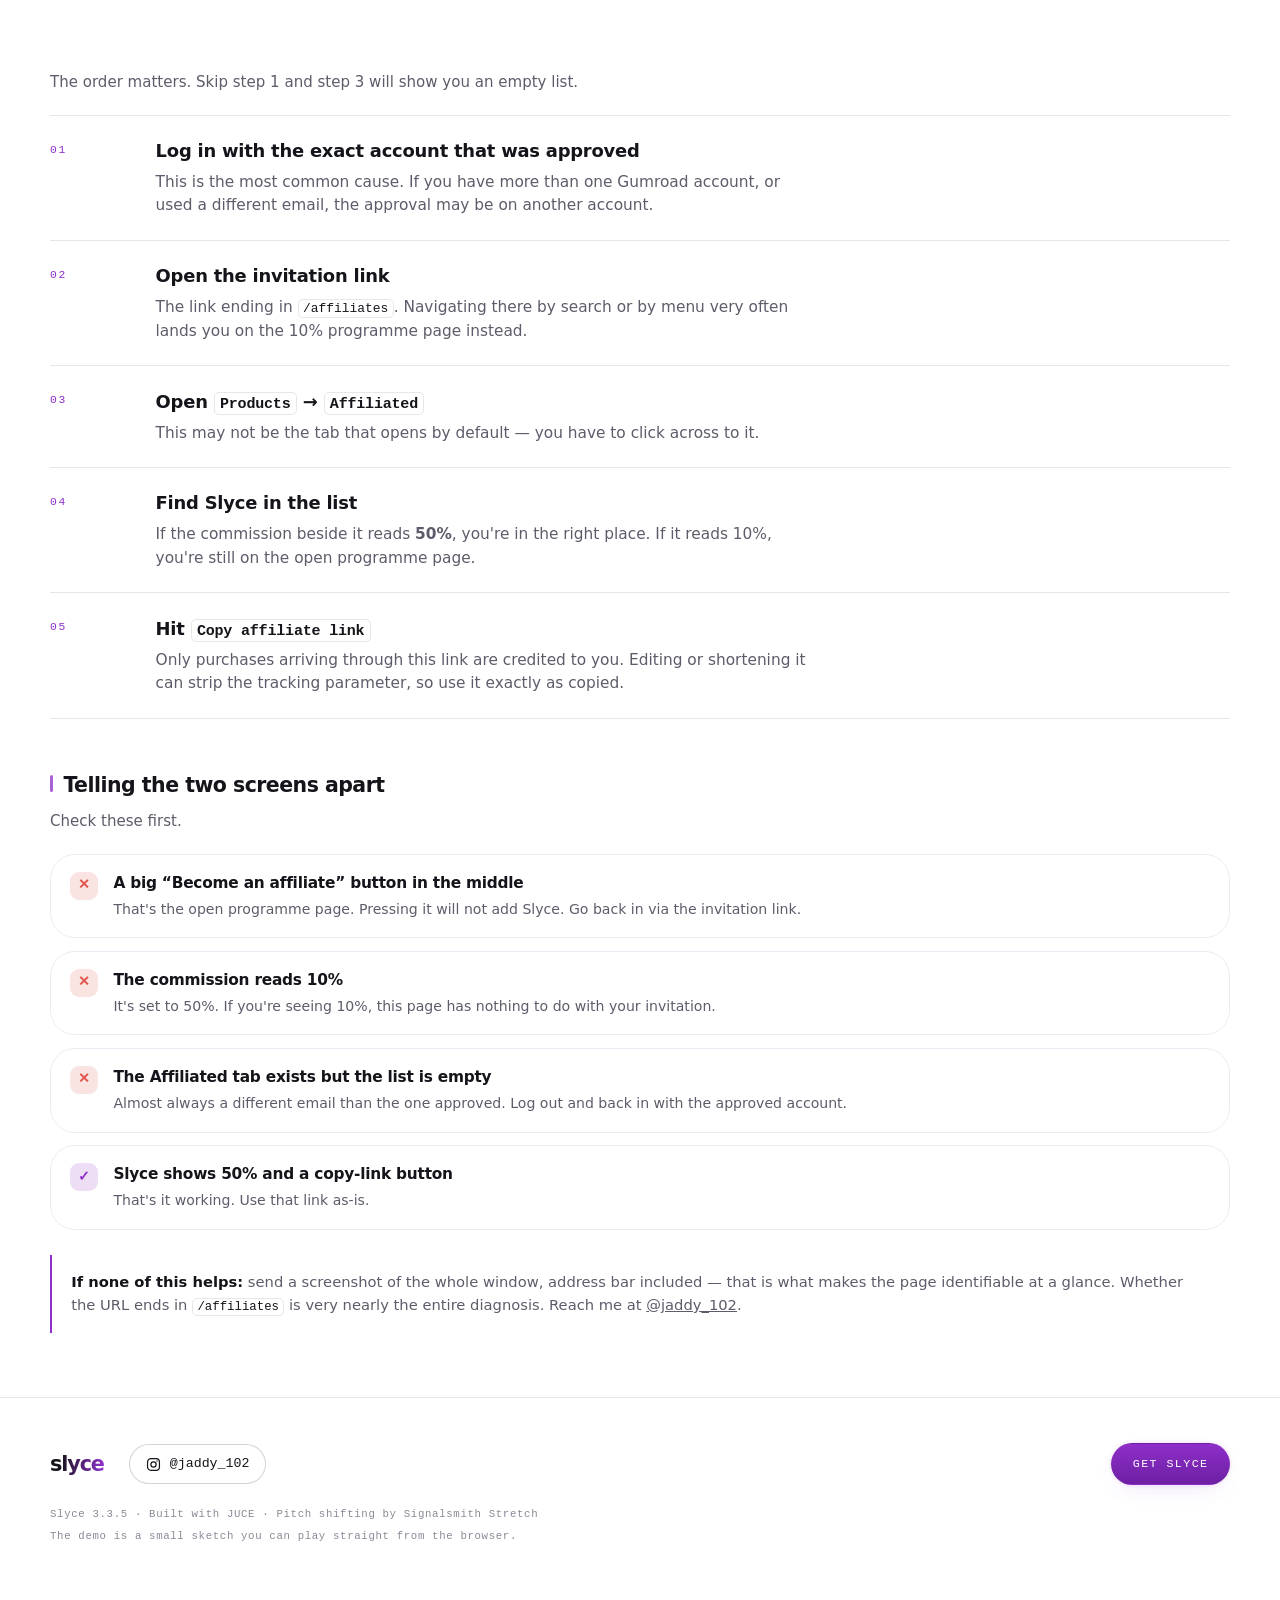
==== commit 36307a36: "perf: refresh web playground and soften demo voice" ====
--- a/web/index.html
+++ b/web/index.html
@@ -3,17 +3,17 @@
 <head>
 <meta charset="utf-8">
 <meta name="viewport" content="width=device-width, initial-scale=1, viewport-fit=cover">
-<title>Slyce 3.2.5 — vocal chop instrument</title>
-<meta name="description" content="Slyce 3.2.5 - a vocal chop instrument, a 403-voice synthesiser and a 6-track loop station in one plugin. VST3, AU and Standalone for Windows, macOS and Linux.">
+<title>Slyce 3.3.5 — vocal chop instrument</title>
+<meta name="description" content="Slyce 3.3.5 — a hands-on vocal chop instrument with a six-track loop station. VST3, AU and Standalone for Windows, macOS and Linux.">
 <meta name="theme-color" content="#0d0d10" media="(prefers-color-scheme: dark)">
 <meta name="theme-color" content="#f6f3ef" media="(prefers-color-scheme: light)">
 
 <meta property="og:type" content="website">
-<meta property="og:title" content="Slyce 3.2.5 — vocal chop instrument">
-<meta property="og:description" content="Slyce 3.2.5 - a vocal chop instrument, a 403-voice synthesiser and a 6-track loop station in one plugin. VST3, AU and Standalone for Windows, macOS and Linux.">
+<meta property="og:title" content="Slyce 3.3.5 — vocal chop instrument">
+<meta property="og:description" content="Slyce 3.3.5 — a hands-on vocal chop instrument with a six-track loop station. VST3, AU and Standalone for Windows, macOS and Linux.">
 <meta name="twitter:card" content="summary_large_image">
-<meta name="twitter:title" content="Slyce 3.2.5 — vocal chop instrument">
-<meta name="twitter:description" content="Slyce 3.2.5 - a vocal chop instrument, a 403-voice synthesiser and a 6-track loop station in one plugin. VST3, AU and Standalone for Windows, macOS and Linux.">
+<meta name="twitter:title" content="Slyce 3.3.5 — vocal chop instrument">
+<meta name="twitter:description" content="Slyce 3.3.5 — a hands-on vocal chop instrument with a six-track loop station. VST3, AU and Standalone for Windows, macOS and Linux.">
 
 <link rel="icon" href="data:image/svg+xml,%3Csvg xmlns='http://www.w3.org/2000/svg' viewBox='0 0 32 32'%3E%3Crect width='32' height='32' rx='7' fill='%230d0d10'/%3E%3Cg fill='%23bf5af2'%3E%3Crect x='7' y='17' width='3.4' height='9' rx='1.4'/%3E%3Crect x='14.3' y='11' width='3.4' height='15' rx='1.4'/%3E%3Crect x='21.6' y='6' width='3.4' height='20' rx='1.4'/%3E%3C/g%3E%3C/svg%3E">
 
@@ -757,7 +757,7 @@
   <div class="wrap nav-in">
     <span class="mark">slyce</span>
     <div class="nav-links">
-      <a href="#new">3.2.5</a><a href="#play" data-ko="연주">Play</a><a href="#path" data-ko="신호 흐름">Signal path</a>
+      <a href="#new">3.3.5</a><a href="#play" data-ko="연주">Play</a><a href="#path" data-ko="신호 흐름">Signal path</a>
       <a href="#loop" data-ko="루프 스테이션">Loop station</a><a href="#specs" data-ko="사양">Specs</a>
       <a href="#affiliate" data-ko="제휴">Affiliate</a>
     </div>
@@ -779,8 +779,8 @@
 
   <div class="wrap hero-grid">
     <div>
-      <canvas id="wordmark" aria-label="Slyce 3.2.5"></canvas>
-      <p class="hero-sub" data-ko="샘플을 자르고, &lt;u&gt;403가지 소리&lt;/u&gt;로 연주하고, 루프까지 한곳에서 만들어보세요.">Slice a sample, play <u>403 sounds</u>, and sketch a loop in one place.</p>
+      <canvas id="wordmark" aria-label="Slyce 3.3.5"></canvas>
+      <p class="hero-sub" data-ko="샘플을 자르고, 손에 맞는 소리로 연주하고, 루프까지 한곳에서 만들어보세요.">Cut a sample, play it by hand, and build a loop in one place.</p>
 
       <ul class="feat-list">
         <li><svg viewBox="0 0 24 24" fill="none" stroke="currentColor" stroke-width="1.9" stroke-linecap="round" stroke-linejoin="round" aria-hidden="true"><path d="M2 12h2.5l2-7 3 15 3-11 2.5 6 2-3H22"/></svg><span data-ko="&lt;b&gt;샘플을 잘라서&lt;/b&gt; 건반 위에 올립니다 — 트랜지언트 또는 그리드"><b>Slice your sample</b> across the keys — by transient or grid</span></li>
@@ -1193,9 +1193,9 @@
       </a>
       <a class="btn btn-primary magnet" href="https://luiseluise.gumroad.com/l/slyce" style="margin-left:auto;" data-ko="구매하기">Get Slyce</a>
     </div>
-    <p class="fine" data-ko="Slyce 3.2.5 · JUCE로 제작 · 피치 시프팅 Signalsmith Stretch&lt;br&gt;데모 트랙의 모든 소리는 Slyce만으로 만들었습니다 — 다른 악기는 쓰지 않았습니다.">
-      Slyce 3.2.5 · Built with JUCE · Pitch shifting by Signalsmith Stretch<br>
-      Every sound in the demo tracks was made with Slyce alone — no other instruments.
+    <p class="fine" data-ko="Slyce 3.3.5 · JUCE로 제작 · 피치 시프팅 Signalsmith Stretch&lt;br&gt;데모는 브라우저에서 바로 연주할 수 있는 짧은 스케치입니다.">
+      Slyce 3.3.5 · Built with JUCE · Pitch shifting by Signalsmith Stretch<br>
+      The demo is a small sketch you can play straight from the browser.
     </p>
   </div>
 </footer>
@@ -1223,7 +1223,9 @@
   const P = {
     cutoff: 0.62, reso: 0.28, detune: 0.35, sub: 0.30,
     drive: 0.18, delay: 0.22, pump: 0.0, glide: 0.0,
-    wave: "sawtooth", arp: 0, arpRate: 4,   // steps per beat
+    // A softer triangle/unison starting point keeps the demo closer to a
+    // playable instrument than a harsh default saw stack.
+    wave: "triangle", arp: 0, arpRate: 4,   // steps per beat
   };
 
   const hzOf = (v) => 60 * Math.pow(18000 / 60, v);
@@ -1300,12 +1302,12 @@
     filt.frequency.exponentialRampToValueAtTime(Math.max(60, fc), t + 0.28);
 
     const oscs = [];
-    const N = 5;
+    const N = 3;
     for (let i = 0; i < N; i++) {
       const o = ctx.createOscillator();
       o.type = P.wave;
       const spread = (i - (N - 1) / 2) / ((N - 1) / 2);   // -1..1
-      o.detune.value = spread * P.detune * 34;
+      o.detune.value = spread * P.detune * 22;
 
       // portamento: start at the previous note's pitch and slide
       const gms = P.glide * 0.45;
@@ -1328,7 +1330,7 @@
     }
     lastHz = hz;
 
-    const peak = 0.19 * vel;
+    const peak = 0.16 * vel;
     vg.gain.setValueAtTime(0.0001, t);
     vg.gain.exponentialRampToValueAtTime(peak, t + 0.008);
     vg.gain.exponentialRampToValueAtTime(peak * 0.55, t + 0.22);
@@ -2514,7 +2516,7 @@
     for (const e of entries)
       e.isIntersecting ? onScreen.add(e.target) : onScreen.delete(e.target);
   }, { rootMargin: "160px 0px" });
-  for (const c of [wm, scope, arp, pump, gl, lp, pgScope]) {
+  for (const c of [field, wm, scope, arp, pump, gl, lp, pgScope]) {
     if (!c) continue;
     onScreen.add(c);          // assume visible until the observer says otherwise
     visObs.observe(c);
@@ -2522,6 +2524,7 @@
   const vis = (c) => !c || onScreen.has(c);
 
   let running = true;
+  let lastPaint = -Infinity;
   let audioT0 = -1;
   function frame(now) {
     if (running) {
@@ -2534,19 +2537,25 @@
       }
       const inBeat = beats % 1;
       pulse = Math.pow(1 - inBeat, 3);                 // sharp attack, smooth decay
-      root.style.setProperty("--pulse", pulse.toFixed(3));
-      chopHit *= 0.86;
-      drawField();
-      // The wordmark keeps painting once it starts breaking even after it
-      // scrolls away: the shards fall on the full-window canvas, so stopping
-      // when the logo's own box leaves the viewport would freeze them midair.
-      if (vis(wm) || scrollK > 0.002) drawWordmark();
-      if (vis(scope)) drawScope();
-      if (vis(arp))   drawArp();
-      if (vis(pump))  drawPump();
-      if (vis(gl))    drawGlide();
-      if (vis(pgScope)) PG.tick();
-      if (vis(lp))    drawLoop();
+      // Keep the audio clock at full resolution, but paint the decorative
+      // canvases at 30 Hz. This removes most of the scroll-time CPU spikes
+      // without changing note timing or MIDI response.
+      if (now - lastPaint >= 33) {
+        lastPaint = now;
+        root.style.setProperty("--pulse", pulse.toFixed(3));
+        chopHit *= 0.86;
+        if (vis(field)) drawField();
+        // The wordmark keeps painting once it starts breaking even after it
+        // scrolls away: the shards fall on the full-window canvas, so stopping
+        // when the logo's own box leaves the viewport would freeze them midair.
+        if (vis(wm) || scrollK > 0.002) drawWordmark();
+        if (vis(scope)) drawScope();
+        if (vis(arp))   drawArp();
+        if (vis(pump))  drawPump();
+        if (vis(gl))    drawGlide();
+        if (vis(pgScope)) PG.tick();
+        if (vis(lp))    drawLoop();
+      }
       readout();
     }
     requestAnimationFrame(frame);
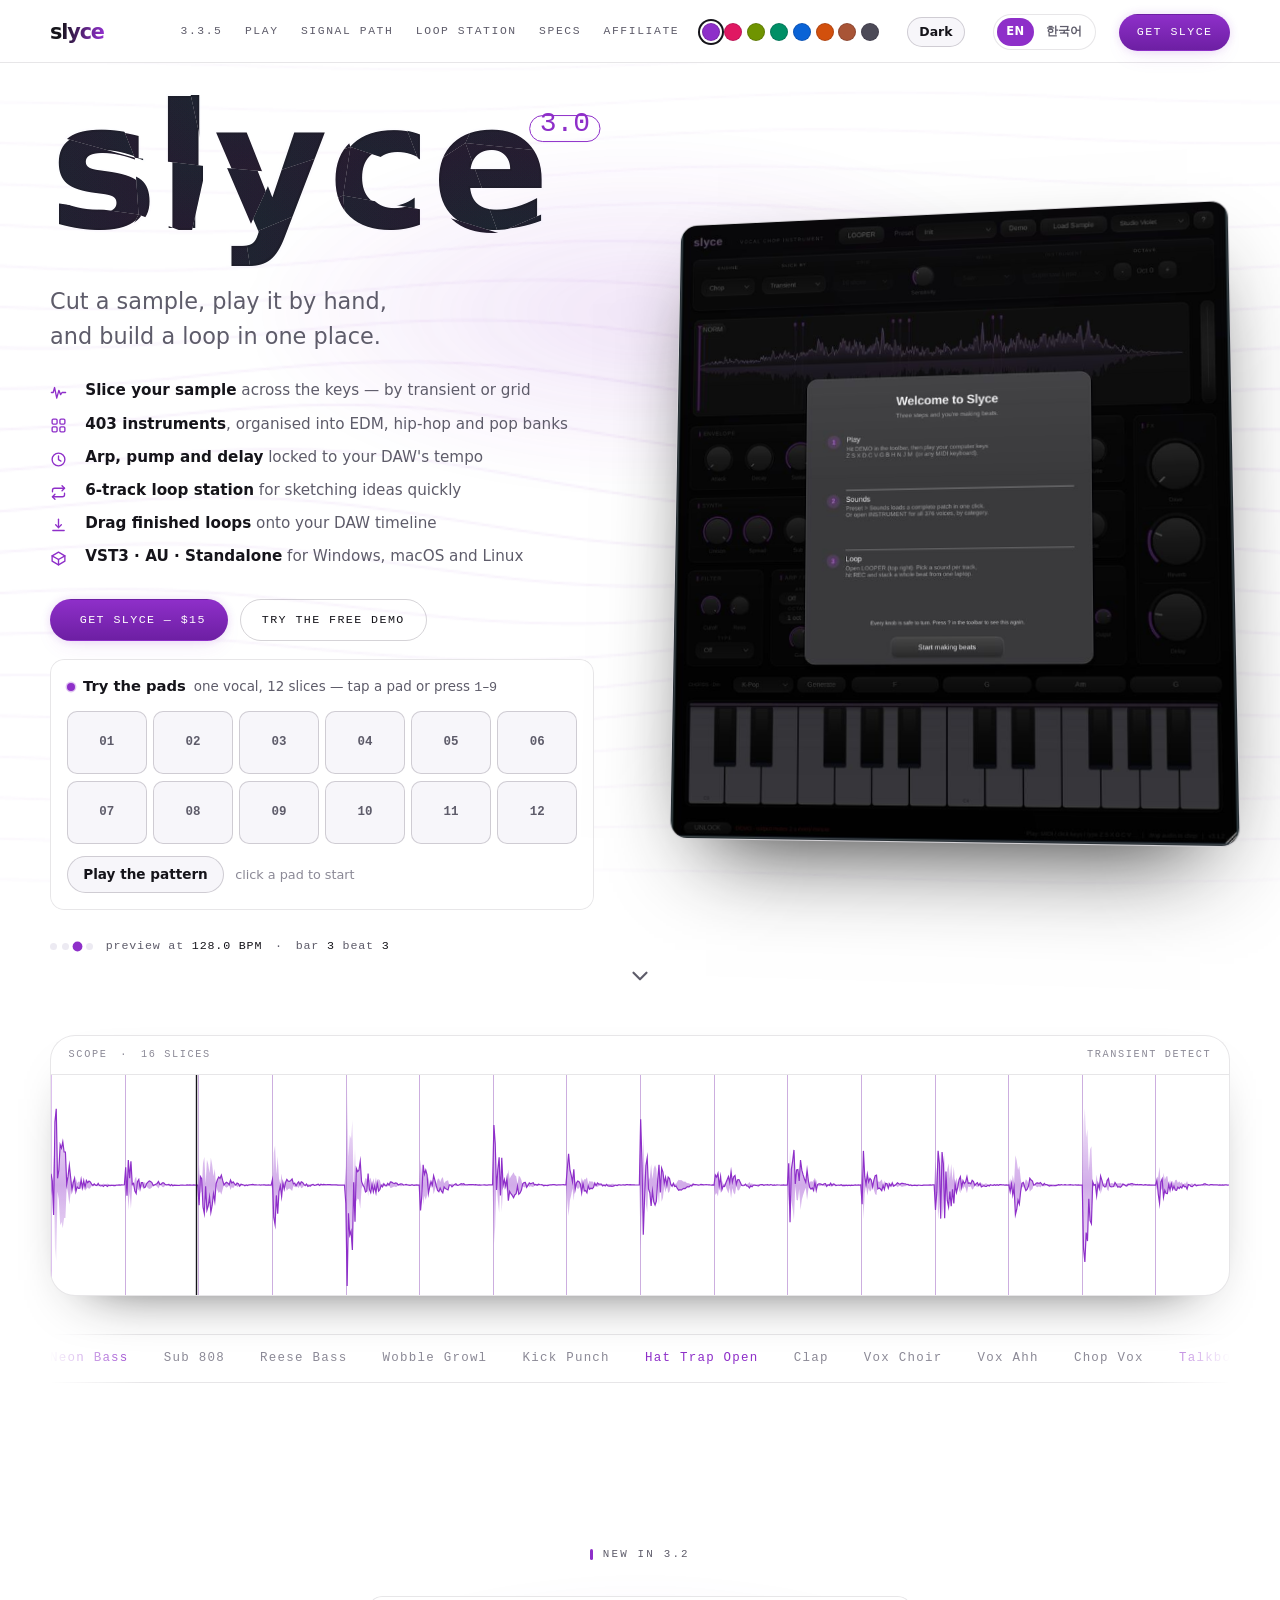
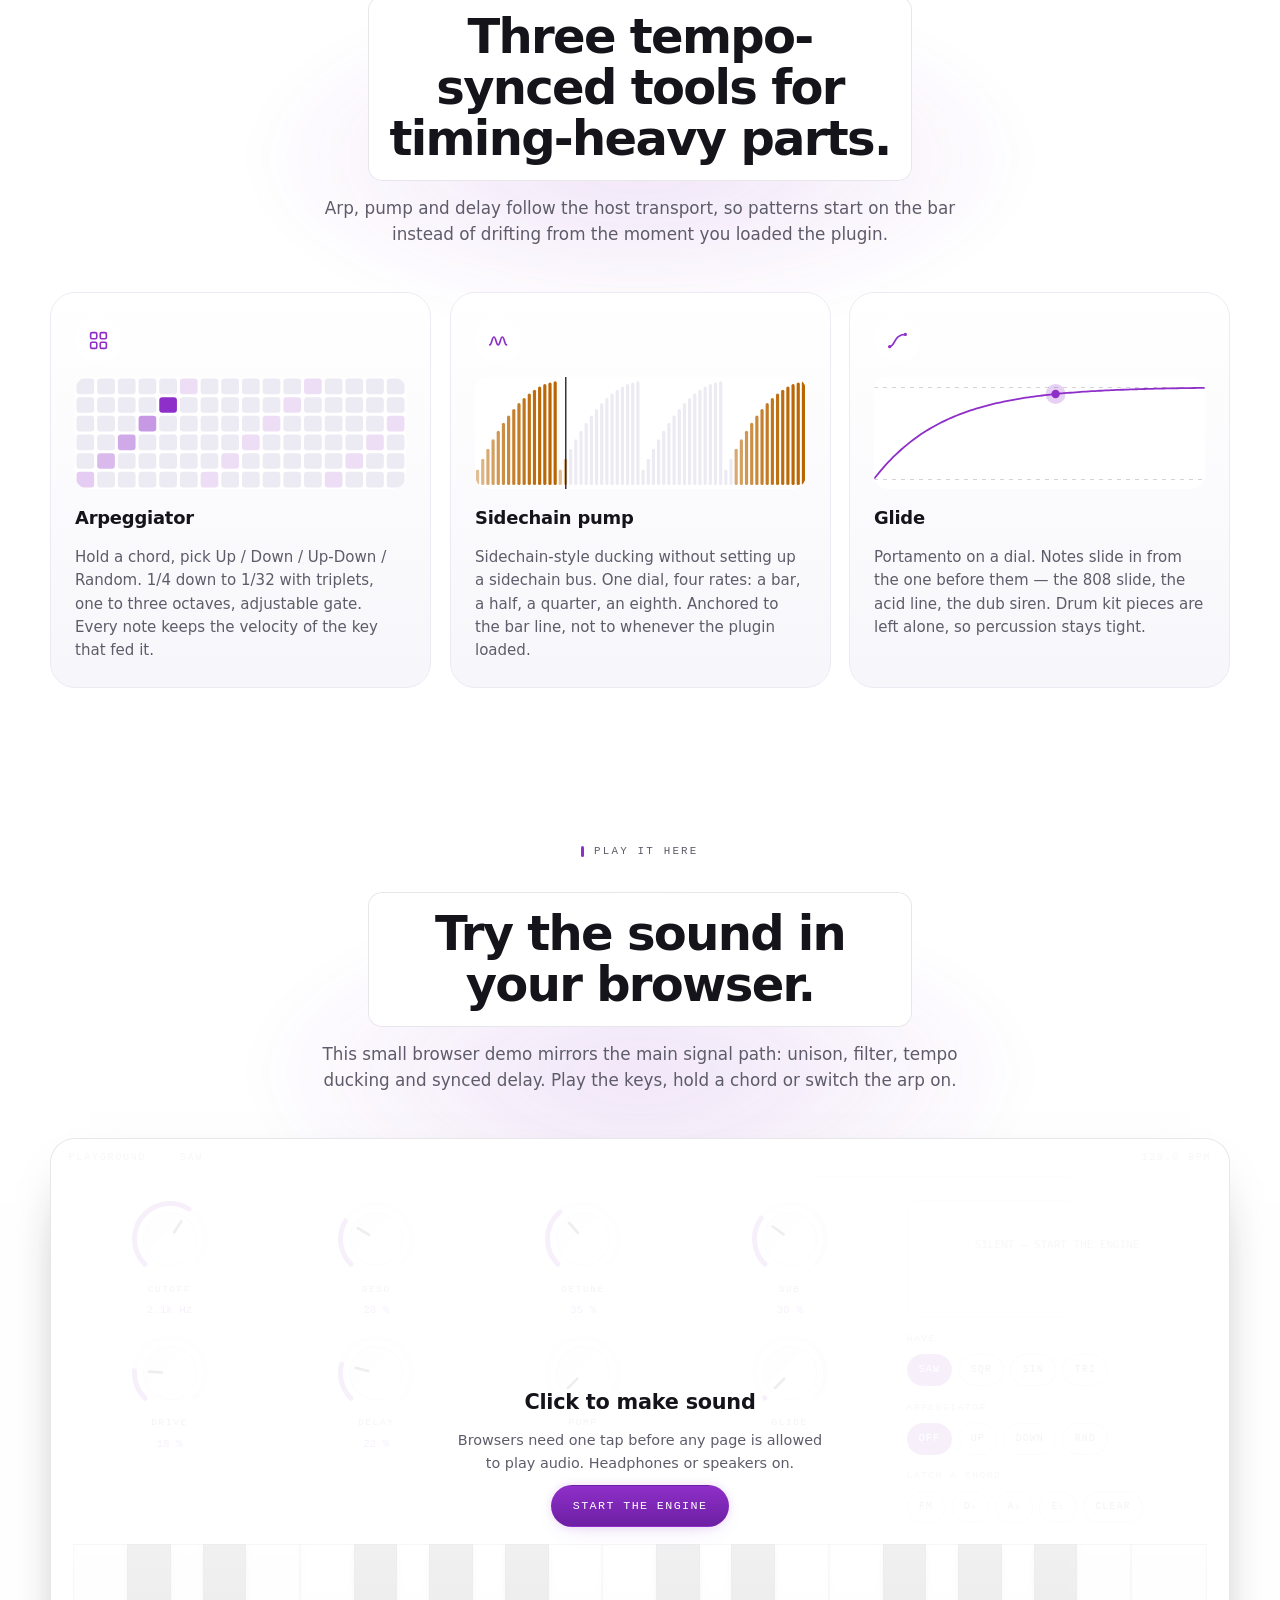
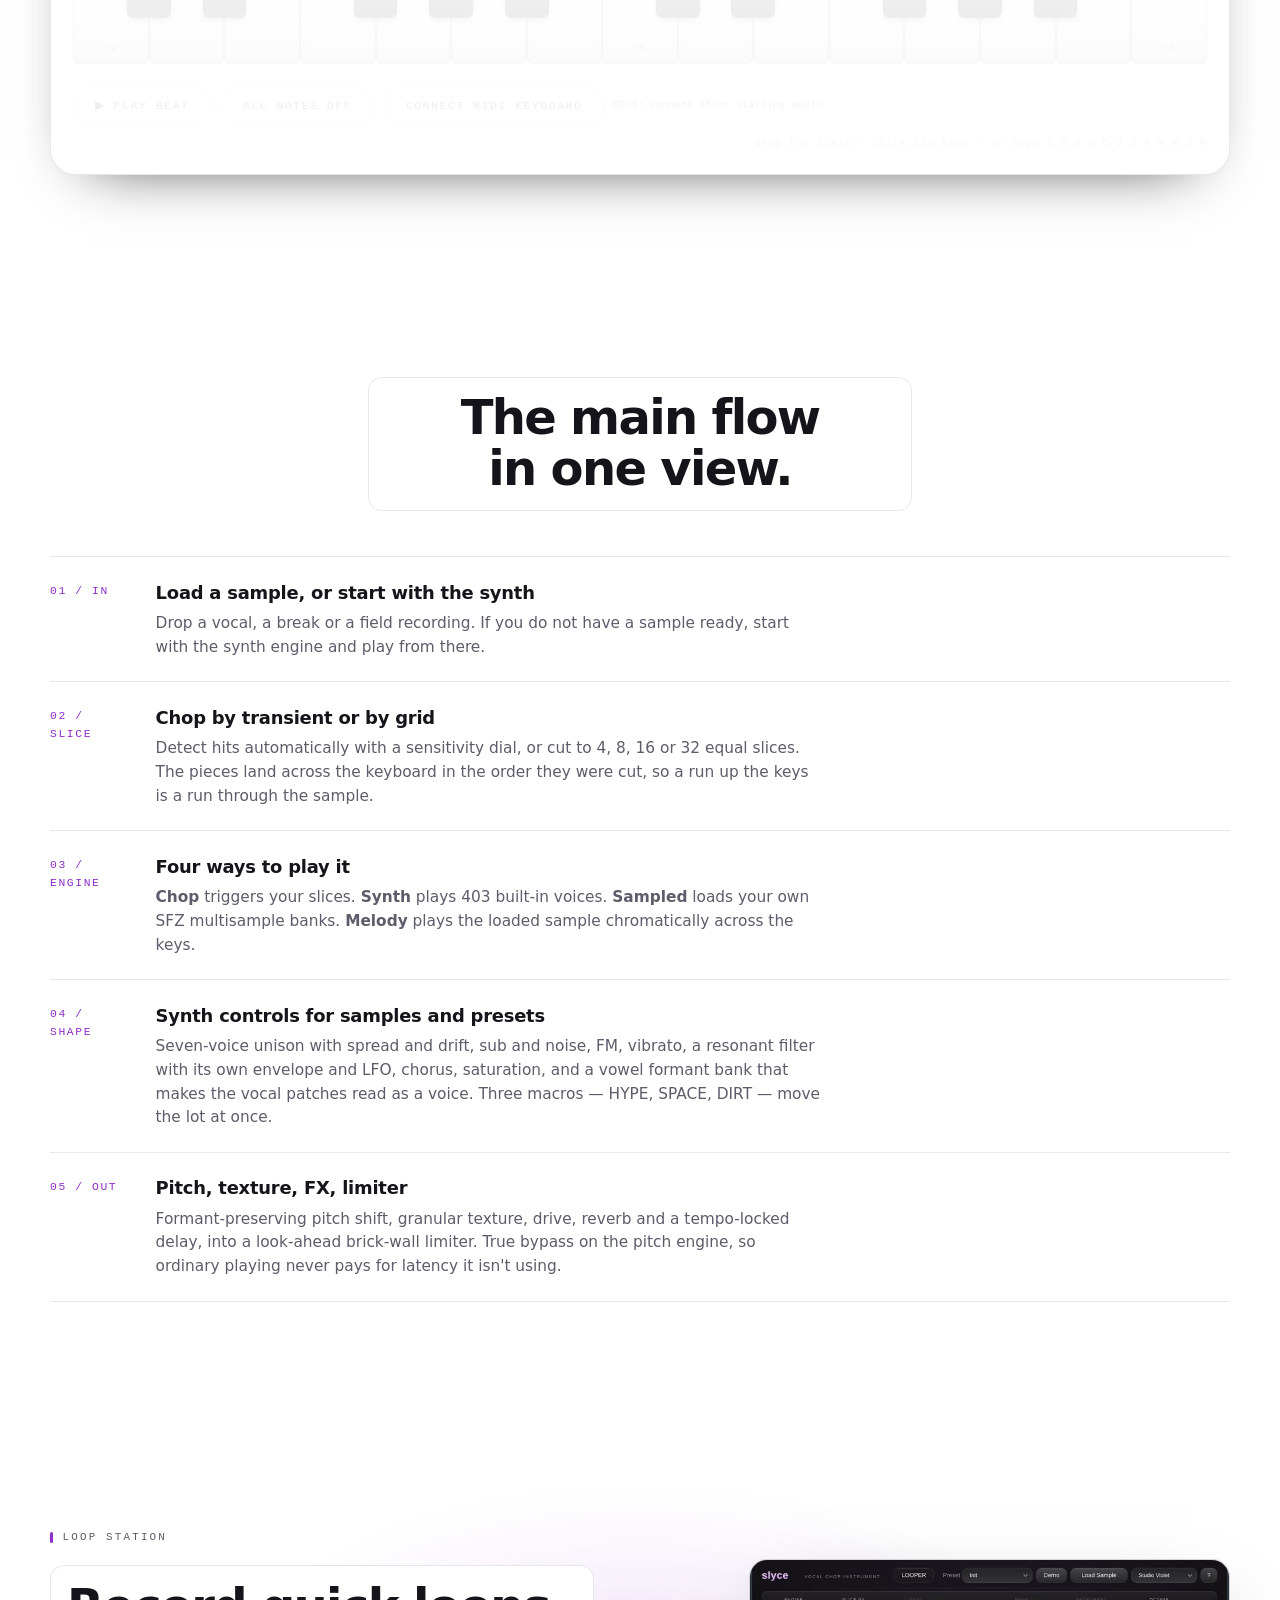
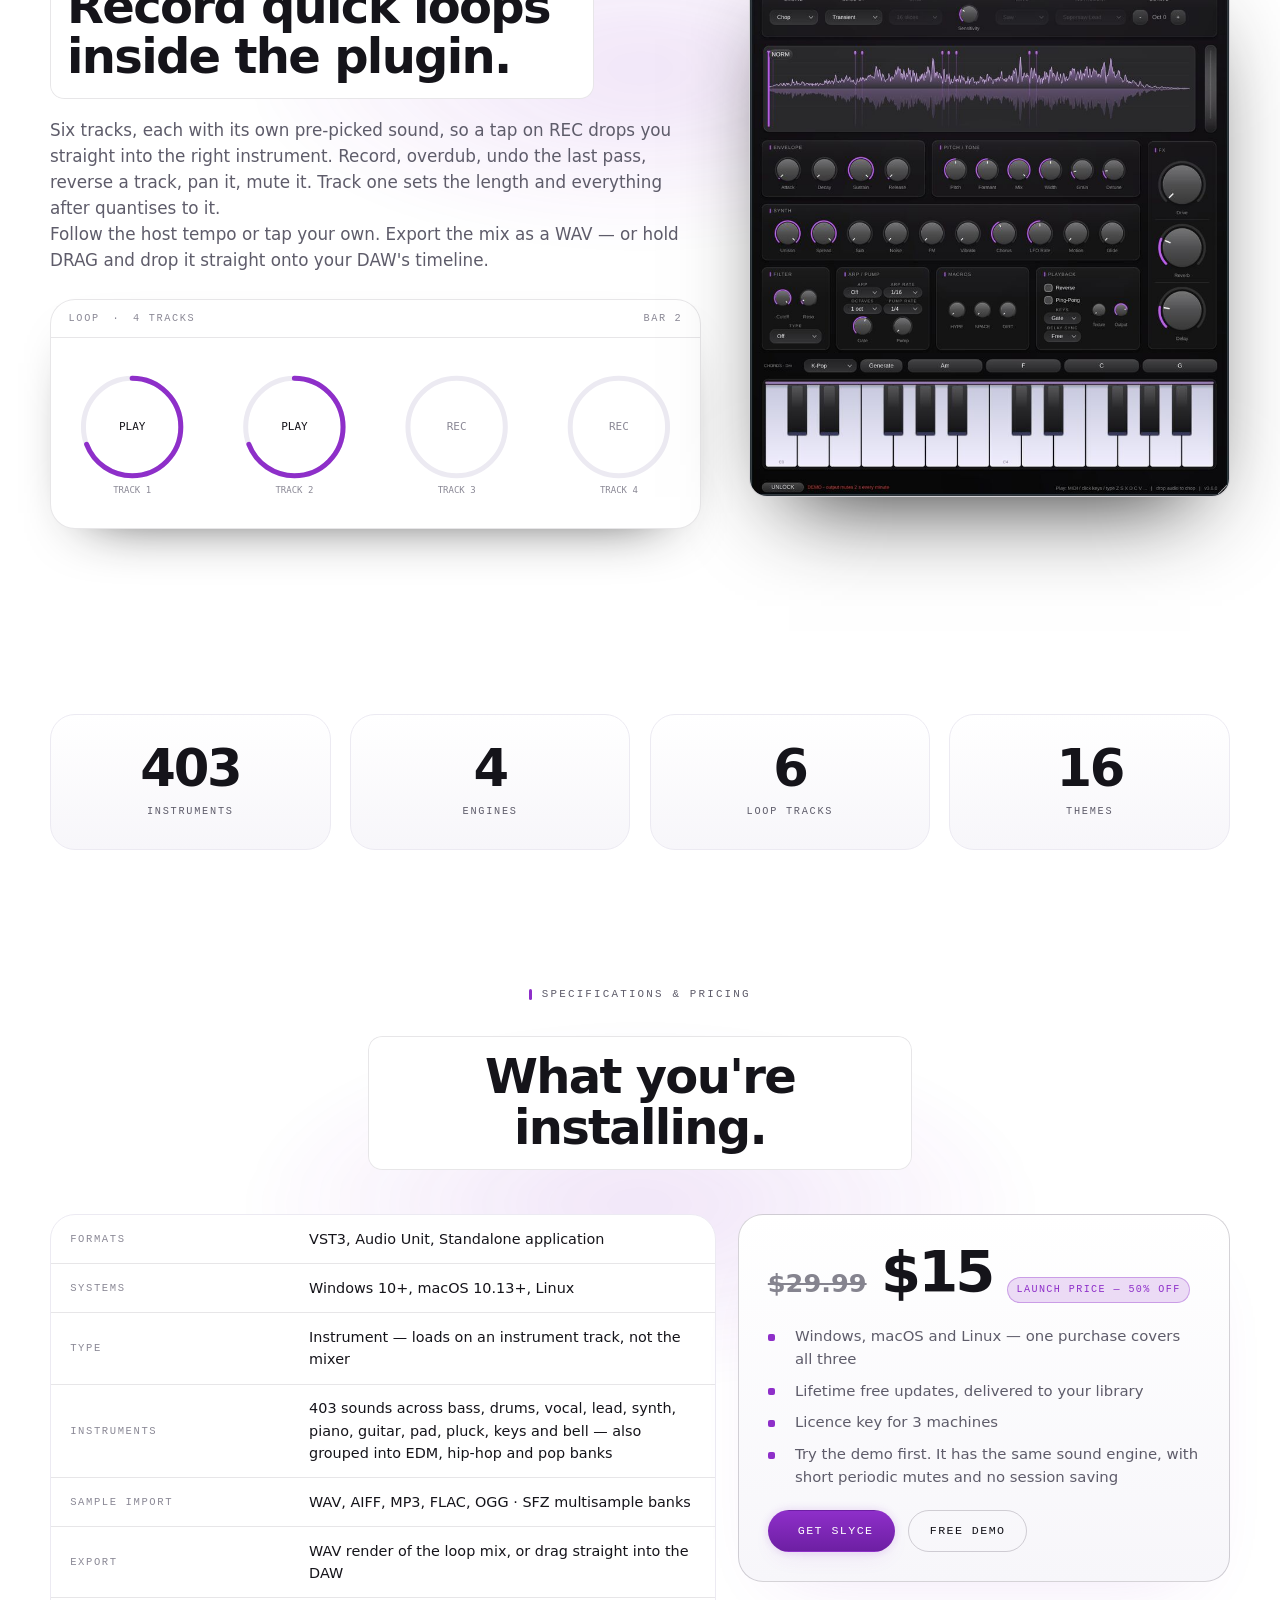
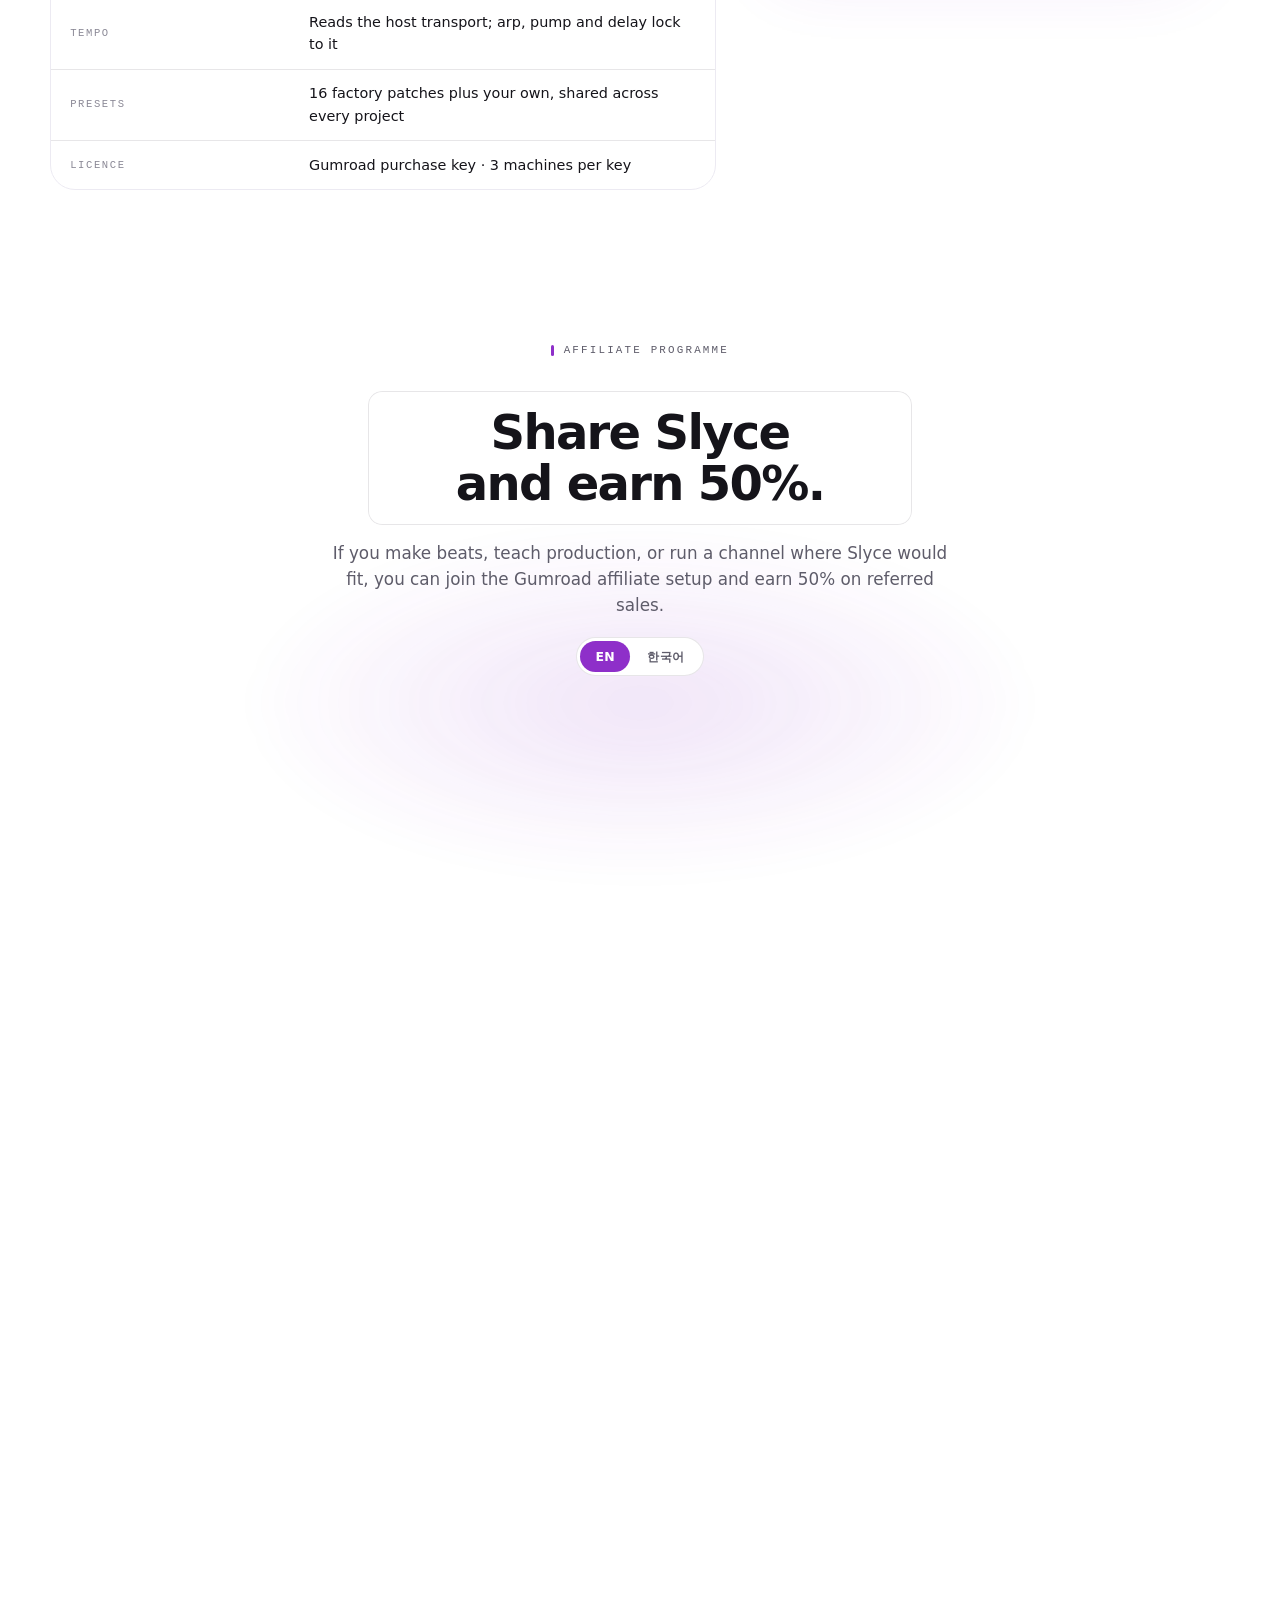
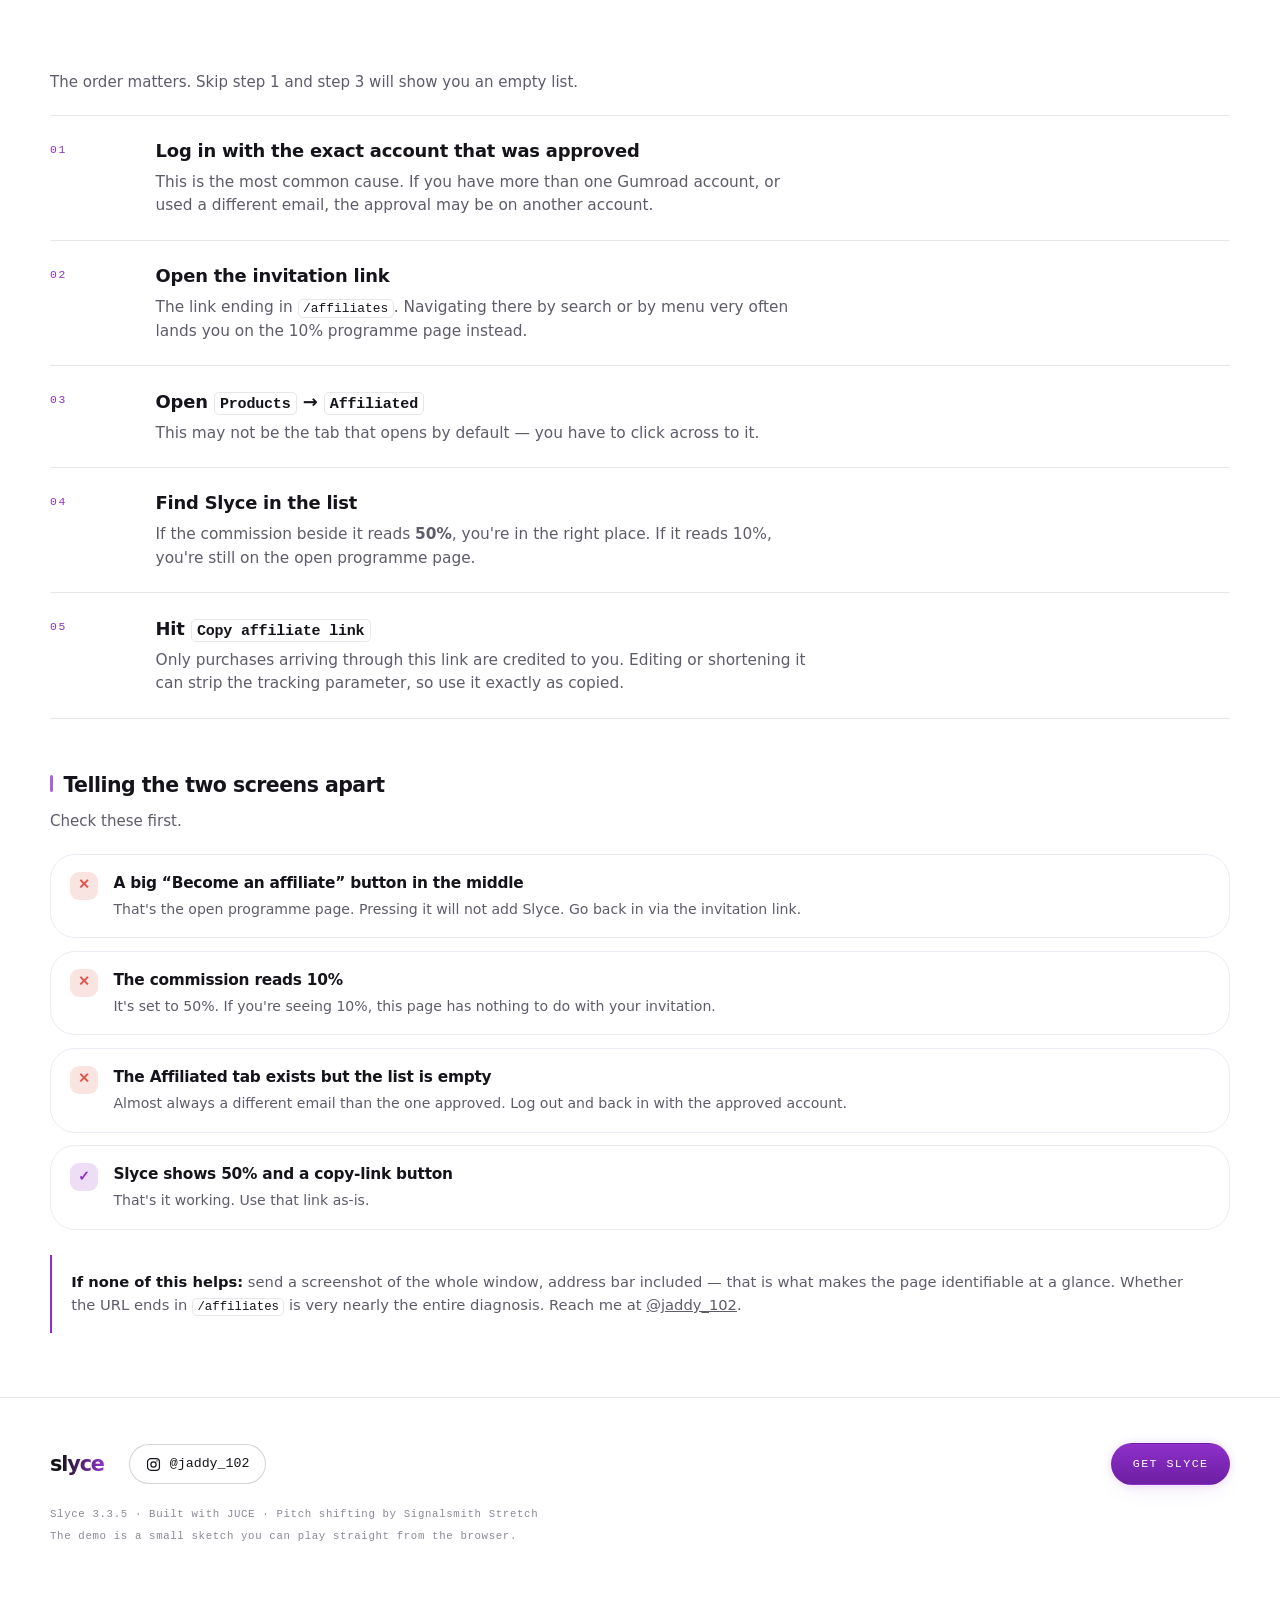
==== commit d2e03bd8: "ui: add performant showcase motion and remove dead hooks" ====
--- a/web/index.html
+++ b/web/index.html
@@ -34,7 +34,7 @@
 <body>
 <style>
 /* ============================================================
-   Slyce 3.2.5
+   Slyce 3.3.5
 
    Every animation on this page is a reading of one 128 BPM clock,
    because that is the claim the release actually makes.
@@ -260,11 +260,24 @@
 
 .showcase { perspective: 1600px; }
 .device {
-  border-radius: 18px; overflow: hidden; border: 1px solid var(--line-2); background: var(--card);
+  position: relative; border-radius: 18px; overflow: hidden; border: 1px solid var(--line-2); background: var(--card);
   box-shadow: 0 40px 90px -40px rgba(0,0,0,.9), 0 0 0 1px rgba(255,255,255,.03) inset;
-  transform-style: preserve-3d; will-change: transform;
+  transform-style: preserve-3d; will-change: transform, box-shadow;
+  transition: box-shadow .45s ease, border-color .45s ease;
+}
+.device::after {
+  content: ""; position: absolute; inset: -20% -45%; pointer-events: none;
+  background: linear-gradient(112deg, transparent 42%, color-mix(in srgb, var(--accent) 14%, transparent) 50%, transparent 58%);
+  transform: translateX(-72%) rotate(7deg); mix-blend-mode: screen; opacity: .7;
+  animation: device-sheen 8s cubic-bezier(.4,0,.2,1) infinite;
+}
+.device:hover {
+  border-color: color-mix(in srgb, var(--accent) 55%, var(--line-2));
+  box-shadow: 0 42px 90px -38px rgba(0,0,0,.86), 0 0 calc(20px + var(--pulse) * 24px) var(--glow), 0 0 0 1px color-mix(in srgb, var(--accent) 20%, transparent) inset;
 }
 .device img { display: block; width: 100%; height: auto; }
+@keyframes device-sheen { 0%, 34% { transform: translateX(-72%) rotate(7deg); } 62%, 100% { transform: translateX(72%) rotate(7deg); } }
+@media (prefers-reduced-motion: reduce) { .device::after { animation: none; } }
 
 .scroll-hint {
   position: absolute; bottom: 1.4rem; left: 50%; translate: -50% 0;
@@ -1865,17 +1878,13 @@
       await E.start();
       gate.remove();
       setMidiStatus("MIDI: connect a keyboard when you are ready");
-      onAudioStart();
     });
   }
 
-  let onAudioStart = () => {};
-  function setOnStart(fn) { onAudioStart = fn; }
-
   function tick() { scheduler(); dials.forEach(drawDial); drawPgScope(); }
 
   function init() { buildDials(); buildKeys(); wire(); }
-  return { init, tick, setOnStart, get analyser() { return E.analyser; } };
+  return { init, tick, get analyser() { return E.analyser; } };
 })();
 
 </script>
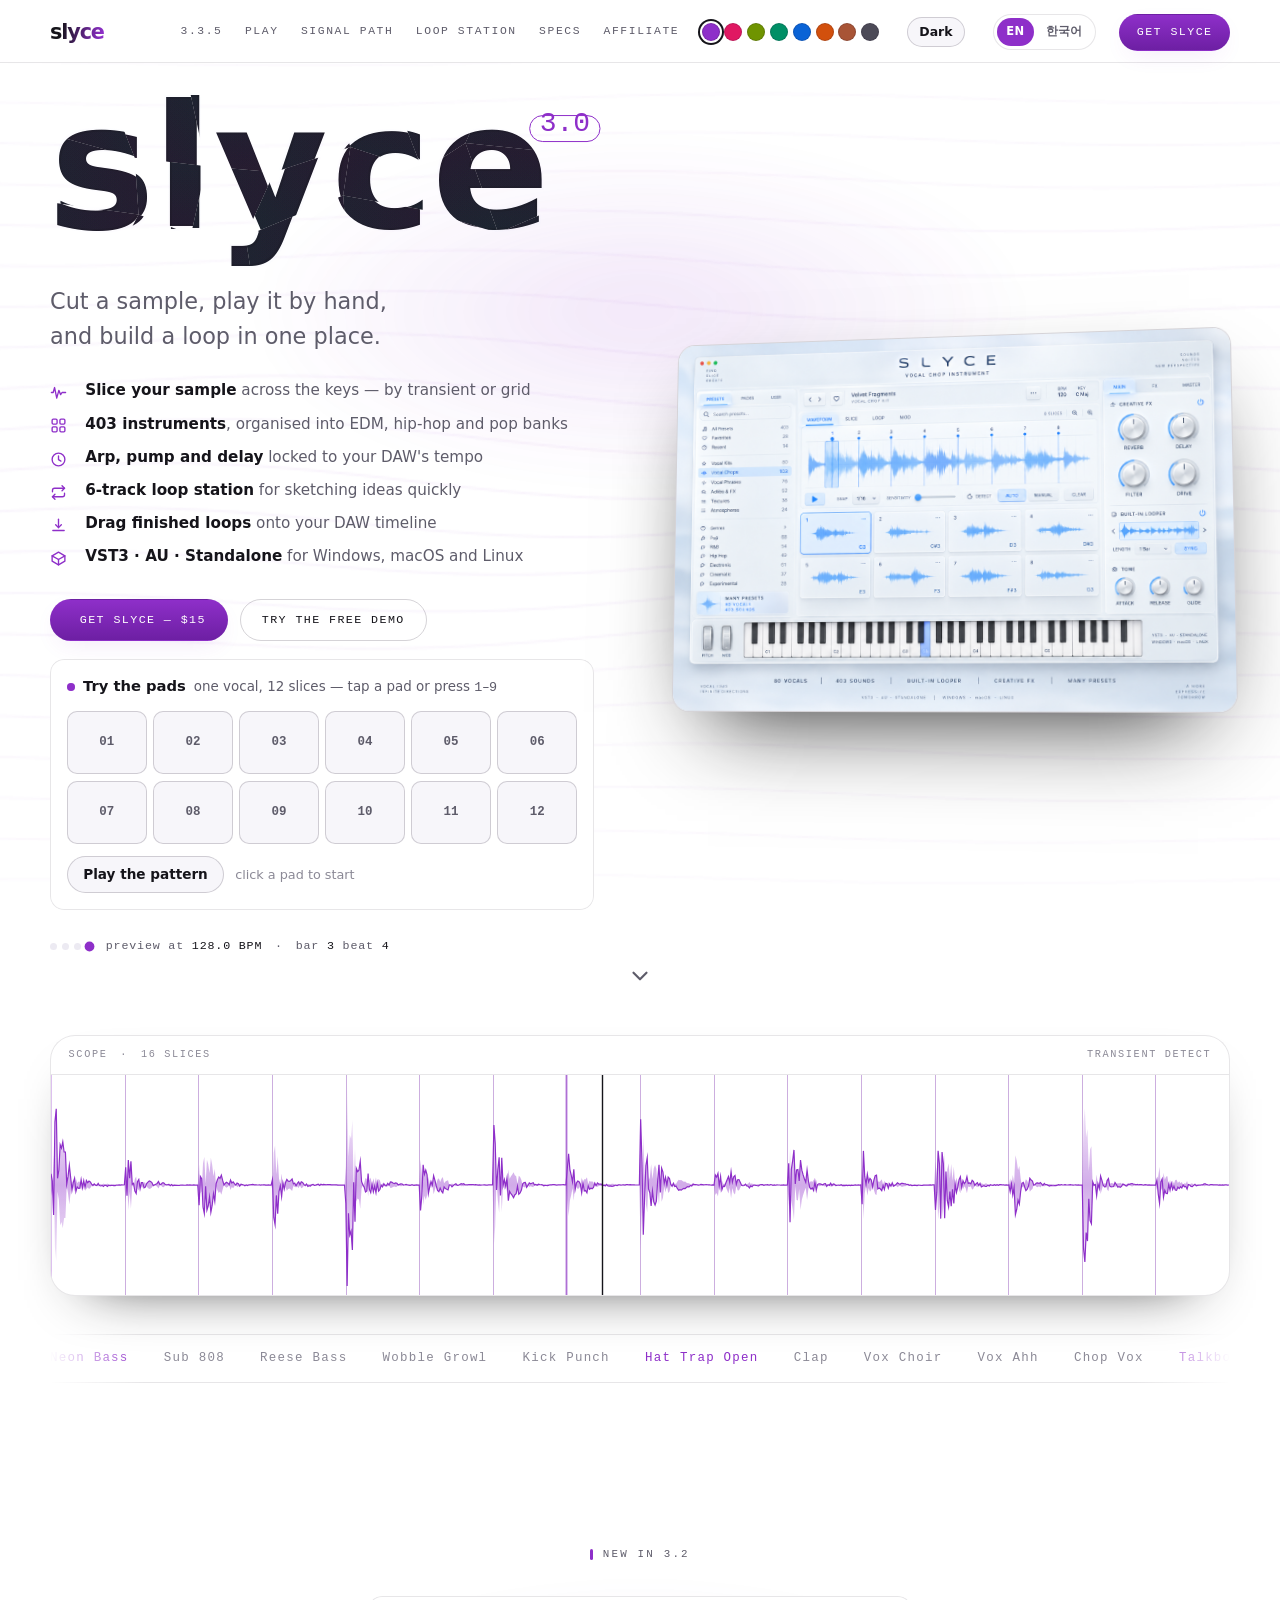
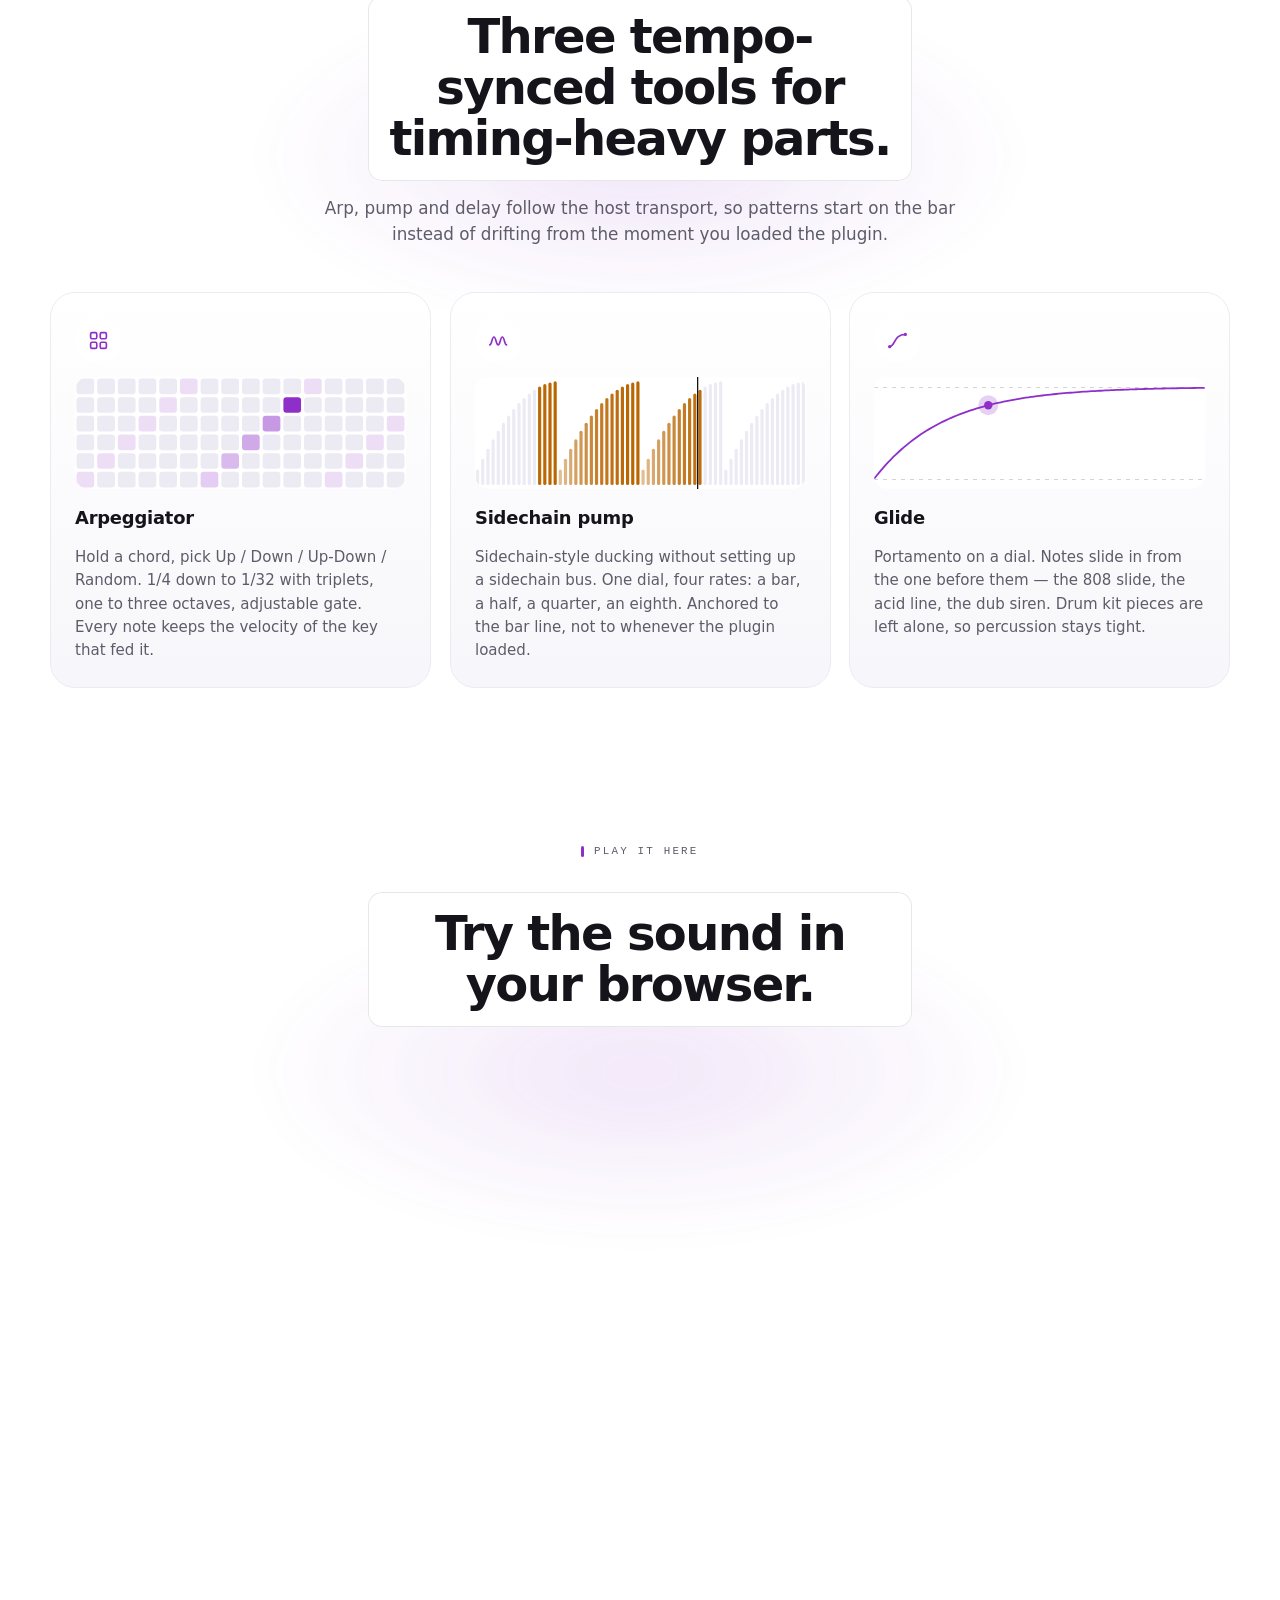
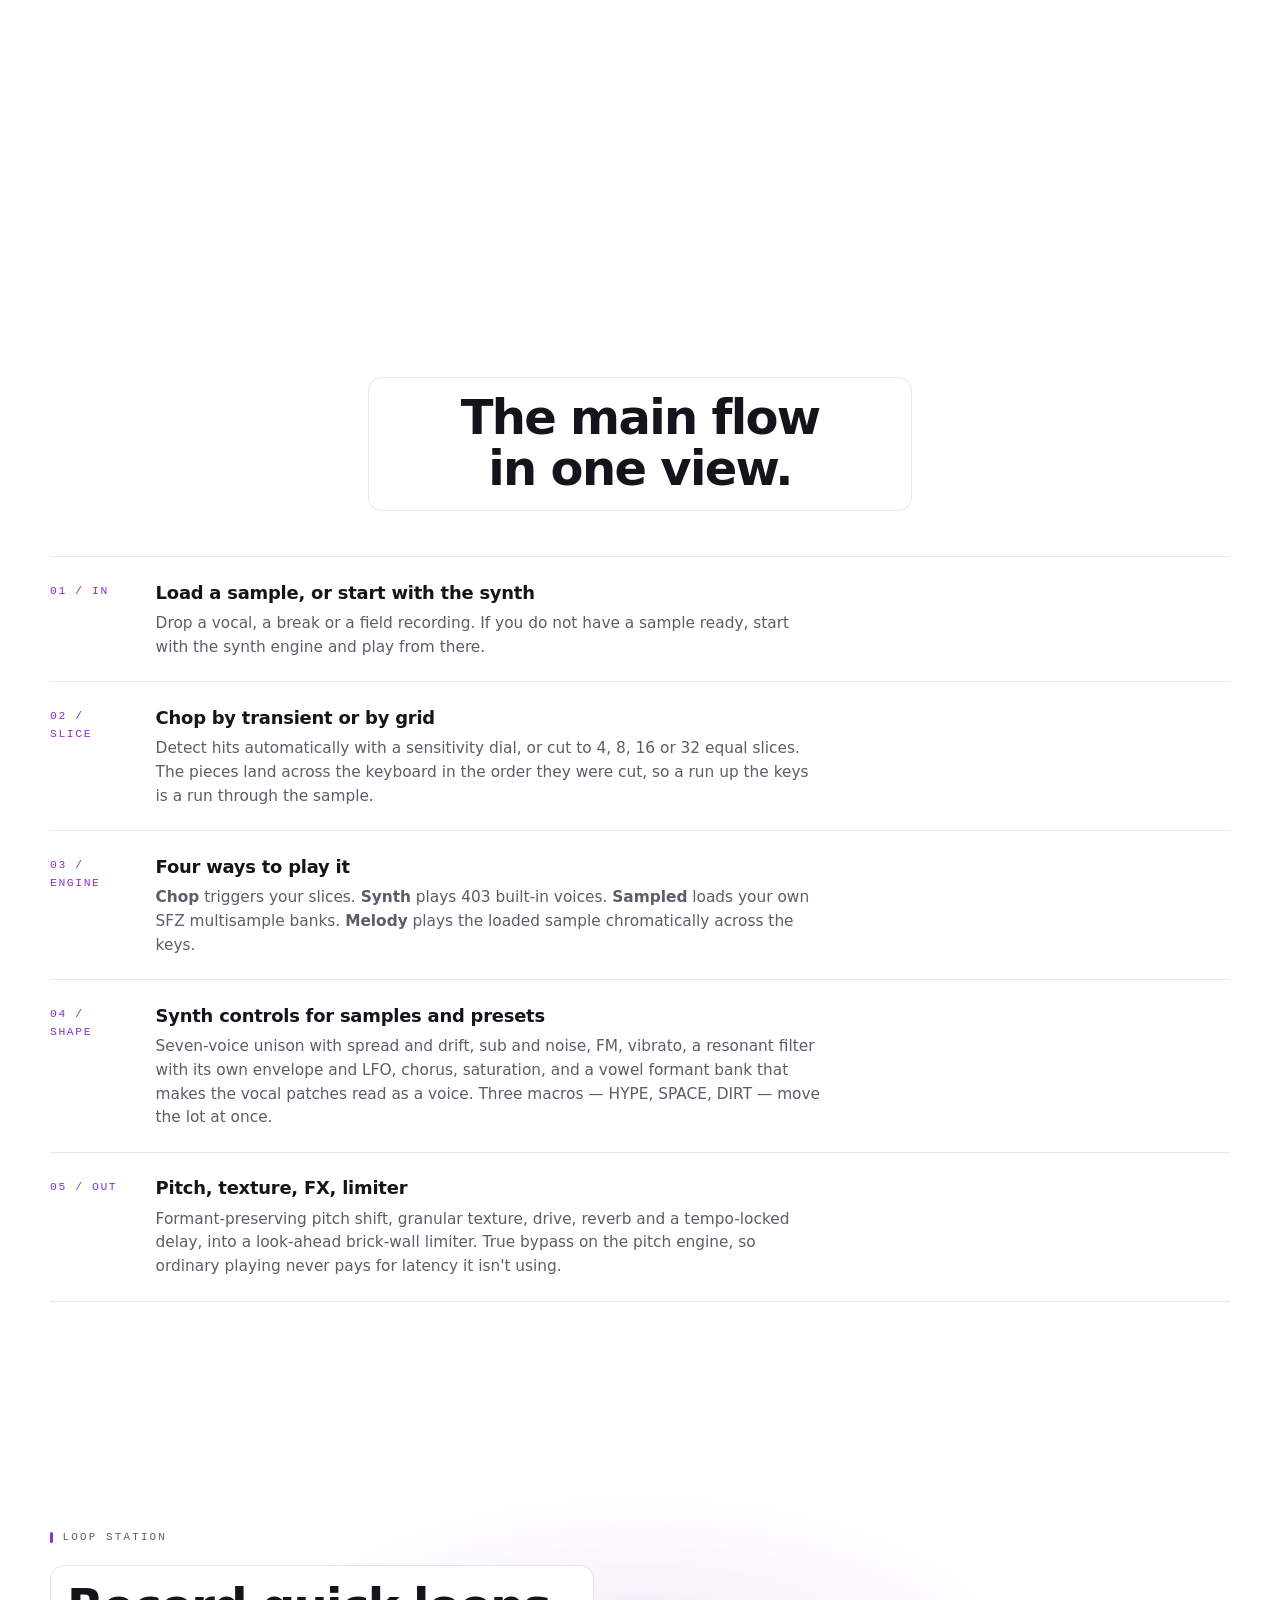
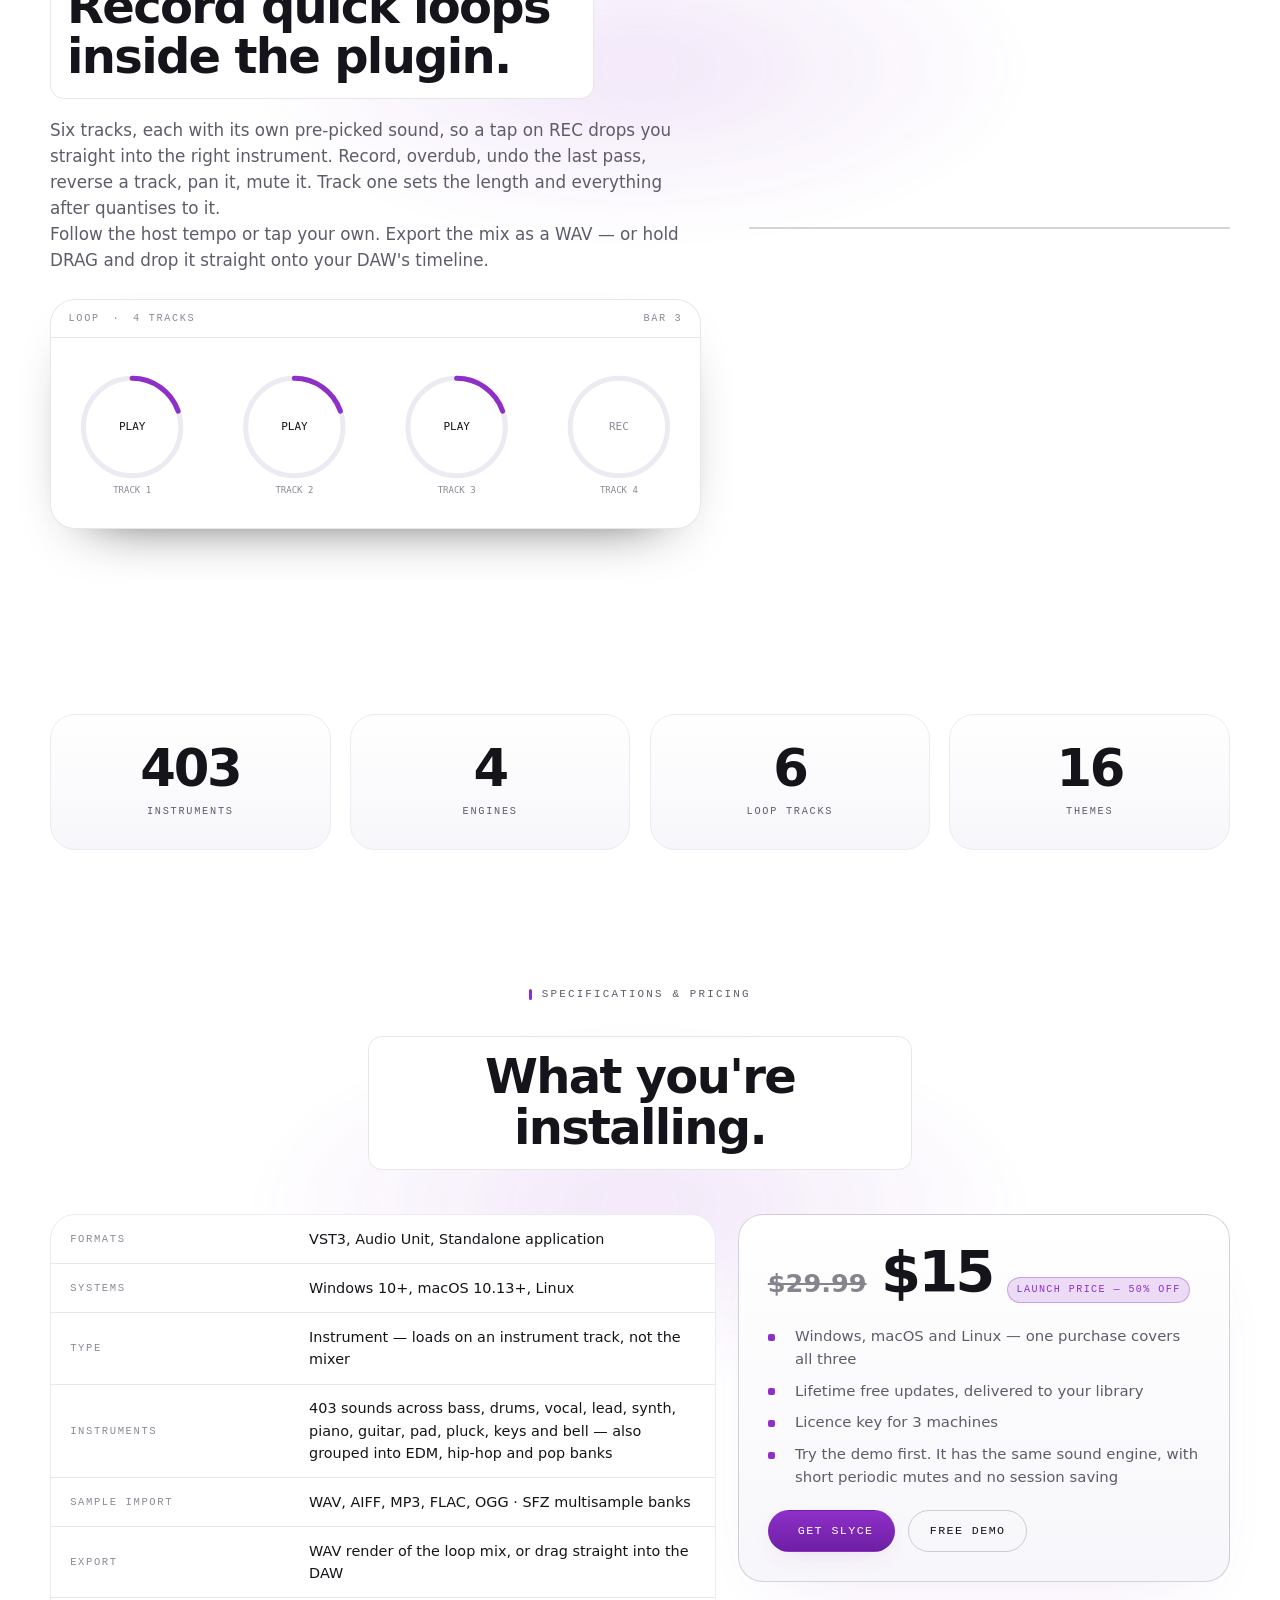
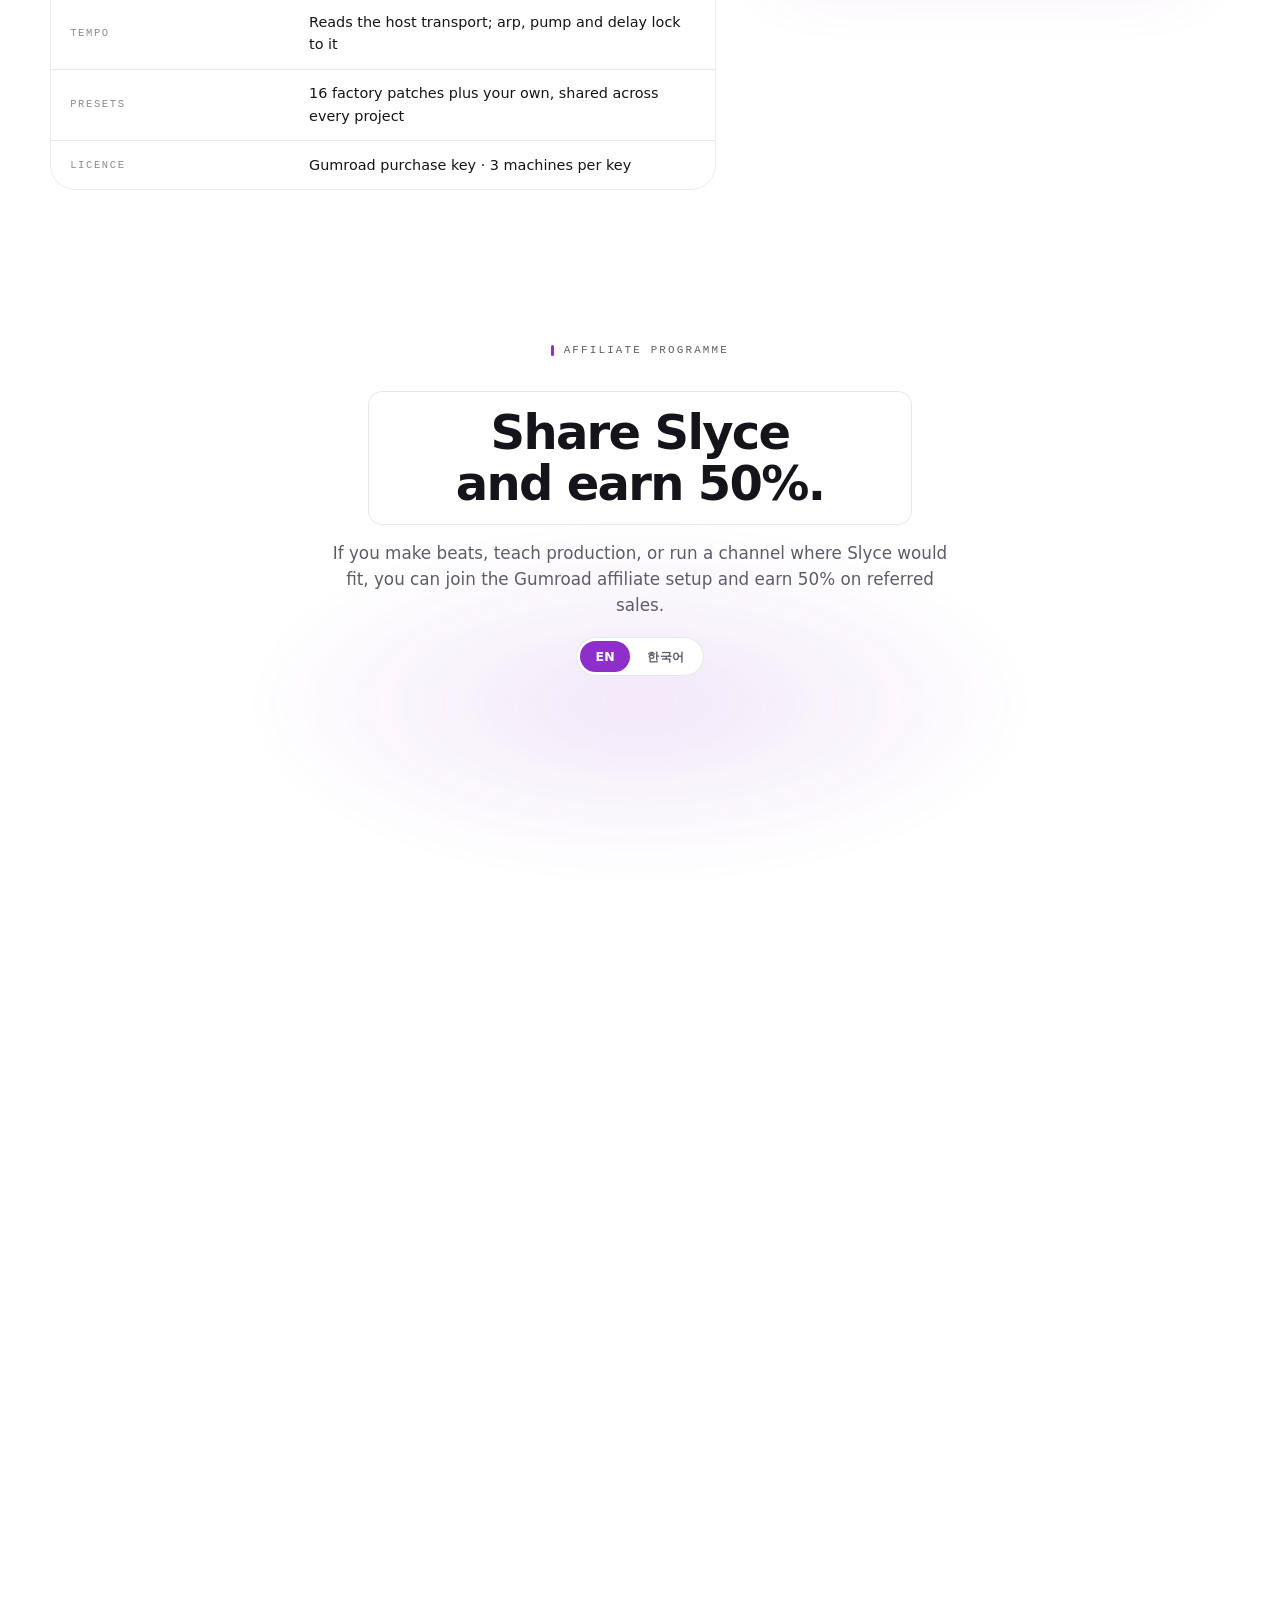
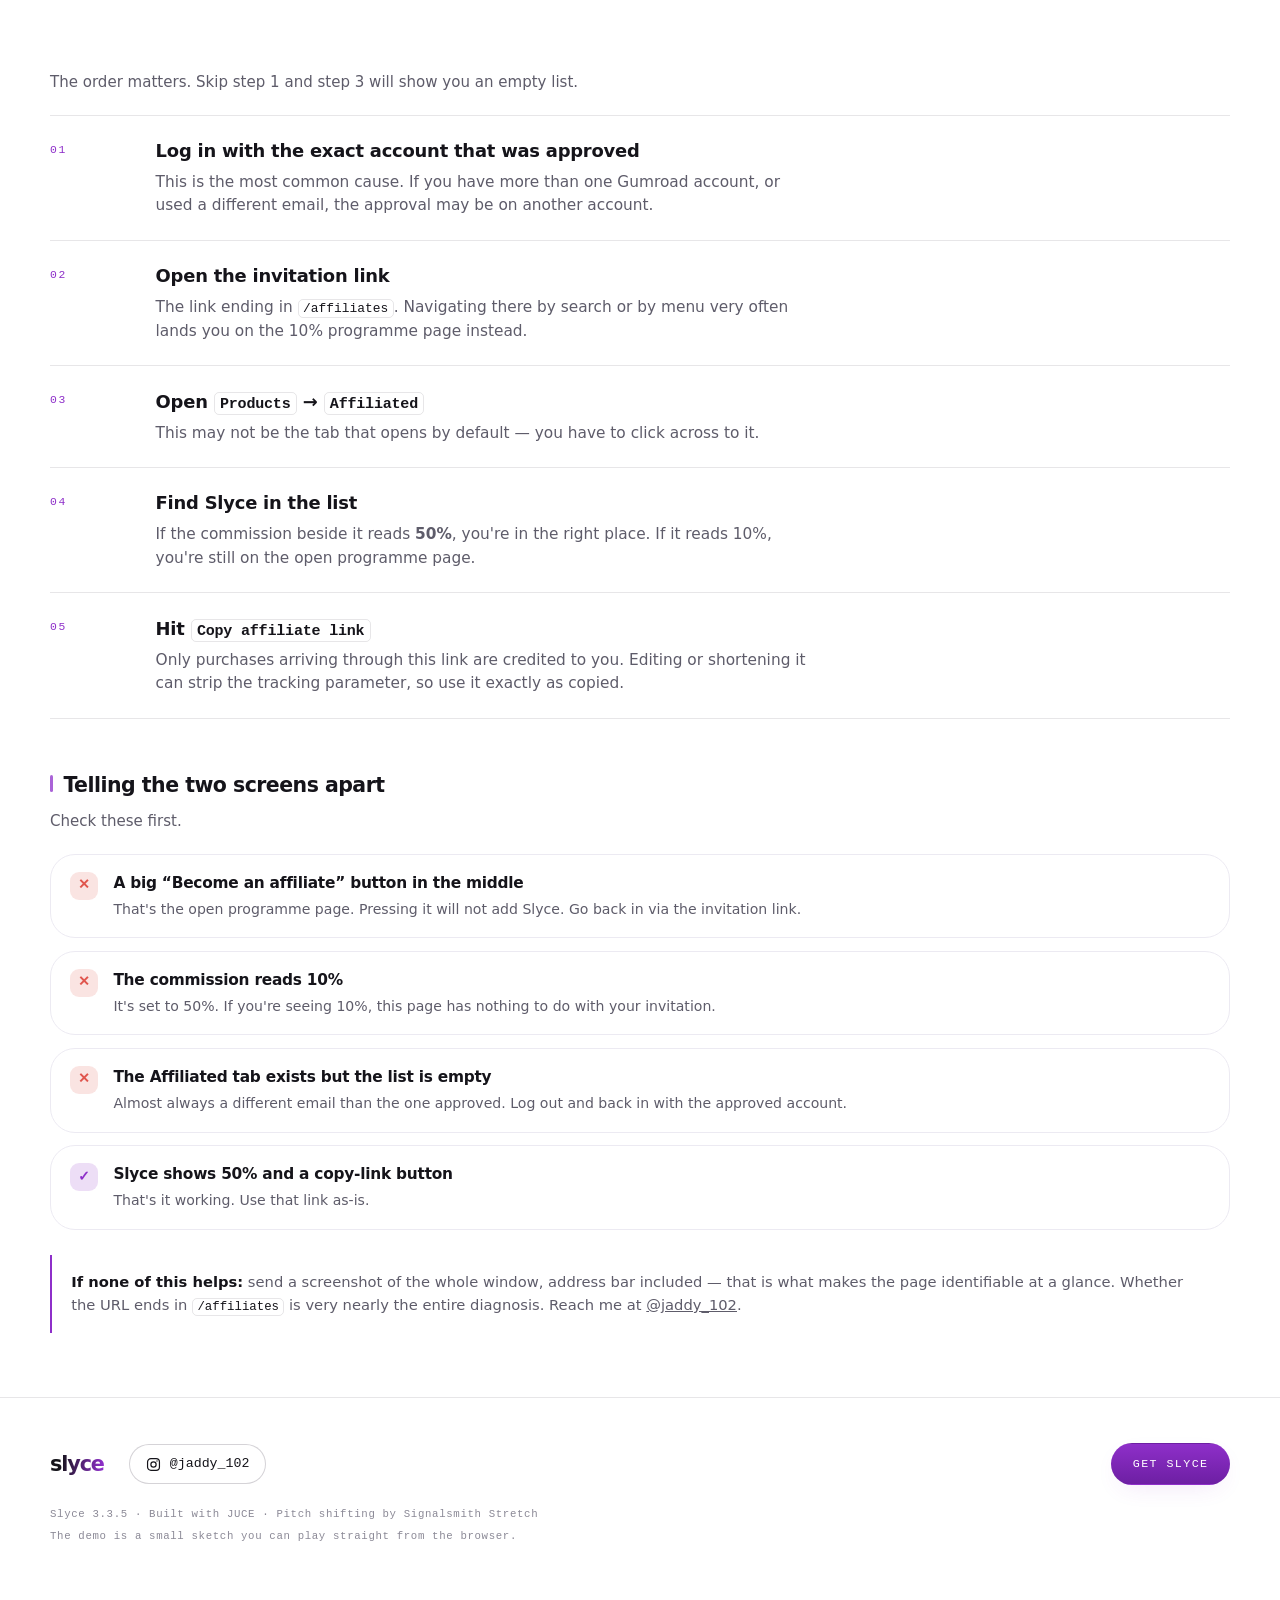
==== commit cc0461ba: "web: replace product showcase with latest reference skins" ====
--- a/web/index.html
+++ b/web/index.html
@@ -276,6 +276,9 @@
   box-shadow: 0 42px 90px -38px rgba(0,0,0,.86), 0 0 calc(20px + var(--pulse) * 24px) var(--glow), 0 0 0 1px color-mix(in srgb, var(--accent) 20%, transparent) inset;
 }
 .device img { display: block; width: 100%; height: auto; }
+.device > img:not(#productShot) { display: none !important; }
+.device picture { display: block; }
+.device picture img { width: 100%; height: auto; }
 @keyframes device-sheen { 0%, 34% { transform: translateX(-72%) rotate(7deg); } 62%, 100% { transform: translateX(72%) rotate(7deg); } }
 @media (prefers-reduced-motion: reduce) { .device::after { animation: none; } }
 
@@ -836,6 +839,9 @@
 
     <div class="showcase">
       <div class="device" id="deviceMain">
+        <picture aria-label="Slyce 3.3.5 reference interface">
+          <img id="productShot" src="assets/reference_light.png" alt="Slyce 3.3.5 vocal chop instrument interface with browser, waveform slices, creative effects, built-in looper and keyboard" loading="eager" decoding="async" fetchpriority="high">
+        </picture>
         <img src="[data-uri]" alt="The Slyce plugin window: waveform, envelope, synth modules, arpeggiator and keyboard">
       </div>
     </div>
@@ -2590,6 +2596,7 @@
       ['clay',    'Clay'],          ['graphite','Graphite'] ];
     const bar = document.getElementById('skin');
     const modeBtn = document.getElementById('skinMode');
+    const productShot = document.getElementById('productShot');
     const saved = (() => { try { return JSON.parse(localStorage.getItem('slyce.skin') || '{}'); }
                            catch (e) { return {}; } })();
 
@@ -2601,6 +2608,9 @@
       root.setAttribute('data-accent', accent);
       root.setAttribute('data-theme', mode);
       modeBtn.textContent = mode === 'dark' ? 'Light' : 'Dark';
+      if (productShot) {
+        productShot.src = mode === 'dark' ? 'assets/reference_dark.png' : 'assets/reference_light.png';
+      }
       bar.querySelectorAll('button').forEach(b =>
         b.setAttribute('aria-pressed', String(b.dataset.a === accent)));
       // Every canvas colour is cached; the cache has to be told.
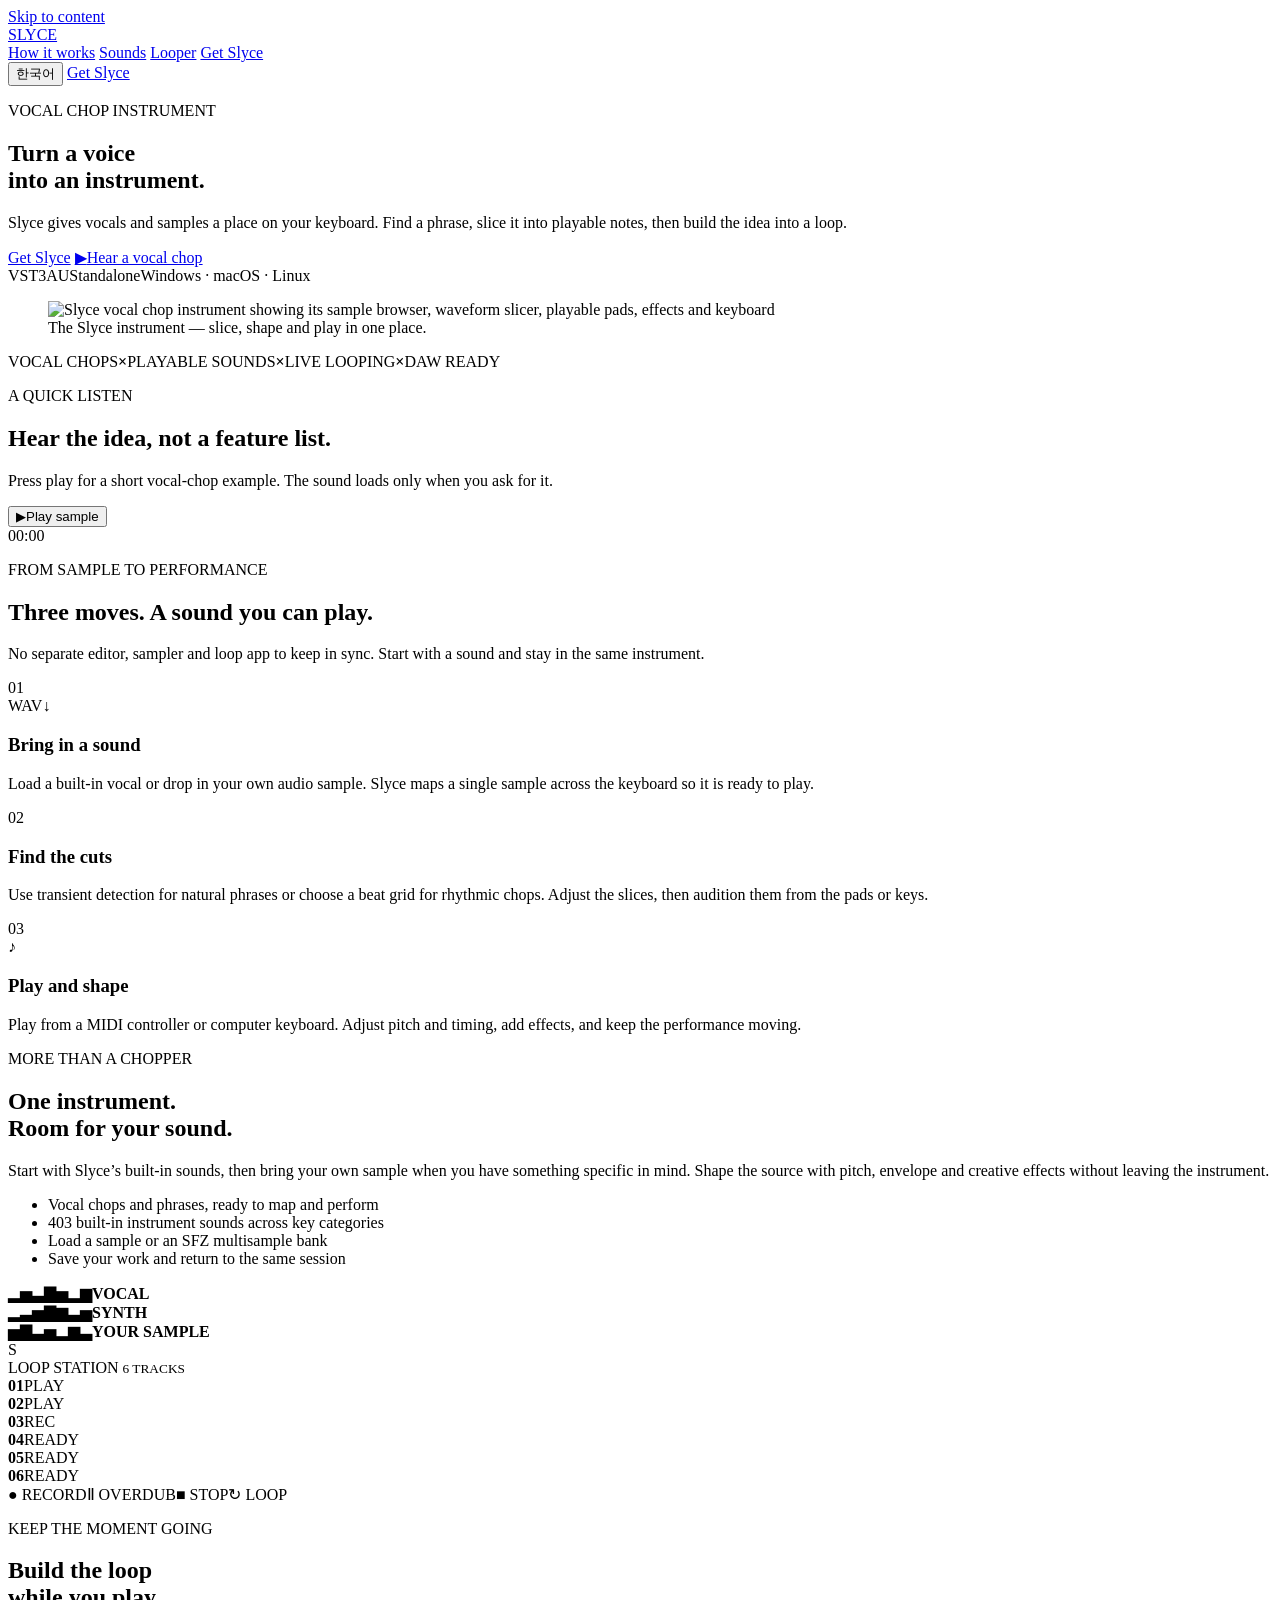
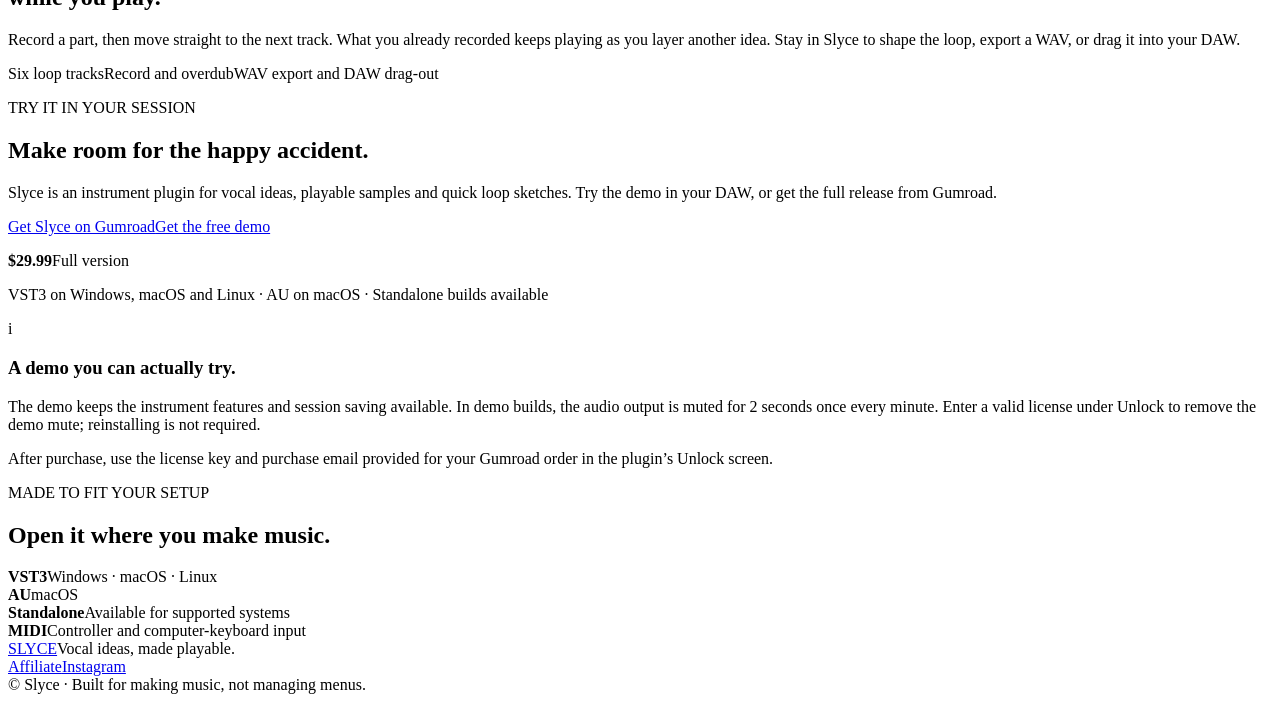
==== commit 2d1dfa0b: "Rebuild Slyce product landing page" ====
--- a/web/index.html
+++ b/web/index.html
@@ -1,2934 +1,104 @@
 <!doctype html>
-<html lang="en">
+<html lang="en" data-theme="violet">
 <head>
-<meta charset="utf-8">
-<meta name="viewport" content="width=device-width, initial-scale=1, viewport-fit=cover">
-<title>Slyce 3.3.5 — vocal chop instrument</title>
-<meta name="description" content="Slyce 3.3.5 — a hands-on vocal chop instrument with a six-track loop station. VST3, AU and Standalone for Windows, macOS and Linux.">
-<meta name="theme-color" content="#0d0d10" media="(prefers-color-scheme: dark)">
-<meta name="theme-color" content="#f6f3ef" media="(prefers-color-scheme: light)">
-
-<meta property="og:type" content="website">
-<meta property="og:title" content="Slyce 3.3.5 — vocal chop instrument">
-<meta property="og:description" content="Slyce 3.3.5 — a hands-on vocal chop instrument with a six-track loop station. VST3, AU and Standalone for Windows, macOS and Linux.">
-<meta name="twitter:card" content="summary_large_image">
-<meta name="twitter:title" content="Slyce 3.3.5 — vocal chop instrument">
-<meta name="twitter:description" content="Slyce 3.3.5 — a hands-on vocal chop instrument with a six-track loop station. VST3, AU and Standalone for Windows, macOS and Linux.">
-
-<link rel="icon" href="data:image/svg+xml,%3Csvg xmlns='http://www.w3.org/2000/svg' viewBox='0 0 32 32'%3E%3Crect width='32' height='32' rx='7' fill='%230d0d10'/%3E%3Cg fill='%23bf5af2'%3E%3Crect x='7' y='17' width='3.4' height='9' rx='1.4'/%3E%3Crect x='14.3' y='11' width='3.4' height='15' rx='1.4'/%3E%3Crect x='21.6' y='6' width='3.4' height='20' rx='1.4'/%3E%3C/g%3E%3C/svg%3E">
-
-<style>
-/* Minimal reset. The artifact host supplied one; a plain static host does
-   not, and without it the page inherits the browser's default body margin
-   and heading sizes, which the layout below assumes are gone. */
-*, *::before, *::after { box-sizing: border-box; }
-html { -webkit-text-size-adjust: 100%; }
-body { margin: 0; }
-img, svg, video, canvas { display: block; max-width: 100%; }
-button, input, select, textarea { font: inherit; color: inherit; }
-h1, h2, h3, h4, h5, h6, p, figure, blockquote { margin: 0; }
-ul, ol { margin: 0; padding: 0; }
-a { color: inherit; }
-</style>
+  <meta charset="utf-8">
+  <meta name="viewport" content="width=device-width, initial-scale=1">
+  <meta name="theme-color" content="#09080f">
+  <meta name="description" content="Slyce is a vocal chop instrument for turning vocals and samples into playable keys, built-in sounds and layered loops.">
+  <meta property="og:type" content="website">
+  <meta property="og:title" content="Slyce — Vocal Chop Instrument">
+  <meta property="og:description" content="Load a sound. Slice it. Play it. Loop it.">
+  <meta property="og:image" content="https://instrument-nu.vercel.app/assets/reference_light.png">
+  <title>Slyce — Vocal Chop Instrument</title>
+  <link rel="icon" href="data:image/svg+xml,%3Csvg xmlns='http://www.w3.org/2000/svg' viewBox='0 0 40 40'%3E%3Crect width='40' height='40' rx='12' fill='%2309080f'/%3E%3Cpath d='M9 25V15m7 15V10m7 18V12m7 11V8' stroke='%23c58cff' stroke-width='4' stroke-linecap='round'/%3E%3C/svg%3E">
+  <link rel="preload" as="image" href="/assets/reference_light.png" fetchpriority="high">
+  <link rel="stylesheet" href="/site.css">
+  <script src="/site.js" defer></script>
 </head>
 <body>
-<style>
-/* ============================================================
-   Slyce 3.3.5
+  <a class="skip" href="#main" data-copy="skip">Skip to content</a>
+  <header class="topbar">
+    <a class="brand" href="#top" aria-label="Slyce home"><span class="brand-mark" aria-hidden="true"><i></i><i></i><i></i><i></i></span><span>SLYCE</span></a>
+    <nav aria-label="Main navigation">
+      <a href="#workflow" data-copy="navWorkflow">How it works</a>
+      <a href="#sound" data-copy="navSound">Sounds</a>
+      <a href="#looper" data-copy="navLooper">Looper</a>
+      <a href="#buy" data-copy="navBuy">Get Slyce</a>
+    </nav>
+    <div class="top-actions">
+      <button class="language" type="button" id="languageToggle" aria-label="Switch language">한국어</button>
+      <a class="button button-small" href="https://luiseluise.gumroad.com/l/slyce" data-copy="topCta">Get Slyce</a>
+    </div>
+  </header>
 
-   Every animation on this page is a reading of one 128 BPM clock,
-   because that is the claim the release actually makes.
+  <main id="main">
+    <section class="hero wrap" id="top">
+      <div class="hero-copy">
+        <p class="eyebrow"><span class="eyebrow-dot"></span><span data-copy="eyebrow">VOCAL CHOP INSTRUMENT</span></p>
+        <h1><span data-copy="headline">Turn a voice<br>into an instrument.</span></h1>
+        <p class="hero-lede" data-copy="heroLede">Slyce gives vocals and samples a place on your keyboard. Find a phrase, slice it into playable notes, then build the idea into a loop.</p>
+        <div class="hero-actions">
+          <a class="button" href="https://luiseluise.gumroad.com/l/slyce" data-copy="buyCta">Get Slyce</a>
+          <a class="button button-quiet" href="#listen"><span class="play-icon" aria-hidden="true">▶</span><span data-copy="listenCta">Hear a vocal chop</span></a>
+        </div>
+        <div class="format-line"><span>VST3</span><span>AU</span><span data-copy="standalone">Standalone</span><span class="format-sep"></span><span>Windows · macOS · Linux</span></div>
+      </div>
+      <figure class="hero-product">
+        <div class="product-frame"><img src="/assets/reference_light.png" width="1536" height="1024" alt="Slyce vocal chop instrument showing its sample browser, waveform slicer, playable pads, effects and keyboard" fetchpriority="high" decoding="async"></div>
+        <figcaption><span class="live-dot"></span><span data-copy="caption">The Slyce instrument — slice, shape and play in one place.</span></figcaption>
+      </figure>
+      <div class="hero-orbit" aria-hidden="true"></div>
+    </section>
 
-   The signature: the wordmark is CHOPPED. Sixteen vertical slices,
-   knocked out of alignment on the beat with the channels split,
-   fanning apart as you scroll. The product is named for the thing
-   it does to audio; the type gets the same treatment.
-   ============================================================ */
+    <section class="signal-strip" aria-label="Slyce at a glance">
+      <div class="wrap signal-inner"><span data-copy="stripOne">VOCAL CHOPS</span><b>×</b><span data-copy="stripTwo">PLAYABLE SOUNDS</span><b>×</b><span data-copy="stripThree">LIVE LOOPING</span><b>×</b><span data-copy="stripFour">DAW READY</span></div>
+    </section>
 
-@property --p { syntax: "<number>"; inherits: false; initial-value: 0; }
+    <section class="section wrap" id="listen">
+      <div class="section-head"><p class="eyebrow" data-copy="listenEyebrow">A QUICK LISTEN</p><h2 data-copy="listenTitle">Hear the idea, not a feature list.</h2><p class="section-copy" data-copy="listenText">Press play for a short vocal-chop example. The sound loads only when you ask for it.</p></div>
+      <div class="listen-card">
+        <button class="audio-button" id="audioToggle" type="button" aria-label="Play vocal chop sample"><span class="audio-glyph" aria-hidden="true">▶</span><span class="audio-label" data-copy="audioPlay">Play sample</span></button>
+        <div class="audio-wave" aria-hidden="true"><span></span><span></span><span></span><span></span><span></span><span></span><span></span><span></span><span></span><span></span><span></span><span></span><span></span><span></span><span></span><span></span><span></span><span></span><span></span><span></span><span></span><span></span><span></span><span></span><span></span><span></span><span></span><span></span><span></span><span></span><span></span><span></span><span></span><span></span><span></span><span></span><span></span><span></span><span></span><span></span><span></span><span></span><span></span><span></span><span></span><span></span><span></span><span></span><span></span><span></span><span></span><span></span><span></span><span></span><span></span><span></span><span></span><span></span><span></span></div>
+        <span class="audio-time" id="audioTime">00:00</span>
+        <audio id="sampleAudio" preload="none" data-src="/audio/slyce-chop-demo.wav"></audio>
+      </div>
+    </section>
 
-:root {
-  --base:      #0a090e;
-  --card:      #16151d;
-  --card-2:    #1d1c26;
-  --highlight: #2b2937;
-  --line:      rgba(255,255,255,.08);
-  --line-2:    rgba(255,255,255,.15);
-  --text:      #f4f3f8;
-  --muted:     #9d9aa9;
-  --dim:       #6c6979;
-  --accent:    #bf5af2;
-  --accent-2:  #8e3fd0;
-  --signal:    #ff9f0a;
-  --cyan:      #5ac8fa;
-  --glow:      rgba(191,90,242,.26);
-
-  --r-card: 25px; --r-md: 14px; --r-pill: 9999px;
-  --pulse: 0;                     /* JS writes the beat envelope here */
-
-  --display: -apple-system, BlinkMacSystemFont, "Segoe UI Variable Display",
-             "Segoe UI", system-ui, "Helvetica Neue", Arial,
-             "Apple SD Gothic Neo", "Malgun Gothic", "Noto Sans KR",
-             "Pretendard", sans-serif;
-  --mono: ui-monospace, "SF Mono", SFMono-Regular, "JetBrains Mono",
-          Menlo, Consolas, monospace;
-}
-
-/* LIGHT IS THE DEFAULT, not a preference the OS happens to hold. This is a
-   product page and it opens white; the dark scheme is still there for anyone
-   who picks it. The base is near-white rather than the old grey-lilac. */
-:root {
-  --base: #ffffff; --card: #ffffff; --card-2: #f7f6fa; --highlight: #eceaf2;
-  --line: rgba(22,16,36,.09); --line-2: rgba(22,16,36,.16);
-  --text: #15141a; --muted: #5e5c6a; --dim: #8b8996;
-  --glow: color-mix(in srgb, var(--accent) 16%, transparent);
-}
-
-@media (prefers-color-scheme: light) {
-  :root {
-    --base: #ffffff; --card: #ffffff; --card-2: #f7f6fa; --highlight: #eceaf2;
-    --line: rgba(22,16,36,.10); --line-2: rgba(22,16,36,.18);
-    --text: #15141a; --muted: #5e5c6a; --dim: #8b8996;
-    --accent: #8e2fc9; --accent-2: #6d1fa3; --signal: #b96500; --cyan: #0a84c8;
-    --glow: rgba(142,47,201,.16);
-  }
-}
-:root[data-theme="dark"] {
-  --base: #0a090e; --card: #16151d; --card-2: #1d1c26; --highlight: #2b2937;
-  --line: rgba(255,255,255,.08); --line-2: rgba(255,255,255,.15);
-  --text: #f4f3f8; --muted: #9d9aa9; --dim: #6c6979;
-  --accent: #bf5af2; --accent-2: #8e3fd0; --signal: #ff9f0a; --cyan: #5ac8fa;
-  --glow: rgba(191,90,242,.26);
-}
-:root[data-theme="light"] {
-  --base: #ffffff; --card: #ffffff; --card-2: #f7f6fa; --highlight: #eceaf2;
-  --line: rgba(22,16,36,.10); --line-2: rgba(22,16,36,.18);
-  --text: #15141a; --muted: #5e5c6a; --dim: #8b8996;
-  --accent: #8e2fc9; --accent-2: #6d1fa3; --signal: #b96500; --cyan: #0a84c8;
-  --glow: rgba(142,47,201,.16);
-}
-
-:root[data-accent="violet"] { --accent:#8e2fc9; --accent-2:#6d1fa3; }
-:root[data-accent="signal"] { --accent:#e01862; --accent-2:#a8114a; }
-:root[data-accent="acid"]   { --accent:#6f9400; --accent-2:#536e00; }
-:root[data-accent="mint"]   { --accent:#008f66; --accent-2:#00694b; }
-:root[data-accent="cobalt"] { --accent:#0a63d6; --accent-2:#0749a1; }
-:root[data-accent="ember"]  { --accent:#d2500d; --accent-2:#9e3c0a; }
-:root[data-accent="clay"]   { --accent:#a85436; --accent-2:#7d3f28; }
-:root[data-accent="graphite"]{--accent:#4c4a57; --accent-2:#33323b; }
-/* Dark ground wants the brighter end of each hue; the light values above go
-   muddy on it. */
-:root[data-theme="dark"][data-accent="violet"] { --accent:#bf5af2; --accent-2:#8e3fd0; }
-:root[data-theme="dark"][data-accent="signal"] { --accent:#ff3d7f; --accent-2:#c72a60; }
-:root[data-theme="dark"][data-accent="acid"]   { --accent:#c2f24a; --accent-2:#93b833; }
-:root[data-theme="dark"][data-accent="mint"]   { --accent:#2fd6a3; --accent-2:#1fa37b; }
-:root[data-theme="dark"][data-accent="cobalt"] { --accent:#3d8bff; --accent-2:#2a66c2; }
-:root[data-theme="dark"][data-accent="ember"]  { --accent:#ff7a3d; --accent-2:#c25a2a; }
-:root[data-theme="dark"][data-accent="clay"]   { --accent:#d98a6a; --accent-2:#a6664d; }
-:root[data-theme="dark"][data-accent="graphite"]{--accent:#b9b6c4; --accent-2:#8a8794; }
-
-* { box-sizing: border-box; }
-
-body {
-  margin: 0; background: var(--base); color: var(--text);
-  font-family: var(--display); font-size: 16px; line-height: 1.55;
-  -webkit-font-smoothing: antialiased; overflow-x: hidden;
-  scroll-snap-type: y proximity;
-}
-/* `clip`, not `hidden`: hidden turns the root into a scroll container, which
-   silently disables position: sticky everywhere on the page. */
-html { overflow-x: clip; }
-
-.wrap { width: min(1180px, 100% - 2.5rem); margin-inline: auto; }
-
-.screen {
-  min-height: 100svh; display: flex; flex-direction: column; justify-content: center;
-  padding: 5.5rem 0 4rem; position: relative; scroll-snap-align: start;
-}
-
-/* the ambient field lives behind everything */
-#field { position: fixed; inset: 0; z-index: -2; pointer-events: none; opacity: .55; }
-.blob {
-  position: absolute; z-index: -1; pointer-events: none;
-  width: min(1100px, 110%); height: 460px; left: 50%; translate: -50% 0; top: 8%;
-  background: radial-gradient(closest-side, var(--glow), transparent 72%);
-  filter: blur(30px);
-  /* the whole page breathes on the beat */
-  scale: calc(1 + var(--pulse) * .06);
-  opacity: calc(.75 + var(--pulse) * .25);
-}
-
-h1, h2, h3 { margin: 0; text-wrap: balance; }
-h2 { font-size: clamp(1.9rem, 4.4vw, 3rem); font-weight: 800; letter-spacing: -.035em; line-height: 1.06; }
-h3 { font-size: 1.12rem; font-weight: 650; letter-spacing: -.012em; }
-p { margin: 0; }
-a { color: inherit; }
-:focus-visible { outline: 2px solid var(--accent); outline-offset: 3px; border-radius: 8px; }
-
-.mono-label {
-  font-family: var(--mono); font-size: .68rem; letter-spacing: .2em;
-  text-transform: uppercase; color: var(--muted);
-  display: inline-flex; align-items: center; gap: .6rem;
-}
-.mono-label::before { content: ""; width: 3px; height: 11px; border-radius: 2px; background: var(--accent); }
-.lede { color: var(--muted); font-size: 1.05rem; max-width: 60ch; }
-
-#prog {
-  position: fixed; top: 0; left: 0; height: 2px; width: 0;
-  background: linear-gradient(90deg, var(--accent-2), var(--accent));
-  z-index: 90; box-shadow: 0 0 12px var(--glow);
-}
-
-nav {
-  position: fixed; inset: 2px 0 auto; z-index: 80;
-  backdrop-filter: saturate(1.7) blur(18px);
-  background: color-mix(in srgb, var(--base) 70%, transparent);
-  border-bottom: 1px solid var(--line);
-}
-.nav-in { display: flex; align-items: center; gap: 1.4rem; height: 60px; }
-.mark {
-  font-weight: 800; font-size: 1.3rem; letter-spacing: -.055em;
-  background: linear-gradient(96deg, var(--text) 20%, var(--accent) 95%);
-  -webkit-background-clip: text; background-clip: text; color: transparent;
-}
-.nav-links { display: flex; gap: 1.4rem; margin-left: auto; }
-.nav-links a {
-  font-family: var(--mono); font-size: .71rem; letter-spacing: .14em;
-  text-transform: uppercase; color: var(--muted); text-decoration: none; transition: color .2s;
-}
-.nav-links a:hover { color: var(--text); }
-@media (max-width: 860px) { .nav-links { display: none; } }
-/* The floating comment bubbles are absolutely positioned and nowrap, sized for
-   the space beside a desktop hero. On a phone there is no such space: they ran
-   off the right edge, dragged the page sideways and printed over the copy. */
-@media (max-width: 720px) {
-  .dm { display: none !important; }
-  .blob { width: 100%; filter: blur(22px); }
-}
-
-.btn {
-  font-family: var(--mono); font-size: .73rem; letter-spacing: .12em;
-  text-transform: uppercase; text-decoration: none;
-  padding: .68rem 1.3rem; border-radius: var(--r-pill);
-  border: 1px solid var(--line-2); color: var(--text); background: transparent;
-  display: inline-flex; align-items: center; gap: .5rem; white-space: nowrap;
-  transition: background .2s, box-shadow .25s, border-color .2s;
-  will-change: transform;
-}
-.btn:hover { background: var(--highlight); }
-.btn-primary {
-  background: linear-gradient(180deg, var(--accent) 0%, var(--accent-2) 100%);
-  border-color: transparent; color: #fff;
-  box-shadow: 0 8px 26px -10px var(--glow), 0 0 calc(var(--pulse) * 26px) var(--glow);
-}
-.btn-primary:hover { background: linear-gradient(180deg, var(--accent) 0%, var(--accent-2) 100%); }
-nav .btn { padding: .52rem 1.05rem; }
-
-/* ---- hero ------------------------------------------------------- */
-#hero { padding-top: 5.5rem; overflow: hidden; }
-.hero-grid { display: grid; grid-template-columns: 1fr 1fr; gap: 3rem; align-items: center; }
-@media (max-width: 1040px) { .hero-grid { grid-template-columns: 1fr; gap: 2.2rem; } }
-
-#danmaku { position: absolute; inset: 0; overflow: hidden; pointer-events: none; z-index: 0; }
-.dm { position: absolute; white-space: nowrap; font-family: var(--mono); font-size: .84rem; opacity: 0; will-change: transform; }
-.hero-grid, .scroll-hint { position: relative; z-index: 2; }
-
-/* the chopped wordmark */
-#wordmark { width: 100%; height: clamp(90px, 17vw, 190px); display: block; }
-/* The shards leave the wordmark's own box almost immediately, and that box is
-   190px tall - so the fall has to be painted on a canvas the size of the
-   window or the pieces simply stop at an invisible ceiling. Fixed, so it
-   stays put while the page scrolls underneath. */
-#shardfall {
-  position: fixed; inset: 0; width: 100%; height: 100%;
-  pointer-events: none; z-index: 4; display: block;
-}
-@media (prefers-reduced-motion: reduce) { #shardfall { display: none; } }
-.hero-sub {
-  font-size: clamp(1.08rem, 2.2vw, 1.4rem); font-weight: 500;
-  color: var(--muted); margin-top: .4rem; max-width: 24ch;
-}
-.hero-sub u {
-  text-decoration: underline; text-decoration-color: var(--accent);
-  text-decoration-thickness: 4px; text-underline-offset: 5px; color: var(--text);
-}
-.feat-list { list-style: none; padding: 0; margin: 1.6rem 0 0; display: grid; gap: .6rem; }
-.feat-list li { display: grid; grid-template-columns: 1.5rem 1fr; gap: .7rem; align-items: start; color: var(--muted); font-size: .95rem; }
-.feat-list svg { width: 17px; height: 17px; margin-top: .3rem; color: var(--accent); }
-.feat-list b { color: var(--text); font-weight: 600; }
-.hero-cta { display: flex; flex-wrap: wrap; gap: .8rem; margin-top: 1.9rem; }
-
-.showcase { perspective: 1600px; }
-.device {
-  position: relative; border-radius: 18px; overflow: hidden; border: 1px solid var(--line-2); background: var(--card);
-  box-shadow: 0 40px 90px -40px rgba(0,0,0,.9), 0 0 0 1px rgba(255,255,255,.03) inset;
-  transform-style: preserve-3d; will-change: transform, box-shadow;
-  transition: box-shadow .45s ease, border-color .45s ease;
-}
-.device::after {
-  content: ""; position: absolute; inset: -20% -45%; pointer-events: none;
-  background: linear-gradient(112deg, transparent 42%, color-mix(in srgb, var(--accent) 14%, transparent) 50%, transparent 58%);
-  transform: translateX(-72%) rotate(7deg); mix-blend-mode: screen; opacity: .7;
-  animation: device-sheen 8s cubic-bezier(.4,0,.2,1) infinite;
-}
-.device:hover {
-  border-color: color-mix(in srgb, var(--accent) 55%, var(--line-2));
-  box-shadow: 0 42px 90px -38px rgba(0,0,0,.86), 0 0 calc(20px + var(--pulse) * 24px) var(--glow), 0 0 0 1px color-mix(in srgb, var(--accent) 20%, transparent) inset;
-}
-.device img { display: block; width: 100%; height: auto; }
-.device > img:not(#productShot) { display: none !important; }
-.device picture { display: block; }
-.device picture img { width: 100%; height: auto; }
-@keyframes device-sheen { 0%, 34% { transform: translateX(-72%) rotate(7deg); } 62%, 100% { transform: translateX(72%) rotate(7deg); } }
-@media (prefers-reduced-motion: reduce) { .device::after { animation: none; } }
-
-.scroll-hint {
-  position: absolute; bottom: 1.4rem; left: 50%; translate: -50% 0;
-  color: var(--muted); animation: bounce 1.9s infinite;
-  background: none; border: 0; cursor: pointer; padding: .5rem; z-index: 3;
-}
-.scroll-hint svg { width: 26px; height: 26px; }
-@keyframes bounce { 0%,100% { transform: translateY(0); } 50% { transform: translateY(9px); } }
-
-.clock {
-  margin-top: 1.7rem; display: flex; flex-wrap: wrap; align-items: center; gap: .8rem;
-  font-family: var(--mono); font-size: .73rem; letter-spacing: .07em; color: var(--muted);
-}
-.clock b { color: var(--text); font-weight: 500; font-variant-numeric: tabular-nums; }
-.beat-dots { display: flex; gap: 5px; }
-.beat-dots i { width: 7px; height: 7px; border-radius: 50%; background: var(--highlight); display: block; transition: background .07s, transform .07s; }
-.beat-dots i.on { background: var(--accent); transform: scale(1.4); }
-
-/* ---- instrument ticker ------------------------------------------ */
-.ticker {
-  overflow: hidden; border-block: 1px solid var(--line);
-  padding: .85rem 0; margin-top: 2.4rem;
-  mask-image: linear-gradient(90deg, transparent, #000 8%, #000 92%, transparent);
-}
-.ticker-row { display: flex; gap: 2.2rem; width: max-content; animation: slide 60s linear infinite; }
-.ticker span { font-family: var(--mono); font-size: .78rem; letter-spacing: .1em; color: var(--dim); white-space: nowrap; }
-.ticker span.hot { color: var(--accent); }
-@keyframes slide { to { transform: translateX(-50%); } }
-
-/* ---- panels ----------------------------------------------------- */
-.panel {
-  background: var(--card); border: 1px solid var(--line);
-  border-radius: var(--r-card); overflow: hidden;
-  box-shadow: 0 24px 60px -40px rgba(0,0,0,.9);
-}
-.panel-bar {
-  display: flex; align-items: center; gap: .8rem; padding: .68rem 1.1rem;
-  border-bottom: 1px solid var(--line);
-  font-family: var(--mono); font-size: .64rem; letter-spacing: .16em;
-  text-transform: uppercase; color: var(--dim);
-}
-.panel-bar .sp { margin-left: auto; }
-canvas { display: block; width: 100%; }
-#scope { height: 220px; }
-@media (max-width: 640px) { #scope { height: 150px; } }
-
-.sec-head { display: grid; gap: .9rem; justify-items: center; text-align: center; margin-bottom: 2.8rem; }
-.sec-head .lede { text-align: center; }
-
-.cards { display: grid; grid-template-columns: repeat(3, 1fr); gap: 1.2rem; }
-@media (max-width: 960px) { .cards { grid-template-columns: 1fr; } }
-
-.fcard {
-  position: relative; padding: 1.5rem; border-radius: var(--r-card);
-  border: 1px solid var(--highlight);
-  background: linear-gradient(180deg, var(--card) 0%, var(--card-2) 100%);
-  display: grid; gap: .9rem; align-content: start;
-  transition: border-color .35s, box-shadow .35s;
-  transform-style: preserve-3d; will-change: transform;
-}
-.fcard:hover { border-color: color-mix(in srgb, var(--accent) 55%, transparent); box-shadow: 0 26px 60px -34px var(--glow); }
-.fcard h3 { transition: color .3s; }
-.fcard:hover h3 { color: var(--accent); }
-.fcard p { color: var(--muted); font-size: .94rem; }
-.fcard canvas { border-radius: var(--r-md); background: var(--base); }
-.icon {
-  width: 46px; height: 46px; border-radius: var(--r-pill); display: grid; place-items: center;
-  color: var(--accent); background: var(--base); transition: background .3s;
-}
-.fcard:hover .icon { background: color-mix(in srgb, var(--accent) 14%, transparent); }
-.icon svg { width: 21px; height: 21px; }
-
-/* ---- the draggable filter knob ---------------------------------- */
-.knob-row { display: grid; grid-template-columns: 150px 1fr; gap: 1.6rem; align-items: center; }
-@media (max-width: 720px) { .knob-row { grid-template-columns: 1fr; justify-items: center; } }
-#knob { width: 130px; height: 130px; cursor: grab; touch-action: none; }
-#knob:active { cursor: grabbing; }
-.knob-read {
-  font-family: var(--mono); font-size: .7rem; letter-spacing: .12em; text-transform: uppercase;
-  color: var(--muted); text-align: center; margin-top: .4rem;
-}
-.knob-read b { color: var(--accent); font-variant-numeric: tabular-nums; }
-#spectrum { height: 150px; border-radius: var(--r-md); background: var(--base); border: 1px solid var(--line); }
-
-/* ---- signal chain ----------------------------------------------- */
-.link {
-  display: grid; grid-template-columns: 5rem 1fr; gap: 1.6rem;
-  padding: 1.35rem 0; border-top: 1px solid var(--line); align-items: start;
-}
-.link:last-child { border-bottom: 1px solid var(--line); }
-.link .n { font-family: var(--mono); font-size: .71rem; letter-spacing: .14em; color: var(--accent); padding-top: .3rem; }
-.link p { color: var(--muted); font-size: .96rem; max-width: 68ch; margin-top: .35rem; }
-@media (max-width: 640px) { .link { grid-template-columns: 1fr; gap: .3rem; } }
-
-.stats { display: grid; grid-template-columns: repeat(4, 1fr); gap: 1.2rem; }
-.stat {
-  border: 1px solid var(--highlight); border-radius: var(--r-card);
-  background: linear-gradient(180deg, var(--card) 0%, var(--card-2) 100%);
-  padding: 1.8rem 1.4rem; text-align: center; transition: border-color .35s, transform .3s;
-}
-.stat:hover { border-color: color-mix(in srgb, var(--accent) 50%, transparent); transform: translateY(-4px); }
-.stat b { display: block; font-size: clamp(2.1rem, 4.6vw, 3.2rem); font-weight: 800; letter-spacing: -.045em; line-height: 1; font-variant-numeric: tabular-nums; }
-.stat span { font-family: var(--mono); font-size: .64rem; letter-spacing: .17em; text-transform: uppercase; color: var(--muted); display: block; margin-top: .6rem; }
-@media (max-width: 780px) { .stats { grid-template-columns: repeat(2, 1fr); } }
-
-/* ---- affiliate --------------------------------------------------- */
-/* Korean must not break mid-word; without keep-all the browser wraps between
-   any two syllables and the copy reads as broken. Latin keeps normal rules. */
-#aff[data-lang="ko"] { word-break: keep-all; }
-#aff[data-lang="ko"] h2, #aff[data-lang="ko"] h3,
-#aff[data-lang="ko"] h4, #aff[data-lang="ko"] .tell b { letter-spacing: -.015em; }
-#aff[data-lang="ko"] p, #aff[data-lang="ko"] .lede { line-height: 1.75; }
-
-.langsw {
-  display: inline-flex; gap: 2px; padding: 3px; margin-top: .3rem;
-  border: 1px solid var(--line); border-radius: 999px; background: var(--base);
-}
-.langsw button {
-  font: inherit; font-size: .78rem; font-weight: 600; letter-spacing: .03em;
-  padding: .35rem .95rem; border-radius: 999px; border: 0; cursor: pointer;
-  background: transparent; color: var(--muted); transition: .18s;
-}
-.langsw button:hover { color: var(--text); }
-.langsw button[aria-pressed="true"] { background: var(--accent); color: #fff; }
-.langsw button:focus-visible { outline: 2px solid var(--accent); outline-offset: 2px; }
-.langsw-nav { margin-top: 0; margin-left: .35rem; }
-.langsw-nav button { padding: .3rem .6rem; font-size: .72rem; }
-@media (max-width: 860px) { .langsw-nav { display: none; } }
-
-/* Korean sets differently: it breaks between words rather than inside them,
-   and the same sentence runs longer, so headings need tighter tracking and
-   body copy needs more leading. Scoped to the whole document now, not just
-   the affiliate block. */
-html[data-lang="ko"] { word-break: keep-all; }
-html[data-lang="ko"] h1, html[data-lang="ko"] h2,
-html[data-lang="ko"] h3, html[data-lang="ko"] h4 { letter-spacing: -.02em; }
-html[data-lang="ko"] p, html[data-lang="ko"] .lede,
-html[data-lang="ko"] li { line-height: 1.78; }
-
-.aff-h {
-  margin: 3.2rem 0 .5rem; font-size: 1.28rem; letter-spacing: -.025em;
-  display: flex; align-items: baseline; gap: .65rem;
-}
-.aff-h::before {
-  content: ""; width: 3px; height: .85em; border-radius: 2px;
-  background: var(--accent); opacity: .75; flex: none;
-}
-.aff-sub { color: var(--muted); font-size: .94rem; margin-bottom: 1.3rem; max-width: 66ch; }
-
-.doors { display: grid; grid-template-columns: 1fr 1fr; gap: 1.2rem; }
-@media (max-width: 760px) { .doors { grid-template-columns: 1fr; } }
-.door {
-  position: relative; overflow: hidden; padding: 1.4rem;
-  border-radius: var(--r-card); border: 1px solid var(--highlight); background: var(--card);
-}
-.door.bad  { border-color: color-mix(in srgb, #e0554d 34%, var(--highlight)); }
-.door.good { border-color: color-mix(in srgb, var(--accent) 40%, var(--highlight)); }
-.door::before { content: ""; position: absolute; inset: 0 0 auto; height: 2px; }
-.door.bad::before  { background: linear-gradient(90deg, #e0554d, transparent); }
-.door.good::before { background: linear-gradient(90deg, var(--accent), transparent); }
-.dtag {
-  font-family: var(--mono); font-size: .62rem; letter-spacing: .16em;
-  text-transform: uppercase; margin-bottom: .6rem; display: block;
-}
-.door.bad .dtag  { color: #e0554d; }
-.door.good .dtag { color: var(--accent); }
-.door h4 { font-size: 1.02rem; letter-spacing: -.02em; margin-bottom: .15rem; }
-.dpct {
-  font-family: var(--mono); font-size: .78rem; color: var(--muted);
-  font-variant-numeric: tabular-nums; margin-bottom: .75rem;
-}
-.door p { color: var(--muted); font-size: .91rem; }
-.dpath {
-  margin-top: .9rem; font-size: .78rem; color: var(--dim);
-  background: var(--base); border: 1px solid var(--line);
-  border-radius: var(--r-md); padding: .55rem .75rem;
-}
-
-.tells { display: grid; gap: .8rem; }
-.tell {
-  display: grid; grid-template-columns: auto 1fr; gap: .95rem; align-items: start;
-  border: 1px solid var(--highlight); border-radius: var(--r-card);
-  background: var(--card); padding: 1.05rem 1.2rem;
-}
-.tell .glyph {
-  width: 28px; height: 28px; border-radius: 9px; display: grid; place-items: center;
-  font-family: var(--mono); font-weight: 700; font-size: .85rem; flex: none;
-}
-.tell .glyph.bad  { color: #e0554d; background: color-mix(in srgb, #e0554d 16%, transparent); }
-.tell .glyph.good { color: var(--accent); background: color-mix(in srgb, var(--accent) 16%, transparent); }
-.tell b { display: block; font-size: .96rem; letter-spacing: -.015em; }
-.tell p { color: var(--muted); font-size: .88rem; margin-top: .2rem; }
-
-.aff-note {
-  margin-top: 1.6rem; border-left: 2px solid var(--accent);
-  background: var(--card); border-radius: 0 var(--r-md) var(--r-md) 0;
-  padding: 1rem 1.2rem; font-size: .92rem; color: var(--muted);
-}
-.aff-note b { color: var(--text); }
-#aff code, #aff .ic {
-  font-family: var(--mono); font-size: .84em; background: var(--base);
-  border: 1px solid var(--line); border-radius: 5px; padding: .1em .35em;
-  color: var(--text); white-space: nowrap;
-}
-
-.aff-split { display: grid; grid-template-columns: .92fr 1.08fr; gap: 1.4rem; align-items: start; }
-@media (max-width: 900px) { .aff-split { grid-template-columns: 1fr; } }
-.aff-take {
-  border: 1px solid color-mix(in srgb, var(--accent) 34%, var(--highlight));
-  border-radius: var(--r-card); padding: 1.8rem 1.6rem;
-  background: linear-gradient(180deg,
-    color-mix(in srgb, var(--accent) 9%, var(--card)) 0%, var(--card-2) 100%);
-}
-.aff-num {
-  font-size: clamp(3rem, 7vw, 4.4rem); font-weight: 800; letter-spacing: -.05em;
-  line-height: 1; color: var(--accent); font-variant-numeric: tabular-nums;
-}
-.aff-take .cap {
-  font-family: var(--mono); font-size: .64rem; letter-spacing: .17em;
-  text-transform: uppercase; color: var(--muted); margin-top: .7rem;
-}
-.aff-math {
-  margin-top: 1.4rem; padding-top: 1.2rem; border-top: 1px solid var(--line);
-  font-size: .93rem; color: var(--muted);
-}
-.aff-math b { color: var(--text); font-variant-numeric: tabular-nums; }
-.aff-warn {
-  display: grid; grid-template-columns: auto 1fr; gap: 1rem; align-items: start;
-  border: 1px solid var(--highlight); border-radius: var(--r-card);
-  background: var(--card); padding: 1.3rem 1.4rem; margin-top: 1.2rem;
-}
-.aff-warn .x {
-  width: 30px; height: 30px; border-radius: 9px; display: grid; place-items: center;
-  font-family: var(--mono); font-weight: 700; flex: none;
-  color: #e0554d; background: color-mix(in srgb, #e0554d 16%, transparent);
-}
-.aff-warn b { display: block; font-size: .97rem; }
-.aff-warn p { color: var(--muted); font-size: .9rem; margin-top: .25rem; }
-
-.split { display: grid; grid-template-columns: 1.15fr .85fr; gap: 1.4rem; align-items: start; }
-@media (max-width: 980px) { .split { grid-template-columns: 1fr; } }
-
-.specs { border: 1px solid var(--highlight); border-radius: var(--r-card); overflow: hidden; background: var(--card); }
-.specs-scroll { overflow-x: auto; }
-table { border-collapse: collapse; width: 100%; font-size: .9rem; }
-th, td { text-align: left; padding: .8rem 1.2rem; border-bottom: 1px solid var(--line); }
-tr:last-child th, tr:last-child td { border-bottom: 0; }
-th { font-family: var(--mono); font-weight: 400; font-size: .66rem; letter-spacing: .15em; text-transform: uppercase; color: var(--dim); width: 36%; white-space: nowrap; }
-
-.price {
-  border: 1px solid var(--line-2); border-radius: var(--r-card);
-  background: linear-gradient(180deg, var(--card) 0%, var(--card-2) 100%);
-  padding: 1.8rem; display: grid; gap: 1.3rem; box-shadow: 0 30px 70px -44px var(--glow);
-}
-.price-row { display: flex; align-items: baseline; gap: .9rem; flex-wrap: wrap; }
-.price-now { font-size: clamp(2.6rem, 6vw, 3.6rem); font-weight: 800; letter-spacing: -.05em; line-height: 1; }
-/* The list price, struck through. Kept next to the sale price rather than
-   replaced by it: a discount you cannot see the original of is just a price. */
-/* "Hear it" — the demo player under the hero CTA. */
-.hear { margin-top: 1.15rem; padding: .85rem 1rem 1rem; border-radius: var(--r-md);
-        background: color-mix(in srgb, var(--card) 70%, transparent);
-        border: 1px solid var(--line); max-width: 34rem; }
-.hear-head { display: flex; align-items: baseline; gap: .5rem; flex-wrap: wrap;
-             margin-bottom: .6rem; font-size: .92rem; }
-.hear-dot { width: .5rem; height: .5rem; border-radius: 999px; background: var(--accent);
-            align-self: center; flex: none;
-            box-shadow: 0 0 0 calc(var(--pulse, 0) * 4px) color-mix(in srgb, var(--accent) 28%, transparent); }
-.hear-sub { color: var(--muted); font-size: .84rem; }
-.hear-audio { width: 100%; height: 36px; }
-
-/* The playable chopper. */
-.chop { margin-top: 1.15rem; padding: .9rem 1rem 1rem; border-radius: var(--r-md);
-        background: var(--card); border: 1px solid var(--line); max-width: 34rem;
-        box-shadow: 0 8px 26px rgba(22,16,36,.06); }
-.chop-head { display: flex; align-items: baseline; gap: .5rem; flex-wrap: wrap;
-             margin-bottom: .75rem; font-size: .92rem; }
-.pads { display: grid; grid-template-columns: repeat(6, 1fr); gap: .4rem; }
-.pad { aspect-ratio: 1 / .8; border-radius: 10px; border: 1px solid var(--line-2);
-       background: var(--card-2); color: var(--muted); font: 600 .78rem/1 var(--mono);
-       display: grid; place-items: center; cursor: pointer; user-select: none;
-       transition: transform .09s cubic-bezier(.32,.72,0,1), background .12s, color .12s;
-       -webkit-tap-highlight-color: transparent; }
-.pad:hover { border-color: var(--accent); color: var(--text); }
-.pad.on { background: var(--accent); color: #fff; border-color: var(--accent);
-          transform: scale(.94); }
-.chop-foot { display: flex; align-items: center; gap: .7rem; margin-top: .75rem;
-             flex-wrap: wrap; }
-.chop-btn { border: 1px solid var(--line-2); background: var(--card-2); color: var(--text);
-            border-radius: var(--r-pill); padding: .42rem .95rem; font-size: .85rem;
-            font-weight: 600; cursor: pointer; }
-.chop-btn:hover { border-color: var(--accent); }
-.chop-btn[aria-pressed="true"] { background: var(--accent); color: #fff; border-color: var(--accent); }
-.chop-note { color: var(--dim); font-size: .8rem; }
-
-/* Theme picker in the nav. */
-.skin { display: flex; align-items: center; gap: .3rem; }
-.skin-sw { width: 18px; height: 18px; border-radius: 999px; border: 1px solid var(--line-2);
-           cursor: pointer; padding: 0; transition: transform .12s; }
-.skin-sw:hover { transform: scale(1.18); }
-.skin-sw[aria-pressed="true"] { box-shadow: 0 0 0 2px var(--base), 0 0 0 4px var(--text); }
-.skin-mode { border: 1px solid var(--line-2); background: var(--card-2); color: var(--text);
-             border-radius: var(--r-pill); padding: .3rem .7rem; font-size: .78rem;
-             font-weight: 600; cursor: pointer; margin-left: .35rem; }
-
-.price-was { font-size: clamp(1.2rem, 2.4vw, 1.6rem); font-weight: 600; color: var(--muted);
-             text-decoration: line-through; text-decoration-thickness: 2px; opacity: .75; }
-.pill {
-  font-family: var(--mono); font-size: .63rem; letter-spacing: .14em; text-transform: uppercase;
-  padding: .38em .85em; border-radius: var(--r-pill);
-  background: color-mix(in srgb, var(--accent) 16%, transparent);
-  color: var(--accent); border: 1px solid color-mix(in srgb, var(--accent) 36%, transparent);
-}
-.incl { list-style: none; margin: 0; padding: 0; display: grid; gap: .55rem; }
-.incl li { display: grid; grid-template-columns: 1rem 1fr; gap: .7rem; color: var(--muted); font-size: .93rem; }
-.incl li::before { content: ""; width: 7px; height: 7px; margin-top: .55rem; border-radius: 2px; background: var(--accent); }
-
-footer { border-top: 1px solid var(--line); padding: 2.8rem 0 3.6rem; }
-.foot-row { display: flex; flex-wrap: wrap; gap: 1rem 1.6rem; align-items: center; }
-.ig {
-  font-family: var(--mono); font-size: .83rem; text-decoration: none; color: var(--text);
-  display: inline-flex; align-items: center; gap: .55rem; padding: .55rem 1rem;
-  border-radius: var(--r-pill); border: 1px solid var(--line-2); background: var(--card);
-  transition: border-color .25s, box-shadow .3s; will-change: transform;
-}
-.ig:hover { border-color: var(--accent); box-shadow: 0 12px 30px -16px var(--glow); }
-.ig svg { width: 15px; height: 15px; }
-.fine { font-family: var(--mono); font-size: .67rem; letter-spacing: .06em; color: var(--dim); line-height: 2; margin-top: 1.2rem; }
-
-/* ==== choreography =============================================== */
-
-/* Headings do not fade in — they are CHOPPED in. Sixteen vertical
-   slices, each growing from its own left edge, which is exactly the
-   figure the plugin draws over a waveform. */
-.chop {
-  --p: 0;
-  mask-image: repeating-linear-gradient(90deg,
-      #000 0 calc(var(--p) * 6.25%), transparent calc(var(--p) * 6.25%) 6.25%);
-  -webkit-mask-image: repeating-linear-gradient(90deg,
-      #000 0 calc(var(--p) * 6.25%), transparent calc(var(--p) * 6.25%) 6.25%);
-  transition: --p 1.05s cubic-bezier(.2,.85,.25,1);
-}
-.chop.in { --p: 1; }
-/* Browsers without @property get a plain fade instead of a stuck mask. */
-@supports not (background: linear-gradient(in srgb, red, red)) {
-  .chop { mask-image: none; -webkit-mask-image: none; opacity: 0; transition: opacity .8s; }
-  .chop.in { opacity: 1; }
-}
-
-.rise {
-  opacity: 0; transform: translateY(34px) scale(.965); filter: blur(9px);
-  transition: opacity .85s cubic-bezier(.16,.9,.2,1),
-              transform .85s cubic-bezier(.16,.9,.2,1),
-              filter .85s cubic-bezier(.16,.9,.2,1);
-  transition-delay: var(--d, 0ms);
-}
-.rise.in { opacity: 1; transform: none; filter: none; }
-
-@media (prefers-reduced-motion: reduce) {
-  body { scroll-snap-type: none; }
-  .rise, .rise.in { opacity: 1; transform: none; filter: none; transition: none; }
-  .chop, .chop.in { mask-image: none; -webkit-mask-image: none; transition: none; }
-  .scroll-hint { animation: none; }
-  .ticker-row { animation: none; }
-  .stat:hover { transform: none; }
-  .dm { display: none; }
-  #field { display: none; }
-  .blob { scale: 1; }
-}
-/* ---- playground -------------------------------------------------- */
-.pg { display: grid; gap: 1.3rem; padding: 1.4rem; }
-.pg-top { display: grid; grid-template-columns: 1fr 300px; gap: 1.3rem; align-items: start; }
-@media (max-width: 900px) { .pg-top { grid-template-columns: 1fr; } }
-
-.knobs { display: grid; grid-template-columns: repeat(4, 1fr); gap: .9rem; }
-@media (max-width: 560px) { .knobs { grid-template-columns: repeat(2, 1fr); } }
-.kn { display: grid; justify-items: center; gap: .3rem; }
-.kn canvas { width: 78px; height: 78px; cursor: grab; touch-action: none; }
-.kn canvas:active { cursor: grabbing; }
-.kn .lbl {
-  font-family: var(--mono); font-size: .6rem; letter-spacing: .16em;
-  text-transform: uppercase; color: var(--muted);
-}
-.kn .val {
-  font-family: var(--mono); font-size: .68rem; color: var(--accent);
-  font-variant-numeric: tabular-nums;
-}
-
-.seg { display: flex; flex-wrap: wrap; gap: .4rem; }
-.seg button {
-  font-family: var(--mono); font-size: .63rem; letter-spacing: .1em;
-  text-transform: uppercase; padding: .45rem .7rem; border-radius: var(--r-pill);
-  border: 1px solid var(--line-2); background: var(--base); color: var(--muted);
-  cursor: pointer; transition: all .18s;
-}
-.seg button:hover { color: var(--text); border-color: var(--accent); }
-.seg button[aria-pressed="true"] {
-  background: var(--accent); border-color: transparent; color: #fff;
-}
-.seg-row { display: grid; gap: .45rem; }
-.seg-row .lbl {
-  font-family: var(--mono); font-size: .6rem; letter-spacing: .16em;
-  text-transform: uppercase; color: var(--dim);
-}
-
-#pgScope { height: 118px; border-radius: var(--r-md); background: var(--base); border: 1px solid var(--line); }
-
-/* the keyboard */
-.keys { position: relative; height: 120px; user-select: none; touch-action: none; }
-.keys .w, .keys .b { position: absolute; border-radius: 0 0 6px 6px; cursor: pointer; }
-/* Whites run the full height from the top; blacks HANG DOWN from the top and
-   stop short. Sharing one `bottom: 0` had the blacks growing up from the
-   front edge, which is a keyboard upside down. */
-.keys .w {
-  top: 0; height: 100%;
-  background: linear-gradient(180deg, #fbfaff 0%, #efeef5 62%, #cfcddb 100%);
-  border: 1px solid rgba(0,0,0,.34);
-  box-shadow: 0 -3px 6px -3px rgba(0,0,0,.35) inset;
-}
-.keys .w.on {
-  background: linear-gradient(180deg, var(--accent) 0%, var(--accent-2) 100%);
-  box-shadow: none;
-}
-.keys .b {
-  top: 0; height: 62%; z-index: 2;
-  background: linear-gradient(180deg, #35323f 0%, #1a1822 58%, #0b0a10 100%);
-  border: 1px solid rgba(0,0,0,.75);
-  box-shadow: 0 3px 7px -2px rgba(0,0,0,.7);
-}
-.keys .b.on { background: linear-gradient(180deg, var(--accent) 0%, var(--accent-2) 100%); }
-.keys .kc {
-  position: absolute; bottom: 6px; left: 0; right: 0; text-align: center;
-  font-family: var(--mono); font-size: .55rem; color: #6b6878; pointer-events: none;
-}
-
-.pg-bar { display: flex; flex-wrap: wrap; gap: .6rem; align-items: center; }
-.pg-hint { font-family: var(--mono); font-size: .64rem; letter-spacing: .08em; color: var(--dim); margin-left: auto; }
-.midi-status { font-family: var(--mono); font-size: .64rem; color: var(--muted); }
-.midi-status[data-state="ready"] { color: var(--accent); }
-
-/* Touch targets must remain usable below desktop width. The playground keeps
-   its dense instrument feel, but none of its controls drops below 44px. */
-@media (max-width: 600px) {
-  body { scroll-snap-type: none; }
-  .wrap { width: min(100% - 1.25rem, 1180px); }
-  .screen { min-height: auto; padding: 5rem 0 3rem; }
-  .panel { border-radius: 20px; }
-  .pg { gap: 1.1rem; padding: 1rem; }
-  .knobs { gap: 1rem .45rem; }
-  .kn canvas { width: 72px; height: 72px; }
-  .keys { height: 150px; }
-  .seg { gap: .35rem; }
-  .seg button, .pg-bar .btn { min-height: 44px; padding: .55rem .8rem; }
-  .pg-hint { order: 3; width: 100%; margin-left: 0; line-height: 1.55; }
-  .midi-status { width: 100%; }
-}
-
-/* iOS and iPadOS should never turn a deliberate key press into a viewport
-   zoom or a delayed synthetic click. */
-@media (hover: none) {
-  .btn, .seg button, .keys .w, .keys .b { -webkit-tap-highlight-color: transparent; }
-  .fcard:hover { border-color: var(--highlight); box-shadow: none; }
-}
-
-/* No backdrop-filter here on purpose.
-
-   This gate covers the whole playground - 1175x609, about 715,000 pixels -
-   and the panel underneath it is animating canvases. A backdrop blur has to be
-   recomputed over that entire area on every frame the content behind it
-   changes, which is every frame. Measured: 26 fps with it, 59.6 fps without,
-   and it was the ONLY thing standing between this section and a locked 60.
-   The scrim is opaque enough to do the same job (separate the gate from the
-   panel) at zero cost. */
-#audioGate {
-  position: absolute; inset: 0; display: grid; place-items: center; z-index: 5;
-  background: color-mix(in srgb, var(--base) 93%, transparent);
-  border-radius: var(--r-card); cursor: pointer;
-}
-#audioGate .inner { display: grid; gap: .7rem; justify-items: center; text-align: center; padding: 1.4rem; }
-#audioGate h3 { font-size: 1.3rem; }
-#audioGate p { color: var(--muted); font-size: .9rem; max-width: 40ch; }
-.pg-wrap { position: relative; }
-
-</style>
-
-<canvas id="field" aria-hidden="true"></canvas>
-<div id="prog"></div>
-
-<canvas id="shardfall" aria-hidden="true"></canvas>
-<nav>
-  <div class="wrap nav-in">
-    <span class="mark">slyce</span>
-    <div class="nav-links">
-      <a href="#new">3.3.5</a><a href="#play" data-ko="연주">Play</a><a href="#path" data-ko="신호 흐름">Signal path</a>
-      <a href="#loop" data-ko="루프 스테이션">Loop station</a><a href="#specs" data-ko="사양">Specs</a>
-      <a href="#affiliate" data-ko="제휴">Affiliate</a>
-    </div>
-    <!-- The plugin ships sixteen themes; the page can at least offer its
-         accent. Swatches rather than a menu of names - "Bone" and "Clay"
-         mean nothing until you have seen them, which is the same reason the
-         plugin's own theme menu now shows colours. -->
-    <div class="skin" id="skin" role="group" aria-label="Accent colour"></div>
-    <button class="skin-mode" id="skinMode" type="button" aria-label="Switch between light and dark">Dark</button>
-    <div class="langsw langsw-nav" role="group" aria-label="Language"><button type="button" data-lang-btn="en" aria-pressed="true">EN</button><button type="button" data-lang-btn="ko" aria-pressed="false">한국어</button></div>
-    <a class="btn btn-primary magnet" href="https://luiseluise.gumroad.com/l/slyce" data-ko="구매하기">Get Slyce</a>
-  </div>
-</nav>
-
-<!-- ============================ HERO ============================ -->
-<section class="screen" id="hero">
-  <div class="blob"></div>
-  <div id="danmaku" aria-hidden="true"></div>
-
-  <div class="wrap hero-grid">
-    <div>
-      <canvas id="wordmark" aria-label="Slyce 3.3.5"></canvas>
-      <p class="hero-sub" data-ko="샘플을 자르고, 손에 맞는 소리로 연주하고, 루프까지 한곳에서 만들어보세요.">Cut a sample, play it by hand, and build a loop in one place.</p>
-
-      <ul class="feat-list">
-        <li><svg viewBox="0 0 24 24" fill="none" stroke="currentColor" stroke-width="1.9" stroke-linecap="round" stroke-linejoin="round" aria-hidden="true"><path d="M2 12h2.5l2-7 3 15 3-11 2.5 6 2-3H22"/></svg><span data-ko="&lt;b&gt;샘플을 잘라서&lt;/b&gt; 건반 위에 올립니다 — 트랜지언트 또는 그리드"><b>Slice your sample</b> across the keys — by transient or grid</span></li>
-        <li><svg viewBox="0 0 24 24" fill="none" stroke="currentColor" stroke-width="1.9" stroke-linecap="round" stroke-linejoin="round" aria-hidden="true"><rect x="3" y="3" width="7" height="7" rx="1.6"/><rect x="14" y="3" width="7" height="7" rx="1.6"/><rect x="3" y="14" width="7" height="7" rx="1.6"/><rect x="14" y="14" width="7" height="7" rx="1.6"/></svg><span data-ko="&lt;b&gt;403개 악기&lt;/b&gt;를 EDM · 힙합 · 팝 뱅크로 정리"><b>403 instruments</b>, organised into EDM, hip-hop and pop banks</span></li>
-        <li><svg viewBox="0 0 24 24" fill="none" stroke="currentColor" stroke-width="1.9" stroke-linecap="round" stroke-linejoin="round" aria-hidden="true"><circle cx="12" cy="12" r="9"/><path d="M12 7v5.2l3.4 2"/></svg><span data-ko="&lt;b&gt;아르페지오 · 펌프 · 딜레이&lt;/b&gt;가 DAW 템포에 물립니다"><b>Arp, pump and delay</b> locked to your DAW's tempo</span></li>
-        <li><svg viewBox="0 0 24 24" fill="none" stroke="currentColor" stroke-width="1.9" stroke-linecap="round" stroke-linejoin="round" aria-hidden="true"><path d="M17 2.5 20.5 6 17 9.5"/><path d="M3.5 11V9a3 3 0 0 1 3-3h14"/><path d="M7 21.5 3.5 18 7 14.5"/><path d="M20.5 13v2a3 3 0 0 1-3 3h-14"/></svg><span data-ko="&lt;b&gt;6트랙 루프 스테이션&lt;/b&gt;으로 아이디어를 빠르게 쌓기"><b>6-track loop station</b> for sketching ideas quickly</span></li>
-        <li><svg viewBox="0 0 24 24" fill="none" stroke="currentColor" stroke-width="1.9" stroke-linecap="round" stroke-linejoin="round" aria-hidden="true"><path d="M12 3v12"/><path d="M8 11l4 4 4-4"/><path d="M4 19h16"/></svg><span data-ko="&lt;b&gt;완성한 루프를&lt;/b&gt; DAW 타임라인으로 드래그"><b>Drag finished loops</b> onto your DAW timeline</span></li>
-        <li><svg viewBox="0 0 24 24" fill="none" stroke="currentColor" stroke-width="1.9" stroke-linecap="round" stroke-linejoin="round" aria-hidden="true"><path d="M21 8.2 12 3 3 8.2v7.6L12 21l9-5.2z"/><path d="M3 8.2 12 13.4l9-5.2"/><path d="M12 13.4V21"/></svg><span data-ko="&lt;b&gt;VST3 · AU · 스탠드얼론&lt;/b&gt; — Windows · macOS · Linux"><b>VST3 · AU · Standalone</b> for Windows, macOS and Linux</span></li>
-      </ul>
-
-      <div class="hero-cta">
-        <a class="btn btn-primary magnet" href="https://luiseluise.gumroad.com/l/slyce" data-ko="&lt;svg viewBox=&quot;0 0 24 24&quot; fill=&quot;none&quot; stroke=&quot;currentColor&quot; stroke-width=&quot;1.9&quot; stroke-linecap=&quot;round&quot; stroke-linejoin=&quot;round&quot; aria-hidden=&quot;true&quot;&gt;&lt;path d=&quot;M12 3v11&quot;/&gt;&lt;path d=&quot;M7.5 10 12 14.5 16.5 10&quot;/&gt;&lt;path d=&quot;M4 19.5h16&quot;/&gt;&lt;/svg&gt; 구매하기 — $15"><svg viewBox="0 0 24 24" fill="none" stroke="currentColor" stroke-width="1.9" stroke-linecap="round" stroke-linejoin="round" aria-hidden="true"><path d="M12 3v11"/><path d="M7.5 10 12 14.5 16.5 10"/><path d="M4 19.5h16"/></svg> Get Slyce — $15</a>
-        <a class="btn magnet" href="https://luiseluise.gumroad.com/l/slyce-demo" data-ko="무료 데모 받기">Try the free demo</a>
-      </div>
-
-      <!-- PLAYABLE. A page can say "it chops vocals" or it can hand you the
-           vocal and the keys. The 12 slices are one 113 KB sprite, decoded
-           once; a pad just plays an offset into it, which is exactly what the
-           plugin does. Fragments rather than the whole loop, on purpose -
-           this shows the instrument without rehosting someone's vocal. -->
-      <div class="chop" id="chop">
-        <div class="chop-head">
-          <span class="hear-dot" aria-hidden="true"></span>
-          <b data-ko="직접 눌러보세요">Try the pads</b>
-          <span class="hear-sub" data-ko="보컬 하나, 슬라이스 12개 &amp;mdash; 패드를 누르거나 &lt;kbd&gt;1&lt;/kbd&gt;&amp;ndash;&lt;kbd&gt;9&lt;/kbd&gt;">one vocal, 12 slices &mdash; tap a pad or press <kbd>1</kbd>&ndash;<kbd>9</kbd></span>
-        </div>
-        <div class="pads" id="pads" role="group" aria-label="Vocal slice pads"></div>
-        <div class="chop-foot">
-          <button class="chop-btn" id="chopPlay" type="button" data-ko="패턴 재생">Play the pattern</button>
-          <span class="chop-note" id="chopNote" data-ko="패드를 누르면 시작합니다">click a pad to start</span>
+    <section class="section section-soft" id="workflow">
+      <div class="wrap">
+        <div class="section-head"><p class="eyebrow" data-copy="workflowEyebrow">FROM SAMPLE TO PERFORMANCE</p><h2 data-copy="workflowTitle">Three moves. A sound you can play.</h2><p class="section-copy" data-copy="workflowText">No separate editor, sampler and loop app to keep in sync. Start with a sound and stay in the same instrument.</p></div>
+        <div class="steps">
+          <article class="step-card"><span class="step-num">01</span><div class="step-art art-import" aria-hidden="true"><span class="file-chip">WAV</span><span class="drop-arrow">↓</span><span class="wave-line"></span></div><h3 data-copy="stepOneTitle">Bring in a sound</h3><p data-copy="stepOneText">Load a built-in vocal or drop in your own audio sample. Slyce maps a single sample across the keyboard so it is ready to play.</p></article>
+          <article class="step-card"><span class="step-num">02</span><div class="step-art art-slice" aria-hidden="true"><span class="slice-wave"></span><i></i><i></i><i></i><i></i><i></i></div><h3 data-copy="stepTwoTitle">Find the cuts</h3><p data-copy="stepTwoText">Use transient detection for natural phrases or choose a beat grid for rhythmic chops. Adjust the slices, then audition them from the pads or keys.</p></article>
+          <article class="step-card"><span class="step-num">03</span><div class="step-art art-play" aria-hidden="true"><span class="mini-key"></span><span class="mini-key"></span><span class="mini-key active"></span><span class="mini-key"></span><span class="mini-key"></span><span class="note-dot">♪</span></div><h3 data-copy="stepThreeTitle">Play and shape</h3><p data-copy="stepThreeText">Play from a MIDI controller or computer keyboard. Adjust pitch and timing, add effects, and keep the performance moving.</p></article>
         </div>
       </div>
+    </section>
 
-      <p class="clock">
-        <span class="beat-dots" id="beats" aria-hidden="true"><i></i><i></i><i></i><i></i></span>
-          <span data-ko="미리듣기는 &lt;b&gt;128.0&amp;nbsp;BPM&lt;/b&gt; 기준입니다">preview at <b>128.0&nbsp;BPM</b></span><span>·</span>
-        <span>bar <b id="barno">1</b> beat <b id="beatno">1</b></span>
-      </p>
-    </div>
+    <section class="section wrap" id="sound">
+      <div class="sound-layout">
+        <div class="sound-copy"><p class="eyebrow" data-copy="soundEyebrow">MORE THAN A CHOPPER</p><h2 data-copy="soundTitle">One instrument.<br>Room for your sound.</h2><p class="section-copy" data-copy="soundText">Start with Slyce’s built-in sounds, then bring your own sample when you have something specific in mind. Shape the source with pitch, envelope and creative effects without leaving the instrument.</p><ul class="sound-list"><li data-copy="soundItemOne">Vocal chops and phrases, ready to map and perform</li><li data-copy="soundItemTwo">403 built-in instrument sounds across key categories</li><li data-copy="soundItemThree">Load a sample or an SFZ multisample bank</li><li data-copy="soundItemFour">Save your work and return to the same session</li></ul></div>
+        <div class="sound-art"><div class="sound-orb orb-one"></div><div class="sound-orb orb-two"></div><div class="sound-label label-vocal"><span class="mini-wave">▂▅▃▇▅▂▆</span><b>VOCAL</b></div><div class="sound-label label-synth"><span class="mini-wave">▂▃▅▇▆▃▅</span><b>SYNTH</b></div><div class="sound-label label-sample"><span class="mini-wave">▅▇▃▅▂▆▃</span><b>YOUR SAMPLE</b></div><div class="sound-core">S</div><span class="sound-ring ring-a"></span><span class="sound-ring ring-b"></span></div>
+      </div>
+    </section>
 
-    <div class="showcase">
-      <div class="device" id="deviceMain">
-        <picture aria-label="Slyce 3.3.5 reference interface">
-          <img id="productShot" src="assets/reference_light.png" alt="Slyce 3.3.5 vocal chop instrument interface with browser, waveform slices, creative effects, built-in looper and keyboard" loading="eager" decoding="async" fetchpriority="high">
-        </picture>
-        <img src="[data-uri]" alt="The Slyce plugin window: waveform, envelope, synth modules, arpeggiator and keyboard">
+    <section class="section loop-section" id="looper">
+      <div class="wrap loop-layout">
+        <div class="loop-visual" aria-hidden="true"><div class="loop-heading"><span class="live-dot"></span> LOOP STATION <small>6 TRACKS</small></div><div class="loop-row"><b>01</b><i style="--bars:74%"></i><span>PLAY</span></div><div class="loop-row"><b>02</b><i style="--bars:58%"></i><span>PLAY</span></div><div class="loop-row recording"><b>03</b><i style="--bars:36%"></i><span>REC</span></div><div class="loop-row empty"><b>04</b><i style="--bars:0%"></i><span>READY</span></div><div class="loop-row empty"><b>05</b><i style="--bars:0%"></i><span>READY</span></div><div class="loop-row empty"><b>06</b><i style="--bars:0%"></i><span>READY</span></div><div class="loop-controls"><span>● RECORD</span><span>Ⅱ OVERDUB</span><span>■ STOP</span><span>↻ LOOP</span></div></div>
+        <div class="loop-copy"><p class="eyebrow" data-copy="loopEyebrow">KEEP THE MOMENT GOING</p><h2 data-copy="loopTitle">Build the loop<br>while you play.</h2><p class="section-copy" data-copy="loopText">Record a part, then move straight to the next track. What you already recorded keeps playing as you layer another idea. Stay in Slyce to shape the loop, export a WAV, or drag it into your DAW.</p><div class="loop-points"><span data-copy="loopPointOne">Six loop tracks</span><span data-copy="loopPointTwo">Record and overdub</span><span data-copy="loopPointThree">WAV export and DAW drag-out</span></div></div>
       </div>
-    </div>
-  </div>
+    </section>
 
-  <button class="scroll-hint" id="scrollHint" aria-label="Scroll to features">
-    <svg viewBox="0 0 24 24" fill="none" stroke="currentColor" stroke-width="2" stroke-linecap="round" stroke-linejoin="round"><path d="M6 9l6 6 6-6"></path></svg>
-  </button>
-</section>
+    <section class="section wrap" id="buy">
+      <div class="buy-card">
+        <div class="buy-main"><p class="eyebrow" data-copy="buyEyebrow">TRY IT IN YOUR SESSION</p><h2 data-copy="buyTitle">Make room for the happy accident.</h2><p class="section-copy" data-copy="buyText">Slyce is an instrument plugin for vocal ideas, playable samples and quick loop sketches. Try the demo in your DAW, or get the full release from Gumroad.</p><div class="hero-actions"><a class="button" href="https://luiseluise.gumroad.com/l/slyce" data-copy="buyNow">Get Slyce on Gumroad</a><a class="button button-quiet" href="https://luiseluise.gumroad.com/l/slyce-demo" data-copy="tryDemo">Get the free demo</a></div><p class="price-line"><strong>$29.99</strong><span data-copy="priceNote">Full version</span></p><p class="fine-print" data-copy="formats">VST3 on Windows, macOS and Linux · AU on macOS · Standalone builds available</p></div>
+        <aside class="demo-note"><span class="demo-note-icon">i</span><h3 data-copy="demoTitle">A demo you can actually try.</h3><p data-copy="demoText">The demo keeps the instrument features and session saving available. In demo builds, the audio output is muted for 2 seconds once every minute. Enter a valid license under Unlock to remove the demo mute; reinstalling is not required.</p><p class="license-note" data-copy="licenseText">After purchase, use the license key and purchase email provided for your Gumroad order in the plugin’s Unlock screen.</p></aside>
+      </div>
+    </section>
 
-<!-- ============================ SCOPE + TICKER ================== -->
-<section style="padding: 1rem 0 4.5rem;">
-  <div class="wrap">
-    <div class="panel rise">
-      <div class="panel-bar"><span data-ko="스코프">Scope</span><span>·</span><span data-ko="슬라이스 16">16 slices</span><span class="sp" data-ko="트랜지언트 감지">transient detect</span></div>
-      <canvas id="scope" aria-label="Animated waveform with slice markers and a playhead running at 128 BPM"></canvas>
-    </div>
-    <div class="ticker rise" style="--d:120ms" aria-hidden="true">
-      <div class="ticker-row" id="tickerRow"></div>
-    </div>
-  </div>
-</section>
+    <section class="compat wrap" id="details"><div><p class="eyebrow" data-copy="compatEyebrow">MADE TO FIT YOUR SETUP</p><h2 data-copy="compatTitle">Open it where you make music.</h2></div><div class="compat-grid"><div><b>VST3</b><span data-copy="compatVst">Windows · macOS · Linux</span></div><div><b>AU</b><span data-copy="compatAu">macOS</span></div><div><b>Standalone</b><span data-copy="compatStandalone">Available for supported systems</span></div><div><b>MIDI</b><span data-copy="compatMidi">Controller and computer-keyboard input</span></div></div></section>
+  </main>
 
-<!-- ============================ NEW ============================= -->
-<section class="screen" id="new">
-  <div class="blob"></div>
-  <div class="wrap">
-    <div class="sec-head">
-      <span class="mono-label rise" data-ko="3.2 새 기능">New in 3.2</span>
-      <h2 class="chop" data-ko="타이밍이 중요한 파트를 위한 세 가지 도구.">Three tempo-synced tools for timing-heavy parts.</h2>
-      <p class="lede rise" style="--d:120ms" data-ko="아르페지오, 펌프, 딜레이가 호스트 트랜스포트를 따라갑니다. 플러그인을 켠 순간이 아니라 마디 기준으로 움직이도록 만들었습니다.">
-        Arp, pump and delay follow the host transport, so patterns start on the bar
-        instead of drifting from the moment you loaded the plugin.
-      </p>
-    </div>
-
-    <div class="cards">
-      <article class="fcard tilt rise" style="--d:0ms">
-        <div class="icon"><svg viewBox="0 0 24 24" fill="none" stroke="currentColor" stroke-width="1.9" stroke-linecap="round" stroke-linejoin="round" aria-hidden="true"><rect x="3" y="3" width="7" height="7" rx="1.6"/><rect x="14" y="3" width="7" height="7" rx="1.6"/><rect x="3" y="14" width="7" height="7" rx="1.6"/><rect x="14" y="14" width="7" height="7" rx="1.6"/></svg></div>
-        <canvas class="mini" id="arpCanvas" height="112" aria-label="Arpeggiator grid stepping through a chord"></canvas>
-        <h3 data-ko="아르페지에이터">Arpeggiator</h3>
-        <p data-ko="코드를 잡고 Up / Down / Up&amp;#8209;Down / Random 중에서 고르세요. 1/4부터 1/32까지, 셋잇단 포함, 1~3옥타브, 게이트 조절 가능. 각 음은 그 음을 누른 벨로시티를 그대로 유지합니다.">Hold a chord, pick Up / Down / Up&#8209;Down / Random. 1/4 down to 1/32
-           with triplets, one to three octaves, adjustable gate. Every note keeps
-           the velocity of the key that fed it.</p>
-      </article>
-      <article class="fcard tilt rise" style="--d:110ms">
-        <div class="icon"><svg viewBox="0 0 24 24" fill="none" stroke="currentColor" stroke-width="1.9" stroke-linecap="round" stroke-linejoin="round" aria-hidden="true"><path d="M2 17c2.4 0 2.4-9 4.8-9s2.4 9 4.8 9 2.4-9 4.8-9S18.8 17 21.2 17"/></svg></div>
-        <canvas class="mini" id="pumpCanvas" height="112" aria-label="Sidechain pump envelope ducking on every beat"></canvas>
-        <h3 data-ko="사이드체인 펌프">Sidechain pump</h3>
-        <p data-ko="사이드체인 버스를 따로 만들지 않아도 덕킹을 걸 수 있습니다. 노브 하나에 4가지 속도 — 한 마디, 1/2, 1/4, 1/8. 플러그인을 켠 시점이 아니라 마디선에 고정됩니다.">Sidechain-style ducking without setting up a sidechain bus. One dial,
-           four rates: a bar, a half, a quarter, an eighth. Anchored to the bar line,
-           not to whenever the plugin loaded.</p>
-      </article>
-      <article class="fcard tilt rise" style="--d:220ms">
-        <div class="icon"><svg viewBox="0 0 24 24" fill="none" stroke="currentColor" stroke-width="1.9" stroke-linecap="round" stroke-linejoin="round" aria-hidden="true"><path d="M3 19C9 19 8 5 21 5"/><circle cx="21" cy="5" r="1.8" fill="currentColor" stroke="none"/><circle cx="3" cy="19" r="1.8" fill="currentColor" stroke="none"/></svg></div>
-        <canvas class="mini" id="glideCanvas" height="112" aria-label="Portamento pitch curve sliding between two notes"></canvas>
-        <h3 data-ko="글라이드">Glide</h3>
-        <p data-ko="포르타멘토를 노브 하나로 조절합니다. 앞 음에서 미끄러져 들어옵니다 — 808 슬라이드, 애시드 라인, 덥 사이렌. 드럼 킷 조각은 건드리지 않습니다.">Portamento on a dial. Notes slide in from the one before them — the 808
-           slide, the acid line, the dub siren. Drum kit pieces are left alone,
-           so percussion stays tight.</p>
-      </article>
-    </div>
-  </div>
-</section>
-
-<!-- ============================ PLAYGROUND ====================== -->
-<section class="screen" id="play">
-  <div class="blob"></div>
-  <div class="wrap">
-    <div class="sec-head">
-      <span class="mono-label rise" data-ko="여기서 연주해보세요">Play it here</span>
-      <h2 class="chop" data-ko="브라우저에서 바로 들어보세요.">Try the sound in your browser.</h2>
-      <p class="lede rise" style="--d:120ms" data-ko="이 작은 브라우저 데모는 유니즌, 필터, 템포 덕킹, 싱크 딜레이 같은 주요 흐름을 보여줍니다. 건반을 누르고, 코드를 잡고, 아르페지오를 켜보세요.">
-        This small browser demo mirrors the main signal path: unison, filter,
-        tempo ducking and synced delay. Play the keys, hold a chord or switch the arp on.
-      </p>
-    </div>
-
-    <div class="panel pg-wrap rise" style="--d:180ms">
-      <div class="panel-bar">
-        <span>Playground</span><span>·</span><span id="pgWave">Saw</span>
-        <span class="sp" id="pgStat">128.0 BPM</span>
-      </div>
-
-      <div class="pg">
-        <div class="pg-top">
-          <div class="knobs" id="knobs"></div>
-
-          <div style="display:grid; gap:.9rem;">
-            <canvas id="pgScope" aria-label="Live output waveform"></canvas>
-            <div class="seg-row">
-              <span class="lbl" data-ko="파형">Wave</span>
-              <div class="seg" id="waveSeg">
-                <button data-w="sawtooth" aria-pressed="true">Saw</button>
-                <button data-w="square" aria-pressed="false">Sqr</button>
-                <button data-w="sine" aria-pressed="false">Sin</button>
-                <button data-w="triangle" aria-pressed="false">Tri</button>
-              </div>
-            </div>
-            <div class="seg-row">
-              <span class="lbl">Arpeggiator</span>
-              <div class="seg" id="arpSeg">
-                <button data-a="0" aria-pressed="true">Off</button>
-                <button data-a="1" aria-pressed="false">Up</button>
-                <button data-a="2" aria-pressed="false">Down</button>
-                <button data-a="3" aria-pressed="false">Rnd</button>
-              </div>
-            </div>
-            <div class="seg-row">
-              <span class="lbl" data-ko="코드 유지">Latch a chord</span>
-              <div class="seg" id="chordSeg">
-                <button data-c="0" aria-pressed="false">Fm</button>
-                <button data-c="1" aria-pressed="false">D&#9837;</button>
-                <button data-c="2" aria-pressed="false">A&#9837;</button>
-                <button data-c="3" aria-pressed="false">E&#9837;</button>
-                <button data-c="-1" aria-pressed="false" data-ko="해제">Clear</button>
-              </div>
-            </div>
-          </div>
-        </div>
-
-        <div class="keys" id="keys"></div>
-
-        <div class="pg-bar">
-          <button class="btn" id="beatBtn" aria-pressed="false" data-ko="▶ 비트 재생">▶ Play beat</button>
-          <button class="btn" id="panicBtn" data-ko="전체 정지">All notes off</button>
-          <button class="btn" id="midiBtn" type="button" data-ko="MIDI 건반 연결">Connect MIDI keyboard</button>
-          <span class="midi-status" id="midiStatus" aria-live="polite" data-ko="MIDI: 오디오를 시작한 뒤 건반을 연결하세요">MIDI: connect after starting audio</span>
-          <span class="pg-hint" data-ko="노브를 드래그 · 건반을 클릭 · 또는 Z S X D C V G B H N J M 입력">drag the dials · click the keys · or type Z S X D C V G B H N J M</span>
-        </div>
-      </div>
-
-      <div id="audioGate">
-        <div class="inner">
-          <h3 data-ko="누르면 소리가 납니다">Click to make sound</h3>
-          <p data-ko="브라우저는 오디오를 재생하기 전에 한 번의 클릭을 요구합니다. 헤드폰이나 스피커를 켜주세요.">Browsers need one tap before any page is allowed to play audio.
-             Headphones or speakers on.</p>
-          <span class="btn btn-primary" data-ko="엔진 켜기">Start the engine</span>
-        </div>
-      </div>
-    </div>
-  </div>
-</section>
-
-<!-- ============================ PATH ============================ -->
-<section class="screen" id="path">
-  <div class="wrap">
-    <div class="sec-head">
-      <span class="mono-label rise" data-ko="신호 흐름">Signal path</span>
-      <h2 class="chop" data-ko="주요 흐름을 한 화면에서 봅니다.">The main flow in one view.</h2>
-    </div>
-    <div>
-      <div class="link rise" style="--d:0ms"><div class="n" data-ko="01 / 입력">01 / IN</div>
-        <div><h3 data-ko="샘플을 불러오거나, 신스부터 시작하세요">Load a sample, or start with the synth</h3>
-        <p data-ko="보컬, 드럼 브레이크, 현장 녹음을 드롭하세요. 샘플이 없어도 신스 엔진으로 바로 연주할 수 있습니다.">Drop a vocal, a break or a field recording. If you do not have a sample ready,
-           start with the synth engine and play from there.</p></div></div>
-      <div class="link rise" style="--d:70ms"><div class="n" data-ko="02 / 슬라이스">02 / SLICE</div>
-        <div><h3 data-ko="트랜지언트로 자르거나, 그리드로 자르거나">Chop by transient or by grid</h3>
-        <p data-ko="감도 노브로 타점을 자동 검출하거나, 4 · 8 · 16 · 32 등분으로 자르세요. 잘린 조각들은 건반에 하나씩 올라갑니다.">Detect hits automatically with a sensitivity dial, or cut to 4, 8, 16 or 32
-           equal slices. The pieces land across the keyboard in the order they were
-           cut, so a run up the keys is a run through the sample.</p></div></div>
-      <div class="link rise" style="--d:140ms"><div class="n" data-ko="03 / 엔진">03 / ENGINE</div>
-        <div><h3 data-ko="연주하는 네 가지 방법">Four ways to play it</h3>
-        <p data-ko="Chop은 슬라이스를 트리거합니다. Synth는 내장 음색 403개를 연주합니다. Sampled는 본인의 SFZ 멀티샘플 뱅크를 불러옵니다. Melody는 로드한 샘플을 음정으로 연주합니다."><b>Chop</b> triggers your slices. <b>Synth</b> plays 403 built-in voices.
-           <b>Sampled</b> loads your own SFZ multisample banks. <b>Melody</b> plays the
-           loaded sample chromatically across the keys.</p></div></div>
-      <div class="link rise" style="--d:210ms"><div class="n" data-ko="04 / 셰이핑">04 / SHAPE</div>
-        <div><h3 data-ko="샘플과 프리셋에 함께 쓰는 신스 컨트롤">Synth controls for samples and presets</h3>
-        <p data-ko="스프레드와 드리프트가 들어간 7보이스 유니즌, 서브와 노이즈, FM, 비브라토, 레조넌트 필터와 ADSR — 슬라이스에도, 신스 음색에도 같이 걸립니다.">Seven-voice unison with spread and drift, sub and noise, FM, vibrato, a
-           resonant filter with its own envelope and LFO, chorus, saturation, and a
-           vowel formant bank that makes the vocal patches read as a voice. Three
-           macros — HYPE, SPACE, DIRT — move the lot at once.</p></div></div>
-      <div class="link rise" style="--d:280ms"><div class="n" data-ko="05 / 출력">05 / OUT</div>
-        <div><h3 data-ko="피치, 텍스처, FX, 리미터">Pitch, texture, FX, limiter</h3>
-        <p data-ko="포먼트를 유지하는 피치 시프트, 그래뉼러 텍스처, 드라이브, 리버브, 그리고 템포에 물린 딜레이 — 룩어헤드 브릭월 리미터로 들어갑니다.">Formant-preserving pitch shift, granular texture, drive, reverb and a
-           tempo-locked delay, into a look-ahead brick-wall limiter. True bypass on
-           the pitch engine, so ordinary playing never pays for latency it isn't
-           using.</p></div></div>
-    </div>
-  </div>
-</section>
-
-<!-- ============================ LOOP ============================ -->
-<section class="screen" id="loop">
-  <div class="blob"></div>
-  <div class="wrap split" style="align-items:center; gap:3rem;">
-    <div>
-      <span class="mono-label rise" data-ko="루프 스테이션">Loop station</span>
-      <h2 class="chop" style="margin:.9rem 0 1.1rem;" data-ko="플러그인 안에서 빠르게 루프를 녹음하세요.">Record quick loops inside the plugin.</h2>
-      <p class="lede rise" style="--d:100ms" data-ko="6개 트랙 각각에 어울리는 음색이 미리 잡혀 있어서, REC를 누르면 바로 연주로 들어갈 수 있습니다.">
-        Six tracks, each with its own pre-picked sound, so a tap on REC drops you
-        straight into the right instrument. Record, overdub, undo the last pass,
-        reverse a track, pan it, mute it. Track one sets the length and everything
-        after quantises to it.
-      </p>
-      <p class="lede rise" style="--d:180ms" data-ko="호스트 템포를 따라가거나 직접 탭하세요. 믹스를 WAV로 내보내거나 — DRAG를 누른 채로 DAW 타임라인에 바로 끌어다 놓을 수 있습니다.">
-        Follow the host tempo or tap your own. Export the mix as a WAV — or hold
-        DRAG and drop it straight onto your DAW's timeline.
-      </p>
-      <div class="panel rise" style="--d:260ms; margin-top:1.6rem;">
-        <div class="panel-bar"><span data-ko="루프">Loop</span><span>·</span><span data-ko="4트랙">4 tracks</span><span class="sp" id="loopReadout">bar 1</span></div>
-        <canvas id="loopCanvas" height="190" aria-label="Four loop track rings filling in time"></canvas>
-      </div>
-    </div>
-    <div class="showcase">
-      <div class="device tilt rise" style="--d:120ms" id="deviceLoop">
-        <img src="[data-uri]" alt="The Slyce loop station: four tracks with progress rings, transport and tempo controls">
-      </div>
-    </div>
-  </div>
-</section>
-
-<!-- ============================ STATS =========================== -->
-<section style="padding: 3rem 0;">
-  <div class="wrap">
-    <div class="stats">
-      <div class="stat rise" style="--d:0ms"><b class="count" data-to="403">0</b><span data-ko="악기">Instruments</span></div>
-      <div class="stat rise" style="--d:90ms"><b class="count" data-to="4">0</b><span data-ko="엔진">Engines</span></div>
-      <div class="stat rise" style="--d:180ms"><b class="count" data-to="6">0</b><span data-ko="루프 트랙">Loop tracks</span></div>
-      <div class="stat rise" style="--d:270ms"><b class="count" data-to="16">0</b><span data-ko="테마">Themes</span></div>
-    </div>
-  </div>
-</section>
-
-<!-- ============================ SPECS =========================== -->
-<section class="screen" id="specs">
-  <div class="blob"></div>
-  <div class="wrap">
-    <div class="sec-head">
-      <span class="mono-label rise" data-ko="사양 &amp;amp; 가격">Specifications &amp; pricing</span>
-      <h2 class="chop" data-ko="설치되는 것.">What you're installing.</h2>
-    </div>
-    <div class="split">
-      <div class="specs rise">
-        <div class="specs-scroll" data-ko="&lt;table&gt;&lt;tbody&gt;
-          &lt;tr&gt;&lt;th&gt;포맷&lt;/th&gt;&lt;td&gt;VST3, Audio Unit, 스탠드얼론 애플리케이션&lt;/td&gt;&lt;/tr&gt;
-          &lt;tr&gt;&lt;th&gt;지원 OS&lt;/th&gt;&lt;td&gt;Windows 10 이상, macOS 10.13 이상, Linux&lt;/td&gt;&lt;/tr&gt;
-          &lt;tr&gt;&lt;th&gt;종류&lt;/th&gt;&lt;td&gt;악기 — 믹서가 아니라 악기 트랙에 올립니다&lt;/td&gt;&lt;/tr&gt;
-          &lt;tr&gt;&lt;th&gt;내장 사운드&lt;/th&gt;&lt;td&gt;베이스 · 드럼 · 보컬 · 리드 · 신스 · 피아노 · 기타 · 패드 · 플럭 · 키 · 벨을 포함한 403개. EDM · 힙합 · 팝 뱅크로도 정리되어 있습니다&lt;/td&gt;&lt;/tr&gt;
-          &lt;tr&gt;&lt;th&gt;샘플 불러오기&lt;/th&gt;&lt;td&gt;WAV, AIFF, MP3, FLAC, OGG · SFZ 멀티샘플 뱅크&lt;/td&gt;&lt;/tr&gt;
-        &lt;/tbody&gt;&lt;/table&gt;"><table><tbody>
-          <tr><th>Formats</th><td>VST3, Audio Unit, Standalone application</td></tr>
-          <tr><th>Systems</th><td>Windows 10+, macOS 10.13+, Linux</td></tr>
-          <tr><th>Type</th><td>Instrument — loads on an instrument track, not the mixer</td></tr>
-          <tr><th>Instruments</th><td>403 sounds across bass, drums, vocal, lead, synth, piano, guitar, pad, pluck, keys and bell — also grouped into EDM, hip-hop and pop banks</td></tr>
-          <tr><th>Sample import</th><td>WAV, AIFF, MP3, FLAC, OGG · SFZ multisample banks</td></tr>
-          <tr><th>Export</th><td>WAV render of the loop mix, or drag straight into the DAW</td></tr>
-          <tr><th>Tempo</th><td>Reads the host transport; arp, pump and delay lock to it</td></tr>
-          <tr><th>Presets</th><td>16 factory patches plus your own, shared across every project</td></tr>
-          <tr><th>Licence</th><td>Gumroad purchase key · 3 machines per key</td></tr>
-        </tbody></table></div>
-      </div>
-      <div class="price rise" style="--d:130ms">
-        <div class="price-row"><span class="price-was">$29.99</span><span class="price-now">$15</span>
-          <span class="pill" data-ko="런치 가격 — 50% 할인">launch price — 50% off</span></div>
-        <ul class="incl">
-          <li data-ko="Windows · macOS · Linux — 한 번 구매로 셋 다">Windows, macOS and Linux — one purchase covers all three</li>
-          <li data-ko="평생 무료 업데이트, 라이브러리로 바로 전달">Lifetime free updates, delivered to your library</li>
-          <li data-ko="기기 3대까지 쓸 수 있는 라이선스 키">Licence key for 3 machines</li>
-          <li data-ko="데모로 먼저 써보세요. 같은 사운드 엔진이며, 주기적으로 짧게 음소거되고 세션 저장은 지원하지 않습니다">Try the demo first. It has the same sound engine, with short periodic mutes and no session saving</li>
-        </ul>
-        <div class="hero-cta" style="margin:0;">
-          <a class="btn btn-primary magnet" href="https://luiseluise.gumroad.com/l/slyce" data-ko="구매하기"><svg viewBox="0 0 24 24" fill="none" stroke="currentColor" stroke-width="1.9" stroke-linecap="round" stroke-linejoin="round" aria-hidden="true"><path d="M12 3v11"/><path d="M7.5 10 12 14.5 16.5 10"/><path d="M4 19.5h16"/></svg> Get Slyce</a>
-          <a class="btn magnet" href="https://luiseluise.gumroad.com/l/slyce-demo" data-ko="무료 데모">Free demo</a>
-        </div>
-      </div>
-    </div>
-  </div>
-</section>
-
-<section class="screen" id="affiliate">
-  <div class="blob"></div>
-  <div class="wrap" id="aff" data-lang="en">
-    <div class="sec-head">
-      <span class="mono-label rise" data-t="kicker"></span>
-      <h2 class="chop" data-t="h2"></h2>
-      <p class="lede rise" style="--d:80ms" data-t="lede"></p>
-      <div class="langsw rise" style="--d:110ms" role="group" aria-label="Language">
-        <button type="button" data-lang-btn="en" aria-pressed="true">EN</button>
-        <button type="button" data-lang-btn="ko" aria-pressed="false">한국어</button>
-      </div>
-    </div>
-
-    <div class="aff-split">
-      <div class="aff-take rise">
-        <div class="aff-num">50%</div>
-        <div class="cap" data-t="cap"></div>
-        <div class="aff-math" data-t="math"></div>
-        <div class="hero-cta" style="margin:1.3rem 0 0;">
-          <a class="btn btn-primary magnet" href="https://luiseluise.gumroad.com/affiliates" rel="noopener" data-t="cta"></a>
-        </div>
-      </div>
-
-      <div class="rise" style="--d:120ms">
-        <div class="link"><div class="n">01</div>
-          <div><h3 data-t="j1t"></h3><p data-t="j1p"></p></div></div>
-        <div class="link"><div class="n">02</div>
-          <div><h3 data-t="j2t"></h3><p data-t="j2p"></p></div></div>
-        <div class="link"><div class="n">03</div>
-          <div><h3 data-t="j3t"></h3><p data-t="j3p"></p></div></div>
-      </div>
-    </div>
-
-    <h3 class="aff-h rise" data-t="s1h"></h3>
-    <p class="aff-sub rise" data-t="s1sub"></p>
-
-    <div class="doors rise" style="--d:60ms">
-      <div class="door bad">
-        <div class="dtag" data-t="d1tag"></div>
-        <h4 data-t="d1h"></h4>
-        <div class="dpct" data-t="d1pct"></div>
-        <p data-t="d1p"></p>
-        <div class="dpath" data-t="d1path"></div>
-      </div>
-      <div class="door good">
-        <div class="dtag" data-t="d2tag"></div>
-        <h4 data-t="d2h"></h4>
-        <div class="dpct" data-t="d2pct"></div>
-        <p data-t="d2p"></p>
-        <div class="dpath" data-t="d2path"></div>
-      </div>
-    </div>
-
-    <h3 class="aff-h rise" data-t="s2h"></h3>
-    <p class="aff-sub rise" data-t="s2sub"></p>
-
-    <div class="rise" style="--d:60ms">
-      <div class="link"><div class="n">01</div>
-        <div><h3 data-t="p1t"></h3><p data-t="p1d"></p></div></div>
-      <div class="link"><div class="n">02</div>
-        <div><h3 data-t="p2t"></h3><p data-t="p2d"></p></div></div>
-      <div class="link"><div class="n">03</div>
-        <div><h3 data-t="p3t"></h3><p data-t="p3d"></p></div></div>
-      <div class="link"><div class="n">04</div>
-        <div><h3 data-t="p4t"></h3><p data-t="p4d"></p></div></div>
-      <div class="link"><div class="n">05</div>
-        <div><h3 data-t="p5t"></h3><p data-t="p5d"></p></div></div>
-    </div>
-
-    <h3 class="aff-h rise" data-t="s3h"></h3>
-    <p class="aff-sub rise" data-t="s3sub"></p>
-
-    <div class="tells rise" style="--d:60ms">
-      <div class="tell"><div class="glyph bad" aria-hidden="true">✕</div>
-        <div><b data-t="t1b"></b><p data-t="t1p"></p></div></div>
-      <div class="tell"><div class="glyph bad" aria-hidden="true">✕</div>
-        <div><b data-t="t2b"></b><p data-t="t2p"></p></div></div>
-      <div class="tell"><div class="glyph bad" aria-hidden="true">✕</div>
-        <div><b data-t="t3b"></b><p data-t="t3p"></p></div></div>
-      <div class="tell"><div class="glyph good" aria-hidden="true">✓</div>
-        <div><b data-t="t4b"></b><p data-t="t4p"></p></div></div>
-    </div>
-
-    <div class="aff-note rise" style="--d:80ms" data-t="note"></div>
-  </div>
-</section>
-
-<footer>
-  <div class="wrap">
-    <div class="foot-row">
-      <span class="mark">slyce</span>
-      <a class="ig magnet" href="https://instagram.com/jaddy_102" rel="noopener">
-        <svg viewBox="0 0 24 24" fill="none" stroke="currentColor" stroke-width="1.9" stroke-linecap="round" stroke-linejoin="round" aria-hidden="true">
-          <rect x="2.5" y="2.5" width="19" height="19" rx="5.4"></rect>
-          <circle cx="12" cy="12" r="4.2"></circle>
-          <circle cx="17.6" cy="6.4" r="1.1" fill="currentColor" stroke="none"></circle>
-        </svg>@jaddy_102
-      </a>
-      <a class="btn btn-primary magnet" href="https://luiseluise.gumroad.com/l/slyce" style="margin-left:auto;" data-ko="구매하기">Get Slyce</a>
-    </div>
-    <p class="fine" data-ko="Slyce 3.3.5 · JUCE로 제작 · 피치 시프팅 Signalsmith Stretch&lt;br&gt;데모는 브라우저에서 바로 연주할 수 있는 짧은 스케치입니다.">
-      Slyce 3.3.5 · Built with JUCE · Pitch shifting by Signalsmith Stretch<br>
-      The demo is a small sketch you can play straight from the browser.
-    </p>
-  </div>
-</footer>
-
-<script>
-/* ============================================================
-   PLAYGROUND — a browser-sized taste of the engine.
-
-   Not the plugin: the plugin is C++ and this is Web Audio. What it
-   shares is the architecture — a detuned unison bank into a resonant
-   filter, a tempo-locked duck on the master, a synced delay — so the
-   dials on this page move the same things the dials in the plugin do.
-
-   Audio and picture run off ONE clock. The moment the context starts,
-   `beats` switches from performance.now() to audioContext.currentTime,
-   so the playhead on screen is the sample the speaker is playing.
-   ============================================================ */
-
-const AudioEngine = (() => {
-  let ctx = null, master = null, analyser = null, pumpGain = null,
-      drive = null, delay = null, fb = null, wet = null, comp = null;
-  let started = false;
-
-  // dial values, 0..1 unless noted
-  const P = {
-    cutoff: 0.62, reso: 0.28, detune: 0.35, sub: 0.30,
-    drive: 0.18, delay: 0.22, pump: 0.0, glide: 0.0,
-    // A softer triangle/unison starting point keeps the demo closer to a
-    // playable instrument than a harsh default saw stack.
-    wave: "triangle", arp: 0, arpRate: 4,   // steps per beat
-  };
-
-  const hzOf = (v) => 60 * Math.pow(18000 / 60, v);
-
-  function build() {
-    ctx = new (window.AudioContext || window.webkitAudioContext)();
-
-    analyser = ctx.createAnalyser();
-    analyser.fftSize = 2048;
-    analyser.smoothingTimeConstant = 0.72;
-
-    comp = ctx.createDynamicsCompressor();
-    comp.threshold.value = -10; comp.knee.value = 6;
-    comp.ratio.value = 12; comp.attack.value = 0.003; comp.release.value = 0.15;
-
-    master = ctx.createGain();
-    master.gain.value = 0.55;
-
-    pumpGain = ctx.createGain();
-    pumpGain.gain.value = 1;
-
-    drive = ctx.createWaveShaper();
-    setDrive(P.drive);
-
-    delay = ctx.createDelay(1.5);
-    delay.delayTime.value = 60 / 128 / 2;     // an eighth at 128
-    fb = ctx.createGain(); fb.gain.value = 0.34;
-    wet = ctx.createGain(); wet.gain.value = P.delay * 0.5;
-    delay.connect(fb); fb.connect(delay);
-    delay.connect(wet);
-
-    // bus: [voices] -> drive -> pump -> comp -> master -> analyser -> out
-    drive.connect(pumpGain);
-    wet.connect(pumpGain);
-    pumpGain.connect(comp);
-    comp.connect(master);
-    master.connect(analyser);
-    analyser.connect(ctx.destination);
-  }
-
-  function setDrive(v) {
-    // A gentle asymmetric-free tanh curve; at 0 it is very close to linear.
-    const k = 1 + v * 26, n = 1024, curve = new Float32Array(n);
-    for (let i = 0; i < n; i++) {
-      const x = (i / (n - 1)) * 2 - 1;
-      curve[i] = Math.tanh(k * x) / Math.tanh(k);
-    }
-    if (drive) { drive.curve = curve; drive.oversample = "2x"; }
-  }
-
-  async function start() {
-    if (!ctx) build();
-    if (ctx.state === "suspended") await ctx.resume();
-    started = true;
-    return ctx;
-  }
-
-  /* ---- one synth note ------------------------------------------ */
-  const VOICES = new Map();
-  let lastHz = 0;
-
-  function noteOn(midi, vel = 0.9, when = 0, dur = 0) {
-    if (!started) return;
-    const t = when || ctx.currentTime;
-    const hz = 440 * Math.pow(2, (midi - 69) / 12);
-
-    const vg = ctx.createGain();
-    const filt = ctx.createBiquadFilter();
-    filt.type = "lowpass";
-    filt.Q.value = 0.7 + P.reso * 17;
-
-    const fc = Math.min(17000, hzOf(P.cutoff));
-    filt.frequency.setValueAtTime(Math.min(17000, fc * 2.4), t);
-    filt.frequency.exponentialRampToValueAtTime(Math.max(60, fc), t + 0.28);
-
-    const oscs = [];
-    const N = 3;
-    for (let i = 0; i < N; i++) {
-      const o = ctx.createOscillator();
-      o.type = P.wave;
-      const spread = (i - (N - 1) / 2) / ((N - 1) / 2);   // -1..1
-      o.detune.value = spread * P.detune * 22;
-
-      // portamento: start at the previous note's pitch and slide
-      const gms = P.glide * 0.45;
-      if (gms > 0.005 && lastHz > 0) {
-        o.frequency.setValueAtTime(lastHz, t);
-        o.frequency.exponentialRampToValueAtTime(hz, t + gms);
-      } else {
-        o.frequency.setValueAtTime(hz, t);
-      }
-      o.connect(vg);
-      oscs.push(o);
-    }
-    if (P.sub > 0.01) {
-      const s = ctx.createOscillator();
-      s.type = "sine";
-      s.frequency.setValueAtTime(hz / 2, t);
-      const sg = ctx.createGain(); sg.gain.value = P.sub * 0.9;
-      s.connect(sg); sg.connect(vg);
-      oscs.push(s);
-    }
-    lastHz = hz;
-
-    const peak = 0.16 * vel;
-    vg.gain.setValueAtTime(0.0001, t);
-    vg.gain.exponentialRampToValueAtTime(peak, t + 0.008);
-    vg.gain.exponentialRampToValueAtTime(peak * 0.55, t + 0.22);
-
-    vg.connect(filt);
-    filt.connect(drive);
-    const send = ctx.createGain(); send.gain.value = P.delay * 0.55;
-    filt.connect(send); send.connect(delay);
-
-    oscs.forEach((o) => o.start(t));
-    const v = { oscs, vg, filt, send, t };
-    VOICES.set(midi + "@" + t.toFixed(4), v);
-
-    if (dur > 0) noteOffAt(v, t + dur, midi + "@" + t.toFixed(4));
-    else v.key = midi;
-    return v;
-  }
-
-  function noteOffAt(v, t, key) {
-    v.vg.gain.cancelScheduledValues(t);
-    v.vg.gain.setValueAtTime(Math.max(0.0001, v.vg.gain.value), t);
-    v.vg.gain.exponentialRampToValueAtTime(0.0001, t + 0.16);
-    v.oscs.forEach((o) => { try { o.stop(t + 0.2); } catch (e) { /* already stopped */ } });
-    setTimeout(() => {
-      try { v.filt.disconnect(); v.send.disconnect(); v.vg.disconnect(); } catch (e) { /* gone */ }
-      if (key) VOICES.delete(key);
-    }, (t - ctx.currentTime + 0.4) * 1000);
-  }
-
-  function noteOff(midi) {
-    if (!started) return;
-    for (const [k, v] of VOICES) {
-      if (v.key === midi) { noteOffAt(v, ctx.currentTime, k); v.key = -1; }
-    }
-  }
-
-  function allOff() {
-    if (!started) return;
-    for (const [k, v] of VOICES) { noteOffAt(v, ctx.currentTime, k); }
-  }
-
-  /* ---- drums, synthesised ---------------------------------------- */
-  function kick(t, vel = 1) {
-    const o = ctx.createOscillator(), g = ctx.createGain();
-    o.frequency.setValueAtTime(150, t);
-    o.frequency.exponentialRampToValueAtTime(44, t + 0.11);
-    g.gain.setValueAtTime(0.0001, t);
-    g.gain.exponentialRampToValueAtTime(0.55 * vel, t + 0.005);
-    g.gain.exponentialRampToValueAtTime(0.0001, t + 0.34);
-    o.connect(g); g.connect(drive);
-    o.start(t); o.stop(t + 0.4);
-  }
-
-  let noiseBuf = null;
-  function noise() {
-    if (!noiseBuf) {
-      noiseBuf = ctx.createBuffer(1, ctx.sampleRate * 0.5, ctx.sampleRate);
-      const d = noiseBuf.getChannelData(0);
-      for (let i = 0; i < d.length; i++) d[i] = Math.random() * 2 - 1;
-    }
-    const s = ctx.createBufferSource(); s.buffer = noiseBuf; return s;
-  }
-
-  function hat(t, vel = 0.5) {
-    const s = noise(), hp = ctx.createBiquadFilter(), g = ctx.createGain();
-    hp.type = "highpass"; hp.frequency.value = 8200;
-    g.gain.setValueAtTime(0.11 * vel, t);
-    g.gain.exponentialRampToValueAtTime(0.0001, t + 0.045);
-    s.connect(hp); hp.connect(g); g.connect(drive);
-    s.start(t); s.stop(t + 0.08);
-  }
-
-  function clap(t, vel = 0.8) {
-    const s = noise(), bp = ctx.createBiquadFilter(), g = ctx.createGain();
-    bp.type = "bandpass"; bp.frequency.value = 1750; bp.Q.value = 1.1;
-    g.gain.setValueAtTime(0.0001, t);
-    g.gain.exponentialRampToValueAtTime(0.26 * vel, t + 0.004);
-    g.gain.exponentialRampToValueAtTime(0.0001, t + 0.16);
-    s.connect(bp); bp.connect(g); g.connect(drive);
-    s.start(t); s.stop(t + 0.2);
-  }
-
-  /* ---- the tempo-locked duck ------------------------------------- */
-  function schedulePump(beatStart) {
-    if (!started || P.pump < 0.01) { pumpGain.gain.cancelScheduledValues(ctx.currentTime); pumpGain.gain.value = 1; return; }
-    const amt = P.pump;
-    const beat = 60 / 128;
-    // 1 - amt*(1-rise)^2, sampled into a curve — the plugin's own shape
-    const n = 24, curve = new Float32Array(n);
-    for (let i = 0; i < n; i++) { const r = i / (n - 1); curve[i] = 1 - amt * (1 - r) * (1 - r); }
-    try { pumpGain.gain.setValueCurveAtTime(curve, beatStart, beat); } catch (e) { /* overlapping curve */ }
-  }
-
-  return {
-    P, start, noteOn, noteOff, allOff, kick, hat, clap, schedulePump, setDrive,
-    get ctx() { return ctx; },
-    get analyser() { return analyser; },
-    get started() { return started; },
-    setDelayMix(v) { if (wet) wet.gain.value = v * 0.5; },
-    setMaster(v) { if (master) master.gain.value = v; },
-  };
-})();
-
-/* ---------------- playground UI ---------------- */
-const PG = (() => {
-  const E = AudioEngine, P = E.P;
-  const dpr2 = Math.min(devicePixelRatio || 1, 2);
-
-  /* Same two caches as the main scene below, and needed here for the same
-     reason: this is a separate IIFE, so it cannot see those. Both
-     getComputedStyle().getPropertyValue() and getBoundingClientRect() force a
-     style/layout resolve, and the beat clock dirties the root element every
-     frame - so every colour lookup and every "how big are you" was paying for
-     a full recalc, eight dials at a time. */
-  const cssvCache = new Map();
-  const cssv = (n) => {
-    let v = cssvCache.get(n);
-    if (v === undefined) {
-      v = getComputedStyle(document.documentElement).getPropertyValue(n).trim();
-      cssvCache.set(n, v);
-    }
-    return v;
-  };
-  const rectCache2 = new WeakMap();
-  let rectEpoch2 = 0;
-  const bump2 = () => { rectEpoch2++; cssvCache.clear(); };
-  addEventListener("resize", bump2, { passive: true });
-  addEventListener("scroll", bump2, { passive: true });
-  function rectOf(el) {
-    let e = rectCache2.get(el);
-    if (!e || e.epoch !== rectEpoch2) {
-      e = { epoch: rectEpoch2, r: el.getBoundingClientRect() };
-      rectCache2.set(el, e);
-    }
-    return e.r;
-  }
-
-  const fmtHz = (v) => { const h = 60 * Math.pow(18000 / 60, v);
-    return h >= 1000 ? (h / 1000).toFixed(1) + "k" : Math.round(h) + ""; };
-  const fmtPc = (v) => Math.round(v * 100) + "";
-  const fmtMs = (v) => Math.round(v * 450) + "";
-
-  const DIALS = [
-    { k: "cutoff", label: "Cutoff", unit: "Hz", fmt: fmtHz },
-    { k: "reso",   label: "Reso",   unit: "%",  fmt: fmtPc },
-    { k: "detune", label: "Detune", unit: "%",  fmt: fmtPc },
-    { k: "sub",    label: "Sub",    unit: "%",  fmt: fmtPc },
-    { k: "drive",  label: "Drive",  unit: "%",  fmt: fmtPc },
-    { k: "delay",  label: "Delay",  unit: "%",  fmt: fmtPc },
-    { k: "pump",   label: "Pump",   unit: "%",  fmt: fmtPc },
-    { k: "glide",  label: "Glide",  unit: "ms", fmt: fmtMs },
-  ];
-
-  const dials = [];
-  function buildDials() {
-    const host = document.getElementById("knobs");
-    DIALS.forEach((d) => {
-      const wrap = document.createElement("div");
-      wrap.className = "kn";
-      const cv = document.createElement("canvas");
-      cv.setAttribute("role", "slider");
-      cv.setAttribute("tabindex", "0");
-      cv.setAttribute("aria-label", d.label);
-      const lbl = document.createElement("span"); lbl.className = "lbl"; lbl.textContent = d.label;
-      const val = document.createElement("span"); val.className = "val";
-      wrap.append(cv, lbl, val); host.appendChild(wrap);
-
-      const obj = { ...d, cv, ctx: cv.getContext("2d"), val };
-      dials.push(obj);
-      bindDial(obj);
-      refresh(obj);
-    });
-  }
-
-  function refresh(d) {
-    d.val.textContent = d.fmt(P[d.k]) + " " + d.unit;
-    d.cv.setAttribute("aria-valuenow", Math.round(P[d.k] * 100));
-    if (d.k === "drive") E.setDrive(P.drive);
-    if (d.k === "delay") E.setDelayMix(P.delay);
-  }
-
-  function bindDial(d) {
-    let drag = false, y0 = 0, v0 = 0;
-    d.cv.addEventListener("pointerdown", (e) => {
-      drag = true; y0 = e.clientY; v0 = P[d.k];
-      d.cv.setPointerCapture(e.pointerId); e.preventDefault();
-    });
-    d.cv.addEventListener("pointermove", (e) => {
-      if (!drag) return;
-      P[d.k] = Math.max(0, Math.min(1, v0 + (y0 - e.clientY) / 170));
-      refresh(d); e.preventDefault();
-    });
-    const up = () => { drag = false; };
-    d.cv.addEventListener("pointerup", up);
-    d.cv.addEventListener("pointercancel", up);
-    d.cv.addEventListener("wheel", (e) => {
-      P[d.k] = Math.max(0, Math.min(1, P[d.k] - Math.sign(e.deltaY) * 0.04));
-      refresh(d); e.preventDefault();
-    }, { passive: false });
-    d.cv.addEventListener("keydown", (e) => {
-      const step = e.shiftKey ? 0.01 : 0.05;
-      if (e.key === "ArrowUp" || e.key === "ArrowRight") { P[d.k] = Math.min(1, P[d.k] + step); refresh(d); e.preventDefault(); }
-      if (e.key === "ArrowDown" || e.key === "ArrowLeft") { P[d.k] = Math.max(0, P[d.k] - step); refresh(d); e.preventDefault(); }
-    });
-  }
-
-  function drawDial(d) {
-    const cv = d.cv, g = d.ctx;
-    const r = rectOf(cv);
-    if (!r.width) return;
-    const w = Math.round(r.width * dpr2), h = Math.round(r.height * dpr2);
-    if (cv.width !== w || cv.height !== h) { cv.width = w; cv.height = h; }
-    const cx = w / 2, cy = h / 2, R = Math.min(w, h) * .34;
-    const START = Math.PI * .75, SWEEP = Math.PI * 1.5, v = P[d.k];
-    g.clearRect(0, 0, w, h);
-
-    g.lineCap = "round"; g.lineWidth = 5 * dpr2;
-    g.strokeStyle = cssv("--highlight");
-    g.beginPath(); g.arc(cx, cy, R + 9 * dpr2, START, START + SWEEP); g.stroke();
-    g.strokeStyle = cssv("--accent");
-    g.beginPath(); g.arc(cx, cy, R + 9 * dpr2, START, START + SWEEP * Math.max(v, 0.001)); g.stroke();
-    g.lineCap = "butt";
-
-    const face = g.createLinearGradient(cx - R, cy - R, cx + R, cy + R);
-    face.addColorStop(0, cssv("--highlight")); face.addColorStop(1, cssv("--card"));
-    g.fillStyle = face; g.beginPath(); g.arc(cx, cy, R, 0, 7); g.fill();
-    g.strokeStyle = cssv("--line-2"); g.lineWidth = 1; g.stroke();
-
-    const a = START + SWEEP * v;
-    g.strokeStyle = cssv("--text"); g.lineWidth = 2.6 * dpr2; g.lineCap = "round";
-    g.beginPath();
-    g.moveTo(cx + Math.cos(a) * R * .3, cy + Math.sin(a) * R * .3);
-    g.lineTo(cx + Math.cos(a) * R * .8, cy + Math.sin(a) * R * .8);
-    g.stroke(); g.lineCap = "butt";
-  }
-
-  /* ---- keyboard ------------------------------------------------- */
-  const LOW = 60, HIGH = 84;                       // C4 .. C6
-  const BLACK = [1, 3, 6, 8, 10];
-  const TYPE = "zsxdcvgbhnjmq2w3er5t6y7u";         // the plugin's own row order
-  const TYPE_SEMI = [0,1,2,3,4,5,6,7,8,9,10,11,12,13,14,15,16,17,18,19,20,21,22,23];
-  const held = new Set();
-  let keyEls = {};
-
-  function buildKeys() {
-    const host = document.getElementById("keys");
-    host.innerHTML = "";
-    const whites = [];
-    for (let m = LOW; m <= HIGH; m++) if (!BLACK.includes(m % 12)) whites.push(m);
-    const wPct = 100 / whites.length;
-
-    whites.forEach((m, i) => {
-      const el = document.createElement("div");
-      el.className = "w"; el.dataset.m = m;
-      el.style.left = (i * wPct) + "%"; el.style.width = wPct + "%";
-      if (m % 12 === 0) {
-        const c = document.createElement("span");
-        c.className = "kc"; c.textContent = "C" + (Math.floor(m / 12) - 1);
-        el.appendChild(c);
-      }
-      host.appendChild(el); keyEls[m] = el;
-    });
-    for (let m = LOW; m <= HIGH; m++) {
-      if (!BLACK.includes(m % 12)) continue;
-      const below = whites.filter((x) => x < m).length;   // index of the white to its left
-      const el = document.createElement("div");
-      el.className = "b"; el.dataset.m = m;
-      el.style.left = `calc(${below * wPct}% - ${wPct * 0.29}%)`;
-      el.style.width = (wPct * 0.58) + "%";
-      host.appendChild(el); keyEls[m] = el;
-    }
-
-    let down = false;
-    const at = (e) => {
-      const t = document.elementFromPoint(e.clientX, e.clientY);
-      return t && t.dataset && t.dataset.m ? +t.dataset.m : null;
-    };
-    host.addEventListener("pointerdown", (e) => {
-      down = true; const m = at(e); if (m != null) press(m); host.setPointerCapture(e.pointerId); e.preventDefault();
-    });
-    host.addEventListener("pointermove", (e) => {
-      if (!down) return;
-      const m = at(e);
-      [...held].forEach((h) => { if (h !== m && !latched.has(h)) release(h); });
-      if (m != null) press(m);
-    });
-    const up = () => { down = false; [...held].forEach((h) => { if (!latched.has(h)) release(h); }); };
-    host.addEventListener("pointerup", up);
-    host.addEventListener("pointercancel", up);
-    host.addEventListener("lostpointercapture", up);
-    addEventListener("pointerup", () => { if (down) up(); }, { passive: true });
-  }
-
-  function paintKey(m, on) { const el = keyEls[m]; if (el) el.classList.toggle("on", on); }
-
-  function press(m, velocity = 0.9) {
-    if (held.has(m)) return;
-    held.add(m); paintKey(m, true);
-    if (P.arp === 0) E.noteOn(m, velocity);
-  }
-  function release(m) {
-    if (!held.has(m)) return;
-    held.delete(m); paintKey(m, false);
-    E.noteOff(m);
-  }
-
-  // A lost pointer-up (leaving the browser, a phone call, alt-tab) must never
-  // leave an oscillator ringing. This is the web equivalent of MIDI All Notes
-  // Off and fixes the "one key keeps sounding" failure mode.
-  function releaseAllNotes({ clearLatches = false } = {}) {
-    [...held].forEach(release);
-    typeHeld.clear();
-    midiHeld.clear();
-    if (clearLatches) latched.clear();
-    E.allOff();
-  }
-
-  /* typing keys */
-  const typeHeld = new Set();
-  addEventListener("keydown", (e) => {
-    if (e.metaKey || e.ctrlKey || e.altKey) return;
-    const tag = (e.target.tagName || "").toLowerCase();
-    if (tag === "input" || tag === "textarea") return;
-    const i = TYPE.indexOf(e.key.toLowerCase());
-    if (i < 0 || typeHeld.has(e.key)) return;
-    typeHeld.add(e.key);
-    press(LOW + TYPE_SEMI[i]);
-    e.preventDefault();
-  });
-  addEventListener("keyup", (e) => {
-    const i = TYPE.indexOf(e.key.toLowerCase());
-    if (i < 0) return;
-    typeHeld.delete(e.key);
-    const m = LOW + TYPE_SEMI[i];
-    if (!latched.has(m)) release(m);
-  });
-
-  addEventListener("blur", () => { stopTransport(); releaseAllNotes(); });
-  document.addEventListener("visibilitychange", () => {
-    if (document.hidden) { stopTransport(); releaseAllNotes(); }
-  });
-
-  /* ---- latched chords ------------------------------------------- */
-  const CHORDS = [[65,68,72],[61,65,68],[68,72,75],[63,67,70]];
-  const latched = new Set();
-  const midiHeld = new Set();
-  let midiAccess = null;
-
-  function setMidiStatus(message, state = "") {
-    const el = document.getElementById("midiStatus");
-    if (!el) return;
-    el.textContent = message;
-    el.dataset.state = state;
-  }
-
-  function handleMidiMessage(event) {
-    const [status, note, velocity = 0] = event.data;
-    const command = status & 0xf0;
-    if (command === 0x90 && velocity > 0) {
-      midiHeld.add(note);
-      press(note, velocity / 127);
-    } else if (command === 0x80 || (command === 0x90 && velocity === 0)) {
-      midiHeld.delete(note);
-      if (!latched.has(note)) release(note);
-    }
-  }
-
-  async function connectMidi() {
-    if (!navigator.requestMIDIAccess) {
-      setMidiStatus("MIDI: this browser does not support MIDI", "error");
-      return;
-    }
-    try {
-      await E.start();
-      midiAccess = midiAccess || await navigator.requestMIDIAccess();
-      const wireInputs = () => {
-        let count = 0;
-        midiAccess.inputs.forEach((input) => { input.onmidimessage = handleMidiMessage; count++; });
-        setMidiStatus(count ? `MIDI: ${count} keyboard${count === 1 ? "" : "s"} connected`
-                            : "MIDI: connect a keyboard, then press a key", count ? "ready" : "");
-      };
-      midiAccess.onstatechange = () => { releaseAllNotes(); wireInputs(); };
-      wireInputs();
-    } catch (error) {
-      setMidiStatus("MIDI: permission was not granted", "error");
-    }
-  }
-
-  function setChord(idx) {
-    [...latched].forEach((m) => { latched.delete(m); release(m); });
-    document.querySelectorAll("#chordSeg button").forEach((b) =>
-      b.setAttribute("aria-pressed", String(+b.dataset.c === idx && idx >= 0)));
-    if (idx < 0) return;
-    CHORDS[idx].forEach((m) => { latched.add(m); press(m); });
-  }
-
-  /* ---- transport / sequencer ------------------------------------ */
-  let beatOn = false, nextStep = 0, stepIdx = 0, arpIdx = 0, arpDir = 1;
-  const KICK = [0, 4, 8, 12], CLAP = [4, 12];
-
-  function stopTransport() {
-    beatOn = false;
-    nextStep = 0;
-    const beatBtn = document.getElementById("beatBtn");
-    if (beatBtn) {
-      beatBtn.setAttribute("aria-pressed", "false");
-      beatBtn.textContent = "▶ Play beat";
-    }
-  }
-
-  function scheduler() {
-    if (!E.started) return;
-    const ctx = E.ctx, spb = 60 / 128, sixteenth = spb / 4;
-    if (nextStep === 0) nextStep = ctx.currentTime + 0.06;
-
-    while (nextStep < ctx.currentTime + 0.14) {
-      const t = nextStep, s = stepIdx % 16;
-
-      if (beatOn) {
-        if (KICK.includes(s)) E.kick(t, s === 0 ? 1 : .88);
-        if (CLAP.includes(s)) E.clap(t, .8);
-        if (s % 2 === 1) E.hat(t, .45);
-        if (s % 4 === 0) E.schedulePump(t);
-      } else if (P.pump > 0.01 && s % 4 === 0) {
-        E.schedulePump(t);
-      }
-
-      // the arp reads the held set, on the same grid
-      if (P.arp > 0 && held.size > 0 && s % 2 === 0) {
-        const notes = [...held].sort((a, b) => a - b);
-        let pick;
-        if (P.arp === 1) pick = arpIdx % notes.length;
-        else if (P.arp === 2) pick = (notes.length - 1) - (arpIdx % notes.length);
-        else pick = Math.floor(Math.random() * notes.length);
-        arpIdx++;
-        const oct = Math.floor(arpIdx / notes.length) % 2 ? 12 : 0;
-        E.noteOn(notes[pick] + oct, .85, t, sixteenth * 2 * .55);
-      }
-
-      nextStep += sixteenth;
-      stepIdx++;
-    }
-  }
-
-  /* ---- live scope ------------------------------------------------ */
-  const pgScope = document.getElementById("pgScope");
-  const psx = pgScope.getContext("2d");
-  let tdata = null;
-  let pgIdleW = -1, pgIdleH = -1;
-  function drawPgScope() {
-    const r = rectOf(pgScope);
-    if (!r.width) return;
-    const w = Math.round(r.width * dpr2), h = Math.round(118 * dpr2);
-    if (pgScope.width !== w || pgScope.height !== h) { pgScope.width = w; pgScope.height = h; }
-
-    const idle = !E.started || !E.analyser;
-
-    // Until someone starts the engine this panel shows one static line of
-    // text - and it was clearing the canvas, building a font string and
-    // re-rendering that same text sixty times a second, which made it the most
-    // expensive thing on the page once the wordmark stopped. It only needs
-    // painting when it changes, which is when the canvas is resized or the
-    // engine starts.
-    if (idle && w === pgIdleW && h === pgIdleH) return;
-    pgIdleW = idle ? w : -1;
-    pgIdleH = idle ? h : -1;
-
-    psx.clearRect(0, 0, w, h);
-
-    psx.strokeStyle = cssv("--line"); psx.lineWidth = 1;
-    psx.beginPath(); psx.moveTo(0, h / 2); psx.lineTo(w, h / 2); psx.stroke();
-
-    if (idle) {
-      psx.fillStyle = cssv("--dim");
-      psx.font = `${11 * dpr2}px ${cssv("--mono")}`;
-      psx.textAlign = "center"; psx.textBaseline = "middle";
-      psx.fillText("SILENT — START THE ENGINE", w / 2, h / 2 - 14 * dpr2);
-      return;
-    }
-    const a = E.analyser;
-    if (!tdata || tdata.length !== a.fftSize) tdata = new Float32Array(a.fftSize);
-    a.getFloatTimeDomainData(tdata);
-
-    psx.strokeStyle = cssv("--accent"); psx.lineWidth = 1.6 * dpr2;
-    psx.beginPath();
-    const step = Math.max(1, Math.floor(tdata.length / w));
-    for (let i = 0, x = 0; i < tdata.length; i += step, x++) {
-      const y = h / 2 - tdata[i] * h * 0.46;
-      x ? psx.lineTo(x, y) : psx.moveTo(x, y);
-    }
-    psx.stroke();
-  }
-
-  /* ---- wiring ---------------------------------------------------- */
-  function wire() {
-    document.querySelectorAll("#waveSeg button").forEach((b) => {
-      b.addEventListener("click", () => {
-        P.wave = b.dataset.w;
-        document.querySelectorAll("#waveSeg button").forEach((x) =>
-          x.setAttribute("aria-pressed", String(x === b)));
-        document.getElementById("pgWave").textContent = b.textContent;
-      });
-    });
-    document.querySelectorAll("#arpSeg button").forEach((b) => {
-      b.addEventListener("click", () => {
-        P.arp = +b.dataset.a;
-        document.querySelectorAll("#arpSeg button").forEach((x) =>
-          x.setAttribute("aria-pressed", String(x === b)));
-        if (P.arp > 0) E.allOff();
-        else [...held].forEach((m) => E.noteOn(m, .9));
-      });
-    });
-    document.querySelectorAll("#chordSeg button").forEach((b) => {
-      b.addEventListener("click", () => setChord(+b.dataset.c));
-    });
-
-    const beatBtn = document.getElementById("beatBtn");
-    beatBtn.addEventListener("click", () => {
-      beatOn = !beatOn;
-      beatBtn.setAttribute("aria-pressed", String(beatOn));
-      beatBtn.textContent = beatOn ? "■ Stop beat" : "▶ Play beat";
-    });
-    document.getElementById("panicBtn").addEventListener("click", () => {
-      stopTransport();
-      releaseAllNotes({ clearLatches: true });
-      document.querySelectorAll("#chordSeg button").forEach((b) => b.setAttribute("aria-pressed", "false"));
-    });
-    document.getElementById("midiBtn").addEventListener("click", connectMidi);
-
-    const gate = document.getElementById("audioGate");
-    gate.addEventListener("click", async () => {
-      await E.start();
-      gate.remove();
-      setMidiStatus("MIDI: connect a keyboard when you are ready");
-    });
-  }
-
-  function tick() { scheduler(); dials.forEach(drawDial); drawPgScope(); }
-
-  function init() { buildDials(); buildKeys(); wire(); }
-  return { init, tick, get analyser() { return E.analyser; } };
-})();
-
-</script>
-<script>
-(() => {
-  "use strict";
-  const reduce = matchMedia("(prefers-reduced-motion: reduce)").matches;
-  const fine = matchMedia("(pointer: fine)").matches;
-  const BPM = 128, SPB = 60 / BPM;
-  const root = document.documentElement;
-  /* Cached. This one line was 20% of the page's CPU.
-
-     getComputedStyle() builds a fresh live style object and getPropertyValue()
-     forces a style resolve if anything is dirty - and something always is,
-     because the beat clock writes --pulse onto this very element every single
-     frame. So every colour lookup was paying for a full style recalc, and the
-     draw code calls css() per shard, up to four times each, on every frame.
-
-     Profiling had blamed drawWordmark, which is why caching its TEXT did
-     nothing: the text was never the cost, the colour lookups inside the loop
-     were. Values only change when the colour scheme flips, so cache until
-     then. */
-  const cssCache = new Map();
-  const css = (n) => {
-    let v = cssCache.get(n);
-    if (v === undefined) {
-      v = getComputedStyle(root).getPropertyValue(n).trim();
-      cssCache.set(n, v);
-    }
-    return v;
-  };
-  for (const q of ["(prefers-color-scheme: dark)", "(prefers-color-scheme: light)"])
-    matchMedia(q).addEventListener("change", () => cssCache.clear());
-  new MutationObserver(() => cssCache.clear())
-    .observe(root, { attributes: true, attributeFilter: ["data-theme", "class"] });
-  const dpr = Math.min(devicePixelRatio || 1, 2);
-
-  /* Cached element rects.
-
-     getBoundingClientRect() forces the browser to resolve layout if anything
-     is dirty, and something always is here - the beat clock writes --pulse to
-     the root element on every frame. fit() calls it for each canvas, drawDial
-     calls it for each of eight dials, and the wordmark calls it again: better
-     than ten forced reflows per frame, purely to ask "what size are you?"
-
-     Sizes only change on resize; the wordmark's POSITION also changes on
-     scroll. So invalidate on exactly those two events and read once. */
-  const rectCache = new WeakMap();
-  let rectEpoch = 0;
-  const bumpRects = () => { rectEpoch++; };
-  addEventListener("resize", bumpRects, { passive: true });
-  addEventListener("scroll", bumpRects, { passive: true });
-  function rectOf(el) {
-    let e = rectCache.get(el);
-    if (!e || e.epoch !== rectEpoch) {
-      e = { epoch: rectEpoch, r: el.getBoundingClientRect() };
-      rectCache.set(el, e);
-    }
-    return e.r;
-  }
-
-  let beats = 0, pulse = 0;
-  const t0 = performance.now();
-
-  function fit(cv, hOverride) {
-    const r = rectOf(cv);
-    if (!r.width) return false;
-    const h = hOverride != null ? hOverride : (cv.dataset.h ? +cv.dataset.h : r.height);
-    const w = Math.round(r.width * dpr), hh = Math.round(h * dpr);
-    if (cv.width !== w || cv.height !== hh) { cv.width = w; cv.height = hh; }
-    return true;
-  }
-  document.querySelectorAll("canvas.mini, #loopCanvas, #spectrum, #scope").forEach((c) => {
-    const h = c.getAttribute("height");
-    if (h) { c.style.height = h + "px"; c.dataset.h = h; }
-  });
-
-  /* ================= 1. the shattering wordmark =================== */
-  /* Scroll down and the logo breaks into crystal shards that drift and
-     spin outward; scroll back up and they return to their places. It is a
-     pure function of scroll position, so it is reversible at any point
-     rather than a one-way animation that has to be replayed.
-     The shard fill is a cyan-violet-magenta gradient that blooms in as the
-     pieces separate — the wordmark reads clean while it is whole, and turns
-     into glowing fragments as it comes apart. */
-  const wm = document.getElementById("wordmark"), wx = wm.getContext("2d");
-  const sf = document.getElementById("shardfall"), sfx = sf.getContext("2d");
-  let chopSeed = 0, chopHit = 0, scrollK = 0;
-
-  const SHARD_COLS = 7, SHARD_ROWS = 3;
-  let shards = null, shardBox = null;
-  // Set once every piece has faded out on the floor, cleared if you scroll
-  // back up far enough to bring them into view again. See drawWordmark.
-  let shardsGone = false, shardsGoneK = 2;
-
-  function buildShards(x0, y0, tw, th) {
-    // A jittered lattice cut into quads. Regular slices read as a barcode;
-    // irregular quads read as broken glass.
-    let s = 776211;
-    const rnd = () => ((s = (s * 1103515245 + 12345) & 0x7fffffff) / 0x7fffffff);
-
-    const pts = [];
-    for (let i = 0; i <= SHARD_COLS; i++) {
-      pts[i] = [];
-      for (let jj = 0; jj <= SHARD_ROWS; jj++) {
-        const edgeX = i === 0 || i === SHARD_COLS;
-        const edgeY = jj === 0 || jj === SHARD_ROWS;
-        pts[i][jj] = {
-          x: x0 + (i / SHARD_COLS) * tw + (edgeX ? 0 : (rnd() - .5) * tw / SHARD_COLS * .62),
-          y: y0 + (jj / SHARD_ROWS) * th + (edgeY ? 0 : (rnd() - .5) * th / SHARD_ROWS * .70),
-        };
-      }
-    }
-
-    const out = [];
-    const midX = x0 + tw / 2, midY = y0 + th / 2;
-    for (let i = 0; i < SHARD_COLS; i++) {
-      for (let jj = 0; jj < SHARD_ROWS; jj++) {
-        const poly = [pts[i][jj], pts[i + 1][jj], pts[i + 1][jj + 1], pts[i][jj + 1]];
-        const cx = poly.reduce((a, p) => a + p.x, 0) / 4;
-        const cy = poly.reduce((a, p) => a + p.y, 0) / 4;
-        // fly outward from the centre of the word, with a bias upward so the
-        // pieces lift rather than merely spread
-        const ux = (cx - midX) / (tw / 2 || 1), uy = (cy - midY) / (th / 2 || 1);
-        out.push({
-          poly, cx, cy,
-          dx: ux * (1.15 + rnd() * 1.5) + (rnd() - .5) * .55,
-          dy: uy * (0.8 + rnd() * 1.1) - 0.55 - rnd() * 0.8,
-          rot: (rnd() - .5) * 3.2,
-          lead: 0.55 + rnd() * 0.45,        // some shards leave earlier
-          hue: rnd(),
-        });
-      }
-    }
-    return out;
-  }
-
-  // Clash-Royale-ish evolution shard: cyan core through violet into magenta.
-  const SHARD_STOPS = ["#3ae9ff", "#79a6ff", "#b06bff", "#ff6ae0"];
-
-  function drawWordmark() {
-    // Cheapest test first. k depends only on the scroll position, so "is there
-    // anything left to paint" can be answered before touching a canvas. This
-    // used to sit forty lines down, AFTER clearing the canvas, setting an
-    // 800-weight ~170px font and measuring the text - every frame, for the
-    // whole rest of the page, only to then return having drawn nothing.
-    const k = Math.pow(Math.min(1, scrollK * 1.25), 0.42);
-    const falling = k > 0.002;
-    if (falling && shardsGone && k >= shardsGoneK - 0.004) return;
-    if (k < shardsGoneK - 0.004) shardsGone = false;
-
-    if (!fit(wm)) return;
-    const w = wm.width, h = wm.height;
-    wx.clearRect(0, 0, w, h);
-
-    const size = Math.min(h * 0.92, w / 3.1);
-    wx.font = `800 ${size}px ${css("--display")}`;
-    wx.textBaseline = "middle";
-    wx.textAlign = "left";
-
-    const text = "slyce";
-    const tw = wx.measureText(text).width;
-    const x0 = 0, y0 = h / 2;
-    const boxY = y0 - size * 0.56, boxH = size * 1.12;
-
-    const key = `${Math.round(tw)}x${Math.round(boxH)}`;
-    if (!shards || shardBox !== key) { shards = buildShards(x0, boxY, tw, boxH); shardBox = key; }
-
-    // k: 0 assembled, 1 fully scattered. Eased so the first flick of scroll
-    // already reads as "it broke".
-    // Front-loaded hard: at a fifth of the travel the word is already half
-    // gone. An eased-out curve made the break read as a slow drift, and the
-    // whole point of a shatter is that it happens FAST and then you watch the
-    // pieces go.
-    const spread = tw * 1.35;
-
-    // Once the word starts breaking, hand the pieces to the full-window
-    // canvas: they need to fall past the bottom of the screen, and the
-    // wordmark's own box is 190px tall. Below that threshold the logo is
-    // still whole and paints in place as normal.
-    const r = rectOf(wm);
-    let C = wx, ox = 0, oy = 0;
-    if (falling) {
-      const fw = Math.round(innerWidth * dpr), fh = Math.round(innerHeight * dpr);
-      if (sf.width !== fw || sf.height !== fh) { sf.width = fw; sf.height = fh; }
-      sfx.clearRect(0, 0, fw, fh);
-      C = sfx;
-      // The shard coordinates are in the wordmark canvas's device pixels, so
-      // moving them into window space is a pure translate.
-      ox = r.left * dpr; oy = r.top * dpr;
-      C.save();
-      C.translate(ox, oy);
-      C.font = wx.font;
-      C.textBaseline = "middle";
-      C.textAlign = "left";
-    } else {
-      sfx.clearRect(0, 0, sf.width, sf.height);
-    }
-
-    // How far a piece must travel to clear the bottom of the window. Squaring
-    // k is what makes it read as gravity rather than as a slide - the pieces
-    // barely move at first and are moving fastest as they leave.
-    const fallTo = (innerHeight - r.top + r.height) * dpr * 1.9;
-
-    let anyInk = false;      // did ANY piece actually put pixels down this frame?
-    for (const sh of shards) {
-      const kk = Math.min(1, k * sh.lead * 1.35);
-      let settle = 0;          // 0 in flight, 1 once it has faded out on the floor
-      C.save();
-
-      if (kk > 0.001) {
-        // Clamped at the floor. Unclamped, the pieces kept accelerating
-        // straight out of the window and the bottom of the page was empty;
-        // stopping them where the glass would stop is both cheaper and the
-        // thing the eye expects.
-        const floorY = (innerHeight - r.top) * dpr - sh.cy - 10 * dpr;
-        const drop = falling
-          ? Math.min(floorY, fallTo * kk * kk * (0.9 + sh.lead * 0.8))
-          : 0;
-        C.translate(sh.cx + sh.dx * spread * kk,
-                    sh.cy + sh.dy * spread * kk * 0.8 + drop);
-        // How close this piece is to the floor, 0 until the last stretch of
-        // the fall and 1 once it is resting. Used to fade it out where it
-        // lands rather than letting it sit there forever or vanish mid-air.
-        settle = falling && floorY > 0
-          ? Math.max(0, Math.min(1, (drop / floorY - 0.72) / 0.28)) : 0;
-        const landed = falling && drop >= floorY - 0.5;
-        C.rotate(sh.rot * kk * (falling ? (landed ? 2.6 : 1 + kk * 1.6) : 1));
-        const sc = 1 - kk * 0.12;
-        C.scale(sc, sc);
-        C.translate(-sh.cx, -sh.cy);
-      }
-
-      // Off-screen pieces cost the same four fillText calls as visible ones.
-      // Shards with a low `lead` never reach the floor - kk caps their fall -
-      // so they park a thousand pixels above the viewport and stay there,
-      // fully opaque, being painted for the whole rest of the page. Skipping
-      // them is most of the win, and it also lets anyInk below settle to false
-      // so the canvas can stop entirely.
-      if (falling) {
-        const screenY = oy + sh.cy + sh.dy * spread * kk * 0.8
-                      + (kk > 0.001 ? Math.min((innerHeight - r.top) * dpr - sh.cy - 10 * dpr,
-                                               fallTo * kk * kk * (0.9 + sh.lead * 0.8)) : 0);
-        const wh = innerHeight * dpr;
-        if (screenY + boxH < 0 || screenY - boxH > wh) { C.restore(); continue; }
-      }
-
-      // Faded out where it landed. Every term below carries (1 - settle), so
-      // once a piece has settled the whole shard paints nothing - and it was
-      // still costing four clipped fillText calls a frame to paint it. These
-      // land at the BOTTOM of the window, on screen, so the bounds test above
-      // never catches them.
-      const baseAlpha = (falling ? 1 - kk * 0.15 : 1 - kk * 0.55) * (1 - settle);
-      if (baseAlpha <= 0.004) { C.restore(); continue; }
-      anyInk = true;
-
-      C.beginPath();
-      C.moveTo(sh.poly[0].x, sh.poly[0].y);
-      for (let i = 1; i < 4; i++) C.lineTo(sh.poly[i].x, sh.poly[i].y);
-      C.closePath();
-      C.clip();
-
-      // per-beat knock, strongest while the word is still whole
-      let bx = 0, by = 0;
-      if (chopHit > 0.01 && kk < 0.8) {
-        let q = (chopSeed * 9301 + sh.cx * 7919) % 233280;
-        const r = () => ((q = (q * 9301 + 49297) % 233280) / 233280);
-        if (r() < 0.42) { bx = (r() - .5) * 22 * chopHit; by = (r() - .5) * 12 * chopHit; }
-      }
-
-      C.globalAlpha = baseAlpha;
-      C.fillStyle = css("--text");
-      C.fillText(text, x0 + bx, y0 + by);
-
-      // the gradient blooms in as the piece separates
-      const tint = Math.min(1, kk * 1.5 + 0.06);
-      if (tint > 0.05) {
-        const a = sh.hue * Math.PI * 2;
-        const gx = Math.cos(a) * size * 0.7, gy = Math.sin(a) * size * 0.5;
-        const g = C.createLinearGradient(sh.cx - gx, sh.cy - gy, sh.cx + gx, sh.cy + gy);
-        SHARD_STOPS.forEach((c, i) => g.addColorStop(i / (SHARD_STOPS.length - 1), c));
-        C.globalAlpha = tint * (1 - kk * 0.4) * (1 - settle);
-        C.fillStyle = g;
-        C.fillText(text, x0 + bx, y0 + by);
-
-        // a cheap bloom: the same gradient, offset and added
-        C.globalCompositeOperation = "lighter";
-        C.globalAlpha = tint * 0.30 * (1 - kk * 0.5) * (1 - settle);
-        C.fillText(text, x0 + bx - 2, y0 + by - 2);
-        C.fillText(text, x0 + bx + 2, y0 + by + 2);
-        C.globalCompositeOperation = "source-over";
-      }
-
-      C.globalAlpha = 1;
-      C.restore();
-    }
-
-    if (falling) C.restore();
-
-    if (falling && !anyInk) {
-      // Nothing landed on the canvas this frame and nothing will until the
-      // scroll reverses. Leave it cleared and stop.
-      sfx.clearRect(0, 0, sf.width, sf.height);
-      shardsGone = true;
-      shardsGoneK = k;
-    }
-
-    // the version tag rides at the end of the word and fades out with it
-    if (falling) return;
-    wx.globalAlpha = 1 - k * 0.85;
-    wx.font = `500 ${Math.max(11, size * 0.16)}px ${css("--mono")}`;
-    wx.fillStyle = css("--accent");
-    wx.textBaseline = "alphabetic";
-    const tag = "3.0", tagW = wx.measureText(tag).width;
-    const tx = Math.min(x0 + tw + 18, w - tagW - 26), ty = y0 - size * 0.30;
-    wx.beginPath(); wx.roundRect(tx - 10, ty - 15, tagW + 20, 26, 13);
-    wx.strokeStyle = css("--accent"); wx.lineWidth = 1; wx.stroke();
-    wx.fillText(tag, tx, ty);
-    wx.globalAlpha = 1;
-  }
-
-  /* ================= 2. ambient field ============================ */
-  const field = document.getElementById("field"), fx = field.getContext("2d");
-  function drawField() {
-    const w = Math.round(innerWidth * 0.5), h = Math.round(in